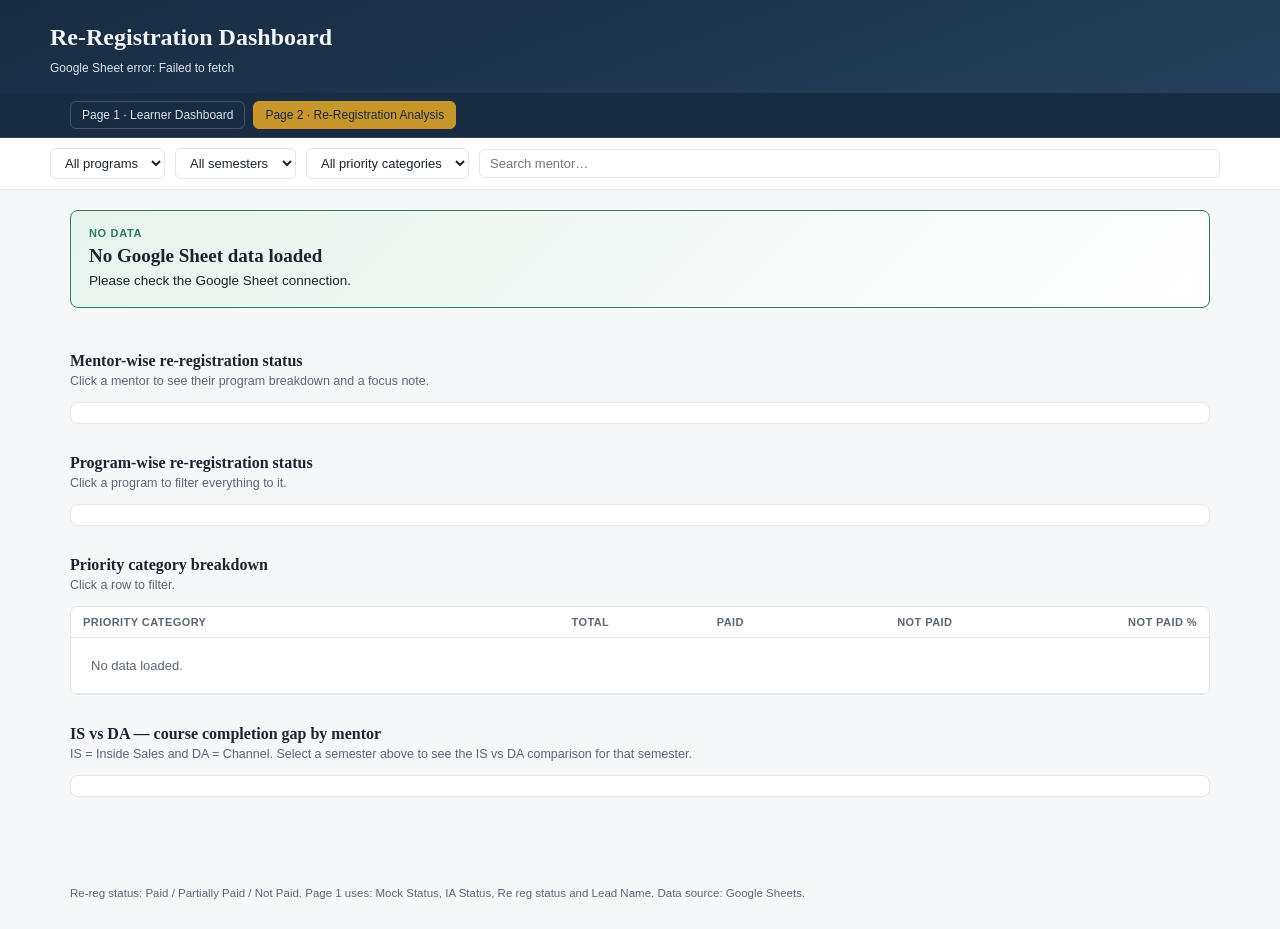
==== page2.html @ 4a264c25 "Update page2.html" ====
<!DOCTYPE html>
<html lang="en">
<head>

<meta charset="UTF-8">

<meta
  name="viewport"
  content="width=device-width, initial-scale=1, viewport-fit=cover"
>

<title>Re-Registration Dashboard</title>

<script src="https://cdn.sheetjs.com/xlsx-0.20.3/package/dist/xlsx.full.min.js"></script>

<style>

:root{
  --ink:#1b2430;
  --ink-soft:#5b6674;
  --line:#e2e6ea;
  --bg:#f6f7f9;
  --card:#ffffff;
  --navy:#26415e;
  --navy-deep:#182b40;
  --navy-light:#e7edf3;
  --gold:#c9962c;

  --pos:#2f7d5c;
  --pos-bg:#e7f3ed;

  --neg:#b1483f;
  --neg-bg:#fbebe9;

  --warn:#b17a1f;
  --warn-bg:#fbf1e0;

  --track:#eef1f4;
}

*{
  box-sizing:border-box;
}

html{
  height:100%;
}

body{
  margin:0;
  min-height:100%;
  background:var(--bg);
  color:var(--ink);
  font-family:'Source Serif Pro',Georgia,'Times New Roman',serif;
}

.num{
  font-family:'IBM Plex Mono','Courier New',monospace;
  font-variant-numeric:tabular-nums;
}

header{
  background:linear-gradient(
    160deg,
    var(--navy-deep),
    var(--navy)
  );

  color:#f2f4f7;

  padding:24px 20px 18px;

  padding-top:
    calc(
      24px +
      env(
        safe-area-inset-top,
        0px
      )
    );
}

header .wrap{
  max-width:1180px;
  margin:0 auto;
}

header h1{
  font-size:24px;
  margin:0 0 4px;
  font-weight:600;
}

header p{
  margin:0;
  color:#c7d2de;
  font-size:13.5px;
}


/* NAV */

.page-nav{
  background:var(--navy-deep);
  border-bottom:1px solid rgba(255,255,255,.12);
}

.page-nav-wrap{
  max-width:1180px;
  margin:0 auto;
  padding:8px 20px;
  display:flex;
  gap:8px;
  flex-wrap:wrap;
  font-family:Arial,sans-serif;
}

.page-link{
  display:inline-block;
  text-decoration:none;
  color:#d9e3ed;
  border:1px solid rgba(255,255,255,.18);
  padding:6px 11px;
  border-radius:6px;
  font-size:12px;
}

.page-link:hover,
.page-link.active{
  background:var(--gold);
  color:#182b40;
  border-color:var(--gold);
}


/* FILTER */

.filterbar{
  position:sticky;
  top:0;
  z-index:5;
  background:var(--card);
  border-bottom:1px solid var(--line);
  padding:10px 20px;
}

.filterbar .wrap{
  max-width:1180px;
  margin:0 auto;
  display:flex;
  gap:10px;
  flex-wrap:wrap;
  align-items:center;
  font-family:Arial,sans-serif;
}

.filterbar select,
.filterbar input{
  font-family:Arial,sans-serif;
  font-size:13px;
  padding:6px 10px;
  border:1px solid var(--line);
  border-radius:6px;
  background:var(--card);
  color:var(--ink);
}

.filterbar input{
  flex:1;
  min-width:140px;
}

.chip{
  display:inline-flex;
  align-items:center;
  gap:6px;
  font-size:12px;
  background:var(--navy-light);
  color:var(--navy);
  padding:4px 10px;
  border-radius:20px;
  cursor:pointer;
  border:none;
}

.chip .x{
  font-weight:700;
}

#clearAll{
  display:none;
  font-size:12px;
  color:var(--ink-soft);
  background:none;
  border:1px solid var(--line);
  border-radius:6px;
  padding:6px 10px;
  cursor:pointer;
  font-family:Arial,sans-serif;
}


/* MAIN */

main{
  max-width:1180px;
  margin:0 auto;
  padding:20px 20px 60px;
}


/* TOP */

.top-card{
  background:
    linear-gradient(
      135deg,
      var(--pos-bg),
      var(--card)
    );

  border:1px solid var(--pos);

  border-radius:8px;

  padding:16px 18px;

  margin-bottom:22px;
}

.top-card .tag{
  font-family:Arial,sans-serif;
  font-size:11px;
  text-transform:uppercase;
  letter-spacing:.06em;
  color:var(--pos);
  font-weight:700;
}

.top-card h3{
  margin:6px 0 4px;
  font-size:19px;
}

.top-card p{
  margin:0;
  font-size:13.5px;
  color:var(--ink);
  font-family:Arial,sans-serif;
  line-height:1.5;
}


/* KPI */

.kpis{
  display:grid;
  grid-template-columns:repeat(4,1fr);
  gap:12px;
  margin-bottom:22px;
}

.kpi{
  background:var(--card);
  border:1px solid var(--line);
  border-radius:8px;
  padding:14px 16px;
  box-shadow:0 4px 14px rgba(20,30,45,.06);
}

.kpi .label{
  font-size:11.5px;
  color:var(--ink-soft);
  text-transform:uppercase;
  letter-spacing:.06em;
  font-family:Arial,sans-serif;
}

.kpi .value{
  font-size:23px;
  margin-top:4px;
  font-weight:700;
}

.kpi .sub{
  font-size:12px;
  color:var(--ink-soft);
  margin-top:2px;
}


/* SECTIONS */

section{
  margin-bottom:30px;
}

h2{
  font-size:16px;
  font-weight:700;
  margin:0 0 4px;
}

.section-note{
  font-size:12.5px;
  color:var(--ink-soft);
  margin:0 0 14px;
  font-family:Arial,sans-serif;
}

.chart-card{
  background:var(--card);
  border:1px solid var(--line);
  border-radius:8px;
  padding:14px 18px 6px;
}


/* ROW */

.row{
  padding:8px 0;
  border-bottom:1px solid var(--line);
  cursor:pointer;
  border-radius:6px;
}

.row:hover{
  background:var(--track);
}

.row.active{
  background:var(--navy-light);
}

.row:last-child{
  border-bottom:none;
}

.row-head{
  display:grid;
  grid-template-columns:22px 180px 1fr 128px;
  align-items:center;
  gap:10px;
}

.row-head .rank{
  font-family:'IBM Plex Mono',monospace;
  font-size:12px;
  color:var(--ink-soft);
}

.row-head .name{
  font-size:13.5px;
  font-weight:600;
  overflow:hidden;
  text-overflow:ellipsis;
  white-space:nowrap;
}

.bar-track{
  position:relative;
  height:15px;
  background:var(--track);
  border-radius:3px;
  overflow:hidden;
}

.bar-fill{
  position:absolute;
  left:0;
  top:0;
  height:100%;
  background:var(--navy);
}

.meta{
  font-size:12px;
  text-align:right;
  color:var(--ink-soft);
  font-family:Arial,sans-serif;
  white-space:nowrap;
}

.meta b{
  color:var(--ink);
  font-family:'IBM Plex Mono','Courier New',monospace;
}

.pills{
  grid-column:2/-1;
  display:flex;
  flex-wrap:wrap;
  gap:6px;
  margin-top:6px;
}

.pill{
  font-family:Arial,sans-serif;
  font-size:11px;
  padding:2px 8px;
  border-radius:20px;
  background:var(--track);
  color:var(--ink-soft);
  white-space:nowrap;
}

.pill b{
  color:var(--ink);
  font-family:'IBM Plex Mono',monospace;
}

.focus-note{
  grid-column:2/-1;
  margin-top:8px;
  padding:10px 12px;
  background:var(--warn-bg);
  border:1px solid var(--warn);
  border-radius:6px;
  font-family:Arial,sans-serif;
  font-size:12.5px;
  color:var(--ink);
  line-height:1.5;
}

.focus-note .flabel{
  font-size:10.5px;
  text-transform:uppercase;
  letter-spacing:.05em;
  color:var(--warn);
  font-weight:700;
  display:block;
  margin-bottom:3px;
}


/* TABLE */

.table-wrap{
  overflow-x:auto;
  border:1px solid var(--line);
  border-radius:8px;
  background:var(--card);
}

table{
  border-collapse:collapse;
  width:100%;
  min-width:560px;
  font-size:13px;
}

th,
td{
  padding:9px 12px;
  text-align:right;
  border-bottom:1px solid var(--line);
  white-space:nowrap;
}

th:first-child,
td:first-child{
  text-align:left;
  position:sticky;
  left:0;
  background:var(--card);
}

th{
  font-family:Arial,sans-serif;
  font-size:11px;
  text-transform:uppercase;
  letter-spacing:.04em;
  color:var(--ink-soft);
  background:var(--card);
}

tbody tr{
  cursor:pointer;
}

tbody tr:hover td{
  background:var(--track);
}

tbody tr.active td{
  background:var(--navy-light);
}

.badge{
  display:inline-block;
  padding:2px 8px;
  border-radius:20px;
  font-size:12px;
  font-family:Arial,sans-serif;
}

.badge.pos{
  background:var(--pos-bg);
  color:var(--pos);
}

.badge.neg{
  background:var(--neg-bg);
  color:var(--neg);
}

.badge.warn{
  background:var(--warn-bg);
  color:var(--warn);
}

.empty{
  padding:20px;
  text-align:center;
  color:var(--ink-soft);
  font-family:Arial,sans-serif;
  font-size:13px;
}


/* IS DA */

.div-row{
  display:grid;
  grid-template-columns:180px 1fr 180px;
  align-items:center;
  gap:10px;
  padding:6px 0;
  border-bottom:1px solid var(--line);
}

.div-row:last-child{
  border-bottom:none;
}

.div-row .name{
  font-size:13px;
  overflow:hidden;
  text-overflow:ellipsis;
  white-space:nowrap;
}

.div-track{
  position:relative;
  height:15px;
  background:var(--track);
  border-radius:3px;
}

.div-mid{
  position:absolute;
  left:50%;
  top:-2px;
  width:1px;
  height:19px;
  background:var(--ink-soft);
  opacity:.4;
}

.div-fill{
  position:absolute;
  top:0;
  height:100%;
  border-radius:2px;
  background:var(--navy);
}

.div-fill.neg{
  background:var(--neg);
}

.div-row .meta{
  font-size:12px;
  text-align:right;
  font-family:Arial,sans-serif;
  color:var(--ink-soft);
  white-space:nowrap;
}

.div-row .meta b{
  color:var(--ink);
  font-family:'IBM Plex Mono','Courier New',monospace;
}

.div-row .meta b.neg{
  color:var(--neg);
}


/* FOOTER */

footer{
  max-width:1180px;
  margin:0 auto;
  padding:0 20px 30px;
  font-size:11.5px;
  color:var(--ink-soft);
  font-family:Arial,sans-serif;
}


/* MOBILE */

@media(max-width:720px){

  .kpis{
    grid-template-columns:repeat(2,1fr);
  }

  .row-head{
    grid-template-columns:18px 1fr 80px;
    gap:6px;
  }

  .pills{
    grid-column:1/-1;
  }

  .div-row{
    grid-template-columns:120px 1fr 150px;
  }

}

</style>
</head>

<body>


<header>

  <div class="wrap">

    <h1>
      Re-Registration Dashboard
    </h1>

    <div
      style="
        display:flex;
        align-items:center;
        gap:10px;
        flex-wrap:wrap;
        margin-top:10px;
        font-family:Arial,sans-serif;
      "
    >

      <span
        id="excelStatus"
        style="
          font-size:12px;
          color:#d9e3ed;
        "
      >
        Connecting to Google Sheet…
      </span>

    </div>

  </div>

</header>


<div class="page-nav">

  <div class="page-nav-wrap">

    <a
      class="page-link"
      href="index.html"
    >
      Page 1 · Learner Dashboard
    </a>

    <a
      class="page-link active"
      href="page2.html"
    >
      Page 2 · Re-Registration Analysis
    </a>

  </div>

</div>


<div class="filterbar">

  <div class="wrap">

    <select id="progSel">
      <option value="">
        All programs
      </option>
    </select>

    <select id="semSel">
      <option value="">
        All semesters
      </option>
    </select>

    <select id="priSel">
      <option value="">
        All priority categories
      </option>
    </select>

    <input
      type="text"
      id="mentorSearch"
      placeholder="Search mentor…"
    >

    <span id="chips"></span>

    <button id="clearAll">
      Clear all filters ✕
    </button>

  </div>

</div>


<main>

  <div
    class="top-card"
    id="topCard"
  ></div>


  <div
    class="kpis"
    id="kpis"
  ></div>


  <section>

    <h2 id="mentorHeading">
      Mentor-wise re-registration status
    </h2>

    <p class="section-note">
      Click a mentor to see their program breakdown and a focus note.
    </p>

    <div class="chart-card">
      <div id="mentorChart"></div>
    </div>

  </section>


  <section>

    <h2 id="programHeading">
      Program-wise re-registration status
    </h2>

    <p class="section-note">
      Click a program to filter everything to it.
    </p>

    <div class="chart-card">
      <div id="programChart"></div>
    </div>

  </section>


  <section>

    <h2 id="priorityHeading">
      Priority category breakdown
    </h2>

    <p class="section-note">
      Click a row to filter.
    </p>

    <div class="table-wrap">

      <table>

        <thead>

          <tr>
            <th>Priority category</th>
            <th>Total</th>
            <th>Paid</th>
            <th>Not paid</th>
            <th>Not paid %</th>
          </tr>

        </thead>

        <tbody id="priBody"></tbody>

      </table>

    </div>

  </section>


  <section>

    <h2>
      IS vs DA — course completion gap by mentor
    </h2>

    <p class="section-note">

      IS = Inside Sales and DA = Channel.
      Select a semester above to see the IS vs DA
      comparison for that semester.

    </p>

    <div class="chart-card">

      <div id="isdaChart"></div>

    </div>

  </section>

</main>


<footer>

  Re-reg status:
  Paid / Partially Paid / Not Paid.

  Page 1 uses:
  Mock Status, IA Status,
  Re reg status and Lead Name.

  Data source: Google Sheets.

</footer>


<script>


/* =====================================================
   CONFIG
===================================================== */

const GOOGLE_SHEET_ID =
  '1iwtwKK5JAG-qDRnjcMf5GGL5CMBMW9X3QFYtaawvCqg';

const GOOGLE_SHEET1_NAME =
  'Sheet1';

const GOOGLE_SHEET2_NAME =
  'Sheet2';

const GOOGLE_REFRESH_MS =
  60000;


/* =====================================================
   DATA
===================================================== */

let RAW = {

  mentors:[],
  programs:[],
  priorities:[],
  semesters:[],
  rows:[]

};


let ISDA = [];

let NOTES = {};

let refreshTimer = null;

let refreshBusy = false;


const state = {

  mentor:null,
  program:null,
  priority:null,
  semester:null,

  _mentorName:null,
  _programName:null,
  _priorityName:null,
  _semesterName:null

};


/* =====================================================
   HELPERS
===================================================== */

function norm(value){

  return String(
    value ?? ''
  ).trim();

}


function key(value){

  return norm(value)
    .toLowerCase()
    .replace(/\s+/g,' ');

}


function fmt(value){

  return Number(
    value || 0
  ).toFixed(1) + '%';

}


function short(value){

  return String(
    value || ''
  ).split(' - ')[0];

}


function pct(value){

  const n =
    Number(value);

  if(!Number.isFinite(n)){
    return 0;
  }

  return Math.abs(n) <= 1.0000001
    ? n * 100
    : n;

}


/* =====================================================
   SEMESTER NORMALIZATION
===================================================== */

function semesterKey(value){

  const s =
    key(value);


  const match =
    s.match(
      /\d+/
    );


  if(match){

    return match[0];

  }


  return s
    .replace(
      /semester/g,
      ''
    )
    .replace(
      /sem/g,
      ''
    )
    .replace(
      /term/g,
      ''
    )
    .replace(
      /[-_]/g,
      ' '
    )
    .trim();

}


function sameSemester(a,b){

  if(!a || !b){
    return false;
  }

  return (
    semesterKey(a) ===
    semesterKey(b)
  );

}


function setStatus(
  message,
  ok=false
){

  const el =
    document.getElementById(
      'excelStatus'
    );


  if(!el){
    return;
  }


  el.textContent =
    message;


  el.style.color =
    ok
      ? '#bfe7d3'
      : '#d9e3ed';

}


/* =====================================================
   COLUMN FINDER
===================================================== */

function findColumn(
  headers,
  names
){

  for(
    const wanted of names
  ){

    const found =
      headers.find(
        h =>
          key(h) ===
          key(wanted)
      );


    if(found){
      return found;
    }

  }


  return null;

}


/* =====================================================
   SHEET 1
===================================================== */

function normalizeWorkbookRows(
  rows
){

  if(
    !rows ||
    !rows.length
  ){

    throw new Error(
      'Sheet1 is empty.'
    );

  }


  const headers =
    Object.keys(
      rows[0]
    ).map(norm);


  const mentorCol =
    findColumn(
      headers,
      [
        'Mentors',
        'Mentor',
        'Primary Mentor',
        'Primary Mentor Name'
      ]
    );


  const programCol =
    findColumn(
      headers,
      [
        'Program',
        'Program Name'
      ]
    );


  const reregCol =
    findColumn(
      headers,
      [
        'Re reg status',
        'Re-Reg',
        'Re Reg',
        'Re-reg'
      ]
    );


  const priorityCol =
    findColumn(
      headers,
      [
        'Priority Category updated',
        'Priority Category',
        'Priority'
      ]
    );


  const semesterCol =
    findColumn(
      headers,
      [
        'Semester',
        'Current Semester',
        'Current Sem',
        'Sem'
      ]
    );


  const leadNameCol =
    findColumn(
      headers,
      [
        'Lead Name'
      ]
    );


  if(!programCol)
    throw new Error(
      'Sheet1 is missing Program.'
    );


  if(!mentorCol)
    throw new Error(
      'Sheet1 is missing Mentors.'
    );


  if(!reregCol)
    throw new Error(
      'Sheet1 is missing Re reg status.'
    );


  if(!priorityCol)
    throw new Error(
      'Sheet1 is missing Priority Category updated.'
    );


  if(!semesterCol)
    throw new Error(
      'Sheet1 is missing Semester.'
    );


  return rows.map(
    r => ({

      Program:
        norm(
          r[programCol]
        ),

      Mentors:
        norm(
          r[mentorCol]
        ),

      ReReg:
        norm(
          r[reregCol]
        ),

      Priority:
        norm(
          r[priorityCol]
        ),

      Semester:
        norm(
          r[semesterCol]
        ),

      LeadName:
        leadNameCol
          ? norm(
              r[leadNameCol]
            )
          : ''

    })
  ).filter(
    r =>
      r.Program ||
      r.Mentors ||
      r.ReReg ||
      r.Priority ||
      r.Semester
  );

}


/* =====================================================
   PAYMENT
===================================================== */

function classifyPayment(
  status
){

  const s =
    key(status);


  if(
    s === 'paid' ||
    (
      s.includes('paid') &&
      !s.includes('not') &&
      !s.includes('partial')
    )
  ){

    return 'paid';

  }


  if(
    s.includes('partial')
  ){

    return 'partial';

  }


  return 'not_paid';

}


/* =====================================================
   RAW BUILD
===================================================== */

function buildRawFromSheet1(
  rows
){

  const normalized =
    normalizeWorkbookRows(
      rows
    );


  const programs =
    Array.from(
      new Set(
        normalized
          .map(
            r => r.Program
          )
          .filter(Boolean)
      )
    ).sort();


  const mentors =
    Array.from(
      new Set(
        normalized
          .map(
            r => r.Mentors
          )
          .filter(Boolean)
      )
    ).sort();


  const priorities =
    Array.from(
      new Set(
        normalized
          .map(
            r => r.Priority
          )
          .filter(Boolean)
      )
    ).sort();


  const semesters =
    Array.from(
      new Set(
        normalized
          .map(
            r => r.Semester
          )
          .filter(Boolean)
      )
    ).sort(
      (a,b) => {

        const an =
          parseInt(
            String(a)
              .match(/\d+/)?.[0] ||
              '9999',
            10
          );


        const bn =
          parseInt(
            String(b)
              .match(/\d+/)?.[0] ||
              '9999',
            10
          );


        return (
          an - bn ||
          String(a)
            .localeCompare(
              String(b)
            )
        );

      }
    );


  const mentorIndex =
    new Map(
      mentors.map(
        (v,i) => [v,i]
      )
    );


  const programIndex =
    new Map(
      programs.map(
        (v,i) => [v,i]
      )
    );


  const priorityIndex =
    new Map(
      priorities.map(
        (v,i) => [v,i]
      )
    );


  const semesterIndex =
    new Map(
      semesters.map(
        (v,i) => [v,i]
      )
    );


  const grouped =
    new Map();


  normalized.forEach(
    r => {

      if(
        !r.Mentors ||
        !r.Program ||
        !r.Priority
      ){
        return;
      }


      const mi =
        mentorIndex.get(
          r.Mentors
        );


      const pi =
        programIndex.get(
          r.Program
        );


      const pri =
        priorityIndex.get(
          r.Priority
        );


      const si =
        semesterIndex.get(
          r.Semester
        );


      const gk =
        mi +
        '|' +
        pi +
        '|' +
        pri +
        '|' +
        si;


      if(
        !grouped.has(gk)
      ){

        grouped.set(
          gk,
          {

            mi,
            pi,
            pri,
            si,

            total:0,
            paid:0,
            not_paid:0,
            partial:0

          }
        );

      }


      const g =
        grouped.get(gk);


      g.total++;


      const status =
        classifyPayment(
          r.ReReg
        );


      if(status === 'paid')
        g.paid++;

      else if(status === 'partial')
        g.partial++;

      else
        g.not_paid++;

    }
  );


  const rowsOut =
    Array.from(
      grouped.values()
    )
    .map(
      g => [
        g.mi,
        g.pi,
        g.pri,
        g.total,
        g.paid,
        g.not_paid,
        g.partial,
        g.si
      ]
    );


  return {

    mentors,
    programs,
    priorities,
    semesters,
    rows:rowsOut,
    normalized

  };

}


/* =====================================================
   BUILD ISDA

   PRIMARY SOURCE = SHEET2

   Supports:

   Mentor | Semester | IS % | DA %

   and wide pivot:

   Mentor | Sem 1 IS % | Sem 1 DA %
          | Sem 2 IS % | Sem 2 DA %
===================================================== */

function buildISDA(
  sheet2Rows,
  sheet1Normalized
){

  const result = [];


  /* ---------------------------------------------
     SHEET 2
  --------------------------------------------- */

  if(
    sheet2Rows &&
    sheet2Rows.length
  ){

    const headers =
      Object.keys(
        sheet2Rows[0]
      ).map(norm);


    const mentorCol =
      findColumn(
        headers,
        [
          'Mentors',
          'Mentor',
          'Primary Mentor',
          'Primary Mentor Name'
        ]
      );


    const isCol =
      findColumn(
        headers,
        [
          'IS %',
          'IS%',
          'IS',
          'IS Completion %',
          'IS Completion'
        ]
      );


    const daCol =
      findColumn(
        headers,
        [
          'DA %',
          'DA%',
          'DA',
          'DA Completion %',
          'DA Completion'
        ]
      );


    const semesterCol =
      findColumn(
        headers,
        [
          'Semester',
          'Sem',
          'Current Semester',
          'Term'
        ]
      );


    /*
      LONG FORMAT
    */

    if(
      mentorCol &&
      isCol &&
      daCol &&
      semesterCol
    ){

      sheet2Rows.forEach(
        r => {

          const name =
            norm(
              r[mentorCol]
            );


          const semester =
            norm(
              r[semesterCol]
            );


          if(
            !name ||
            !semester
          ){
            return;
          }


          const isPct =
            pct(
              r[isCol]
            );


          const daPct =
            pct(
              r[daCol]
            );


          result.push({

            name,

            semester,

            is_pct:isPct,

            da_pct:daPct,

            diff:
              isPct -
              daPct

          });

        }
      );


      if(result.length){

        return result;

      }

    }


    /*
      WIDE PIVOT FORMAT
    */

    if(mentorCol){

      const semesterColumns =
        [];


      headers.forEach(
        header => {

          const h =
            key(
              header
            );


          const match =
            h.match(
              /(?:sem(?:ester)?|term)\s*[-_ ]*(\d+)/i
            );


          if(!match){
            return;
          }


          const semesterNumber =
            match[1];


          const isColumn =
            h.includes('is %') ||
            h.includes('is%') ||
            h.includes('is completion');


          const daColumn =
            h.includes('da %') ||
            h.includes('da%') ||
            h.includes('da completion');


          if(
            isColumn ||
            daColumn
          ){

            semesterColumns.push({

              header,

              semester:
                semesterNumber,

              type:
                isColumn
                  ? 'IS'
                  : 'DA'

            });

          }

        }
      );


      const grouped =
        new Map();


      sheet2Rows.forEach(
        r => {

          const name =
            norm(
              r[mentorCol]
            );


          if(!name){
            return;
          }


          semesterColumns.forEach(
            c => {

              const gk =
                name +
                '|' +
                c.semester;


              if(
                !grouped.has(
                  gk
                )
              ){

                grouped.set(
                  gk,
                  {

                    name,

                    semester:
                      c.semester,

                    is_pct:0,

                    da_pct:0,

                    hasIS:false,

                    hasDA:false

                  }
                );

              }


              const g =
                grouped.get(
                  gk
                );


              const value =
                pct(
                  r[c.header]
                );


              if(
                c.type ===
                'IS'
              ){

                g.is_pct =
                  value;

                g.hasIS =
                  true;

              }
              else{

                g.da_pct =
                  value;

                g.hasDA =
                  true;

              }

            }
          );

        }
      );


      grouped.forEach(
        g => {

          if(
            g.hasIS ||
            g.hasDA
          ){

            result.push({

              name:g.name,

              semester:g.semester,

              is_pct:g.is_pct,

              da_pct:g.da_pct,

              diff:
                g.is_pct -
                g.da_pct

            });

          }

        }
      );


      if(result.length){

        return result;

      }

    }

  }


  /*
    FALLBACK FROM SHEET1
  */

  const grouped =
    new Map();


  sheet1Normalized.forEach(
    r => {

      const lead =
        key(
          r.LeadName
        );


      if(
        lead !== 'is' &&
        lead !== 'da'
      ){
        return;
      }


      const gk =
        r.Mentors +
        '|' +
        r.Semester;


      if(
        !grouped.has(
          gk
        )
      ){

        grouped.set(
          gk,
          {

            name:r.Mentors,

            semester:r.Semester,

            isPaid:0,
            isTotal:0,

            daPaid:0,
            daTotal:0

          }
        );

      }


      const g =
        grouped.get(
          gk
        );


      const paid =
        classifyPayment(
          r.ReReg
        ) ===
        'paid';


      if(
        lead === 'is'
      ){

        g.isTotal++;

        if(paid)
          g.isPaid++;

      }
      else{

        g.daTotal++;

        if(paid)
          g.daPaid++;

      }

    }
  );


  grouped.forEach(
    g => {

      const isPct =
        g.isTotal
          ? g.isPaid /
            g.isTotal *
            100
          : 0;


      const daPct =
        g.daTotal
          ? g.daPaid /
            g.daTotal *
            100
          : 0;


      result.push({

        name:g.name,

        semester:g.semester,

        is_pct:isPct,

        da_pct:daPct,

        diff:
          isPct -
          daPct

      });

    }
  );


  return result;

}


/* =====================================================
   ISDA RENDER

   THIS RUNS EVERY TIME THE SEMESTER
   FILTER CHANGES.
===================================================== */

function renderISDA(){

  let data =
    ISDA.slice();


  const selectedSemester =
    state.semester !== null

      ? RAW.semesters[
          state.semester
        ]

      : null;


  if(selectedSemester){

    /*
      Only use semester-specific
      records if they exist.
    */

    if(
      data.some(
        d =>
          d.semester
      )
    ){

      data =
        data.filter(
          d =>
            sameSemester(
              d.semester,
              selectedSemester
            )
        );

    }

  }


  /*
    Group duplicate mentor records.

    This protects the chart if Sheet2
    has duplicate mentor/semester rows.
  */

  const mentorMap =
    new Map();


  data.forEach(
    d => {

      const mentor =
        d.name;


      if(
        !mentorMap.has(
          mentor
        )
      ){

        mentorMap.set(
          mentor,
          {

            name:mentor,

            is_pct:d.is_pct,

            da_pct:d.da_pct,

            diff:d.diff

          }
        );

      }
      else{

        const existing =
          mentorMap.get(
            mentor
          );


        /*
          If duplicate rows are present,
          use the latest record.
        */

        existing.is_pct =
          d.is_pct;

        existing.da_pct =
          d.da_pct;

        existing.diff =
          d.diff;

      }

    }
  );


  data =
    Array.from(
      mentorMap.values()
    );


  const maxAbs =
    Math.max(
      1,
      ...data.map(
        d =>
          Math.abs(
            Number(
              d.diff
            ) || 0
          )
      )
    );


  document.getElementById(
    'isdaChart'
  ).innerHTML =

    data.length

      ? data.map(
          d => {

            const cls =
              d.diff < 0
                ? 'neg'
                : '';


            const width =
              (
                Math.abs(
                  d.diff
                ) /
                maxAbs *
                50
              ).toFixed(1);


            const left =
              d.diff >= 0

                ? '50%'

                : (
                    50 -
                    parseFloat(
                      width
                    )
                  ) +
                  '%';


            const sign =
              d.diff > 0
                ? '+'
                : '';


            return `

              <div class="div-row">

                <div
                  class="name"
                  title="${d.name}"
                >
                  ${d.name}
                </div>

                <div class="div-track">

                  <div class="div-mid"></div>

                  <div
                    class="div-fill ${cls}"
                    style="
                      left:${left};
                      width:${width}%;
                    "
                  ></div>

                </div>

                <div class="meta">

                  IS
                  ${Number(
                    d.is_pct
                  ).toFixed(1)}%

                  ·

                  DA
                  ${Number(
                    d.da_pct
                  ).toFixed(1)}%

                  ·

                  <b class="${cls}">

                    ${sign}
                    ${Number(
                      d.diff
                    ).toFixed(1)}

                    pts

                  </b>

                </div>

              </div>

            `;

          }
        ).join('')

      : `

        <div class="empty">

          No IS/DA data available
          ${
            selectedSemester
              ? 'for ' +
                selectedSemester
              : ''
          }.

        </div>

      `;

}


/* =====================================================
   NOTES
===================================================== */

function buildNotes(){

  NOTES = {};


  RAW.mentors.forEach(
    (
      mentorName,
      mentorIdx
    ) => {

      const mentorRows =
        RAW.rows.filter(
          r =>
            r[0] ===
            mentorIdx
        );


      const programAgg =
        new Map();


      mentorRows.forEach(
        r => {

          if(
            !programAgg.has(
              r[1]
            )
          ){

            programAgg.set(
              r[1],
              {
                total:0,
                paid:0,
                not_paid:0,
                partial:0
              }
            );

          }


          const o =
            programAgg.get(
              r[1]
            );


          o.total += r[3];

          o.paid += r[4];

          o.not_paid += r[5];

          o.partial += r[6];

        }
      );


      let weakest =
        null;


      programAgg.forEach(
        (
          o,
          pi
        ) => {

          const paidPct =
            o.total
              ? o.paid /
                o.total *
                100
              : 0;


          if(
            !weakest ||
            paidPct <
            weakest.paidPct
          ){

            weakest = {

              pi,

              paidPct,

              ...o

            };

          }

        }
      );


      if(!weakest){
        return;
      }


      const priorityAgg =
        new Map();


      RAW.rows
        .filter(
          r =>
            r[0] ===
            mentorIdx &&
            r[1] ===
            weakest.pi
        )
        .forEach(
          r => {

            if(
              !priorityAgg.has(
                r[2]
              )
            ){

              priorityAgg.set(
                r[2],
                0
              );

            }


            priorityAgg.set(
              r[2],
              priorityAgg.get(
                r[2]
              ) + r[5]
            );

          }
        );


      let focusPriority =
        null;


      priorityAgg.forEach(
        (
          unpaid,
          pri
        ) => {

          if(
            !focusPriority ||
            unpaid >
            focusPriority.unpaid
          ){

            focusPriority = {
              pri,
              unpaid
            };

          }

        }
      );


      let note =
        `${RAW.programs[weakest.pi]} is the weakest program (${fmt(weakest.paidPct)} paid, ${weakest.not_paid.toLocaleString()} unpaid)`;


      if(focusPriority){

        note +=
          `, mostly in ${short(RAW.priorities[focusPriority.pri])} (${focusPriority.unpaid.toLocaleString()} students).`;

      }
      else{

        note += '.';

      }


      NOTES[mentorName] =
        note;

    }
  );

}


/* =====================================================
   FILTER POPULATION
===================================================== */

function populateFilters(){

  const progSel =
    document.getElementById(
      'progSel'
    );


  const priSel =
    document.getElementById(
      'priSel'
    );


  const semSel =
    document.getElementById(
      'semSel'
    );


  const oldProgram =
    state.program !== null
      ? RAW.programs[
          state.program
        ]
      : '';


  const oldPriority =
    state.priority !== null
      ? RAW.priorities[
          state.priority
        ]
      : '';


  const oldSemester =
    state.semester !== null
      ? RAW.semesters[
          state.semester
        ]
      : '';


  progSel.innerHTML =
    '<option value="">All programs</option>';


  RAW.programs.forEach(
    (
      p,
      i
    ) => {

      progSel.insertAdjacentHTML(
        'beforeend',
        `<option value="${i}">
          ${p}
        </option>`
      );

    }
  );


  semSel.innerHTML =
    '<option value="">All semesters</option>';


  RAW.semesters.forEach(
    (
      p,
      i
    ) => {

      semSel.insertAdjacentHTML(
        'beforeend',
        `<option value="${i}">
          ${p}
        </option>`
      );

    }
  );


  priSel.innerHTML =
    '<option value="">All priority categories</option>';


  RAW.priorities.forEach(
    (
      p,
      i
    ) => {

      priSel.insertAdjacentHTML(
        'beforeend',
        `<option value="${i}">
          ${p}
        </option>`
      );

    }
  );


  const pi =
    RAW.programs.indexOf(
      oldProgram
    );


  const pri =
    RAW.priorities.indexOf(
      oldPriority
    );


  const si =
    RAW.semesters.indexOf(
      oldSemester
    );


  state.program =
    pi >= 0
      ? pi
      : null;


  state.priority =
    pri >= 0
      ? pri
      : null;


  state.semester =
    si >= 0
      ? si
      : null;


  progSel.value =
    state.program === null
      ? ''
      : state.program;


  priSel.value =
    state.priority === null
      ? ''
      : state.priority;


  semSel.value =
    state.semester === null
      ? ''
      : state.semester;

}


/* =====================================================
   FILTERED ROWS
===================================================== */

function filteredRows(
  ignore
){

  return RAW.rows.filter(
    r =>

      (
        ignore === 'mentor' ||
        state.mentor === null ||
        r[0] ===
        state.mentor
      )

      &&

      (
        ignore === 'program' ||
        state.program === null ||
        r[1] ===
        state.program
      )

      &&

      (
        ignore === 'priority' ||
        state.priority === null ||
        r[2] ===
        state.priority
      )

      &&

      (
        ignore === 'semester' ||
        state.semester === null ||
        r[7] ===
        state.semester
      )

  );

}


/* =====================================================
   AGG
===================================================== */

function aggBy(
  rows,
  dim
){

  const m =
    new Map();


  rows.forEach(
    r => {

      const k =
        r[dim];


      if(
        !m.has(k)
      ){

        m.set(
          k,
          {
            total:0,
            paid:0,
            not_paid:0,
            partial:0
          }
        );

      }


      const o =
        m.get(k);


      o.total += r[3];

      o.paid += r[4];

      o.not_paid += r[5];

      o.partial += r[6];

    }
  );


  return m;

}


/* =====================================================
   CHIPS
===================================================== */

function renderChips(){

  const chips = [];


  if(
    state.mentor !== null
  ){

    chips.push({
      label:
        RAW.mentors[
          state.mentor
        ],
      key:'mentor'
    });

  }


  if(
    state.program !== null
  ){

    chips.push({
      label:
        RAW.programs[
          state.program
        ],
      key:'program'
    });

  }


  if(
    state.priority !== null
  ){

    chips.push({
      label:
        short(
          RAW.priorities[
            state.priority
          ]
        ),
      key:'priority'
    });

  }


  if(
    state.semester !== null
  ){

    chips.push({
      label:
        RAW.semesters[
          state.semester
        ],
      key:'semester'
    });

  }


  document.getElementById(
    'chips'
  ).innerHTML =

    chips.map(
      c => `

        <button
          class="chip"
          data-k="${c.key}"
        >

          ${c.label}

          <span class="x">
            ✕
          </span>

        </button>

      `
    ).join('');


  document
    .querySelectorAll(
      '.chip'
    )
    .forEach(
      b =>
        b.addEventListener(
          'click',
          () => {

            const k =
              b.dataset.k;


            state[k] =
              null;


            if(
              k === 'program'
            ){

              document.getElementById(
                'progSel'
              ).value = '';

            }


            if(
              k === 'priority'
            ){

              document.getElementById(
                'priSel'
              ).value = '';

            }


            if(
              k === 'semester'
            ){

              document.getElementById(
                'semSel'
              ).value = '';

            }


            render();

          }
        )
    );


  document.getElementById(
    'clearAll'
  ).style.display =
    chips.length
      ? 'inline-block'
      : 'none';

}


/* =====================================================
   MAIN RENDER
===================================================== */

function render(){

  renderChips();


  if(!RAW.rows.length){

    document.getElementById(
      'topCard'
    ).innerHTML =

      `
        <div class="tag">
          No data
        </div>

        <h3>
          No Google Sheet data loaded
        </h3>

        <p>
          Please check the Google Sheet connection.
        </p>
      `;


    document.getElementById(
      'kpis'
    ).innerHTML = '';


    document.getElementById(
      'mentorChart'
    ).innerHTML = '';


    document.getElementById(
      'programChart'
    ).innerHTML = '';


    document.getElementById(
      'priBody'
    ).innerHTML =

      `
        <tr>
          <td
            colspan="5"
            class="empty"
          >
            No data loaded.
          </td>
        </tr>
      `;


    document.getElementById(
      'isdaChart'
    ).innerHTML = '';


    return;

  }


  const rows =
    filteredRows(
      null
    );


  const totals = {

    total:0,
    paid:0,
    not_paid:0

  };


  rows.forEach(
    r => {

      totals.total +=
        r[3];

      totals.paid +=
        r[4];

      totals.not_paid +=
        r[5];

    }
  );


  const overallPct =
    totals.total
      ? totals.paid /
        totals.total *
        100
      : 0;


  /* MENTORS */

  const mentorRows =
    filteredRows(
      'mentor'
    );


  const mAgg =
    aggBy(
      mentorRows,
      0
    );


  let mentorList =
    [
      ...mAgg.entries()
    ]
    .map(
      (
        [idx,o]
      ) => ({

        idx,

        name:
          RAW.mentors[
            idx
          ],

        total:o.total,

        paid:o.paid,

        not_paid:
          o.not_paid,

        paid_pct:
          o.total
            ? o.paid /
              o.total *
              100
            : 0

      })
    )
    .sort(
      (a,b) =>
        b.paid_pct -
        a.paid_pct
    );


  const searchQ =
    document.getElementById(
      'mentorSearch'
    ).value
      .toLowerCase()
      .trim();


  if(searchQ){

    mentorList =
      mentorList.filter(
        m =>
          m.name
            .toLowerCase()
            .includes(
              searchQ
            )
      );

  }


  const allMentorAgg =
    [
      ...aggBy(
        filteredRows(
          'mentor'
        ),
        0
      ).entries()
    ]
    .map(
      (
        [idx,o]
      ) => ({

        idx,

        name:
          RAW.mentors[
            idx
          ],

        total:o.total,

        paid:o.paid,

        not_paid:
          o.not_paid,

        paid_pct:
          o.total
            ? o.paid /
              o.total *
              100
            : 0

      })
    )
    .sort(
      (a,b) =>
        b.paid_pct -
        a.paid_pct
    );


  /* KPI */

  const kpis = [

    {
      label:
        'Students (filtered)',

      value:
        totals.total
          .toLocaleString(),

      sub:
        rows.length ===
        RAW.rows.length
          ? 'all students'
          : 'filtered view'
    },

    {
      label:
        'Paid',

      value:
        fmt(
          overallPct
        ),

      sub:
        `${totals.paid.toLocaleString()}
         of
         ${totals.total.toLocaleString()}`
    },

    {
      label:
        'Not paid',

      value:
        totals.not_paid
          .toLocaleString(),

      sub:
        're-registration pending'
    },

    {
      label:
        state.mentor !== null
          ? 'Selected mentor'
          : 'Mentor',

      value:
        state.mentor !== null
          ? RAW.mentors[
              state.mentor
            ]
          : (
              allMentorAgg[0]
                ? allMentorAgg[0].name
                : '—'
            ),

      sub:
        state.mentor !== null
          ? fmt(
              mentorList.find(
                m =>
                  m.idx ===
                  state.mentor
              )?.paid_pct || 0
            ) +
            ' paid'
          : ''

    }

  ];


  document.getElementById(
    'kpis'
  ).innerHTML =

    kpis.map(
      k => `

        <div class="kpi">

          <div class="label">
            ${k.label}
          </div>

          <div class="value">
            ${k.value}
          </div>

          <div class="sub">
            ${k.sub}
          </div>

        </div>

      `
    ).join('');


  /* TOP CARD */

  const best =
    allMentorAgg[0];


  if(best){

    document.getElementById(
      'topCard'
    ).innerHTML = `

      <div class="tag">
        Re-registration status
      </div>

      <h3>
        ${best.name}
        —
        ${fmt(best.paid_pct)}
        paid
      </h3>

      <p>

        ${best.paid.toLocaleString()}
        of
        ${best.total.toLocaleString()}
        students paid.

      </p>

    `;

  }


  /* MENTOR */

  document.getElementById(
    'mentorHeading'
  ).textContent =

    state.mentor !== null

      ? `${RAW.mentors[state.mentor]} — program breakdown`

      : 'Mentor-wise re-registration status';


  document.getElementById(
    'mentorChart'
  ).innerHTML =

    mentorList.length

      ? mentorList.map(
          (
            m,
            i
          ) => {

            const active =
              state.mentor ===
              m.idx;


            return `

              <div
                class="row ${
                  active
                    ? 'active'
                    : ''
                }"
                data-mentor="${m.idx}"
              >

                <div class="row-head">

                  <div class="rank">
                    ${i+1}
                  </div>

                  <div
                    class="name"
                    title="${m.name}"
                  >
                    ${m.name}
                  </div>

                  <div class="bar-track">

                    <div
                      class="bar-fill"
                      style="
                        width:${m.paid_pct}%;
                      "
                    ></div>

                  </div>

                  <div class="meta">

                    <b>
                      ${fmt(
                        m.paid_pct
                      )}
                    </b>

                    ·

                    ${m.not_paid}
                    unpaid

                  </div>

                </div>

              </div>

            `;

          }
        ).join('')

      : `
        <div class="empty">
          No mentors match this filter.
        </div>
      `;


  document
    .querySelectorAll(
      '#mentorChart .row'
    )
    .forEach(
      el =>
        el.addEventListener(
          'click',
          () => {

            const idx =
              +el.dataset.mentor;


            state.mentor =
              state.mentor ===
              idx
                ? null
                : idx;


            render();

          }
        )
    );


  /* PROGRAM */

  document.getElementById(
    'programHeading'
  ).textContent =

    state.program !== null

      ? `${RAW.programs[state.program]} — re-registration status`

      : 'Program-wise re-registration status';


  const progAgg =
    [
      ...aggBy(
        filteredRows(
          'program'
        ),
        1
      ).entries()
    ]
    .map(
      (
        [idx,o]
      ) => ({

        idx,

        name:
          RAW.programs[
            idx
          ],

        total:o.total,

        paid:o.paid,

        not_paid:
          o.not_paid,

        paid_pct:
          o.total
            ? o.paid /
              o.total *
              100
            : 0

      })
    )
    .sort(
      (a,b) =>
        a.paid_pct -
        b.paid_pct
    );


  document.getElementById(
    'programChart'
  ).innerHTML =

    progAgg.map(
      p => `

        <div
          class="row ${
            state.program ===
            p.idx
              ? 'active'
              : ''
          }"
          data-program="${p.idx}"
        >

          <div class="row-head">

            <div class="rank"></div>

            <div class="name">
              ${p.name}
            </div>

            <div class="bar-track">

              <div
                class="bar-fill"
                style="
                  width:${p.paid_pct}%;
                "
              ></div>

            </div>

            <div class="meta">

              <b>
                ${fmt(
                  p.paid_pct
                )}
              </b>

              ·

              ${p.not_paid}
              unpaid

            </div>

          </div>

        </div>

      `
    ).join('');


  document
    .querySelectorAll(
      '#programChart .row'
    )
    .forEach(
      el =>
        el.addEventListener(
          'click',
          () => {

            const idx =
              +el.dataset.program;


            state.program =
              state.program ===
              idx
                ? null
                : idx;


            document.getElementById(
              'progSel'
            ).value =
              state.program ===
              null
                ? ''
                : idx;


            state._programName =
              state.program ===
              null
                ? null
                : RAW.programs[
                    state.program
                  ];


            render();

          }
        )
    );


  /* PRIORITY */

  const priAgg =
    [
      ...aggBy(
        filteredRows(
          'priority'
        ),
        2
      ).entries()
    ]
    .map(
      (
        [idx,o]
      ) => ({

        idx,

        name:
          RAW.priorities[
            idx
          ],

        total:o.total,

        paid:o.paid,

        not_paid:
          o.not_paid,

        not_paid_pct:
          o.total
            ? o.not_paid /
              o.total *
              100
            : 0

      })
    )
    .sort(
      (a,b) =>
        b.not_paid -
        a.not_paid
    );


  document.getElementById(
    'priBody'
  ).innerHTML =

    priAgg.length

      ? priAgg.map(
          p => {

            const cls =
              p.not_paid_pct >= 60
                ? 'neg'
                : p.not_paid_pct >= 25
                  ? 'warn'
                  : 'pos';


            return `

              <tr
                class="${
                  state.priority ===
                  p.idx
                    ? 'active'
                    : ''
                }"
                data-priority="${p.idx}"
              >

                <td>
                  ${p.name}
                </td>

                <td class="num">
                  ${p.total.toLocaleString()}
                </td>

                <td class="num">
                  ${p.paid.toLocaleString()}
                </td>

                <td class="num">
                  ${p.not_paid.toLocaleString()}
                </td>

                <td class="num">

                  <span
                    class="badge ${cls}"
                  >
                    ${fmt(
                      p.not_paid_pct
                    )}
                  </span>

                </td>

              </tr>

            `;

          }
        ).join('')

      : `

        <tr>

          <td
            colspan="5"
            class="empty"
          >
            No data for this filter.
          </td>

        </tr>

      `;


  document
    .querySelectorAll(
      '#priBody tr[data-priority]'
    )
    .forEach(
      el =>
        el.addEventListener(
          'click',
          () => {

            const idx =
              +el.dataset.priority;


            state.priority =
              state.priority ===
              idx
                ? null
                : idx;


            document.getElementById(
              'priSel'
            ).value =
              state.priority ===
              null
                ? ''
                : idx;


            render();

          }
        )
    );


  /*
    IMPORTANT:
    Always render IS/DA last.
    This makes the semester selection
    immediately reflect in the chart.
  */

  renderISDA();

}


/* =====================================================
   GOOGLE SHEET
===================================================== */

function googleSheetCsvUrl(
  sheetName
){

  return (

    'https://docs.google.com/spreadsheets/d/' +

    encodeURIComponent(
      GOOGLE_SHEET_ID
    ) +

    '/gviz/tq?tqx=out:csv&sheet=' +

    encodeURIComponent(
      sheetName
    )

  );

}


async function fetchGoogleSheetRows(
  sheetName
){

  const response =
    await fetch(
      googleSheetCsvUrl(
        sheetName
      ),
      {
        cache:'no-store'
      }
    );


  if(!response.ok){

    throw new Error(
      'Could not read ' +
      sheetName +
      '. HTTP ' +
      response.status
    );

  }


  const csv =
    await response.text();


  if(!csv.trim()){

    throw new Error(
      sheetName +
      ' is empty.'
    );

  }


  const workbook =
    XLSX.read(
      csv,
      {
        type:'string',
        raw:true
      }
    );


  const sheet =
    workbook.Sheets[
      workbook.SheetNames[0]
    ];


  return XLSX.utils.sheet_to_json(
    sheet,
    {
      defval:'',
      raw:true
    }
  );

}


/* =====================================================
   LOAD
===================================================== */

async function loadFromGoogleSheet(){

  if(refreshBusy){
    return;
  }


  refreshBusy =
    true;


  try{

    setStatus(
      'Loading Google Sheet…'
    );


    const [
      rows1,
      rows2
    ] =
      await Promise.all([

        fetchGoogleSheetRows(
          GOOGLE_SHEET1_NAME
        ),

        fetchGoogleSheetRows(
          GOOGLE_SHEET2_NAME
        )

      ]);


    const built =
      buildRawFromSheet1(
        rows1
      );


    RAW.mentors =
      built.mentors;

    RAW.programs =
      built.programs;

    RAW.priorities =
      built.priorities;

    RAW.semesters =
      built.semesters;

    RAW.rows =
      built.rows;


    const mentorName =
      state._mentorName;

    const programName =
      state._programName;

    const priorityName =
      state._priorityName;

    const semesterName =
      state._semesterName;


    state.mentor =
      mentorName
        ? RAW.mentors.indexOf(
            mentorName
          )
        : null;


    state.program =
      programName
        ? RAW.programs.indexOf(
            programName
          )
        : null;


    state.priority =
      priorityName
        ? RAW.priorities.indexOf(
            priorityName
          )
        : null;


    state.semester =
      semesterName
        ? RAW.semesters.indexOf(
            semesterName
          )
        : null;


    if(state.mentor < 0)
      state.mentor = null;


    if(state.program < 0)
      state.program = null;


    if(state.priority < 0)
      state.priority = null;


    if(state.semester < 0)
      state.semester = null;


    state._mentorName =
      state.mentor === null
        ? null
        : RAW.mentors[
            state.mentor
          ];


    state._programName =
      state.program === null
        ? null
        : RAW.programs[
            state.program
          ];


    state._priorityName =
      state.priority === null
        ? null
        : RAW.priorities[
            state.priority
          ];


    state._semesterName =
      state.semester === null
        ? null
        : RAW.semesters[
            state.semester
          ];


    /*
      REBUILD ISDA EVERY REFRESH
    */

    ISDA =
      buildISDA(
        rows2,
        built.normalized
      );


    buildNotes();

    populateFilters();

    render();


    setStatus(

      'Google Sheet connected · ' +

      built.normalized
        .length
        .toLocaleString() +

      ' students · ' +

      ISDA.length
        .toLocaleString() +

      ' IS/DA records · last refreshed ' +

      new Date()
        .toLocaleTimeString(),

      true

    );

  }
  catch(error){

    console.error(
      error
    );


    setStatus(
      'Google Sheet error: ' +
      error.message
    );

  }
  finally{

    refreshBusy =
      false;

  }

}


/* =====================================================
   FILTER EVENTS
===================================================== */

document.getElementById(
  'progSel'
).addEventListener(
  'change',
  () => {

    const value =
      document.getElementById(
        'progSel'
      ).value;


    state.program =
      value === ''
        ? null
        : +value;


    state._programName =
      state.program === null
        ? null
        : RAW.programs[
            state.program
          ];


    render();

  }
);


document.getElementById(
  'priSel'
).addEventListener(
  'change',
  () => {

    const value =
      document.getElementById(
        'priSel'
      ).value;


    state.priority =
      value === ''
        ? null
        : +value;


    state._priorityName =
      state.priority === null
        ? null
        : RAW.priorities[
            state.priority
          ];


    render();

  }
);


/*
 =====================================================
 SEMESTER FILTER

 THIS IS THE IMPORTANT PART.
 =====================================================
*/

document.getElementById(
  'semSel'
).addEventListener(
  'change',
  () => {

    const value =
      document.getElementById(
        'semSel'
      ).value;


    state.semester =
      value === ''
        ? null
        : +value;


    state._semesterName =
      state.semester === null
        ? null
        : RAW.semesters[
            state.semester
          ];


    /*
      render() calls renderISDA().
      Therefore the IS/DA chart is rebuilt
      immediately for this semester.
    */

    render();

  }
);


document.getElementById(
  'mentorSearch'
).addEventListener(
  'input',
  render
);


document.getElementById(
  'clearAll'
).addEventListener(
  'click',
  () => {

    state.mentor = null;

    state.program = null;

    state.priority = null;

    state.semester = null;

    state._mentorName = null;

    state._programName = null;

    state._priorityName = null;

    state._semesterName = null;


    document.getElementById(
      'progSel'
    ).value = '';


    document.getElementById(
      'priSel'
    ).value = '';


    document.getElementById(
      'semSel'
    ).value = '';


    document.getElementById(
      'mentorSearch'
    ).value = '';


    render();

  }
);


/* =====================================================
   START
===================================================== */

loadFromGoogleSheet();

if(refreshTimer){
  clearInterval(refreshTimer);
}

refreshTimer =
  setInterval(
    loadFromGoogleSheet,
    GOOGLE_REFRESH_MS
  );

render();

</script>

</body>
</html>
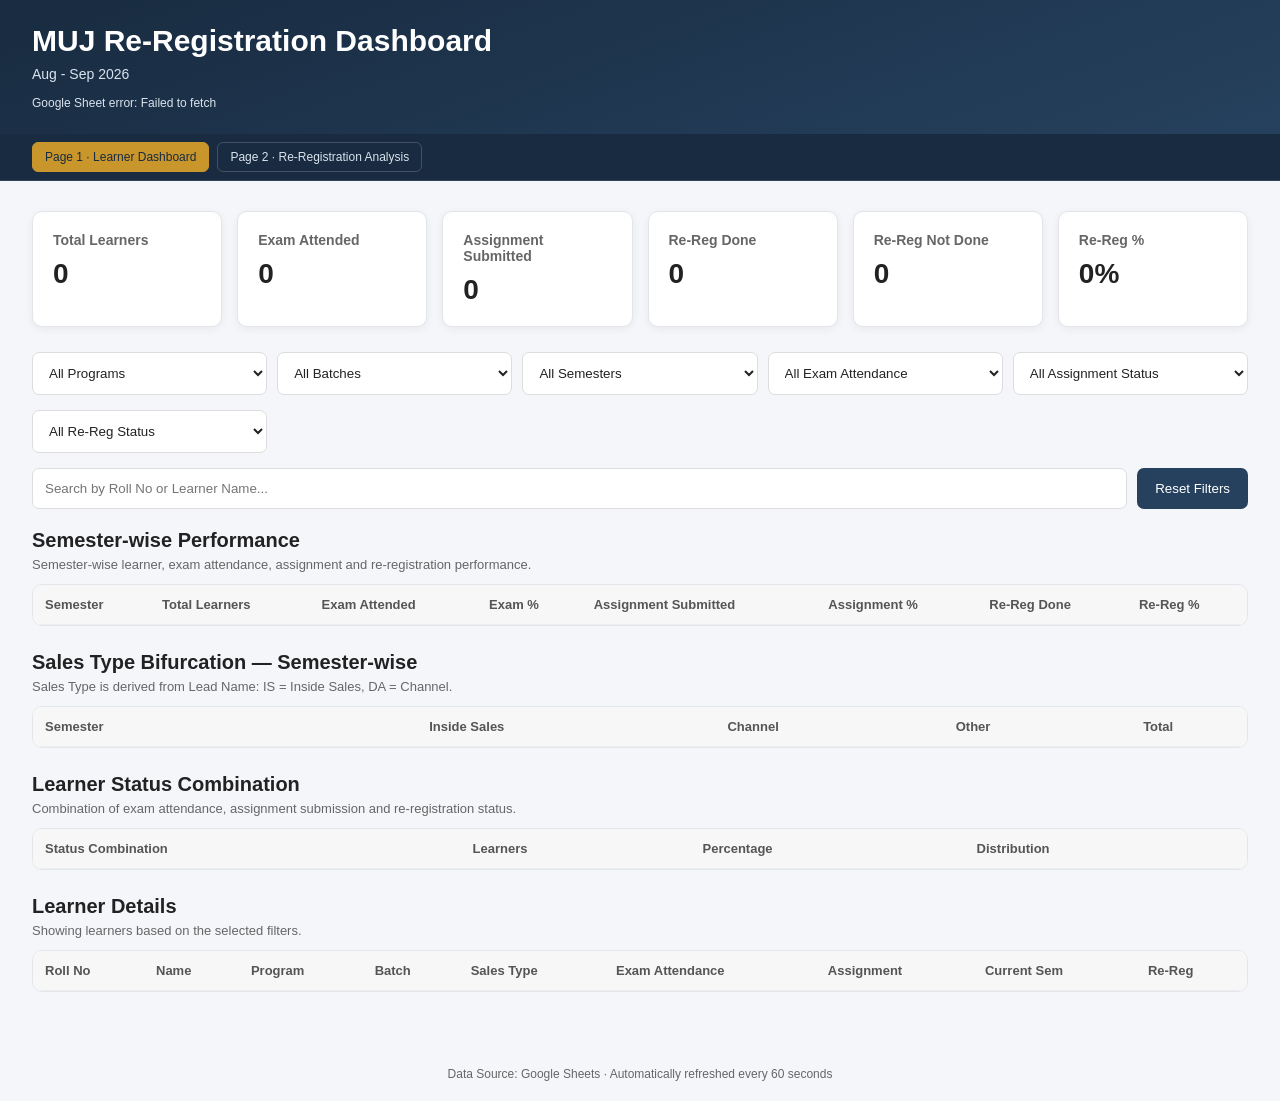
==== commit a5126aec: "Update page2.html" ====
--- a/page2.html
+++ b/page2.html
@@ -1,685 +1,418 @@
 <!DOCTYPE html>
 <html lang="en">
 <head>
-
 <meta charset="UTF-8">
-
-<meta
-  name="viewport"
-  content="width=device-width, initial-scale=1, viewport-fit=cover"
->
-
-<title>Re-Registration Dashboard</title>
+<meta name="viewport" content="width=device-width, initial-scale=1.0">
+
+<title>MUJ Re-Registration Dashboard</title>
 
 <script src="https://cdn.sheetjs.com/xlsx-0.20.3/package/dist/xlsx.full.min.js"></script>
 
 <style>
-
-:root{
-  --ink:#1b2430;
-  --ink-soft:#5b6674;
+* {
+  box-sizing: border-box;
+}
+
+:root {
+  --bg:#f5f6fa;
+  --card:#ffffff;
+  --ink:#222;
+  --ink-soft:#666;
   --line:#e2e6ea;
-  --bg:#f6f7f9;
-  --card:#ffffff;
   --navy:#26415e;
   --navy-deep:#182b40;
   --navy-light:#e7edf3;
   --gold:#c9962c;
-
-  --pos:#2f7d5c;
-  --pos-bg:#e7f3ed;
-
-  --neg:#b1483f;
-  --neg-bg:#fbebe9;
-
-  --warn:#b17a1f;
-  --warn-bg:#fbf1e0;
-
+  --green:#2f7d5c;
+  --green-bg:#e7f3ed;
+  --red:#b1483f;
+  --red-bg:#fbebe9;
   --track:#eef1f4;
 }
 
-*{
-  box-sizing:border-box;
-}
-
-html{
-  height:100%;
-}
-
-body{
+body {
   margin:0;
-  min-height:100%;
+  font-family:Arial,sans-serif;
   background:var(--bg);
   color:var(--ink);
-  font-family:'Source Serif Pro',Georgia,'Times New Roman',serif;
-}
-
-.num{
-  font-family:'IBM Plex Mono','Courier New',monospace;
-  font-variant-numeric:tabular-nums;
-}
-
-header{
-  background:linear-gradient(
-    160deg,
-    var(--navy-deep),
-    var(--navy)
-  );
-
-  color:#f2f4f7;
-
-  padding:24px 20px 18px;
-
-  padding-top:
-    calc(
-      24px +
-      env(
-        safe-area-inset-top,
-        0px
-      )
-    );
-}
-
-header .wrap{
-  max-width:1180px;
-  margin:0 auto;
-}
-
-header h1{
-  font-size:24px;
-  margin:0 0 4px;
-  font-weight:600;
-}
-
-header p{
+}
+
+.container {
+  width:95%;
+  max-width:1500px;
+  margin:auto;
+  padding:30px 0;
+}
+
+/* HEADER */
+
+header {
+  background:linear-gradient(160deg,var(--navy-deep),var(--navy));
+  color:white;
+  padding:24px 2.5%;
+  margin-bottom:0;
+}
+
+header h1 {
   margin:0;
-  color:#c7d2de;
-  font-size:13.5px;
-}
-
+  font-size:30px;
+}
+
+header p {
+  margin-top:8px;
+  color:#d9e3ed;
+  font-size:14px;
+}
 
 /* NAV */
 
-.page-nav{
+.page-nav {
   background:var(--navy-deep);
   border-bottom:1px solid rgba(255,255,255,.12);
 }
 
-.page-nav-wrap{
-  max-width:1180px;
-  margin:0 auto;
-  padding:8px 20px;
+.page-nav-wrap {
+  width:95%;
+  max-width:1500px;
+  margin:auto;
+  padding:8px 0;
   display:flex;
   gap:8px;
   flex-wrap:wrap;
-  font-family:Arial,sans-serif;
-}
-
-.page-link{
+}
+
+.page-link {
   display:inline-block;
   text-decoration:none;
   color:#d9e3ed;
   border:1px solid rgba(255,255,255,.18);
-  padding:6px 11px;
+  padding:7px 12px;
   border-radius:6px;
   font-size:12px;
 }
 
 .page-link:hover,
-.page-link.active{
+.page-link.active {
   background:var(--gold);
   color:#182b40;
   border-color:var(--gold);
 }
 
-
-/* FILTER */
-
-.filterbar{
+/* STATUS */
+
+.connection-status {
+  margin-top:12px;
+  font-size:12px;
+  color:#d9e3ed;
+}
+
+/* KPI */
+
+.kpi-grid {
+  display:grid;
+  grid-template-columns:repeat(6,1fr);
+  gap:15px;
+  margin-bottom:25px;
+}
+
+.card {
+  background:var(--card);
+  padding:20px;
+  border-radius:10px;
+  border:1px solid var(--line);
+  box-shadow:0 2px 8px rgba(0,0,0,0.06);
+}
+
+.card h3 {
+  font-size:14px;
+  margin:0 0 10px;
+  color:var(--ink-soft);
+}
+
+.number {
+  font-size:28px;
+  font-weight:bold;
+}
+
+/* FILTERS */
+
+.filters {
+  display:grid;
+  grid-template-columns:repeat(5,1fr);
+  gap:10px;
+  margin-bottom:15px;
+}
+
+.filters select,
+.search input {
+  width:100%;
+  padding:12px;
+  border:1px solid #ddd;
+  border-radius:7px;
+  background:white;
+  font-family:Arial,sans-serif;
+  color:#222;
+}
+
+.filters select:focus,
+.search input:focus {
+  outline:none;
+  border-color:var(--navy);
+}
+
+/* SEARCH */
+
+.search {
+  margin-bottom:20px;
+  display:flex;
+  gap:10px;
+}
+
+.search input {
+  flex:1;
+}
+
+.reset-btn {
+  padding:12px 18px;
+  border:none;
+  border-radius:7px;
+  background:var(--navy);
+  color:white;
+  cursor:pointer;
+  font-family:Arial,sans-serif;
+}
+
+.reset-btn:hover {
+  background:var(--navy-deep);
+}
+
+/* SECTION */
+
+.section {
+  margin-bottom:25px;
+}
+
+.section-title {
+  font-size:20px;
+  font-weight:bold;
+  margin-bottom:5px;
+}
+
+.section-note {
+  color:var(--ink-soft);
+  font-size:13px;
+  margin-bottom:12px;
+}
+
+/* TABLE */
+
+.table-section {
+  background:var(--card);
+  border-radius:10px;
+  overflow-x:auto;
+  border:1px solid var(--line);
+}
+
+table {
+  width:100%;
+  border-collapse:collapse;
+}
+
+th,
+td {
+  padding:12px;
+  text-align:left;
+  border-bottom:1px solid #eee;
+  white-space:nowrap;
+}
+
+th {
+  background:#f7f7f7;
+  font-size:13px;
+  color:#555;
   position:sticky;
   top:0;
-  z-index:5;
-  background:var(--card);
-  border-bottom:1px solid var(--line);
-  padding:10px 20px;
-}
-
-.filterbar .wrap{
-  max-width:1180px;
-  margin:0 auto;
-  display:flex;
-  gap:10px;
-  flex-wrap:wrap;
-  align-items:center;
-  font-family:Arial,sans-serif;
-}
-
-.filterbar select,
-.filterbar input{
-  font-family:Arial,sans-serif;
+  z-index:1;
+}
+
+td {
   font-size:13px;
-  padding:6px 10px;
-  border:1px solid var(--line);
-  border-radius:6px;
-  background:var(--card);
-  color:var(--ink);
-}
-
-.filterbar input{
-  flex:1;
-  min-width:140px;
-}
-
-.chip{
-  display:inline-flex;
-  align-items:center;
-  gap:6px;
-  font-size:12px;
+}
+
+tbody tr:hover {
+  background:#f8fafc;
+}
+
+/* BADGES */
+
+.badge {
+  display:inline-block;
+  padding:4px 9px;
+  border-radius:20px;
+  font-size:11px;
+  font-weight:bold;
+}
+
+.badge-green {
+  background:var(--green-bg);
+  color:var(--green);
+}
+
+.badge-red {
+  background:var(--red-bg);
+  color:var(--red);
+}
+
+.badge-blue {
   background:var(--navy-light);
   color:var(--navy);
-  padding:4px 10px;
-  border-radius:20px;
+}
+
+/* SEMESTER TABLE */
+
+.semester-row {
   cursor:pointer;
-  border:none;
-}
-
-.chip .x{
-  font-weight:700;
-}
-
-#clearAll{
-  display:none;
-  font-size:12px;
-  color:var(--ink-soft);
-  background:none;
-  border:1px solid var(--line);
-  border-radius:6px;
-  padding:6px 10px;
-  cursor:pointer;
-  font-family:Arial,sans-serif;
-}
-
-
-/* MAIN */
-
-main{
-  max-width:1180px;
-  margin:0 auto;
-  padding:20px 20px 60px;
-}
-
-
-/* TOP */
-
-.top-card{
-  background:
-    linear-gradient(
-      135deg,
-      var(--pos-bg),
-      var(--card)
-    );
-
-  border:1px solid var(--pos);
-
-  border-radius:8px;
-
-  padding:16px 18px;
-
-  margin-bottom:22px;
-}
-
-.top-card .tag{
-  font-family:Arial,sans-serif;
-  font-size:11px;
-  text-transform:uppercase;
-  letter-spacing:.06em;
-  color:var(--pos);
-  font-weight:700;
-}
-
-.top-card h3{
-  margin:6px 0 4px;
-  font-size:19px;
-}
-
-.top-card p{
-  margin:0;
-  font-size:13.5px;
-  color:var(--ink);
-  font-family:Arial,sans-serif;
-  line-height:1.5;
-}
-
-
-/* KPI */
-
-.kpis{
-  display:grid;
-  grid-template-columns:repeat(4,1fr);
-  gap:12px;
-  margin-bottom:22px;
-}
-
-.kpi{
-  background:var(--card);
-  border:1px solid var(--line);
-  border-radius:8px;
-  padding:14px 16px;
-  box-shadow:0 4px 14px rgba(20,30,45,.06);
-}
-
-.kpi .label{
-  font-size:11.5px;
-  color:var(--ink-soft);
-  text-transform:uppercase;
-  letter-spacing:.06em;
-  font-family:Arial,sans-serif;
-}
-
-.kpi .value{
-  font-size:23px;
-  margin-top:4px;
-  font-weight:700;
-}
-
-.kpi .sub{
-  font-size:12px;
-  color:var(--ink-soft);
-  margin-top:2px;
-}
-
-
-/* SECTIONS */
-
-section{
-  margin-bottom:30px;
-}
-
-h2{
-  font-size:16px;
-  font-weight:700;
-  margin:0 0 4px;
-}
-
-.section-note{
-  font-size:12.5px;
-  color:var(--ink-soft);
-  margin:0 0 14px;
-  font-family:Arial,sans-serif;
-}
-
-.chart-card{
-  background:var(--card);
-  border:1px solid var(--line);
-  border-radius:8px;
-  padding:14px 18px 6px;
-}
-
-
-/* ROW */
-
-.row{
-  padding:8px 0;
-  border-bottom:1px solid var(--line);
-  cursor:pointer;
-  border-radius:6px;
-}
-
-.row:hover{
+}
+
+.semester-row.selected {
+  background:var(--navy-light);
+}
+
+.percent {
+  font-weight:bold;
+}
+
+/* SALES MATRIX */
+
+.sales-table th,
+.sales-table td {
+  text-align:center;
+}
+
+.sales-table th:first-child,
+.sales-table td:first-child {
+  text-align:left;
+}
+
+.sales-inside {
+  color:#26415e;
+  font-weight:bold;
+}
+
+.sales-channel {
+  color:#2f7d5c;
+  font-weight:bold;
+}
+
+.sales-other {
+  color:#b17a1f;
+  font-weight:bold;
+}
+
+/* COMBINATION */
+
+.combination-bar {
+  height:8px;
   background:var(--track);
-}
-
-.row.active{
-  background:var(--navy-light);
-}
-
-.row:last-child{
-  border-bottom:none;
-}
-
-.row-head{
-  display:grid;
-  grid-template-columns:22px 180px 1fr 128px;
-  align-items:center;
-  gap:10px;
-}
-
-.row-head .rank{
-  font-family:'IBM Plex Mono',monospace;
-  font-size:12px;
-  color:var(--ink-soft);
-}
-
-.row-head .name{
-  font-size:13.5px;
-  font-weight:600;
+  border-radius:5px;
   overflow:hidden;
-  text-overflow:ellipsis;
-  white-space:nowrap;
-}
-
-.bar-track{
-  position:relative;
-  height:15px;
-  background:var(--track);
-  border-radius:3px;
-  overflow:hidden;
-}
-
-.bar-fill{
-  position:absolute;
-  left:0;
-  top:0;
+  margin-top:6px;
+}
+
+.combination-fill {
   height:100%;
   background:var(--navy);
 }
 
-.meta{
+/* EMPTY */
+
+.empty {
+  text-align:center;
+  padding:25px;
+  color:var(--ink-soft);
+}
+
+/* FOOTER */
+
+footer {
+  text-align:center;
+  padding:20px;
+  color:var(--ink-soft);
   font-size:12px;
-  text-align:right;
-  color:var(--ink-soft);
-  font-family:Arial,sans-serif;
-  white-space:nowrap;
-}
-
-.meta b{
-  color:var(--ink);
-  font-family:'IBM Plex Mono','Courier New',monospace;
-}
-
-.pills{
-  grid-column:2/-1;
-  display:flex;
-  flex-wrap:wrap;
-  gap:6px;
-  margin-top:6px;
-}
-
-.pill{
-  font-family:Arial,sans-serif;
-  font-size:11px;
-  padding:2px 8px;
-  border-radius:20px;
-  background:var(--track);
-  color:var(--ink-soft);
-  white-space:nowrap;
-}
-
-.pill b{
-  color:var(--ink);
-  font-family:'IBM Plex Mono',monospace;
-}
-
-.focus-note{
-  grid-column:2/-1;
-  margin-top:8px;
-  padding:10px 12px;
-  background:var(--warn-bg);
-  border:1px solid var(--warn);
-  border-radius:6px;
-  font-family:Arial,sans-serif;
-  font-size:12.5px;
-  color:var(--ink);
-  line-height:1.5;
-}
-
-.focus-note .flabel{
-  font-size:10.5px;
-  text-transform:uppercase;
-  letter-spacing:.05em;
-  color:var(--warn);
-  font-weight:700;
-  display:block;
-  margin-bottom:3px;
-}
-
-
-/* TABLE */
-
-.table-wrap{
-  overflow-x:auto;
-  border:1px solid var(--line);
-  border-radius:8px;
-  background:var(--card);
-}
-
-table{
-  border-collapse:collapse;
-  width:100%;
-  min-width:560px;
-  font-size:13px;
-}
-
-th,
-td{
-  padding:9px 12px;
-  text-align:right;
-  border-bottom:1px solid var(--line);
-  white-space:nowrap;
-}
-
-th:first-child,
-td:first-child{
-  text-align:left;
-  position:sticky;
-  left:0;
-  background:var(--card);
-}
-
-th{
-  font-family:Arial,sans-serif;
-  font-size:11px;
-  text-transform:uppercase;
-  letter-spacing:.04em;
-  color:var(--ink-soft);
-  background:var(--card);
-}
-
-tbody tr{
-  cursor:pointer;
-}
-
-tbody tr:hover td{
-  background:var(--track);
-}
-
-tbody tr.active td{
-  background:var(--navy-light);
-}
-
-.badge{
-  display:inline-block;
-  padding:2px 8px;
-  border-radius:20px;
-  font-size:12px;
-  font-family:Arial,sans-serif;
-}
-
-.badge.pos{
-  background:var(--pos-bg);
-  color:var(--pos);
-}
-
-.badge.neg{
-  background:var(--neg-bg);
-  color:var(--neg);
-}
-
-.badge.warn{
-  background:var(--warn-bg);
-  color:var(--warn);
-}
-
-.empty{
-  padding:20px;
-  text-align:center;
-  color:var(--ink-soft);
-  font-family:Arial,sans-serif;
-  font-size:13px;
-}
-
-
-/* IS DA */
-
-.div-row{
-  display:grid;
-  grid-template-columns:180px 1fr 180px;
-  align-items:center;
-  gap:10px;
-  padding:6px 0;
-  border-bottom:1px solid var(--line);
-}
-
-.div-row:last-child{
-  border-bottom:none;
-}
-
-.div-row .name{
-  font-size:13px;
-  overflow:hidden;
-  text-overflow:ellipsis;
-  white-space:nowrap;
-}
-
-.div-track{
-  position:relative;
-  height:15px;
-  background:var(--track);
-  border-radius:3px;
-}
-
-.div-mid{
-  position:absolute;
-  left:50%;
-  top:-2px;
-  width:1px;
-  height:19px;
-  background:var(--ink-soft);
-  opacity:.4;
-}
-
-.div-fill{
-  position:absolute;
-  top:0;
-  height:100%;
-  border-radius:2px;
-  background:var(--navy);
-}
-
-.div-fill.neg{
-  background:var(--neg);
-}
-
-.div-row .meta{
-  font-size:12px;
-  text-align:right;
-  font-family:Arial,sans-serif;
-  color:var(--ink-soft);
-  white-space:nowrap;
-}
-
-.div-row .meta b{
-  color:var(--ink);
-  font-family:'IBM Plex Mono','Courier New',monospace;
-}
-
-.div-row .meta b.neg{
-  color:var(--neg);
-}
-
-
-/* FOOTER */
-
-footer{
-  max-width:1180px;
-  margin:0 auto;
-  padding:0 20px 30px;
-  font-size:11.5px;
-  color:var(--ink-soft);
-  font-family:Arial,sans-serif;
-}
-
+}
 
 /* MOBILE */
 
-@media(max-width:720px){
-
-  .kpis{
+@media(max-width:1200px) {
+
+  .kpi-grid {
+    grid-template-columns:repeat(3,1fr);
+  }
+
+  .filters {
+    grid-template-columns:repeat(3,1fr);
+  }
+}
+
+@media(max-width:800px) {
+
+  .kpi-grid {
     grid-template-columns:repeat(2,1fr);
   }
 
-  .row-head{
-    grid-template-columns:18px 1fr 80px;
-    gap:6px;
-  }
-
-  .pills{
-    grid-column:1/-1;
-  }
-
-  .div-row{
-    grid-template-columns:120px 1fr 150px;
-  }
-
-}
-
+  .filters {
+    grid-template-columns:repeat(2,1fr);
+  }
+
+  .search {
+    flex-direction:column;
+  }
+}
+
+@media(max-width:600px) {
+
+  .container {
+    width:94%;
+  }
+
+  header h1 {
+    font-size:24px;
+  }
+
+  .kpi-grid {
+    grid-template-columns:repeat(2,1fr);
+  }
+
+  .filters {
+    grid-template-columns:1fr;
+  }
+}
 </style>
 </head>
 
 <body>
 
-
 <header>
 
-  <div class="wrap">
-
-    <h1>
-      Re-Registration Dashboard
-    </h1>
-
-    <div
-      style="
-        display:flex;
-        align-items:center;
-        gap:10px;
-        flex-wrap:wrap;
-        margin-top:10px;
-        font-family:Arial,sans-serif;
-      "
-    >
-
-      <span
-        id="excelStatus"
-        style="
-          font-size:12px;
-          color:#d9e3ed;
-        "
-      >
-        Connecting to Google Sheet…
-      </span>
-
-    </div>
-
+  <h1>MUJ Re-Registration Dashboard</h1>
+
+  <p>Aug - Sep 2026</p>
+
+  <div id="connectionStatus" class="connection-status">
+    Connecting to Google Sheet…
   </div>
 
 </header>
 
-
 <div class="page-nav">
 
   <div class="page-nav-wrap">
 
-    <a
-      class="page-link"
-      href="index.html"
-    >
+    <a href="index.html" class="page-link active">
       Page 1 · Learner Dashboard
     </a>
 
-    <a
-      class="page-link active"
-      href="page2.html"
-    >
+    <a href="page2.html" class="page-link">
       Page 2 · Re-Registration Analysis
     </a>
 
@@ -687,3169 +420,734 @@
 
 </div>
 
-
-<div class="filterbar">
-
-  <div class="wrap">
-
-    <select id="progSel">
-      <option value="">
-        All programs
-      </option>
+<div class="container">
+
+  <!-- KPI -->
+
+  <div class="kpi-grid">
+
+    <div class="card">
+      <h3>Total Learners</h3>
+      <div class="number" id="kpiTotal">0</div>
+    </div>
+
+    <div class="card">
+      <h3>Exam Attended</h3>
+      <div class="number" id="kpiExam">0</div>
+    </div>
+
+    <div class="card">
+      <h3>Assignment Submitted</h3>
+      <div class="number" id="kpiAssignment">0</div>
+    </div>
+
+    <div class="card">
+      <h3>Re-Reg Done</h3>
+      <div class="number" id="kpiDone">0</div>
+    </div>
+
+    <div class="card">
+      <h3>Re-Reg Not Done</h3>
+      <div class="number" id="kpiNotDone">0</div>
+    </div>
+
+    <div class="card">
+      <h3>Re-Reg %</h3>
+      <div class="number" id="kpiPercent">0%</div>
+    </div>
+
+  </div>
+
+
+  <!-- FILTERS -->
+
+  <div class="filters">
+
+    <select id="programFilter">
+      <option value="">All Programs</option>
     </select>
 
-    <select id="semSel">
-      <option value="">
-        All semesters
-      </option>
+    <select id="batchFilter">
+      <option value="">All Batches</option>
     </select>
 
-    <select id="priSel">
-      <option value="">
-        All priority categories
-      </option>
+    <select id="semesterFilter">
+      <option value="">All Semesters</option>
     </select>
+
+    <select id="examFilter">
+      <option value="">All Exam Attendance</option>
+      <option value="Present">Present</option>
+      <option value="Absent">Absent</option>
+    </select>
+
+    <select id="assignmentFilter">
+      <option value="">All Assignment Status</option>
+      <option value="Submitted">Submitted</option>
+      <option value="Not Submitted">Not Submitted</option>
+    </select>
+
+  </div>
+
+  <div class="filters">
+
+    <select id="reregFilter">
+      <option value="">All Re-Reg Status</option>
+      <option value="Done">Done</option>
+      <option value="Not Done">Not Done</option>
+    </select>
+
+  </div>
+
+
+  <!-- SEARCH -->
+
+  <div class="search">
 
     <input
       type="text"
-      id="mentorSearch"
-      placeholder="Search mentor…"
+      id="searchInput"
+      placeholder="Search by Roll No or Learner Name..."
     >
 
-    <span id="chips"></span>
-
-    <button id="clearAll">
-      Clear all filters ✕
+    <button
+      class="reset-btn"
+      id="resetBtn"
+    >
+      Reset Filters
     </button>
 
   </div>
 
+
+  <!-- SEMESTER PERFORMANCE -->
+
+  <div class="section">
+
+    <div class="section-title">
+      Semester-wise Performance
+    </div>
+
+    <div class="section-note">
+      Semester-wise learner, exam attendance, assignment and re-registration performance.
+    </div>
+
+    <div class="table-section">
+
+      <table>
+
+        <thead>
+
+          <tr>
+            <th>Semester</th>
+            <th>Total Learners</th>
+            <th>Exam Attended</th>
+            <th>Exam %</th>
+            <th>Assignment Submitted</th>
+            <th>Assignment %</th>
+            <th>Re-Reg Done</th>
+            <th>Re-Reg %</th>
+          </tr>
+
+        </thead>
+
+        <tbody id="semesterBody"></tbody>
+
+      </table>
+
+    </div>
+
+  </div>
+
+
+  <!-- SALES TYPE -->
+
+  <div class="section">
+
+    <div class="section-title">
+      Sales Type Bifurcation — Semester-wise
+    </div>
+
+    <div class="section-note">
+      Sales Type is derived from Lead Name: IS = Inside Sales, DA = Channel.
+    </div>
+
+    <div class="table-section">
+
+      <table class="sales-table">
+
+        <thead>
+
+          <tr>
+            <th>Semester</th>
+            <th>Inside Sales</th>
+            <th>Channel</th>
+            <th>Other</th>
+            <th>Total</th>
+          </tr>
+
+        </thead>
+
+        <tbody id="salesBody"></tbody>
+
+      </table>
+
+    </div>
+
+  </div>
+
+
+  <!-- STATUS COMBINATION -->
+
+  <div class="section">
+
+    <div class="section-title">
+      Learner Status Combination
+    </div>
+
+    <div class="section-note">
+      Combination of exam attendance, assignment submission and re-registration status.
+    </div>
+
+    <div class="table-section">
+
+      <table>
+
+        <thead>
+
+          <tr>
+            <th>Status Combination</th>
+            <th>Learners</th>
+            <th>Percentage</th>
+            <th>Distribution</th>
+          </tr>
+
+        </thead>
+
+        <tbody id="combinationBody"></tbody>
+
+      </table>
+
+    </div>
+
+  </div>
+
+
+  <!-- LEARNER DETAILS -->
+
+  <div class="section">
+
+    <div class="section-title">
+      Learner Details
+    </div>
+
+    <div class="section-note">
+      Showing learners based on the selected filters.
+    </div>
+
+    <div class="table-section">
+
+      <table>
+
+        <thead>
+
+          <tr>
+            <th>Roll No</th>
+            <th>Name</th>
+            <th>Program</th>
+            <th>Batch</th>
+            <th>Sales Type</th>
+            <th>Exam Attendance</th>
+            <th>Assignment</th>
+            <th>Current Sem</th>
+            <th>Re-Reg</th>
+          </tr>
+
+        </thead>
+
+        <tbody id="learnerBody"></tbody>
+
+      </table>
+
+    </div>
+
+  </div>
+
 </div>
 
-
-<main>
-
-  <div
-    class="top-card"
-    id="topCard"
-  ></div>
-
-
-  <div
-    class="kpis"
-    id="kpis"
-  ></div>
-
-
-  <section>
-
-    <h2 id="mentorHeading">
-      Mentor-wise re-registration status
-    </h2>
-
-    <p class="section-note">
-      Click a mentor to see their program breakdown and a focus note.
-    </p>
-
-    <div class="chart-card">
-      <div id="mentorChart"></div>
-    </div>
-
-  </section>
-
-
-  <section>
-
-    <h2 id="programHeading">
-      Program-wise re-registration status
-    </h2>
-
-    <p class="section-note">
-      Click a program to filter everything to it.
-    </p>
-
-    <div class="chart-card">
-      <div id="programChart"></div>
-    </div>
-
-  </section>
-
-
-  <section>
-
-    <h2 id="priorityHeading">
-      Priority category breakdown
-    </h2>
-
-    <p class="section-note">
-      Click a row to filter.
-    </p>
-
-    <div class="table-wrap">
-
-      <table>
-
-        <thead>
-
-          <tr>
-            <th>Priority category</th>
-            <th>Total</th>
-            <th>Paid</th>
-            <th>Not paid</th>
-            <th>Not paid %</th>
-          </tr>
-
-        </thead>
-
-        <tbody id="priBody"></tbody>
-
-      </table>
-
-    </div>
-
-  </section>
-
-
-  <section>
-
-    <h2>
-      IS vs DA — course completion gap by mentor
-    </h2>
-
-    <p class="section-note">
-
-      IS = Inside Sales and DA = Channel.
-      Select a semester above to see the IS vs DA
-      comparison for that semester.
-
-    </p>
-
-    <div class="chart-card">
-
-      <div id="isdaChart"></div>
-
-    </div>
-
-  </section>
-
-</main>
-
-
 <footer>
-
-  Re-reg status:
-  Paid / Partially Paid / Not Paid.
-
-  Page 1 uses:
-  Mock Status, IA Status,
-  Re reg status and Lead Name.
-
-  Data source: Google Sheets.
-
+  Data Source: Google Sheets · Automatically refreshed every 60 seconds
 </footer>
 
 
 <script>
-
-
-/* =====================================================
-   CONFIG
-===================================================== */
 
 const GOOGLE_SHEET_ID =
   '1iwtwKK5JAG-qDRnjcMf5GGL5CMBMW9X3QFYtaawvCqg';
 
-const GOOGLE_SHEET1_NAME =
-  'Sheet1';
-
-const GOOGLE_SHEET2_NAME =
-  'Sheet2';
-
-const GOOGLE_REFRESH_MS =
-  60000;
-
-
-/* =====================================================
-   DATA
-===================================================== */
-
-let RAW = {
-
-  mentors:[],
-  programs:[],
-  priorities:[],
-  semesters:[],
-  rows:[]
-
-};
-
-
-let ISDA = [];
-
-let NOTES = {};
+const SHEET_NAME = 'Sheet1';
+
+const REFRESH_MS = 60000;
+
+let RAW = [];
 
 let refreshTimer = null;
 
 let refreshBusy = false;
 
 
-const state = {
-
-  mentor:null,
-  program:null,
-  priority:null,
-  semester:null,
-
-  _mentorName:null,
-  _programName:null,
-  _priorityName:null,
-  _semesterName:null
-
-};
-
-
-/* =====================================================
-   HELPERS
-===================================================== */
-
-function norm(value){
-
-  return String(
-    value ?? ''
-  ).trim();
-
-}
-
-
-function key(value){
+/* =========================
+   BASIC HELPERS
+========================= */
+
+function norm(value) {
+
+  if (value === null || value === undefined) {
+    return '';
+  }
+
+  return String(value).trim();
+
+}
+
+
+function key(value) {
 
   return norm(value)
     .toLowerCase()
-    .replace(/\s+/g,' ');
-
-}
-
-
-function fmt(value){
-
-  return Number(
-    value || 0
-  ).toFixed(1) + '%';
-
-}
-
-
-function short(value){
-
-  return String(
-    value || ''
-  ).split(' - ')[0];
-
-}
-
-
-function pct(value){
-
-  const n =
-    Number(value);
-
-  if(!Number.isFinite(n)){
-    return 0;
-  }
-
-  return Math.abs(n) <= 1.0000001
-    ? n * 100
-    : n;
-
-}
-
-
-/* =====================================================
-   SEMESTER NORMALIZATION
-===================================================== */
-
-function semesterKey(value){
-
-  const s =
-    key(value);
-
-
-  const match =
-    s.match(
-      /\d+/
+    .replace(/[\s._-]+/g, ' ')
+    .trim();
+
+}
+
+
+/* =========================
+   HEADER FINDER
+========================= */
+
+function findColumn(headers, aliases) {
+
+  const normalizedHeaders =
+    headers.map(h => ({
+      original:h,
+      normalized:key(h)
+    }));
+
+  for (const alias of aliases) {
+
+    const aliasKey = key(alias);
+
+    const found = normalizedHeaders.find(
+      h => h.normalized === aliasKey
     );
 
-
-  if(match){
-
-    return match[0];
-
-  }
-
-
-  return s
-    .replace(
-      /semester/g,
-      ''
-    )
-    .replace(
-      /sem/g,
-      ''
-    )
-    .replace(
-      /term/g,
-      ''
-    )
-    .replace(
-      /[-_]/g,
-      ' '
-    )
-    .trim();
-
-}
-
-
-function sameSemester(a,b){
-
-  if(!a || !b){
-    return false;
-  }
+    if (found) {
+      return found.original;
+    }
+
+  }
+
+  return null;
+}
+
+
+/* =========================
+   ROLL NUMBER
+========================= */
+
+function cleanRollNo(value) {
+
+  if (value === null || value === undefined) {
+    return '';
+  }
+
+  /*
+    Google Sheets sometimes returns numeric
+    roll numbers as numbers.
+
+    Convert to string and remove unnecessary
+    decimal .0 if present.
+  */
+
+  let valueString = String(value).trim();
+
+  if (/^\d+\.0$/.test(valueString)) {
+    valueString = valueString.replace(/\.0$/, '');
+  }
+
+  return valueString;
+
+}
+
+
+/* =========================
+   EXAM STATUS
+========================= */
+
+function normalizeExam(value) {
+
+  const s = norm(value).toLowerCase();
+
+  /*
+    ONLY these two values are Present.
+
+    Full Attended
+    Partially Attended
+
+    Everything else = Absent.
+  */
+
+  if (
+    s.includes('full attended') ||
+    s.includes('partially attended')
+  ) {
+    return 'Present';
+  }
+
+  return 'Absent';
+
+}
+
+
+/* =========================
+   ASSIGNMENT
+========================= */
+
+function normalizeAssignment(value) {
+
+  const s = norm(value).toLowerCase();
+
+  if (
+    s.includes('submitted') ||
+    s === 'yes' ||
+    s === 'done' ||
+    s === 'completed' ||
+    s === 'complete' ||
+    s === 'true' ||
+    s === '1'
+  ) {
+
+    return 'Submitted';
+
+  }
+
+  return 'Not Submitted';
+
+}
+
+
+/* =========================
+   RE-REG
+========================= */
+
+function normalizeReReg(value) {
+
+  const s = norm(value).toLowerCase();
+
+  /*
+    Re-registration is considered DONE
+    only when it is paid / completed.
+
+    Partially Paid is NOT treated as Done.
+  */
+
+  if (
+    s === 'paid' ||
+    s === 'done' ||
+    s === 'yes' ||
+    s === 'completed' ||
+    s === 'registered'
+  ) {
+
+    return 'Done';
+
+  }
+
+  return 'Not Done';
+
+}
+
+
+/* =========================
+   SALES TYPE
+========================= */
+
+function normalizeSalesType(value) {
+
+  const s = key(value);
+
+  if (s === 'is') {
+    return 'Inside Sales';
+  }
+
+  if (s === 'da') {
+    return 'Channel';
+  }
+
+  if (!s) {
+    return 'Other';
+  }
+
+  return norm(value);
+
+}
+
+
+/* =========================
+   NORMALIZE DATA
+========================= */
+
+function normalizeRows(rows) {
+
+  if (!rows || !rows.length) {
+    throw new Error('Sheet1 is empty.');
+  }
+
+  const headers =
+    Object.keys(rows[0]).map(norm);
+
+
+  const rollCol = findColumn(
+    headers,
+    [
+      'Roll No',
+      'Roll Number',
+      'Roll_No',
+      'Roll',
+      'Roll No.',
+      'Contact Roll No',
+      'Contact Roll No.',
+      'Contact_Roll_No'
+    ]
+  );
+
+
+  const nameCol = findColumn(
+    headers,
+    [
+      'Learner Name',
+      'Name',
+      'Student Name',
+      'Full Name'
+    ]
+  );
+
+
+  const programCol = findColumn(
+    headers,
+    [
+      'Program',
+      'Program Name'
+    ]
+  );
+
+
+  const batchCol = findColumn(
+    headers,
+    [
+      'Batch',
+      'Current Batch',
+      'Original Batch'
+    ]
+  );
+
+
+  const leadCol = findColumn(
+    headers,
+    [
+      'Lead Name'
+    ]
+  );
+
+
+  const semesterCol = findColumn(
+    headers,
+    [
+      'Current Semester',
+      'Semester',
+      'Current Sem',
+      'Sem'
+    ]
+  );
+
+
+  const mockCol = findColumn(
+    headers,
+    [
+      'Mock Status'
+    ]
+  );
+
+
+  const iaCol = findColumn(
+    headers,
+    [
+      'IA Status'
+    ]
+  );
+
+
+  const reregCol = findColumn(
+    headers,
+    [
+      'Re reg status',
+      'Re-Reg',
+      'Re Reg',
+      'Re-reg',
+      'Re Registration',
+      'Re-Registration',
+      'Rereg'
+    ]
+  );
+
+
+  const required = [];
+
+  if (!programCol) required.push('Program');
+
+  if (!batchCol) required.push('Batch');
+
+  if (!semesterCol) required.push('Semester');
+
+  if (!mockCol) required.push('Mock Status');
+
+  if (!iaCol) required.push('IA Status');
+
+  if (!reregCol) required.push('Re reg status');
+
+  if (!leadCol) required.push('Lead Name');
+
+
+  if (required.length) {
+
+    throw new Error(
+      'Missing required column(s): ' +
+      required.join(', ')
+    );
+
+  }
+
+
+  return rows
+    .map(row => {
+
+      const rollNo =
+        rollCol
+          ? cleanRollNo(row[rollCol])
+          : '';
+
+
+      const name =
+        nameCol
+          ? norm(row[nameCol])
+          : '';
+
+
+      const program =
+        norm(row[programCol]);
+
+
+      const batch =
+        norm(row[batchCol]);
+
+
+      const semester =
+        norm(row[semesterCol]) ||
+        'Not Specified';
+
+
+      const leadName =
+        norm(row[leadCol]);
+
+
+      const mockStatus =
+        norm(row[mockCol]);
+
+
+      const iaStatus =
+        norm(row[iaCol]);
+
+
+      const reRegRaw =
+        norm(row[reregCol]);
+
+
+      return {
+
+        rollNo,
+
+        name,
+
+        program,
+
+        batch,
+
+        semester,
+
+        leadName,
+
+        salesType:
+          normalizeSalesType(leadName),
+
+        mockStatus,
+
+        examAttendance:
+          normalizeExam(mockStatus),
+
+        iaStatus,
+
+        assignment:
+          normalizeAssignment(iaStatus),
+
+        reRegRaw,
+
+        reReg:
+          normalizeReReg(reRegRaw)
+
+      };
+
+    })
+
+    .filter(row =>
+      row.rollNo ||
+      row.name ||
+      row.program
+    );
+
+}
+
+
+/* =========================
+   GOOGLE SHEET
+========================= */
+
+function googleSheetCsvUrl() {
 
   return (
-    semesterKey(a) ===
-    semesterKey(b)
+    'https://docs.google.com/spreadsheets/d/' +
+    encodeURIComponent(GOOGLE_SHEET_ID) +
+    '/gviz/tq?tqx=out:csv&sheet=' +
+    encodeURIComponent(SHEET_NAME)
   );
 
 }
 
 
-function setStatus(
-  message,
-  ok=false
-){
-
-  const el =
-    document.getElementById(
-      'excelStatus'
-    );
-
-
-  if(!el){
-    return;
-  }
-
-
-  el.textContent =
-    message;
-
-
-  el.style.color =
-    ok
-      ? '#bfe7d3'
-      : '#d9e3ed';
-
-}
-
-
-/* =====================================================
-   COLUMN FINDER
-===================================================== */
-
-function findColumn(
-  headers,
-  names
-){
-
-  for(
-    const wanted of names
-  ){
-
-    const found =
-      headers.find(
-        h =>
-          key(h) ===
-          key(wanted)
-      );
-
-
-    if(found){
-      return found;
-    }
-
-  }
-
-
-  return null;
-
-}
-
-
-/* =====================================================
-   SHEET 1
-===================================================== */
-
-function normalizeWorkbookRows(
-  rows
-){
-
-  if(
-    !rows ||
-    !rows.length
-  ){
-
-    throw new Error(
-      'Sheet1 is empty.'
-    );
-
-  }
-
-
-  const headers =
-    Object.keys(
-      rows[0]
-    ).map(norm);
-
-
-  const mentorCol =
-    findColumn(
-      headers,
-      [
-        'Mentors',
-        'Mentor',
-        'Primary Mentor',
-        'Primary Mentor Name'
-      ]
-    );
-
-
-  const programCol =
-    findColumn(
-      headers,
-      [
-        'Program',
-        'Program Name'
-      ]
-    );
-
-
-  const reregCol =
-    findColumn(
-      headers,
-      [
-        'Re reg status',
-        'Re-Reg',
-        'Re Reg',
-        'Re-reg'
-      ]
-    );
-
-
-  const priorityCol =
-    findColumn(
-      headers,
-      [
-        'Priority Category updated',
-        'Priority Category',
-        'Priority'
-      ]
-    );
-
-
-  const semesterCol =
-    findColumn(
-      headers,
-      [
-        'Semester',
-        'Current Semester',
-        'Current Sem',
-        'Sem'
-      ]
-    );
-
-
-  const leadNameCol =
-    findColumn(
-      headers,
-      [
-        'Lead Name'
-      ]
-    );
-
-
-  if(!programCol)
-    throw new Error(
-      'Sheet1 is missing Program.'
-    );
-
-
-  if(!mentorCol)
-    throw new Error(
-      'Sheet1 is missing Mentors.'
-    );
-
-
-  if(!reregCol)
-    throw new Error(
-      'Sheet1 is missing Re reg status.'
-    );
-
-
-  if(!priorityCol)
-    throw new Error(
-      'Sheet1 is missing Priority Category updated.'
-    );
-
-
-  if(!semesterCol)
-    throw new Error(
-      'Sheet1 is missing Semester.'
-    );
-
-
-  return rows.map(
-    r => ({
-
-      Program:
-        norm(
-          r[programCol]
-        ),
-
-      Mentors:
-        norm(
-          r[mentorCol]
-        ),
-
-      ReReg:
-        norm(
-          r[reregCol]
-        ),
-
-      Priority:
-        norm(
-          r[priorityCol]
-        ),
-
-      Semester:
-        norm(
-          r[semesterCol]
-        ),
-
-      LeadName:
-        leadNameCol
-          ? norm(
-              r[leadNameCol]
-            )
-          : ''
-
-    })
-  ).filter(
-    r =>
-      r.Program ||
-      r.Mentors ||
-      r.ReReg ||
-      r.Priority ||
-      r.Semester
-  );
-
-}
-
-
-/* =====================================================
-   PAYMENT
-===================================================== */
-
-function classifyPayment(
-  status
-){
-
-  const s =
-    key(status);
-
-
-  if(
-    s === 'paid' ||
-    (
-      s.includes('paid') &&
-      !s.includes('not') &&
-      !s.includes('partial')
-    )
-  ){
-
-    return 'paid';
-
-  }
-
-
-  if(
-    s.includes('partial')
-  ){
-
-    return 'partial';
-
-  }
-
-
-  return 'not_paid';
-
-}
-
-
-/* =====================================================
-   RAW BUILD
-===================================================== */
-
-function buildRawFromSheet1(
-  rows
-){
-
-  const normalized =
-    normalizeWorkbookRows(
-      rows
-    );
-
-
-  const programs =
-    Array.from(
-      new Set(
-        normalized
-          .map(
-            r => r.Program
-          )
-          .filter(Boolean)
-      )
-    ).sort();
-
-
-  const mentors =
-    Array.from(
-      new Set(
-        normalized
-          .map(
-            r => r.Mentors
-          )
-          .filter(Boolean)
-      )
-    ).sort();
-
-
-  const priorities =
-    Array.from(
-      new Set(
-        normalized
-          .map(
-            r => r.Priority
-          )
-          .filter(Boolean)
-      )
-    ).sort();
-
-
-  const semesters =
-    Array.from(
-      new Set(
-        normalized
-          .map(
-            r => r.Semester
-          )
-          .filter(Boolean)
-      )
-    ).sort(
-      (a,b) => {
-
-        const an =
-          parseInt(
-            String(a)
-              .match(/\d+/)?.[0] ||
-              '9999',
-            10
-          );
-
-
-        const bn =
-          parseInt(
-            String(b)
-              .match(/\d+/)?.[0] ||
-              '9999',
-            10
-          );
-
-
-        return (
-          an - bn ||
-          String(a)
-            .localeCompare(
-              String(b)
-            )
-        );
-
-      }
-    );
-
-
-  const mentorIndex =
-    new Map(
-      mentors.map(
-        (v,i) => [v,i]
-      )
-    );
-
-
-  const programIndex =
-    new Map(
-      programs.map(
-        (v,i) => [v,i]
-      )
-    );
-
-
-  const priorityIndex =
-    new Map(
-      priorities.map(
-        (v,i) => [v,i]
-      )
-    );
-
-
-  const semesterIndex =
-    new Map(
-      semesters.map(
-        (v,i) => [v,i]
-      )
-    );
-
-
-  const grouped =
-    new Map();
-
-
-  normalized.forEach(
-    r => {
-
-      if(
-        !r.Mentors ||
-        !r.Program ||
-        !r.Priority
-      ){
-        return;
-      }
-
-
-      const mi =
-        mentorIndex.get(
-          r.Mentors
-        );
-
-
-      const pi =
-        programIndex.get(
-          r.Program
-        );
-
-
-      const pri =
-        priorityIndex.get(
-          r.Priority
-        );
-
-
-      const si =
-        semesterIndex.get(
-          r.Semester
-        );
-
-
-      const gk =
-        mi +
-        '|' +
-        pi +
-        '|' +
-        pri +
-        '|' +
-        si;
-
-
-      if(
-        !grouped.has(gk)
-      ){
-
-        grouped.set(
-          gk,
-          {
-
-            mi,
-            pi,
-            pri,
-            si,
-
-            total:0,
-            paid:0,
-            not_paid:0,
-            partial:0
-
-          }
-        );
-
-      }
-
-
-      const g =
-        grouped.get(gk);
-
-
-      g.total++;
-
-
-      const status =
-        classifyPayment(
-          r.ReReg
-        );
-
-
-      if(status === 'paid')
-        g.paid++;
-
-      else if(status === 'partial')
-        g.partial++;
-
-      else
-        g.not_paid++;
-
-    }
-  );
-
-
-  const rowsOut =
-    Array.from(
-      grouped.values()
-    )
-    .map(
-      g => [
-        g.mi,
-        g.pi,
-        g.pri,
-        g.total,
-        g.paid,
-        g.not_paid,
-        g.partial,
-        g.si
-      ]
-    );
-
-
-  return {
-
-    mentors,
-    programs,
-    priorities,
-    semesters,
-    rows:rowsOut,
-    normalized
-
-  };
-
-}
-
-
-/* =====================================================
-   BUILD ISDA
-
-   PRIMARY SOURCE = SHEET2
-
-   Supports:
-
-   Mentor | Semester | IS % | DA %
-
-   and wide pivot:
-
-   Mentor | Sem 1 IS % | Sem 1 DA %
-          | Sem 2 IS % | Sem 2 DA %
-===================================================== */
-
-function buildISDA(
-  sheet2Rows,
-  sheet1Normalized
-){
-
-  const result = [];
-
-
-  /* ---------------------------------------------
-     SHEET 2
-  --------------------------------------------- */
-
-  if(
-    sheet2Rows &&
-    sheet2Rows.length
-  ){
-
-    const headers =
-      Object.keys(
-        sheet2Rows[0]
-      ).map(norm);
-
-
-    const mentorCol =
-      findColumn(
-        headers,
-        [
-          'Mentors',
-          'Mentor',
-          'Primary Mentor',
-          'Primary Mentor Name'
-        ]
-      );
-
-
-    const isCol =
-      findColumn(
-        headers,
-        [
-          'IS %',
-          'IS%',
-          'IS',
-          'IS Completion %',
-          'IS Completion'
-        ]
-      );
-
-
-    const daCol =
-      findColumn(
-        headers,
-        [
-          'DA %',
-          'DA%',
-          'DA',
-          'DA Completion %',
-          'DA Completion'
-        ]
-      );
-
-
-    const semesterCol =
-      findColumn(
-        headers,
-        [
-          'Semester',
-          'Sem',
-          'Current Semester',
-          'Term'
-        ]
-      );
-
-
-    /*
-      LONG FORMAT
-    */
-
-    if(
-      mentorCol &&
-      isCol &&
-      daCol &&
-      semesterCol
-    ){
-
-      sheet2Rows.forEach(
-        r => {
-
-          const name =
-            norm(
-              r[mentorCol]
-            );
-
-
-          const semester =
-            norm(
-              r[semesterCol]
-            );
-
-
-          if(
-            !name ||
-            !semester
-          ){
-            return;
-          }
-
-
-          const isPct =
-            pct(
-              r[isCol]
-            );
-
-
-          const daPct =
-            pct(
-              r[daCol]
-            );
-
-
-          result.push({
-
-            name,
-
-            semester,
-
-            is_pct:isPct,
-
-            da_pct:daPct,
-
-            diff:
-              isPct -
-              daPct
-
-          });
-
-        }
-      );
-
-
-      if(result.length){
-
-        return result;
-
-      }
-
-    }
-
-
-    /*
-      WIDE PIVOT FORMAT
-    */
-
-    if(mentorCol){
-
-      const semesterColumns =
-        [];
-
-
-      headers.forEach(
-        header => {
-
-          const h =
-            key(
-              header
-            );
-
-
-          const match =
-            h.match(
-              /(?:sem(?:ester)?|term)\s*[-_ ]*(\d+)/i
-            );
-
-
-          if(!match){
-            return;
-          }
-
-
-          const semesterNumber =
-            match[1];
-
-
-          const isColumn =
-            h.includes('is %') ||
-            h.includes('is%') ||
-            h.includes('is completion');
-
-
-          const daColumn =
-            h.includes('da %') ||
-            h.includes('da%') ||
-            h.includes('da completion');
-
-
-          if(
-            isColumn ||
-            daColumn
-          ){
-
-            semesterColumns.push({
-
-              header,
-
-              semester:
-                semesterNumber,
-
-              type:
-                isColumn
-                  ? 'IS'
-                  : 'DA'
-
-            });
-
-          }
-
-        }
-      );
-
-
-      const grouped =
-        new Map();
-
-
-      sheet2Rows.forEach(
-        r => {
-
-          const name =
-            norm(
-              r[mentorCol]
-            );
-
-
-          if(!name){
-            return;
-          }
-
-
-          semesterColumns.forEach(
-            c => {
-
-              const gk =
-                name +
-                '|' +
-                c.semester;
-
-
-              if(
-                !grouped.has(
-                  gk
-                )
-              ){
-
-                grouped.set(
-                  gk,
-                  {
-
-                    name,
-
-                    semester:
-                      c.semester,
-
-                    is_pct:0,
-
-                    da_pct:0,
-
-                    hasIS:false,
-
-                    hasDA:false
-
-                  }
-                );
-
-              }
-
-
-              const g =
-                grouped.get(
-                  gk
-                );
-
-
-              const value =
-                pct(
-                  r[c.header]
-                );
-
-
-              if(
-                c.type ===
-                'IS'
-              ){
-
-                g.is_pct =
-                  value;
-
-                g.hasIS =
-                  true;
-
-              }
-              else{
-
-                g.da_pct =
-                  value;
-
-                g.hasDA =
-                  true;
-
-              }
-
-            }
-          );
-
-        }
-      );
-
-
-      grouped.forEach(
-        g => {
-
-          if(
-            g.hasIS ||
-            g.hasDA
-          ){
-
-            result.push({
-
-              name:g.name,
-
-              semester:g.semester,
-
-              is_pct:g.is_pct,
-
-              da_pct:g.da_pct,
-
-              diff:
-                g.is_pct -
-                g.da_pct
-
-            });
-
-          }
-
-        }
-      );
-
-
-      if(result.length){
-
-        return result;
-
-      }
-
-    }
-
-  }
-
-
-  /*
-    FALLBACK FROM SHEET1
-  */
-
-  const grouped =
-    new Map();
-
-
-  sheet1Normalized.forEach(
-    r => {
-
-      const lead =
-        key(
-          r.LeadName
-        );
-
-
-      if(
-        lead !== 'is' &&
-        lead !== 'da'
-      ){
-        return;
-      }
-
-
-      const gk =
-        r.Mentors +
-        '|' +
-        r.Semester;
-
-
-      if(
-        !grouped.has(
-          gk
-        )
-      ){
-
-        grouped.set(
-          gk,
-          {
-
-            name:r.Mentors,
-
-            semester:r.Semester,
-
-            isPaid:0,
-            isTotal:0,
-
-            daPaid:0,
-            daTotal:0
-
-          }
-        );
-
-      }
-
-
-      const g =
-        grouped.get(
-          gk
-        );
-
-
-      const paid =
-        classifyPayment(
-          r.ReReg
-        ) ===
-        'paid';
-
-
-      if(
-        lead === 'is'
-      ){
-
-        g.isTotal++;
-
-        if(paid)
-          g.isPaid++;
-
-      }
-      else{
-
-        g.daTotal++;
-
-        if(paid)
-          g.daPaid++;
-
-      }
-
-    }
-  );
-
-
-  grouped.forEach(
-    g => {
-
-      const isPct =
-        g.isTotal
-          ? g.isPaid /
-            g.isTotal *
-            100
-          : 0;
-
-
-      const daPct =
-        g.daTotal
-          ? g.daPaid /
-            g.daTotal *
-            100
-          : 0;
-
-
-      result.push({
-
-        name:g.name,
-
-        semester:g.semester,
-
-        is_pct:isPct,
-
-        da_pct:daPct,
-
-        diff:
-          isPct -
-          daPct
-
-      });
-
-    }
-  );
-
-
-  return result;
-
-}
-
-
-/* =====================================================
-   ISDA RENDER
-
-   THIS RUNS EVERY TIME THE SEMESTER
-   FILTER CHANGES.
-===================================================== */
-
-function renderISDA(){
-
-  let data =
-    ISDA.slice();
-
-
-  const selectedSemester =
-    state.semester !== null
-
-      ? RAW.semesters[
-          state.semester
-        ]
-
-      : null;
-
-
-  if(selectedSemester){
-
-    /*
-      Only use semester-specific
-      records if they exist.
-    */
-
-    if(
-      data.some(
-        d =>
-          d.semester
-      )
-    ){
-
-      data =
-        data.filter(
-          d =>
-            sameSemester(
-              d.semester,
-              selectedSemester
-            )
-        );
-
-    }
-
-  }
-
-
-  /*
-    Group duplicate mentor records.
-
-    This protects the chart if Sheet2
-    has duplicate mentor/semester rows.
-  */
-
-  const mentorMap =
-    new Map();
-
-
-  data.forEach(
-    d => {
-
-      const mentor =
-        d.name;
-
-
-      if(
-        !mentorMap.has(
-          mentor
-        )
-      ){
-
-        mentorMap.set(
-          mentor,
-          {
-
-            name:mentor,
-
-            is_pct:d.is_pct,
-
-            da_pct:d.da_pct,
-
-            diff:d.diff
-
-          }
-        );
-
-      }
-      else{
-
-        const existing =
-          mentorMap.get(
-            mentor
-          );
-
-
-        /*
-          If duplicate rows are present,
-          use the latest record.
-        */
-
-        existing.is_pct =
-          d.is_pct;
-
-        existing.da_pct =
-          d.da_pct;
-
-        existing.diff =
-          d.diff;
-
-      }
-
-    }
-  );
-
-
-  data =
-    Array.from(
-      mentorMap.values()
-    );
-
-
-  const maxAbs =
-    Math.max(
-      1,
-      ...data.map(
-        d =>
-          Math.abs(
-            Number(
-              d.diff
-            ) || 0
-          )
-      )
-    );
-
-
-  document.getElementById(
-    'isdaChart'
-  ).innerHTML =
-
-    data.length
-
-      ? data.map(
-          d => {
-
-            const cls =
-              d.diff < 0
-                ? 'neg'
-                : '';
-
-
-            const width =
-              (
-                Math.abs(
-                  d.diff
-                ) /
-                maxAbs *
-                50
-              ).toFixed(1);
-
-
-            const left =
-              d.diff >= 0
-
-                ? '50%'
-
-                : (
-                    50 -
-                    parseFloat(
-                      width
-                    )
-                  ) +
-                  '%';
-
-
-            const sign =
-              d.diff > 0
-                ? '+'
-                : '';
-
-
-            return `
-
-              <div class="div-row">
-
-                <div
-                  class="name"
-                  title="${d.name}"
-                >
-                  ${d.name}
-                </div>
-
-                <div class="div-track">
-
-                  <div class="div-mid"></div>
-
-                  <div
-                    class="div-fill ${cls}"
-                    style="
-                      left:${left};
-                      width:${width}%;
-                    "
-                  ></div>
-
-                </div>
-
-                <div class="meta">
-
-                  IS
-                  ${Number(
-                    d.is_pct
-                  ).toFixed(1)}%
-
-                  ·
-
-                  DA
-                  ${Number(
-                    d.da_pct
-                  ).toFixed(1)}%
-
-                  ·
-
-                  <b class="${cls}">
-
-                    ${sign}
-                    ${Number(
-                      d.diff
-                    ).toFixed(1)}
-
-                    pts
-
-                  </b>
-
-                </div>
-
-              </div>
-
-            `;
-
-          }
-        ).join('')
-
-      : `
-
-        <div class="empty">
-
-          No IS/DA data available
-          ${
-            selectedSemester
-              ? 'for ' +
-                selectedSemester
-              : ''
-          }.
-
-        </div>
-
-      `;
-
-}
-
-
-/* =====================================================
-   NOTES
-===================================================== */
-
-function buildNotes(){
-
-  NOTES = {};
-
-
-  RAW.mentors.forEach(
-    (
-      mentorName,
-      mentorIdx
-    ) => {
-
-      const mentorRows =
-        RAW.rows.filter(
-          r =>
-            r[0] ===
-            mentorIdx
-        );
-
-
-      const programAgg =
-        new Map();
-
-
-      mentorRows.forEach(
-        r => {
-
-          if(
-            !programAgg.has(
-              r[1]
-            )
-          ){
-
-            programAgg.set(
-              r[1],
-              {
-                total:0,
-                paid:0,
-                not_paid:0,
-                partial:0
-              }
-            );
-
-          }
-
-
-          const o =
-            programAgg.get(
-              r[1]
-            );
-
-
-          o.total += r[3];
-
-          o.paid += r[4];
-
-          o.not_paid += r[5];
-
-          o.partial += r[6];
-
-        }
-      );
-
-
-      let weakest =
-        null;
-
-
-      programAgg.forEach(
-        (
-          o,
-          pi
-        ) => {
-
-          const paidPct =
-            o.total
-              ? o.paid /
-                o.total *
-                100
-              : 0;
-
-
-          if(
-            !weakest ||
-            paidPct <
-            weakest.paidPct
-          ){
-
-            weakest = {
-
-              pi,
-
-              paidPct,
-
-              ...o
-
-            };
-
-          }
-
-        }
-      );
-
-
-      if(!weakest){
-        return;
-      }
-
-
-      const priorityAgg =
-        new Map();
-
-
-      RAW.rows
-        .filter(
-          r =>
-            r[0] ===
-            mentorIdx &&
-            r[1] ===
-            weakest.pi
-        )
-        .forEach(
-          r => {
-
-            if(
-              !priorityAgg.has(
-                r[2]
-              )
-            ){
-
-              priorityAgg.set(
-                r[2],
-                0
-              );
-
-            }
-
-
-            priorityAgg.set(
-              r[2],
-              priorityAgg.get(
-                r[2]
-              ) + r[5]
-            );
-
-          }
-        );
-
-
-      let focusPriority =
-        null;
-
-
-      priorityAgg.forEach(
-        (
-          unpaid,
-          pri
-        ) => {
-
-          if(
-            !focusPriority ||
-            unpaid >
-            focusPriority.unpaid
-          ){
-
-            focusPriority = {
-              pri,
-              unpaid
-            };
-
-          }
-
-        }
-      );
-
-
-      let note =
-        `${RAW.programs[weakest.pi]} is the weakest program (${fmt(weakest.paidPct)} paid, ${weakest.not_paid.toLocaleString()} unpaid)`;
-
-
-      if(focusPriority){
-
-        note +=
-          `, mostly in ${short(RAW.priorities[focusPriority.pri])} (${focusPriority.unpaid.toLocaleString()} students).`;
-
-      }
-      else{
-
-        note += '.';
-
-      }
-
-
-      NOTES[mentorName] =
-        note;
-
-    }
-  );
-
-}
-
-
-/* =====================================================
-   FILTER POPULATION
-===================================================== */
-
-function populateFilters(){
-
-  const progSel =
-    document.getElementById(
-      'progSel'
-    );
-
-
-  const priSel =
-    document.getElementById(
-      'priSel'
-    );
-
-
-  const semSel =
-    document.getElementById(
-      'semSel'
-    );
-
-
-  const oldProgram =
-    state.program !== null
-      ? RAW.programs[
-          state.program
-        ]
-      : '';
-
-
-  const oldPriority =
-    state.priority !== null
-      ? RAW.priorities[
-          state.priority
-        ]
-      : '';
-
-
-  const oldSemester =
-    state.semester !== null
-      ? RAW.semesters[
-          state.semester
-        ]
-      : '';
-
-
-  progSel.innerHTML =
-    '<option value="">All programs</option>';
-
-
-  RAW.programs.forEach(
-    (
-      p,
-      i
-    ) => {
-
-      progSel.insertAdjacentHTML(
-        'beforeend',
-        `<option value="${i}">
-          ${p}
-        </option>`
-      );
-
-    }
-  );
-
-
-  semSel.innerHTML =
-    '<option value="">All semesters</option>';
-
-
-  RAW.semesters.forEach(
-    (
-      p,
-      i
-    ) => {
-
-      semSel.insertAdjacentHTML(
-        'beforeend',
-        `<option value="${i}">
-          ${p}
-        </option>`
-      );
-
-    }
-  );
-
-
-  priSel.innerHTML =
-    '<option value="">All priority categories</option>';
-
-
-  RAW.priorities.forEach(
-    (
-      p,
-      i
-    ) => {
-
-      priSel.insertAdjacentHTML(
-        'beforeend',
-        `<option value="${i}">
-          ${p}
-        </option>`
-      );
-
-    }
-  );
-
-
-  const pi =
-    RAW.programs.indexOf(
-      oldProgram
-    );
-
-
-  const pri =
-    RAW.priorities.indexOf(
-      oldPriority
-    );
-
-
-  const si =
-    RAW.semesters.indexOf(
-      oldSemester
-    );
-
-
-  state.program =
-    pi >= 0
-      ? pi
-      : null;
-
-
-  state.priority =
-    pri >= 0
-      ? pri
-      : null;
-
-
-  state.semester =
-    si >= 0
-      ? si
-      : null;
-
-
-  progSel.value =
-    state.program === null
-      ? ''
-      : state.program;
-
-
-  priSel.value =
-    state.priority === null
-      ? ''
-      : state.priority;
-
-
-  semSel.value =
-    state.semester === null
-      ? ''
-      : state.semester;
-
-}
-
-
-/* =====================================================
-   FILTERED ROWS
-===================================================== */
-
-function filteredRows(
-  ignore
-){
-
-  return RAW.rows.filter(
-    r =>
-
-      (
-        ignore === 'mentor' ||
-        state.mentor === null ||
-        r[0] ===
-        state.mentor
-      )
-
-      &&
-
-      (
-        ignore === 'program' ||
-        state.program === null ||
-        r[1] ===
-        state.program
-      )
-
-      &&
-
-      (
-        ignore === 'priority' ||
-        state.priority === null ||
-        r[2] ===
-        state.priority
-      )
-
-      &&
-
-      (
-        ignore === 'semester' ||
-        state.semester === null ||
-        r[7] ===
-        state.semester
-      )
-
-  );
-
-}
-
-
-/* =====================================================
-   AGG
-===================================================== */
-
-function aggBy(
-  rows,
-  dim
-){
-
-  const m =
-    new Map();
-
-
-  rows.forEach(
-    r => {
-
-      const k =
-        r[dim];
-
-
-      if(
-        !m.has(k)
-      ){
-
-        m.set(
-          k,
-          {
-            total:0,
-            paid:0,
-            not_paid:0,
-            partial:0
-          }
-        );
-
-      }
-
-
-      const o =
-        m.get(k);
-
-
-      o.total += r[3];
-
-      o.paid += r[4];
-
-      o.not_paid += r[5];
-
-      o.partial += r[6];
-
-    }
-  );
-
-
-  return m;
-
-}
-
-
-/* =====================================================
-   CHIPS
-===================================================== */
-
-function renderChips(){
-
-  const chips = [];
-
-
-  if(
-    state.mentor !== null
-  ){
-
-    chips.push({
-      label:
-        RAW.mentors[
-          state.mentor
-        ],
-      key:'mentor'
-    });
-
-  }
-
-
-  if(
-    state.program !== null
-  ){
-
-    chips.push({
-      label:
-        RAW.programs[
-          state.program
-        ],
-      key:'program'
-    });
-
-  }
-
-
-  if(
-    state.priority !== null
-  ){
-
-    chips.push({
-      label:
-        short(
-          RAW.priorities[
-            state.priority
-          ]
-        ),
-      key:'priority'
-    });
-
-  }
-
-
-  if(
-    state.semester !== null
-  ){
-
-    chips.push({
-      label:
-        RAW.semesters[
-          state.semester
-        ],
-      key:'semester'
-    });
-
-  }
-
-
-  document.getElementById(
-    'chips'
-  ).innerHTML =
-
-    chips.map(
-      c => `
-
-        <button
-          class="chip"
-          data-k="${c.key}"
-        >
-
-          ${c.label}
-
-          <span class="x">
-            ✕
-          </span>
-
-        </button>
-
-      `
-    ).join('');
-
-
-  document
-    .querySelectorAll(
-      '.chip'
-    )
-    .forEach(
-      b =>
-        b.addEventListener(
-          'click',
-          () => {
-
-            const k =
-              b.dataset.k;
-
-
-            state[k] =
-              null;
-
-
-            if(
-              k === 'program'
-            ){
-
-              document.getElementById(
-                'progSel'
-              ).value = '';
-
-            }
-
-
-            if(
-              k === 'priority'
-            ){
-
-              document.getElementById(
-                'priSel'
-              ).value = '';
-
-            }
-
-
-            if(
-              k === 'semester'
-            ){
-
-              document.getElementById(
-                'semSel'
-              ).value = '';
-
-            }
-
-
-            render();
-
-          }
-        )
-    );
-
-
-  document.getElementById(
-    'clearAll'
-  ).style.display =
-    chips.length
-      ? 'inline-block'
-      : 'none';
-
-}
-
-
-/* =====================================================
-   MAIN RENDER
-===================================================== */
-
-function render(){
-
-  renderChips();
-
-
-  if(!RAW.rows.length){
-
-    document.getElementById(
-      'topCard'
-    ).innerHTML =
-
-      `
-        <div class="tag">
-          No data
-        </div>
-
-        <h3>
-          No Google Sheet data loaded
-        </h3>
-
-        <p>
-          Please check the Google Sheet connection.
-        </p>
-      `;
-
-
-    document.getElementById(
-      'kpis'
-    ).innerHTML = '';
-
-
-    document.getElementById(
-      'mentorChart'
-    ).innerHTML = '';
-
-
-    document.getElementById(
-      'programChart'
-    ).innerHTML = '';
-
-
-    document.getElementById(
-      'priBody'
-    ).innerHTML =
-
-      `
-        <tr>
-          <td
-            colspan="5"
-            class="empty"
-          >
-            No data loaded.
-          </td>
-        </tr>
-      `;
-
-
-    document.getElementById(
-      'isdaChart'
-    ).innerHTML = '';
-
-
-    return;
-
-  }
-
-
-  const rows =
-    filteredRows(
-      null
-    );
-
-
-  const totals = {
-
-    total:0,
-    paid:0,
-    not_paid:0
-
-  };
-
-
-  rows.forEach(
-    r => {
-
-      totals.total +=
-        r[3];
-
-      totals.paid +=
-        r[4];
-
-      totals.not_paid +=
-        r[5];
-
-    }
-  );
-
-
-  const overallPct =
-    totals.total
-      ? totals.paid /
-        totals.total *
-        100
-      : 0;
-
-
-  /* MENTORS */
-
-  const mentorRows =
-    filteredRows(
-      'mentor'
-    );
-
-
-  const mAgg =
-    aggBy(
-      mentorRows,
-      0
-    );
-
-
-  let mentorList =
-    [
-      ...mAgg.entries()
-    ]
-    .map(
-      (
-        [idx,o]
-      ) => ({
-
-        idx,
-
-        name:
-          RAW.mentors[
-            idx
-          ],
-
-        total:o.total,
-
-        paid:o.paid,
-
-        not_paid:
-          o.not_paid,
-
-        paid_pct:
-          o.total
-            ? o.paid /
-              o.total *
-              100
-            : 0
-
-      })
-    )
-    .sort(
-      (a,b) =>
-        b.paid_pct -
-        a.paid_pct
-    );
-
-
-  const searchQ =
-    document.getElementById(
-      'mentorSearch'
-    ).value
-      .toLowerCase()
-      .trim();
-
-
-  if(searchQ){
-
-    mentorList =
-      mentorList.filter(
-        m =>
-          m.name
-            .toLowerCase()
-            .includes(
-              searchQ
-            )
-      );
-
-  }
-
-
-  const allMentorAgg =
-    [
-      ...aggBy(
-        filteredRows(
-          'mentor'
-        ),
-        0
-      ).entries()
-    ]
-    .map(
-      (
-        [idx,o]
-      ) => ({
-
-        idx,
-
-        name:
-          RAW.mentors[
-            idx
-          ],
-
-        total:o.total,
-
-        paid:o.paid,
-
-        not_paid:
-          o.not_paid,
-
-        paid_pct:
-          o.total
-            ? o.paid /
-              o.total *
-              100
-            : 0
-
-      })
-    )
-    .sort(
-      (a,b) =>
-        b.paid_pct -
-        a.paid_pct
-    );
-
-
-  /* KPI */
-
-  const kpis = [
-
-    {
-      label:
-        'Students (filtered)',
-
-      value:
-        totals.total
-          .toLocaleString(),
-
-      sub:
-        rows.length ===
-        RAW.rows.length
-          ? 'all students'
-          : 'filtered view'
-    },
-
-    {
-      label:
-        'Paid',
-
-      value:
-        fmt(
-          overallPct
-        ),
-
-      sub:
-        `${totals.paid.toLocaleString()}
-         of
-         ${totals.total.toLocaleString()}`
-    },
-
-    {
-      label:
-        'Not paid',
-
-      value:
-        totals.not_paid
-          .toLocaleString(),
-
-      sub:
-        're-registration pending'
-    },
-
-    {
-      label:
-        state.mentor !== null
-          ? 'Selected mentor'
-          : 'Mentor',
-
-      value:
-        state.mentor !== null
-          ? RAW.mentors[
-              state.mentor
-            ]
-          : (
-              allMentorAgg[0]
-                ? allMentorAgg[0].name
-                : '—'
-            ),
-
-      sub:
-        state.mentor !== null
-          ? fmt(
-              mentorList.find(
-                m =>
-                  m.idx ===
-                  state.mentor
-              )?.paid_pct || 0
-            ) +
-            ' paid'
-          : ''
-
-    }
-
-  ];
-
-
-  document.getElementById(
-    'kpis'
-  ).innerHTML =
-
-    kpis.map(
-      k => `
-
-        <div class="kpi">
-
-          <div class="label">
-            ${k.label}
-          </div>
-
-          <div class="value">
-            ${k.value}
-          </div>
-
-          <div class="sub">
-            ${k.sub}
-          </div>
-
-        </div>
-
-      `
-    ).join('');
-
-
-  /* TOP CARD */
-
-  const best =
-    allMentorAgg[0];
-
-
-  if(best){
-
-    document.getElementById(
-      'topCard'
-    ).innerHTML = `
-
-      <div class="tag">
-        Re-registration status
-      </div>
-
-      <h3>
-        ${best.name}
-        —
-        ${fmt(best.paid_pct)}
-        paid
-      </h3>
-
-      <p>
-
-        ${best.paid.toLocaleString()}
-        of
-        ${best.total.toLocaleString()}
-        students paid.
-
-      </p>
-
-    `;
-
-  }
-
-
-  /* MENTOR */
-
-  document.getElementById(
-    'mentorHeading'
-  ).textContent =
-
-    state.mentor !== null
-
-      ? `${RAW.mentors[state.mentor]} — program breakdown`
-
-      : 'Mentor-wise re-registration status';
-
-
-  document.getElementById(
-    'mentorChart'
-  ).innerHTML =
-
-    mentorList.length
-
-      ? mentorList.map(
-          (
-            m,
-            i
-          ) => {
-
-            const active =
-              state.mentor ===
-              m.idx;
-
-
-            return `
-
-              <div
-                class="row ${
-                  active
-                    ? 'active'
-                    : ''
-                }"
-                data-mentor="${m.idx}"
-              >
-
-                <div class="row-head">
-
-                  <div class="rank">
-                    ${i+1}
-                  </div>
-
-                  <div
-                    class="name"
-                    title="${m.name}"
-                  >
-                    ${m.name}
-                  </div>
-
-                  <div class="bar-track">
-
-                    <div
-                      class="bar-fill"
-                      style="
-                        width:${m.paid_pct}%;
-                      "
-                    ></div>
-
-                  </div>
-
-                  <div class="meta">
-
-                    <b>
-                      ${fmt(
-                        m.paid_pct
-                      )}
-                    </b>
-
-                    ·
-
-                    ${m.not_paid}
-                    unpaid
-
-                  </div>
-
-                </div>
-
-              </div>
-
-            `;
-
-          }
-        ).join('')
-
-      : `
-        <div class="empty">
-          No mentors match this filter.
-        </div>
-      `;
-
-
-  document
-    .querySelectorAll(
-      '#mentorChart .row'
-    )
-    .forEach(
-      el =>
-        el.addEventListener(
-          'click',
-          () => {
-
-            const idx =
-              +el.dataset.mentor;
-
-
-            state.mentor =
-              state.mentor ===
-              idx
-                ? null
-                : idx;
-
-
-            render();
-
-          }
-        )
-    );
-
-
-  /* PROGRAM */
-
-  document.getElementById(
-    'programHeading'
-  ).textContent =
-
-    state.program !== null
-
-      ? `${RAW.programs[state.program]} — re-registration status`
-
-      : 'Program-wise re-registration status';
-
-
-  const progAgg =
-    [
-      ...aggBy(
-        filteredRows(
-          'program'
-        ),
-        1
-      ).entries()
-    ]
-    .map(
-      (
-        [idx,o]
-      ) => ({
-
-        idx,
-
-        name:
-          RAW.programs[
-            idx
-          ],
-
-        total:o.total,
-
-        paid:o.paid,
-
-        not_paid:
-          o.not_paid,
-
-        paid_pct:
-          o.total
-            ? o.paid /
-              o.total *
-              100
-            : 0
-
-      })
-    )
-    .sort(
-      (a,b) =>
-        a.paid_pct -
-        b.paid_pct
-    );
-
-
-  document.getElementById(
-    'programChart'
-  ).innerHTML =
-
-    progAgg.map(
-      p => `
-
-        <div
-          class="row ${
-            state.program ===
-            p.idx
-              ? 'active'
-              : ''
-          }"
-          data-program="${p.idx}"
-        >
-
-          <div class="row-head">
-
-            <div class="rank"></div>
-
-            <div class="name">
-              ${p.name}
-            </div>
-
-            <div class="bar-track">
-
-              <div
-                class="bar-fill"
-                style="
-                  width:${p.paid_pct}%;
-                "
-              ></div>
-
-            </div>
-
-            <div class="meta">
-
-              <b>
-                ${fmt(
-                  p.paid_pct
-                )}
-              </b>
-
-              ·
-
-              ${p.not_paid}
-              unpaid
-
-            </div>
-
-          </div>
-
-        </div>
-
-      `
-    ).join('');
-
-
-  document
-    .querySelectorAll(
-      '#programChart .row'
-    )
-    .forEach(
-      el =>
-        el.addEventListener(
-          'click',
-          () => {
-
-            const idx =
-              +el.dataset.program;
-
-
-            state.program =
-              state.program ===
-              idx
-                ? null
-                : idx;
-
-
-            document.getElementById(
-              'progSel'
-            ).value =
-              state.program ===
-              null
-                ? ''
-                : idx;
-
-
-            state._programName =
-              state.program ===
-              null
-                ? null
-                : RAW.programs[
-                    state.program
-                  ];
-
-
-            render();
-
-          }
-        )
-    );
-
-
-  /* PRIORITY */
-
-  const priAgg =
-    [
-      ...aggBy(
-        filteredRows(
-          'priority'
-        ),
-        2
-      ).entries()
-    ]
-    .map(
-      (
-        [idx,o]
-      ) => ({
-
-        idx,
-
-        name:
-          RAW.priorities[
-            idx
-          ],
-
-        total:o.total,
-
-        paid:o.paid,
-
-        not_paid:
-          o.not_paid,
-
-        not_paid_pct:
-          o.total
-            ? o.not_paid /
-              o.total *
-              100
-            : 0
-
-      })
-    )
-    .sort(
-      (a,b) =>
-        b.not_paid -
-        a.not_paid
-    );
-
-
-  document.getElementById(
-    'priBody'
-  ).innerHTML =
-
-    priAgg.length
-
-      ? priAgg.map(
-          p => {
-
-            const cls =
-              p.not_paid_pct >= 60
-                ? 'neg'
-                : p.not_paid_pct >= 25
-                  ? 'warn'
-                  : 'pos';
-
-
-            return `
-
-              <tr
-                class="${
-                  state.priority ===
-                  p.idx
-                    ? 'active'
-                    : ''
-                }"
-                data-priority="${p.idx}"
-              >
-
-                <td>
-                  ${p.name}
-                </td>
-
-                <td class="num">
-                  ${p.total.toLocaleString()}
-                </td>
-
-                <td class="num">
-                  ${p.paid.toLocaleString()}
-                </td>
-
-                <td class="num">
-                  ${p.not_paid.toLocaleString()}
-                </td>
-
-                <td class="num">
-
-                  <span
-                    class="badge ${cls}"
-                  >
-                    ${fmt(
-                      p.not_paid_pct
-                    )}
-                  </span>
-
-                </td>
-
-              </tr>
-
-            `;
-
-          }
-        ).join('')
-
-      : `
-
-        <tr>
-
-          <td
-            colspan="5"
-            class="empty"
-          >
-            No data for this filter.
-          </td>
-
-        </tr>
-
-      `;
-
-
-  document
-    .querySelectorAll(
-      '#priBody tr[data-priority]'
-    )
-    .forEach(
-      el =>
-        el.addEventListener(
-          'click',
-          () => {
-
-            const idx =
-              +el.dataset.priority;
-
-
-            state.priority =
-              state.priority ===
-              idx
-                ? null
-                : idx;
-
-
-            document.getElementById(
-              'priSel'
-            ).value =
-              state.priority ===
-              null
-                ? ''
-                : idx;
-
-
-            render();
-
-          }
-        )
-    );
-
-
-  /*
-    IMPORTANT:
-    Always render IS/DA last.
-    This makes the semester selection
-    immediately reflect in the chart.
-  */
-
-  renderISDA();
-
-}
-
-
-/* =====================================================
-   GOOGLE SHEET
-===================================================== */
-
-function googleSheetCsvUrl(
-  sheetName
-){
-
-  return (
-
-    'https://docs.google.com/spreadsheets/d/' +
-
-    encodeURIComponent(
-      GOOGLE_SHEET_ID
-    ) +
-
-    '/gviz/tq?tqx=out:csv&sheet=' +
-
-    encodeURIComponent(
-      sheetName
-    )
-
-  );
-
-}
-
-
-async function fetchGoogleSheetRows(
-  sheetName
-){
+async function fetchSheet() {
 
   const response =
     await fetch(
-      googleSheetCsvUrl(
-        sheetName
-      ),
+      googleSheetCsvUrl(),
       {
         cache:'no-store'
       }
     );
 
 
-  if(!response.ok){
+  if (!response.ok) {
 
     throw new Error(
-      'Could not read ' +
-      sheetName +
-      '. HTTP ' +
+      'Could not read Google Sheet. HTTP ' +
       response.status
     );
 
@@ -3860,11 +1158,10 @@
     await response.text();
 
 
-  if(!csv.trim()){
+  if (!csv.trim()) {
 
     throw new Error(
-      sheetName +
-      ' is empty.'
+      'Google Sheet is empty.'
     );
 
   }
@@ -3897,412 +1194,1103 @@
 }
 
 
-/* =====================================================
-   LOAD
-===================================================== */
-
-async function loadFromGoogleSheet(){
-
-  if(refreshBusy){
+/* =========================
+   FILTER OPTIONS
+========================= */
+
+function uniqueSorted(field) {
+
+  const values =
+    [...new Set(
+      RAW
+        .map(r => r[field])
+        .filter(Boolean)
+    )];
+
+  return values.sort(
+    (a,b) =>
+      String(a).localeCompare(
+        String(b),
+        undefined,
+        {
+          numeric:true,
+          sensitivity:'base'
+        }
+      )
+  );
+
+}
+
+
+function populateFilters() {
+
+  populateSelect(
+    'programFilter',
+    uniqueSorted('program'),
+    'All Programs'
+  );
+
+
+  populateSelect(
+    'batchFilter',
+    uniqueSorted('batch'),
+    'All Batches'
+  );
+
+
+  populateSelect(
+    'semesterFilter',
+    uniqueSorted('semester'),
+    'All Semesters'
+  );
+
+}
+
+
+function populateSelect(
+  id,
+  values,
+  firstText
+) {
+
+  const select =
+    document.getElementById(id);
+
+
+  const oldValue =
+    select.value;
+
+
+  select.innerHTML =
+    `<option value="">${firstText}</option>`;
+
+
+  values.forEach(value => {
+
+    const option =
+      document.createElement('option');
+
+    option.value = value;
+
+    option.textContent = value;
+
+    select.appendChild(option);
+
+  });
+
+
+  if (
+    values.includes(oldValue)
+  ) {
+
+    select.value = oldValue;
+
+  }
+
+}
+
+
+/* =========================
+   FILTER LOGIC
+========================= */
+
+function getFilters() {
+
+  return {
+
+    program:
+      document.getElementById(
+        'programFilter'
+      ).value,
+
+    batch:
+      document.getElementById(
+        'batchFilter'
+      ).value,
+
+    semester:
+      document.getElementById(
+        'semesterFilter'
+      ).value,
+
+    exam:
+      document.getElementById(
+        'examFilter'
+      ).value,
+
+    assignment:
+      document.getElementById(
+        'assignmentFilter'
+      ).value,
+
+    rereg:
+      document.getElementById(
+        'reregFilter'
+      ).value,
+
+    search:
+      document.getElementById(
+        'searchInput'
+      ).value
+      .toLowerCase()
+      .trim()
+
+  };
+
+}
+
+
+function rowMatches(
+  row,
+  filters,
+  ignoreSemester = false
+) {
+
+  if (
+    filters.program &&
+    row.program !== filters.program
+  ) {
+    return false;
+  }
+
+
+  if (
+    filters.batch &&
+    row.batch !== filters.batch
+  ) {
+    return false;
+  }
+
+
+  if (
+    !ignoreSemester &&
+    filters.semester &&
+    row.semester !== filters.semester
+  ) {
+    return false;
+  }
+
+
+  if (
+    filters.exam &&
+    row.examAttendance !== filters.exam
+  ) {
+    return false;
+  }
+
+
+  if (
+    filters.assignment &&
+    row.assignment !== filters.assignment
+  ) {
+    return false;
+  }
+
+
+  if (
+    filters.rereg &&
+    row.reReg !== filters.rereg
+  ) {
+    return false;
+  }
+
+
+  if (filters.search) {
+
+    const searchable =
+      (
+        row.rollNo +
+        ' ' +
+        row.name
+      ).toLowerCase();
+
+
+    if (
+      !searchable.includes(
+        filters.search
+      )
+    ) {
+
+      return false;
+
+    }
+
+  }
+
+
+  return true;
+
+}
+
+
+function getFilteredRows() {
+
+  const filters =
+    getFilters();
+
+
+  return RAW.filter(
+    row =>
+      rowMatches(
+        row,
+        filters,
+        false
+      )
+  );
+
+}
+
+
+/* =========================
+   KPI
+========================= */
+
+function renderKPIs() {
+
+  const rows =
+    getFilteredRows();
+
+
+  const total =
+    rows.length;
+
+
+  const exam =
+    rows.filter(
+      r => r.examAttendance === 'Present'
+    ).length;
+
+
+  const assignment =
+    rows.filter(
+      r => r.assignment === 'Submitted'
+    ).length;
+
+
+  const done =
+    rows.filter(
+      r => r.reReg === 'Done'
+    ).length;
+
+
+  const notDone =
+    total - done;
+
+
+  const percent =
+    total
+      ? ((done / total) * 100).toFixed(1)
+      : '0.0';
+
+
+  document.getElementById(
+    'kpiTotal'
+  ).textContent =
+    total.toLocaleString();
+
+
+  document.getElementById(
+    'kpiExam'
+  ).textContent =
+    exam.toLocaleString();
+
+
+  document.getElementById(
+    'kpiAssignment'
+  ).textContent =
+    assignment.toLocaleString();
+
+
+  document.getElementById(
+    'kpiDone'
+  ).textContent =
+    done.toLocaleString();
+
+
+  document.getElementById(
+    'kpiNotDone'
+  ).textContent =
+    notDone.toLocaleString();
+
+
+  document.getElementById(
+    'kpiPercent'
+  ).textContent =
+    percent + '%';
+
+}
+
+
+/* =========================
+   SEMESTER ANALYSIS
+========================= */
+
+function renderSemesterAnalysis() {
+
+  const filters =
+    getFilters();
+
+
+  /*
+    Ignore semester filter here so
+    the comparison remains semester-wise.
+  */
+
+  const rows =
+    RAW.filter(
+      row =>
+        rowMatches(
+          row,
+          filters,
+          true
+        )
+    );
+
+
+  const map =
+    new Map();
+
+
+  rows.forEach(row => {
+
+    const sem =
+      row.semester ||
+      'Not Specified';
+
+
+    if (!map.has(sem)) {
+
+      map.set(
+        sem,
+        {
+          total:0,
+          exam:0,
+          assignment:0,
+          rereg:0
+        }
+      );
+
+    }
+
+
+    const item =
+      map.get(sem);
+
+
+    item.total++;
+
+
+    if (
+      row.examAttendance === 'Present'
+    ) {
+      item.exam++;
+    }
+
+
+    if (
+      row.assignment === 'Submitted'
+    ) {
+      item.assignment++;
+    }
+
+
+    if (
+      row.reReg === 'Done'
+    ) {
+      item.rereg++;
+    }
+
+  });
+
+
+  const semesters =
+    [...map.keys()].sort(
+      (a,b) =>
+        String(a).localeCompare(
+          String(b),
+          undefined,
+          {
+            numeric:true
+          }
+        )
+    );
+
+
+  const tbody =
+    document.getElementById(
+      'semesterBody'
+    );
+
+
+  if (!semesters.length) {
+
+    tbody.innerHTML =
+      `<tr>
+        <td colspan="8" class="empty">
+          No data available.
+        </td>
+      </tr>`;
+
     return;
-  }
-
-
-  refreshBusy =
-    true;
-
-
-  try{
-
-    setStatus(
-      'Loading Google Sheet…'
+
+  }
+
+
+  const selectedSemester =
+    filters.semester;
+
+
+  tbody.innerHTML =
+    semesters.map(
+      sem => {
+
+        const item =
+          map.get(sem);
+
+
+        const examPct =
+          item.total
+            ? item.exam / item.total * 100
+            : 0;
+
+
+        const assignmentPct =
+          item.total
+            ? item.assignment / item.total * 100
+            : 0;
+
+
+        const reregPct =
+          item.total
+            ? item.rereg / item.total * 100
+            : 0;
+
+
+        const selected =
+          selectedSemester === sem
+            ? 'selected'
+            : '';
+
+
+        return `
+          <tr class="semester-row ${selected}">
+
+            <td>
+              <span class="badge badge-blue">
+                ${sem}
+              </span>
+            </td>
+
+            <td>
+              ${item.total.toLocaleString()}
+            </td>
+
+            <td>
+              ${item.exam.toLocaleString()}
+            </td>
+
+            <td class="percent">
+              ${examPct.toFixed(1)}%
+            </td>
+
+            <td>
+              ${item.assignment.toLocaleString()}
+            </td>
+
+            <td class="percent">
+              ${assignmentPct.toFixed(1)}%
+            </td>
+
+            <td>
+              ${item.rereg.toLocaleString()}
+            </td>
+
+            <td class="percent">
+              ${reregPct.toFixed(1)}%
+            </td>
+
+          </tr>
+        `;
+
+      }
+    ).join('');
+
+}
+
+
+/* =========================
+   SALES TYPE
+========================= */
+
+function renderSalesType() {
+
+  const filters =
+    getFilters();
+
+
+  /*
+    Ignore semester filter so all
+    semesters are visible.
+  */
+
+  const rows =
+    RAW.filter(
+      row =>
+        rowMatches(
+          row,
+          filters,
+          true
+        )
     );
 
 
-    const [
-      rows1,
-      rows2
-    ] =
-      await Promise.all([
-
-        fetchGoogleSheetRows(
-          GOOGLE_SHEET1_NAME
-        ),
-
-        fetchGoogleSheetRows(
-          GOOGLE_SHEET2_NAME
+  const map =
+    new Map();
+
+
+  rows.forEach(row => {
+
+    const semester =
+      row.semester ||
+      'Not Specified';
+
+
+    if (!map.has(semester)) {
+
+      map.set(
+        semester,
+        {
+          inside:0,
+          channel:0,
+          other:0
+        }
+      );
+
+    }
+
+
+    const item =
+      map.get(semester);
+
+
+    if (
+      row.salesType === 'Inside Sales'
+    ) {
+
+      item.inside++;
+
+    }
+    else if (
+      row.salesType === 'Channel'
+    ) {
+
+      item.channel++;
+
+    }
+    else {
+
+      item.other++;
+
+    }
+
+  });
+
+
+  const semesters =
+    [...map.keys()].sort(
+      (a,b) =>
+        String(a).localeCompare(
+          String(b),
+          undefined,
+          {
+            numeric:true
+          }
         )
-
-      ]);
-
-
-    const built =
-      buildRawFromSheet1(
-        rows1
-      );
-
-
-    RAW.mentors =
-      built.mentors;
-
-    RAW.programs =
-      built.programs;
-
-    RAW.priorities =
-      built.priorities;
-
-    RAW.semesters =
-      built.semesters;
-
-    RAW.rows =
-      built.rows;
-
-
-    const mentorName =
-      state._mentorName;
-
-    const programName =
-      state._programName;
-
-    const priorityName =
-      state._priorityName;
-
-    const semesterName =
-      state._semesterName;
-
-
-    state.mentor =
-      mentorName
-        ? RAW.mentors.indexOf(
-            mentorName
-          )
-        : null;
-
-
-    state.program =
-      programName
-        ? RAW.programs.indexOf(
-            programName
-          )
-        : null;
-
-
-    state.priority =
-      priorityName
-        ? RAW.priorities.indexOf(
-            priorityName
-          )
-        : null;
-
-
-    state.semester =
-      semesterName
-        ? RAW.semesters.indexOf(
-            semesterName
-          )
-        : null;
-
-
-    if(state.mentor < 0)
-      state.mentor = null;
-
-
-    if(state.program < 0)
-      state.program = null;
-
-
-    if(state.priority < 0)
-      state.priority = null;
-
-
-    if(state.semester < 0)
-      state.semester = null;
-
-
-    state._mentorName =
-      state.mentor === null
-        ? null
-        : RAW.mentors[
-            state.mentor
-          ];
-
-
-    state._programName =
-      state.program === null
-        ? null
-        : RAW.programs[
-            state.program
-          ];
-
-
-    state._priorityName =
-      state.priority === null
-        ? null
-        : RAW.priorities[
-            state.priority
-          ];
-
-
-    state._semesterName =
-      state.semester === null
-        ? null
-        : RAW.semesters[
-            state.semester
-          ];
-
-
-    /*
-      REBUILD ISDA EVERY REFRESH
-    */
-
-    ISDA =
-      buildISDA(
-        rows2,
-        built.normalized
-      );
-
-
-    buildNotes();
+    );
+
+
+  const tbody =
+    document.getElementById(
+      'salesBody'
+    );
+
+
+  if (!semesters.length) {
+
+    tbody.innerHTML =
+      `<tr>
+        <td colspan="5" class="empty">
+          No data available.
+        </td>
+      </tr>`;
+
+    return;
+
+  }
+
+
+  tbody.innerHTML =
+    semesters.map(
+      semester => {
+
+        const item =
+          map.get(semester);
+
+
+        const total =
+          item.inside +
+          item.channel +
+          item.other;
+
+
+        return `
+          <tr>
+
+            <td>
+              <span class="badge badge-blue">
+                ${semester}
+              </span>
+            </td>
+
+            <td class="sales-inside">
+              ${item.inside.toLocaleString()}
+            </td>
+
+            <td class="sales-channel">
+              ${item.channel.toLocaleString()}
+            </td>
+
+            <td class="sales-other">
+              ${item.other.toLocaleString()}
+            </td>
+
+            <td>
+              <strong>
+                ${total.toLocaleString()}
+              </strong>
+            </td>
+
+          </tr>
+        `;
+
+      }
+    ).join('');
+
+}
+
+
+/* =========================
+   STATUS COMBINATION
+========================= */
+
+function renderCombinations() {
+
+  const rows =
+    getFilteredRows();
+
+
+  const combinations = {};
+
+
+  rows.forEach(row => {
+
+    const combination =
+      row.examAttendance +
+      ' + ' +
+      row.assignment +
+      ' + ' +
+      row.reReg;
+
+
+    if (!combinations[combination]) {
+      combinations[combination] = 0;
+    }
+
+
+    combinations[combination]++;
+
+  });
+
+
+  const ordered = [
+
+    'Present + Submitted + Done',
+
+    'Present + Submitted + Not Done',
+
+    'Present + Not Submitted + Done',
+
+    'Present + Not Submitted + Not Done',
+
+    'Absent + Submitted + Done',
+
+    'Absent + Submitted + Not Done',
+
+    'Absent + Not Submitted + Done',
+
+    'Absent + Not Submitted + Not Done'
+
+  ];
+
+
+  const total =
+    rows.length;
+
+
+  const tbody =
+    document.getElementById(
+      'combinationBody'
+    );
+
+
+  tbody.innerHTML =
+    ordered.map(
+      combination => {
+
+        const count =
+          combinations[combination] || 0;
+
+
+        const percentage =
+          total
+            ? count / total * 100
+            : 0;
+
+
+        return `
+          <tr>
+
+            <td>
+              ${combination}
+            </td>
+
+            <td>
+              ${count.toLocaleString()}
+            </td>
+
+            <td>
+              ${percentage.toFixed(1)}%
+            </td>
+
+            <td style="min-width:220px">
+
+              <div class="combination-bar">
+
+                <div
+                  class="combination-fill"
+                  style="width:${percentage}%"
+                ></div>
+
+              </div>
+
+            </td>
+
+          </tr>
+        `;
+
+      }
+    ).join('');
+
+}
+
+
+/* =========================
+   LEARNER TABLE
+========================= */
+
+function renderLearners() {
+
+  const rows =
+    getFilteredRows();
+
+
+  const tbody =
+    document.getElementById(
+      'learnerBody'
+    );
+
+
+  if (!rows.length) {
+
+    tbody.innerHTML =
+      `<tr>
+        <td colspan="9" class="empty">
+          No learners match the selected filters.
+        </td>
+      </tr>`;
+
+    return;
+
+  }
+
+
+  tbody.innerHTML =
+    rows.map(
+      row => {
+
+        const examClass =
+          row.examAttendance === 'Present'
+            ? 'badge-green'
+            : 'badge-red';
+
+
+        const assignmentClass =
+          row.assignment === 'Submitted'
+            ? 'badge-green'
+            : 'badge-red';
+
+
+        const reregClass =
+          row.reReg === 'Done'
+            ? 'badge-green'
+            : 'badge-red';
+
+
+        return `
+          <tr>
+
+            <td>
+              <strong>
+                ${escapeHtml(row.rollNo || '—')}
+              </strong>
+            </td>
+
+            <td>
+              ${escapeHtml(row.name || '—')}
+            </td>
+
+            <td>
+              ${escapeHtml(row.program || '—')}
+            </td>
+
+            <td>
+              ${escapeHtml(row.batch || '—')}
+            </td>
+
+            <td>
+              ${escapeHtml(row.salesType || 'Other')}
+            </td>
+
+            <td>
+              <span class="badge ${examClass}">
+                ${row.examAttendance}
+              </span>
+            </td>
+
+            <td>
+              <span class="badge ${assignmentClass}">
+                ${row.assignment}
+              </span>
+            </td>
+
+            <td>
+              ${escapeHtml(row.semester || '—')}
+            </td>
+
+            <td>
+              <span class="badge ${reregClass}">
+                ${row.reReg}
+              </span>
+            </td>
+
+          </tr>
+        `;
+
+      }
+    ).join('');
+
+}
+
+
+/* =========================
+   HTML ESCAPE
+========================= */
+
+function escapeHtml(value) {
+
+  return String(value ?? '')
+    .replace(/&/g,'&amp;')
+    .replace(/</g,'&lt;')
+    .replace(/>/g,'&gt;')
+    .replace(/"/g,'&quot;')
+    .replace(/'/g,'&#039;');
+
+}
+
+
+/* =========================
+   RENDER EVERYTHING
+========================= */
+
+function renderAll() {
+
+  renderKPIs();
+
+  renderSemesterAnalysis();
+
+  renderSalesType();
+
+  renderCombinations();
+
+  renderLearners();
+
+}
+
+
+/* =========================
+   LOAD DATA
+========================= */
+
+async function loadData() {
+
+  if (refreshBusy) {
+    return;
+  }
+
+
+  refreshBusy = true;
+
+
+  try {
+
+    document.getElementById(
+      'connectionStatus'
+    ).textContent =
+      'Loading Google Sheet…';
+
+
+    const rows =
+      await fetchSheet();
+
+
+    RAW =
+      normalizeRows(rows);
+
 
     populateFilters();
 
-    render();
-
-
-    setStatus(
-
+    renderAll();
+
+
+    document.getElementById(
+      'connectionStatus'
+    ).textContent =
       'Google Sheet connected · ' +
-
-      built.normalized
-        .length
-        .toLocaleString() +
-
-      ' students · ' +
-
-      ISDA.length
-        .toLocaleString() +
-
-      ' IS/DA records · last refreshed ' +
-
-      new Date()
-        .toLocaleTimeString(),
-
-      true
-
-    );
-
-  }
-  catch(error){
-
-    console.error(
-      error
-    );
-
-
-    setStatus(
+      RAW.length.toLocaleString() +
+      ' students · Last refreshed ' +
+      new Date().toLocaleTimeString();
+
+
+  }
+  catch(error) {
+
+    console.error(error);
+
+
+    document.getElementById(
+      'connectionStatus'
+    ).textContent =
       'Google Sheet error: ' +
-      error.message
-    );
-
-  }
-  finally{
-
-    refreshBusy =
-      false;
-
-  }
-
-}
-
-
-/* =====================================================
-   FILTER EVENTS
-===================================================== */
+      error.message;
+
+  }
+  finally {
+
+    refreshBusy = false;
+
+  }
+
+}
+
+
+/* =========================
+   RESET
+========================= */
 
 document.getElementById(
-  'progSel'
-).addEventListener(
-  'change',
-  () => {
-
-    const value =
-      document.getElementById(
-        'progSel'
-      ).value;
-
-
-    state.program =
-      value === ''
-        ? null
-        : +value;
-
-
-    state._programName =
-      state.program === null
-        ? null
-        : RAW.programs[
-            state.program
-          ];
-
-
-    render();
-
-  }
-);
-
-
-document.getElementById(
-  'priSel'
-).addEventListener(
-  'change',
-  () => {
-
-    const value =
-      document.getElementById(
-        'priSel'
-      ).value;
-
-
-    state.priority =
-      value === ''
-        ? null
-        : +value;
-
-
-    state._priorityName =
-      state.priority === null
-        ? null
-        : RAW.priorities[
-            state.priority
-          ];
-
-
-    render();
-
-  }
-);
-
-
-/*
- =====================================================
- SEMESTER FILTER
-
- THIS IS THE IMPORTANT PART.
- =====================================================
-*/
-
-document.getElementById(
-  'semSel'
-).addEventListener(
-  'change',
-  () => {
-
-    const value =
-      document.getElementById(
-        'semSel'
-      ).value;
-
-
-    state.semester =
-      value === ''
-        ? null
-        : +value;
-
-
-    state._semesterName =
-      state.semester === null
-        ? null
-        : RAW.semesters[
-            state.semester
-          ];
-
-
-    /*
-      render() calls renderISDA().
-      Therefore the IS/DA chart is rebuilt
-      immediately for this semester.
-    */
-
-    render();
-
-  }
-);
-
-
-document.getElementById(
-  'mentorSearch'
-).addEventListener(
-  'input',
-  render
-);
-
-
-document.getElementById(
-  'clearAll'
+  'resetBtn'
 ).addEventListener(
   'click',
   () => {
 
-    state.mentor = null;
-
-    state.program = null;
-
-    state.priority = null;
-
-    state.semester = null;
-
-    state._mentorName = null;
-
-    state._programName = null;
-
-    state._priorityName = null;
-
-    state._semesterName = null;
-
-
     document.getElementById(
-      'progSel'
+      'programFilter'
     ).value = '';
 
-
     document.getElementById(
-      'priSel'
+      'batchFilter'
     ).value = '';
 
-
     document.getElementById(
-      'semSel'
+      'semesterFilter'
     ).value = '';
 
-
     document.getElementById(
-      'mentorSearch'
+      'examFilter'
     ).value = '';
 
-
-    render();
+    document.getElementById(
+      'assignmentFilter'
+    ).value = '';
+
+    document.getElementById(
+      'reregFilter'
+    ).value = '';
+
+    document.getElementById(
+      'searchInput'
+    ).value = '';
+
+
+    renderAll();
 
   }
 );
 
 
-/* =====================================================
+/* =========================
+   FILTER EVENTS
+========================= */
+
+[
+  'programFilter',
+  'batchFilter',
+  'semesterFilter',
+  'examFilter',
+  'assignmentFilter',
+  'reregFilter'
+].forEach(id => {
+
+  document.getElementById(id)
+    .addEventListener(
+      'change',
+      renderAll
+    );
+
+});
+
+
+document.getElementById(
+  'searchInput'
+).addEventListener(
+  'input',
+  renderAll
+);
+
+
+/* =========================
    START
-===================================================== */
-
-loadFromGoogleSheet();
-
-if(refreshTimer){
-  clearInterval(refreshTimer);
-}
+========================= */
+
+loadData();
+
 
 refreshTimer =
   setInterval(
-    loadFromGoogleSheet,
-    GOOGLE_REFRESH_MS
+    loadData,
+    REFRESH_MS
   );
 
-render();
 
 </script>
 
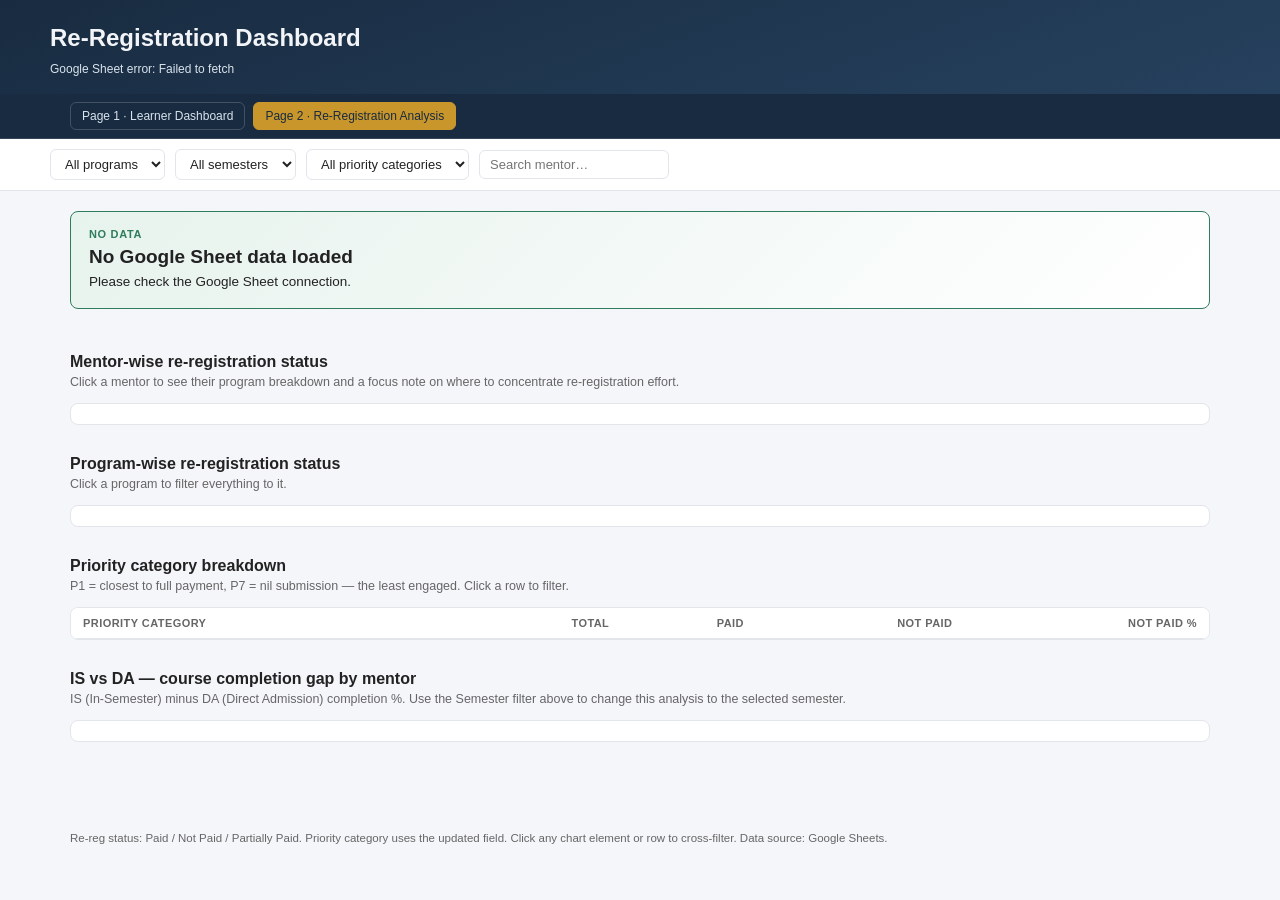
==== commit 280271d7: "Update page2.html" ====
--- a/page2.html
+++ b/page2.html
@@ -1,418 +1,1129 @@
 <!DOCTYPE html>
 <html lang="en">
+
 <head>
+
 <meta charset="UTF-8">
-<meta name="viewport" content="width=device-width, initial-scale=1.0">
-
-<title>MUJ Re-Registration Dashboard</title>
+
+<meta
+  name="viewport"
+  content="width=device-width, initial-scale=1, viewport-fit=cover"
+>
+
+<title>Re-Registration Analysis</title>
 
 <script src="https://cdn.sheetjs.com/xlsx-0.20.3/package/dist/xlsx.full.min.js"></script>
 
 <style>
-* {
-  box-sizing: border-box;
-}
-
-:root {
-  --bg:#f5f6fa;
-  --card:#ffffff;
+
+:root{
+
   --ink:#222;
   --ink-soft:#666;
   --line:#e2e6ea;
+
+  --bg:#f5f6fa;
+  --card:#ffffff;
+
   --navy:#26415e;
   --navy-deep:#182b40;
   --navy-light:#e7edf3;
+
   --gold:#c9962c;
-  --green:#2f7d5c;
-  --green-bg:#e7f3ed;
-  --red:#b1483f;
-  --red-bg:#fbebe9;
+
+  --pos:#2f7d5c;
+  --pos-bg:#e7f3ed;
+
+  --neg:#b1483f;
+  --neg-bg:#fbebe9;
+
+  --warn:#b17a1f;
+  --warn-bg:#fbf1e0;
+
   --track:#eef1f4;
-}
-
-body {
+
+}
+
+
+*{
+  box-sizing:border-box;
+}
+
+
+html{
+  height:100%;
+}
+
+
+body{
+
   margin:0;
+
+  min-height:100%;
+
+  background:var(--bg);
+
+  color:var(--ink);
+
+  /*
+    Same font as Page 1.
+  */
   font-family:Arial,sans-serif;
-  background:var(--bg);
+
+}
+
+
+/* HEADER */
+
+header{
+
+  background:
+    linear-gradient(
+      160deg,
+      var(--navy-deep),
+      var(--navy)
+    );
+
+  color:#f2f4f7;
+
+  padding:
+    24px
+    20px
+    18px;
+
+}
+
+
+header .wrap{
+
+  max-width:1180px;
+
+  margin:0 auto;
+
+}
+
+
+header h1{
+
+  font-size:24px;
+
+  margin:0 0 4px;
+
+  font-weight:600;
+
+}
+
+
+header p{
+
+  margin:0;
+
+  color:#c7d2de;
+
+  font-size:13.5px;
+
+}
+
+
+/* NAV */
+
+.page-nav{
+
+  background:var(--navy-deep);
+
+  border-bottom:
+    1px solid
+    rgba(255,255,255,.12);
+
+}
+
+
+.page-nav-wrap{
+
+  max-width:1180px;
+
+  margin:0 auto;
+
+  padding:8px 20px;
+
+  display:flex;
+
+  gap:8px;
+
+  flex-wrap:wrap;
+
+}
+
+
+.page-link{
+
+  display:inline-block;
+
+  text-decoration:none;
+
+  color:#d9e3ed;
+
+  border:
+    1px solid
+    rgba(255,255,255,.18);
+
+  padding:6px 11px;
+
+  border-radius:6px;
+
+  font-size:12px;
+
+}
+
+
+.page-link:hover,
+.page-link.active{
+
+  background:var(--gold);
+
+  color:#182b40;
+
+  border-color:var(--gold);
+
+}
+
+
+/* FILTER */
+
+.filterbar{
+
+  position:sticky;
+
+  top:0;
+
+  z-index:5;
+
+  background:var(--card);
+
+  border-bottom:
+    1px solid
+    var(--line);
+
+  padding:10px 20px;
+
+}
+
+
+.filterbar .wrap{
+
+  max-width:1180px;
+
+  margin:0 auto;
+
+  display:flex;
+
+  gap:10px;
+
+  flex-wrap:wrap;
+
+  align-items:center;
+
+}
+
+
+.filterbar select,
+.filterbar input{
+
+  font-family:Arial,sans-serif;
+
+  font-size:13px;
+
+  padding:6px 10px;
+
+  border:
+    1px solid
+    var(--line);
+
+  border-radius:6px;
+
+  background:var(--card);
+
   color:var(--ink);
-}
-
-.container {
-  width:95%;
-  max-width:1500px;
-  margin:auto;
-  padding:30px 0;
-}
-
-/* HEADER */
-
-header {
-  background:linear-gradient(160deg,var(--navy-deep),var(--navy));
-  color:white;
-  padding:24px 2.5%;
-  margin-bottom:0;
-}
-
-header h1 {
+
+}
+
+
+.chip{
+
+  display:inline-flex;
+
+  align-items:center;
+
+  gap:6px;
+
+  font-size:12px;
+
+  background:var(--navy-light);
+
+  color:var(--navy);
+
+  padding:4px 10px;
+
+  border-radius:20px;
+
+  cursor:pointer;
+
+  border:none;
+
+}
+
+
+.chip .x{
+
+  font-weight:700;
+
+}
+
+
+#clearAll{
+
+  display:none;
+
+  font-size:12px;
+
+  color:var(--ink-soft);
+
+  background:none;
+
+  border:
+    1px solid
+    var(--line);
+
+  border-radius:6px;
+
+  padding:6px 10px;
+
+  cursor:pointer;
+
+  font-family:Arial,sans-serif;
+
+}
+
+
+/* MAIN */
+
+main{
+
+  max-width:1180px;
+
+  margin:0 auto;
+
+  padding:20px 20px 60px;
+
+}
+
+
+/* TOP CARD */
+
+.top-card{
+
+  background:
+    linear-gradient(
+      135deg,
+      var(--pos-bg),
+      var(--card)
+    );
+
+  border:
+    1px solid
+    var(--pos);
+
+  border-radius:8px;
+
+  padding:16px 18px;
+
+  margin-bottom:22px;
+
+}
+
+
+.top-card .tag{
+
+  font-size:11px;
+
+  text-transform:uppercase;
+
+  letter-spacing:.06em;
+
+  color:var(--pos);
+
+  font-weight:700;
+
+}
+
+
+.top-card h3{
+
+  margin:6px 0 4px;
+
+  font-size:19px;
+
+}
+
+
+.top-card p{
+
   margin:0;
-  font-size:30px;
-}
-
-header p {
+
+  font-size:13.5px;
+
+  color:var(--ink);
+
+  line-height:1.5;
+
+}
+
+
+/* KPI */
+
+.kpis{
+
+  display:grid;
+
+  grid-template-columns:
+    repeat(4,1fr);
+
+  gap:12px;
+
+  margin-bottom:22px;
+
+}
+
+
+.kpi{
+
+  background:var(--card);
+
+  border:
+    1px solid
+    var(--line);
+
+  border-radius:8px;
+
+  padding:14px 16px;
+
+  box-shadow:
+    0 4px 14px
+    rgba(20,30,45,.06);
+
+}
+
+
+.kpi .label{
+
+  font-size:11.5px;
+
+  color:var(--ink-soft);
+
+  text-transform:uppercase;
+
+  letter-spacing:.06em;
+
+}
+
+
+.kpi .value{
+
+  font-size:23px;
+
+  margin-top:4px;
+
+  font-weight:700;
+
+}
+
+
+.kpi .sub{
+
+  font-size:12px;
+
+  color:var(--ink-soft);
+
+  margin-top:2px;
+
+}
+
+
+/* SECTIONS */
+
+section{
+
+  margin-bottom:30px;
+
+}
+
+
+h2{
+
+  font-size:16px;
+
+  font-weight:700;
+
+  margin:0 0 4px;
+
+}
+
+
+.section-note{
+
+  font-size:12.5px;
+
+  color:var(--ink-soft);
+
+  margin:0 0 14px;
+
+}
+
+
+.chart-card{
+
+  background:var(--card);
+
+  border:
+    1px solid
+    var(--line);
+
+  border-radius:8px;
+
+  padding:14px 18px 6px;
+
+}
+
+
+/* ROW */
+
+.row{
+
+  padding:8px 0;
+
+  border-bottom:
+    1px solid
+    var(--line);
+
+  cursor:pointer;
+
+  border-radius:6px;
+
+}
+
+
+.row:hover{
+
+  background:var(--track);
+
+}
+
+
+.row.active{
+
+  background:var(--navy-light);
+
+}
+
+
+.row:last-child{
+
+  border-bottom:none;
+
+}
+
+
+.row-head{
+
+  display:grid;
+
+  grid-template-columns:
+    22px
+    180px
+    1fr
+    128px;
+
+  align-items:center;
+
+  gap:10px;
+
+}
+
+
+.row-head .rank{
+
+  font-family:
+    'Courier New',
+    monospace;
+
+  font-size:12px;
+
+  color:var(--ink-soft);
+
+}
+
+
+.row-head .name{
+
+  font-size:13.5px;
+
+  font-weight:600;
+
+  overflow:hidden;
+
+  text-overflow:ellipsis;
+
+  white-space:nowrap;
+
+}
+
+
+.bar-track{
+
+  position:relative;
+
+  height:15px;
+
+  background:var(--track);
+
+  border-radius:3px;
+
+  overflow:hidden;
+
+}
+
+
+.bar-fill{
+
+  position:absolute;
+
+  left:0;
+
+  top:0;
+
+  height:100%;
+
+  background:var(--navy);
+
+}
+
+
+.meta{
+
+  font-size:12px;
+
+  text-align:right;
+
+  color:var(--ink-soft);
+
+  white-space:nowrap;
+
+}
+
+
+.meta b{
+
+  color:var(--ink);
+
+  font-family:
+    'Courier New',
+    monospace;
+
+}
+
+
+.pills{
+
+  grid-column:2/-1;
+
+  display:flex;
+
+  flex-wrap:wrap;
+
+  gap:6px;
+
+  margin-top:6px;
+
+}
+
+
+.pill{
+
+  font-size:11px;
+
+  padding:2px 8px;
+
+  border-radius:20px;
+
+  background:var(--track);
+
+  color:var(--ink-soft);
+
+  white-space:nowrap;
+
+}
+
+
+.pill b{
+
+  color:var(--ink);
+
+  font-family:
+    'Courier New',
+    monospace;
+
+}
+
+
+.focus-note{
+
+  grid-column:2/-1;
+
   margin-top:8px;
-  color:#d9e3ed;
-  font-size:14px;
-}
-
-/* NAV */
-
-.page-nav {
-  background:var(--navy-deep);
-  border-bottom:1px solid rgba(255,255,255,.12);
-}
-
-.page-nav-wrap {
-  width:95%;
-  max-width:1500px;
-  margin:auto;
-  padding:8px 0;
-  display:flex;
-  gap:8px;
-  flex-wrap:wrap;
-}
-
-.page-link {
+
+  padding:10px 12px;
+
+  background:var(--warn-bg);
+
+  border:
+    1px solid
+    var(--warn);
+
+  border-radius:6px;
+
+  font-size:12.5px;
+
+  color:var(--ink);
+
+  line-height:1.5;
+
+}
+
+
+.focus-note .flabel{
+
+  font-size:10.5px;
+
+  text-transform:uppercase;
+
+  letter-spacing:.05em;
+
+  color:var(--warn);
+
+  font-weight:700;
+
+  display:block;
+
+  margin-bottom:3px;
+
+}
+
+
+/* TABLE */
+
+.table-wrap{
+
+  overflow-x:auto;
+
+  border:
+    1px solid
+    var(--line);
+
+  border-radius:8px;
+
+  background:var(--card);
+
+}
+
+
+table{
+
+  border-collapse:collapse;
+
+  width:100%;
+
+  min-width:560px;
+
+  font-size:13px;
+
+}
+
+
+th,
+td{
+
+  padding:9px 12px;
+
+  text-align:right;
+
+  border-bottom:
+    1px solid
+    var(--line);
+
+  white-space:nowrap;
+
+}
+
+
+th:first-child,
+td:first-child{
+
+  text-align:left;
+
+  position:sticky;
+
+  left:0;
+
+  background:var(--card);
+
+}
+
+
+th{
+
+  font-size:11px;
+
+  text-transform:uppercase;
+
+  letter-spacing:.04em;
+
+  color:var(--ink-soft);
+
+  background:var(--card);
+
+}
+
+
+tbody tr{
+
+  cursor:pointer;
+
+}
+
+
+tbody tr:hover td{
+
+  background:var(--track);
+
+}
+
+
+tbody tr.active td{
+
+  background:var(--navy-light);
+
+}
+
+
+/* BADGES */
+
+.badge{
+
   display:inline-block;
-  text-decoration:none;
-  color:#d9e3ed;
-  border:1px solid rgba(255,255,255,.18);
-  padding:7px 12px;
-  border-radius:6px;
+
+  padding:2px 8px;
+
+  border-radius:20px;
+
   font-size:12px;
-}
-
-.page-link:hover,
-.page-link.active {
-  background:var(--gold);
-  color:#182b40;
-  border-color:var(--gold);
-}
-
-/* STATUS */
-
-.connection-status {
-  margin-top:12px;
+
+}
+
+
+.badge.pos{
+
+  background:var(--pos-bg);
+
+  color:var(--pos);
+
+}
+
+
+.badge.neg{
+
+  background:var(--neg-bg);
+
+  color:var(--neg);
+
+}
+
+
+.badge.warn{
+
+  background:var(--warn-bg);
+
+  color:var(--warn);
+
+}
+
+
+/* IS DA */
+
+.div-row{
+
+  display:grid;
+
+  grid-template-columns:
+    180px
+    1fr
+    170px;
+
+  align-items:center;
+
+  gap:10px;
+
+  padding:6px 0;
+
+  border-bottom:
+    1px solid
+    var(--line);
+
+}
+
+
+.div-row:last-child{
+
+  border-bottom:none;
+
+}
+
+
+.div-row .name{
+
+  font-size:13px;
+
+  overflow:hidden;
+
+  text-overflow:ellipsis;
+
+  white-space:nowrap;
+
+}
+
+
+.div-track{
+
+  position:relative;
+
+  height:15px;
+
+  background:var(--track);
+
+  border-radius:3px;
+
+}
+
+
+.div-mid{
+
+  position:absolute;
+
+  left:50%;
+
+  top:-2px;
+
+  width:1px;
+
+  height:19px;
+
+  background:var(--ink-soft);
+
+  opacity:.4;
+
+}
+
+
+.div-fill{
+
+  position:absolute;
+
+  top:0;
+
+  height:100%;
+
+  border-radius:2px;
+
+  background:var(--navy);
+
+}
+
+
+.div-fill.neg{
+
+  background:var(--neg);
+
+}
+
+
+.div-row .meta{
+
   font-size:12px;
-  color:#d9e3ed;
-}
-
-/* KPI */
-
-.kpi-grid {
-  display:grid;
-  grid-template-columns:repeat(6,1fr);
-  gap:15px;
-  margin-bottom:25px;
-}
-
-.card {
-  background:var(--card);
+
+  text-align:right;
+
+  color:var(--ink-soft);
+
+  white-space:nowrap;
+
+}
+
+
+.div-row .meta b{
+
+  color:var(--ink);
+
+  font-family:
+    'Courier New',
+    monospace;
+
+}
+
+
+.div-row .meta b.neg{
+
+  color:var(--neg);
+
+}
+
+
+.empty{
+
   padding:20px;
-  border-radius:10px;
-  border:1px solid var(--line);
-  box-shadow:0 2px 8px rgba(0,0,0,0.06);
-}
-
-.card h3 {
-  font-size:14px;
-  margin:0 0 10px;
+
+  text-align:center;
+
   color:var(--ink-soft);
-}
-
-.number {
-  font-size:28px;
-  font-weight:bold;
-}
-
-/* FILTERS */
-
-.filters {
-  display:grid;
-  grid-template-columns:repeat(5,1fr);
-  gap:10px;
-  margin-bottom:15px;
-}
-
-.filters select,
-.search input {
-  width:100%;
-  padding:12px;
-  border:1px solid #ddd;
-  border-radius:7px;
-  background:white;
-  font-family:Arial,sans-serif;
-  color:#222;
-}
-
-.filters select:focus,
-.search input:focus {
-  outline:none;
-  border-color:var(--navy);
-}
-
-/* SEARCH */
-
-.search {
-  margin-bottom:20px;
-  display:flex;
-  gap:10px;
-}
-
-.search input {
-  flex:1;
-}
-
-.reset-btn {
-  padding:12px 18px;
-  border:none;
-  border-radius:7px;
-  background:var(--navy);
-  color:white;
-  cursor:pointer;
-  font-family:Arial,sans-serif;
-}
-
-.reset-btn:hover {
-  background:var(--navy-deep);
-}
-
-/* SECTION */
-
-.section {
-  margin-bottom:25px;
-}
-
-.section-title {
-  font-size:20px;
-  font-weight:bold;
-  margin-bottom:5px;
-}
-
-.section-note {
+
+  font-size:13px;
+
+}
+
+
+/* FOOTER */
+
+footer{
+
+  max-width:1180px;
+
+  margin:0 auto;
+
+  padding:0 20px 30px;
+
+  font-size:11.5px;
+
   color:var(--ink-soft);
-  font-size:13px;
-  margin-bottom:12px;
-}
-
-/* TABLE */
-
-.table-section {
-  background:var(--card);
-  border-radius:10px;
-  overflow-x:auto;
-  border:1px solid var(--line);
-}
-
-table {
-  width:100%;
-  border-collapse:collapse;
-}
-
-th,
-td {
-  padding:12px;
-  text-align:left;
-  border-bottom:1px solid #eee;
-  white-space:nowrap;
-}
-
-th {
-  background:#f7f7f7;
-  font-size:13px;
-  color:#555;
-  position:sticky;
-  top:0;
-  z-index:1;
-}
-
-td {
-  font-size:13px;
-}
-
-tbody tr:hover {
-  background:#f8fafc;
-}
-
-/* BADGES */
-
-.badge {
-  display:inline-block;
-  padding:4px 9px;
-  border-radius:20px;
-  font-size:11px;
-  font-weight:bold;
-}
-
-.badge-green {
-  background:var(--green-bg);
-  color:var(--green);
-}
-
-.badge-red {
-  background:var(--red-bg);
-  color:var(--red);
-}
-
-.badge-blue {
-  background:var(--navy-light);
-  color:var(--navy);
-}
-
-/* SEMESTER TABLE */
-
-.semester-row {
-  cursor:pointer;
-}
-
-.semester-row.selected {
-  background:var(--navy-light);
-}
-
-.percent {
-  font-weight:bold;
-}
-
-/* SALES MATRIX */
-
-.sales-table th,
-.sales-table td {
-  text-align:center;
-}
-
-.sales-table th:first-child,
-.sales-table td:first-child {
-  text-align:left;
-}
-
-.sales-inside {
-  color:#26415e;
-  font-weight:bold;
-}
-
-.sales-channel {
-  color:#2f7d5c;
-  font-weight:bold;
-}
-
-.sales-other {
-  color:#b17a1f;
-  font-weight:bold;
-}
-
-/* COMBINATION */
-
-.combination-bar {
-  height:8px;
-  background:var(--track);
-  border-radius:5px;
-  overflow:hidden;
-  margin-top:6px;
-}
-
-.combination-fill {
-  height:100%;
-  background:var(--navy);
-}
-
-/* EMPTY */
-
-.empty {
-  text-align:center;
-  padding:25px;
-  color:var(--ink-soft);
-}
-
-/* FOOTER */
-
-footer {
-  text-align:center;
-  padding:20px;
-  color:var(--ink-soft);
-  font-size:12px;
-}
+
+}
+
 
 /* MOBILE */
 
-@media(max-width:1200px) {
-
-  .kpi-grid {
-    grid-template-columns:repeat(3,1fr);
+@media(max-width:720px){
+
+  .kpis{
+
+    grid-template-columns:
+      repeat(2,1fr);
+
   }
 
-  .filters {
-    grid-template-columns:repeat(3,1fr);
+
+  .row-head{
+
+    grid-template-columns:
+      18px
+      1fr
+      80px;
+
+    gap:6px;
+
   }
-}
-
-@media(max-width:800px) {
-
-  .kpi-grid {
-    grid-template-columns:repeat(2,1fr);
+
+
+  .pills{
+
+    grid-column:1/-1;
+
   }
 
-  .filters {
-    grid-template-columns:repeat(2,1fr);
+
+  .div-row{
+
+    grid-template-columns:
+      120px
+      1fr;
+
   }
 
-  .search {
-    flex-direction:column;
+
+  .div-row .meta{
+
+    grid-column:1/-1;
+
+    text-align:left;
+
   }
-}
-
-@media(max-width:600px) {
-
-  .container {
-    width:94%;
-  }
-
-  header h1 {
-    font-size:24px;
-  }
-
-  .kpi-grid {
-    grid-template-columns:repeat(2,1fr);
-  }
-
-  .filters {
-    grid-template-columns:1fr;
-  }
-}
+
+}
+
 </style>
+
 </head>
 
+
 <body>
 
+
 <header>
 
-  <h1>MUJ Re-Registration Dashboard</h1>
-
-  <p>Aug - Sep 2026</p>
-
-  <div id="connectionStatus" class="connection-status">
-    Connecting to Google Sheet…
+  <div class="wrap">
+
+    <h1>
+      Re-Registration Dashboard
+    </h1>
+
+    <div
+      style="
+        display:flex;
+        align-items:center;
+        gap:10px;
+        flex-wrap:wrap;
+        margin-top:10px;
+      "
+    >
+
+      <span
+        id="excelStatus"
+        style="
+          font-size:12px;
+          color:#d9e3ed;
+        "
+      >
+        Connecting to Google Sheet…
+      </span>
+
+    </div>
+
   </div>
 
 </header>
 
+
 <div class="page-nav">
 
   <div class="page-nav-wrap">
 
-    <a href="index.html" class="page-link active">
+    <a
+      class="page-link"
+      href="index.html"
+    >
       Page 1 · Learner Dashboard
     </a>
 
-    <a href="page2.html" class="page-link">
+    <a
+      class="page-link active"
+      href="page2.html"
+    >
       Page 2 · Re-Registration Analysis
     </a>
 
@@ -420,699 +1131,3009 @@
 
 </div>
 
-<div class="container">
-
-  <!-- KPI -->
-
-  <div class="kpi-grid">
-
-    <div class="card">
-      <h3>Total Learners</h3>
-      <div class="number" id="kpiTotal">0</div>
-    </div>
-
-    <div class="card">
-      <h3>Exam Attended</h3>
-      <div class="number" id="kpiExam">0</div>
-    </div>
-
-    <div class="card">
-      <h3>Assignment Submitted</h3>
-      <div class="number" id="kpiAssignment">0</div>
-    </div>
-
-    <div class="card">
-      <h3>Re-Reg Done</h3>
-      <div class="number" id="kpiDone">0</div>
-    </div>
-
-    <div class="card">
-      <h3>Re-Reg Not Done</h3>
-      <div class="number" id="kpiNotDone">0</div>
-    </div>
-
-    <div class="card">
-      <h3>Re-Reg %</h3>
-      <div class="number" id="kpiPercent">0%</div>
-    </div>
-
-  </div>
-
-
-  <!-- FILTERS -->
-
-  <div class="filters">
-
-    <select id="programFilter">
-      <option value="">All Programs</option>
+
+<div class="filterbar">
+
+  <div class="wrap">
+
+    <select id="progSel">
+      <option value="">
+        All programs
+      </option>
     </select>
 
-    <select id="batchFilter">
-      <option value="">All Batches</option>
+
+    <select id="semSel">
+      <option value="">
+        All semesters
+      </option>
     </select>
 
-    <select id="semesterFilter">
-      <option value="">All Semesters</option>
+
+    <select id="priSel">
+      <option value="">
+        All priority categories
+      </option>
     </select>
 
-    <select id="examFilter">
-      <option value="">All Exam Attendance</option>
-      <option value="Present">Present</option>
-      <option value="Absent">Absent</option>
-    </select>
-
-    <select id="assignmentFilter">
-      <option value="">All Assignment Status</option>
-      <option value="Submitted">Submitted</option>
-      <option value="Not Submitted">Not Submitted</option>
-    </select>
-
-  </div>
-
-  <div class="filters">
-
-    <select id="reregFilter">
-      <option value="">All Re-Reg Status</option>
-      <option value="Done">Done</option>
-      <option value="Not Done">Not Done</option>
-    </select>
-
-  </div>
-
-
-  <!-- SEARCH -->
-
-  <div class="search">
 
     <input
       type="text"
-      id="searchInput"
-      placeholder="Search by Roll No or Learner Name..."
+      id="mentorSearch"
+      placeholder="Search mentor…"
     >
 
-    <button
-      class="reset-btn"
-      id="resetBtn"
-    >
-      Reset Filters
+
+    <span id="chips"></span>
+
+
+    <button id="clearAll">
+      Clear all filters ✕
     </button>
 
   </div>
 
-
-  <!-- SEMESTER PERFORMANCE -->
-
-  <div class="section">
-
-    <div class="section-title">
-      Semester-wise Performance
+</div>
+
+
+<main>
+
+
+  <div
+    class="top-card"
+    id="topCard"
+  ></div>
+
+
+  <div
+    class="kpis"
+    id="kpis"
+  ></div>
+
+
+  <section>
+
+    <h2 id="mentorHeading">
+      Mentor-wise re-registration status
+    </h2>
+
+    <p class="section-note">
+      Click a mentor to see their program breakdown and a focus note on where to concentrate re-registration effort.
+    </p>
+
+    <div class="chart-card">
+
+      <div id="mentorChart"></div>
+
     </div>
 
-    <div class="section-note">
-      Semester-wise learner, exam attendance, assignment and re-registration performance.
+  </section>
+
+
+  <section>
+
+    <h2 id="programHeading">
+      Program-wise re-registration status
+    </h2>
+
+    <p class="section-note">
+      Click a program to filter everything to it.
+    </p>
+
+    <div class="chart-card">
+
+      <div id="programChart"></div>
+
     </div>
 
-    <div class="table-section">
+  </section>
+
+
+  <section>
+
+    <h2 id="priorityHeading">
+      Priority category breakdown
+    </h2>
+
+    <p class="section-note">
+      P1 = closest to full payment, P7 = nil submission — the least engaged. Click a row to filter.
+    </p>
+
+    <div class="table-wrap">
 
       <table>
 
         <thead>
 
           <tr>
-            <th>Semester</th>
-            <th>Total Learners</th>
-            <th>Exam Attended</th>
-            <th>Exam %</th>
-            <th>Assignment Submitted</th>
-            <th>Assignment %</th>
-            <th>Re-Reg Done</th>
-            <th>Re-Reg %</th>
+
+            <th>
+              Priority category
+            </th>
+
+            <th>
+              Total
+            </th>
+
+            <th>
+              Paid
+            </th>
+
+            <th>
+              Not paid
+            </th>
+
+            <th>
+              Not paid %
+            </th>
+
           </tr>
 
         </thead>
 
-        <tbody id="semesterBody"></tbody>
+        <tbody id="priBody"></tbody>
 
       </table>
 
     </div>
 
-  </div>
-
-
-  <!-- SALES TYPE -->
-
-  <div class="section">
-
-    <div class="section-title">
-      Sales Type Bifurcation — Semester-wise
+  </section>
+
+
+  <section>
+
+    <h2>
+      IS vs DA — course completion gap by mentor
+    </h2>
+
+    <p class="section-note">
+      IS (In-Semester) minus DA (Direct Admission) completion %. Use the Semester filter above to change this analysis to the selected semester.
+    </p>
+
+    <div class="chart-card">
+
+      <div id="isdaChart"></div>
+
     </div>
 
-    <div class="section-note">
-      Sales Type is derived from Lead Name: IS = Inside Sales, DA = Channel.
-    </div>
-
-    <div class="table-section">
-
-      <table class="sales-table">
-
-        <thead>
-
-          <tr>
-            <th>Semester</th>
-            <th>Inside Sales</th>
-            <th>Channel</th>
-            <th>Other</th>
-            <th>Total</th>
-          </tr>
-
-        </thead>
-
-        <tbody id="salesBody"></tbody>
-
-      </table>
-
-    </div>
-
-  </div>
-
-
-  <!-- STATUS COMBINATION -->
-
-  <div class="section">
-
-    <div class="section-title">
-      Learner Status Combination
-    </div>
-
-    <div class="section-note">
-      Combination of exam attendance, assignment submission and re-registration status.
-    </div>
-
-    <div class="table-section">
-
-      <table>
-
-        <thead>
-
-          <tr>
-            <th>Status Combination</th>
-            <th>Learners</th>
-            <th>Percentage</th>
-            <th>Distribution</th>
-          </tr>
-
-        </thead>
-
-        <tbody id="combinationBody"></tbody>
-
-      </table>
-
-    </div>
-
-  </div>
-
-
-  <!-- LEARNER DETAILS -->
-
-  <div class="section">
-
-    <div class="section-title">
-      Learner Details
-    </div>
-
-    <div class="section-note">
-      Showing learners based on the selected filters.
-    </div>
-
-    <div class="table-section">
-
-      <table>
-
-        <thead>
-
-          <tr>
-            <th>Roll No</th>
-            <th>Name</th>
-            <th>Program</th>
-            <th>Batch</th>
-            <th>Sales Type</th>
-            <th>Exam Attendance</th>
-            <th>Assignment</th>
-            <th>Current Sem</th>
-            <th>Re-Reg</th>
-          </tr>
-
-        </thead>
-
-        <tbody id="learnerBody"></tbody>
-
-      </table>
-
-    </div>
-
-  </div>
-
-</div>
+  </section>
+
+
+</main>
+
 
 <footer>
-  Data Source: Google Sheets · Automatically refreshed every 60 seconds
+
+  Re-reg status: Paid / Not Paid / Partially Paid.
+  Priority category uses the updated field.
+  Click any chart element or row to cross-filter.
+  Data source: Google Sheets.
+
 </footer>
 
 
 <script>
+
 
 const GOOGLE_SHEET_ID =
   '1iwtwKK5JAG-qDRnjcMf5GGL5CMBMW9X3QFYtaawvCqg';
 
-const SHEET_NAME = 'Sheet1';
-
-const REFRESH_MS = 60000;
-
-let RAW = [];
+const GOOGLE_SHEET1_NAME =
+  'Sheet1';
+
+const GOOGLE_SHEET2_NAME =
+  'Sheet2';
+
+const GOOGLE_REFRESH_MS =
+  60000;
+
+
+let RAW = {
+
+  mentors:[],
+  programs:[],
+  priorities:[],
+  semesters:[],
+  rows:[]
+
+};
+
+
+let ISDA = [];
+
+let NOTES = {};
 
 let refreshTimer = null;
 
 let refreshBusy = false;
 
 
+const state = {
+
+  mentor:null,
+
+  program:null,
+
+  priority:null,
+
+  semester:null,
+
+  _mentorName:null,
+
+  _programName:null,
+
+  _priorityName:null,
+
+  _semesterName:null
+
+};
+
+
 /* =========================
-   BASIC HELPERS
+   HELPERS
 ========================= */
 
-function norm(value) {
-
-  if (value === null || value === undefined) {
-    return '';
-  }
-
-  return String(value).trim();
-
-}
-
-
-function key(value) {
+function norm(value){
+
+  return String(
+    value ?? ''
+  ).trim();
+
+}
+
+
+function key(value){
 
   return norm(value)
     .toLowerCase()
-    .replace(/[\s._-]+/g, ' ')
+    .replace(/[\s._-]+/g,' ')
     .trim();
 
 }
 
 
+function fmt(value){
+
+  return Number(
+    value || 0
+  ).toFixed(1) + '%';
+
+}
+
+
+function short(value){
+
+  return String(
+    value || ''
+  ).split(' - ')[0];
+
+}
+
+
+function pct(value){
+
+  const n =
+    Number(value);
+
+  if (
+    !Number.isFinite(n)
+  ){
+
+    return 0;
+
+  }
+
+
+  return Math.abs(n) <= 1.0000001
+    ? n * 100
+    : n;
+
+}
+
+
 /* =========================
-   HEADER FINDER
+   SEMESTER NORMALIZATION
 ========================= */
 
-function findColumn(headers, aliases) {
-
-  const normalizedHeaders =
-    headers.map(h => ({
-      original:h,
-      normalized:key(h)
-    }));
-
-  for (const alias of aliases) {
-
-    const aliasKey = key(alias);
-
-    const found = normalizedHeaders.find(
-      h => h.normalized === aliasKey
+function semesterKey(value){
+
+  const s =
+    norm(value).toLowerCase();
+
+
+  /*
+    Examples:
+
+    Sem 1       -> 1
+    Semester 1  -> 1
+    Semester-1  -> 1
+    Term 1      -> 1
+    1           -> 1
+  */
+
+  const match =
+    s.match(/\d+/);
+
+
+  if (match){
+
+    return String(
+      parseInt(
+        match[0],
+        10
+      )
     );
 
-    if (found) {
-      return found.original;
+  }
+
+
+  return s
+    .replace(
+      /\bsemester\b|\bsem\b|\bterm\b/g,
+      ''
+    )
+    .trim();
+
+}
+
+
+function sameSemester(
+  a,
+  b
+){
+
+  return (
+    semesterKey(a) ===
+    semesterKey(b)
+  );
+
+}
+
+
+/* =========================
+   FIND COLUMN
+========================= */
+
+function findColumn(
+  headers,
+  names
+){
+
+  for(
+    const wanted of names
+  ){
+
+    const wantedKey =
+      key(wanted);
+
+
+    const found =
+      headers.find(
+        header =>
+          key(header) ===
+          wantedKey
+      );
+
+
+    if(found){
+
+      return found;
+
     }
 
   }
 
+
   return null;
+
 }
 
 
 /* =========================
-   ROLL NUMBER
+   SHEET 1
 ========================= */
 
-function cleanRollNo(value) {
-
-  if (value === null || value === undefined) {
-    return '';
+function normalizeWorkbookRows(rows){
+
+  if(
+    !rows ||
+    !rows.length
+  ){
+
+    throw new Error(
+      'Sheet1 is empty.'
+    );
+
   }
 
+
+  const headers =
+    Object.keys(
+      rows[0]
+    ).map(norm);
+
+
+  const required = [
+
+    'Program',
+
+    'Mentors',
+
+    'Re reg status',
+
+    'Priority Category updated',
+
+    'Semester'
+
+  ];
+
+
+  const missing =
+    required.filter(
+      wanted =>
+        !headers.some(
+          header =>
+            key(header) ===
+            key(wanted)
+        )
+    );
+
+
+  if(
+    missing.length
+  ){
+
+    throw new Error(
+      'Sheet1 is missing required column(s): ' +
+      missing.join(', ')
+    );
+
+  }
+
+
+  const actualHeader =
+    wanted =>
+      headers.find(
+        header =>
+          key(header) ===
+          key(wanted)
+      ) ||
+      wanted;
+
+
+  return rows.map(
+    row => ({
+
+      Program:
+        norm(
+          row[
+            actualHeader(
+              'Program'
+            )
+          ]
+        ),
+
+      Mentors:
+        norm(
+          row[
+            actualHeader(
+              'Mentors'
+            )
+          ]
+        ),
+
+      ReReg:
+        norm(
+          row[
+            actualHeader(
+              'Re reg status'
+            )
+          ]
+        ),
+
+      Priority:
+        norm(
+          row[
+            actualHeader(
+              'Priority Category updated'
+            )
+          ]
+        ),
+
+      Semester:
+        norm(
+          row[
+            actualHeader(
+              'Semester'
+            )
+          ]
+        ),
+
+      LeadName:
+        norm(
+          row[
+            actualHeader(
+              'Lead Name'
+            )
+          ]
+        )
+
+    })
+  )
+  .filter(
+    row =>
+      row.Program ||
+      row.Mentors ||
+      row.ReReg ||
+      row.Priority ||
+      row.Semester
+  );
+
+}
+
+
+/* =========================
+   PAYMENT
+========================= */
+
+function classifyPayment(
+  status
+){
+
+  const s =
+    key(status);
+
+
+  if(
+    s === 'paid' ||
+    (
+      s.includes('paid') &&
+      !s.includes('not') &&
+      !s.includes('partial')
+    )
+  ){
+
+    return 'paid';
+
+  }
+
+
+  if(
+    s.includes('partial')
+  ){
+
+    return 'partial';
+
+  }
+
+
+  return 'not_paid';
+
+}
+
+
+/* =========================
+   RAW DATA
+========================= */
+
+function buildRawFromSheet1(
+  rows
+){
+
+  const normalized =
+    normalizeWorkbookRows(
+      rows
+    );
+
+
+  const preferredPrograms = [
+
+    'B.Com',
+    'BBA',
+    'BCA',
+    'M.Com',
+    'MA in Economics',
+    'MA.JMC',
+    'MBA',
+    'MCA'
+
+  ];
+
+
+  const preferredPriorities = [
+
+    'P1 - Full / Annual Payment',
+    'P2 - All IA_All Exams',
+    'P3 - Full Exam_Part/Nil IA',
+    'P4 - Full IA_Part/Nil Exam',
+    'P5 - Partial IA_Partial Exams',
+    'P6 - Partial IA_Nil Exams/Nil IA_Partial Exams',
+    'P7 - Nil IA_Nil Exams'
+
+  ];
+
+
+  const mentorSet =
+    new Set();
+
+
+  const programSet =
+    new Set();
+
+
+  const prioritySet =
+    new Set();
+
+
+  const semesterSet =
+    new Set();
+
+
+  normalized.forEach(
+    row => {
+
+      if(row.Mentors)
+        mentorSet.add(
+          row.Mentors
+        );
+
+
+      if(row.Program)
+        programSet.add(
+          row.Program
+        );
+
+
+      if(row.Priority)
+        prioritySet.add(
+          row.Priority
+        );
+
+
+      semesterSet.add(
+        row.Semester ||
+        'Not specified'
+      );
+
+    }
+  );
+
+
+  const mentors =
+    Array.from(
+      mentorSet
+    );
+
+
+  const programs = [
+
+    ...preferredPrograms
+      .filter(
+        p =>
+          programSet.has(p)
+      ),
+
+    ...Array.from(
+      programSet
+    ).filter(
+      p =>
+        !preferredPrograms.includes(p)
+    )
+
+  ];
+
+
+  const priorities = [
+
+    ...preferredPriorities
+      .filter(
+        p =>
+          prioritySet.has(p)
+      ),
+
+    ...Array.from(
+      prioritySet
+    ).filter(
+      p =>
+        !preferredPriorities.includes(p)
+    )
+
+  ];
+
+
+  const semesters =
+    Array.from(
+      semesterSet
+    ).sort(
+      (a,b) => {
+
+        const an =
+          parseInt(
+            String(a)
+              .match(/\d+/)
+              ?. [0] ||
+              '9999',
+            10
+          );
+
+
+        const bn =
+          parseInt(
+            String(b)
+              .match(/\d+/)
+              ?. [0] ||
+              '9999',
+            10
+          );
+
+
+        return (
+          an - bn ||
+          String(a)
+            .localeCompare(
+              String(b)
+            )
+        );
+
+      }
+    );
+
+
+  const mentorIndex =
+    new Map(
+      mentors.map(
+        (v,i) => [v,i]
+      )
+    );
+
+
+  const programIndex =
+    new Map(
+      programs.map(
+        (v,i) => [v,i]
+      )
+    );
+
+
+  const priorityIndex =
+    new Map(
+      priorities.map(
+        (v,i) => [v,i]
+      )
+    );
+
+
+  const semesterIndex =
+    new Map(
+      semesters.map(
+        (v,i) => [v,i]
+      )
+    );
+
+
+  const grouped =
+    new Map();
+
+
+  normalized.forEach(
+    row => {
+
+      if(
+        !row.Mentors ||
+        !row.Program ||
+        !row.Priority
+      ){
+
+        return;
+
+      }
+
+
+      const mi =
+        mentorIndex.get(
+          row.Mentors
+        );
+
+
+      const pi =
+        programIndex.get(
+          row.Program
+        );
+
+
+      const pri =
+        priorityIndex.get(
+          row.Priority
+        );
+
+
+      const semesterValue =
+        row.Semester ||
+        'Not specified';
+
+
+      const si =
+        semesterIndex.get(
+          semesterValue
+        );
+
+
+      const groupKey =
+        mi +
+        '|' +
+        pi +
+        '|' +
+        pri +
+        '|' +
+        si;
+
+
+      if(
+        !grouped.has(
+          groupKey
+        )
+      ){
+
+        grouped.set(
+          groupKey,
+          {
+
+            mi,
+            pi,
+            pri,
+            si,
+
+            total:0,
+            paid:0,
+            not_paid:0,
+            partial:0
+
+          }
+        );
+
+      }
+
+
+      const group =
+        grouped.get(
+          groupKey
+        );
+
+
+      group.total++;
+
+
+      const status =
+        classifyPayment(
+          row.ReReg
+        );
+
+
+      if(
+        status === 'paid'
+      ){
+
+        group.paid++;
+
+      }
+      else if(
+        status === 'partial'
+      ){
+
+        group.partial++;
+
+      }
+      else{
+
+        group.not_paid++;
+
+      }
+
+    }
+  );
+
+
+  const rowsOut =
+    Array.from(
+      grouped.values()
+    )
+    .sort(
+      (a,b) =>
+        a.mi-b.mi ||
+        a.pi-b.pi ||
+        a.pri-b.pri ||
+        a.si-b.si
+    )
+    .map(
+      group => [
+
+        group.mi,
+        group.pi,
+        group.pri,
+        group.total,
+        group.paid,
+        group.not_paid,
+        group.partial,
+        group.si
+
+      ]
+    );
+
+
+  return {
+
+    mentors,
+    programs,
+    priorities,
+    semesters,
+    rows:rowsOut,
+    normalized
+
+  };
+
+}
+
+
+/* =========================
+   BUILD IS DA
+========================= */
+
+function buildISDA(
+  sheet2Rows,
+  sheet1Normalized
+){
+
+  const result = [];
+
+
   /*
-    Google Sheets sometimes returns numeric
-    roll numbers as numbers.
-
-    Convert to string and remove unnecessary
-    decimal .0 if present.
+    PRIMARY SOURCE:
+    Sheet2.
+
+    Expected structure:
+
+    Mentor | Semester | IS % | DA %
+
+    We support several common
+    column-name variations.
   */
 
-  let valueString = String(value).trim();
-
-  if (/^\d+\.0$/.test(valueString)) {
-    valueString = valueString.replace(/\.0$/, '');
+  if(
+    sheet2Rows &&
+    sheet2Rows.length
+  ){
+
+    const headers =
+      Object.keys(
+        sheet2Rows[0]
+      ).map(norm);
+
+
+    const mentorCol =
+      findColumn(
+        headers,
+        [
+          'Mentors',
+          'Mentor',
+          'Primary Mentor',
+          'Primary Mentor Name'
+        ]
+      );
+
+
+    const semCol =
+      findColumn(
+        headers,
+        [
+          'Semester',
+          'Sem',
+          'Current Semester',
+          'Current Sem',
+          'Term'
+        ]
+      );
+
+
+    const isCol =
+      findColumn(
+        headers,
+        [
+          'IS %',
+          'IS%',
+          'IS Completion %',
+          'IS Completion',
+          'IS Completion Percentage'
+        ]
+      );
+
+
+    const daCol =
+      findColumn(
+        headers,
+        [
+          'DA %',
+          'DA%',
+          'DA Completion %',
+          'DA Completion',
+          'DA Completion Percentage'
+        ]
+      );
+
+
+    /*
+      We require semester here.
+
+      Without a semester column,
+      the semester filter cannot
+      genuinely change the result.
+    */
+
+    if(
+      mentorCol &&
+      semCol &&
+      isCol &&
+      daCol
+    ){
+
+      const map =
+        new Map();
+
+
+      sheet2Rows.forEach(
+        row => {
+
+          const name =
+            norm(
+              row[mentorCol]
+            );
+
+
+          const semester =
+            norm(
+              row[semCol]
+            );
+
+
+          if(
+            !name ||
+            !semester
+          ){
+
+            return;
+
+          }
+
+
+          const isPct =
+            pct(
+              row[isCol]
+            );
+
+
+          const daPct =
+            pct(
+              row[daCol]
+            );
+
+
+          const groupKey =
+            key(name) +
+            '|' +
+            semesterKey(
+              semester
+            );
+
+
+          /*
+            Prevent duplicate mentor +
+            semester rows.
+          */
+
+          if(
+            !map.has(
+              groupKey
+            )
+          ){
+
+            map.set(
+              groupKey,
+              {
+
+                name,
+
+                semester,
+
+                is_pct:isPct,
+
+                da_pct:daPct,
+
+                diff:
+                  isPct-daPct
+
+              }
+            );
+
+          }
+          else{
+
+            /*
+              If duplicate rows exist,
+              retain the latest valid
+              values rather than rendering
+              duplicate bars.
+            */
+
+            const existing =
+              map.get(
+                groupKey
+              );
+
+
+            existing.is_pct =
+              isPct;
+
+
+            existing.da_pct =
+              daPct;
+
+
+            existing.diff =
+              isPct-daPct;
+
+          }
+
+        }
+      );
+
+
+      result.push(
+        ...Array.from(
+          map.values()
+        )
+      );
+
+
+      if(
+        result.length
+      ){
+
+        return result;
+
+      }
+
+    }
+
   }
 
-  return valueString;
+
+  /*
+    FALLBACK:
+
+    If Sheet2 does not contain
+    semester-specific IS/DA data,
+    use Sheet1 only when IS/DA
+    data can be calculated.
+
+    This fallback is based on
+    re-registration payment status,
+    so it is only used when the
+    actual completion pivot is
+    unavailable.
+  */
+
+  const byMentorSemester =
+    new Map();
+
+
+  sheet1Normalized.forEach(
+    row => {
+
+      if(
+        !row.Mentors
+      ){
+
+        return;
+
+      }
+
+
+      const lead =
+        key(
+          row.LeadName
+        );
+
+
+      if(
+        lead !== 'is' &&
+        lead !== 'da'
+      ){
+
+        return;
+
+      }
+
+
+      const semester =
+        row.Semester ||
+        'Not specified';
+
+
+      const groupKey =
+        key(row.Mentors) +
+        '|' +
+        semesterKey(
+          semester
+        );
+
+
+      if(
+        !byMentorSemester.has(
+          groupKey
+        )
+      ){
+
+        byMentorSemester.set(
+          groupKey,
+          {
+
+            name:row.Mentors,
+
+            semester,
+
+            isPaid:0,
+            isTotal:0,
+
+            daPaid:0,
+            daTotal:0
+
+          }
+        );
+
+      }
+
+
+      const group =
+        byMentorSemester.get(
+          groupKey
+        );
+
+
+      const paid =
+        classifyPayment(
+          row.ReReg
+        ) === 'paid';
+
+
+      if(
+        lead === 'is'
+      ){
+
+        group.isTotal++;
+
+
+        if(paid)
+          group.isPaid++;
+
+      }
+      else{
+
+        group.daTotal++;
+
+
+        if(paid)
+          group.daPaid++;
+
+      }
+
+    }
+  );
+
+
+  byMentorSemester.forEach(
+    group => {
+
+      const isPct =
+        group.isTotal
+          ? group.isPaid /
+            group.isTotal *
+            100
+          : 0;
+
+
+      const daPct =
+        group.daTotal
+          ? group.daPaid /
+            group.daTotal *
+            100
+          : 0;
+
+
+      result.push({
+
+        name:group.name,
+
+        semester:group.semester,
+
+        is_pct:isPct,
+
+        da_pct:daPct,
+
+        diff:isPct-daPct
+
+      });
+
+    }
+  );
+
+
+  return result;
 
 }
 
 
 /* =========================
-   EXAM STATUS
+   RENDER IS DA
 ========================= */
 
-function normalizeExam(value) {
-
-  const s = norm(value).toLowerCase();
+function renderISDA(){
+
+  let data =
+    ISDA.slice();
+
 
   /*
-    ONLY these two values are Present.
-
-    Full Attended
-    Partially Attended
-
-    Everything else = Absent.
+    IMPORTANT FIX:
+
+    Filter using normalized semester
+    values.
+
+    Example:
+
+    "Semester 1"
+    "Sem 1"
+    "1"
+    "Term 1"
+
+    all match correctly.
   */
 
-  if (
-    s.includes('full attended') ||
-    s.includes('partially attended')
-  ) {
-    return 'Present';
+  if(
+    state.semester !== null
+  ){
+
+    const selectedSemester =
+      RAW.semesters[
+        state.semester
+      ];
+
+
+    const semesterData =
+      data.filter(
+        item =>
+          item.semester &&
+          sameSemester(
+            item.semester,
+            selectedSemester
+          )
+      );
+
+
+    /*
+      If semester-specific
+      data exists, ONLY show
+      that semester.
+
+      Do not keep all rows.
+    */
+
+    data =
+      semesterData;
+
   }
 
-  return 'Absent';
+
+  /*
+    Also respect mentor/program
+    filters where applicable.
+
+    ISDA is mentor-based, so
+    mentor filter is meaningful.
+  */
+
+  if(
+    state.mentor !== null
+  ){
+
+    const selectedMentor =
+      RAW.mentors[
+        state.mentor
+      ];
+
+
+    data =
+      data.filter(
+        item =>
+          key(item.name) ===
+          key(selectedMentor)
+      );
+
+  }
+
+
+  const maxAbs =
+    Math.max(
+      1,
+      ...data.map(
+        item =>
+          Math.abs(
+            Number(
+              item.diff
+            ) || 0
+          )
+      )
+    );
+
+
+  const chart =
+    document.getElementById(
+      'isdaChart'
+    );
+
+
+  if(
+    !data.length
+  ){
+
+    chart.innerHTML =
+      `<div class="empty">
+        No semester-specific IS/DA data available for the selected semester.
+      </div>`;
+
+    return;
+
+  }
+
+
+  chart.innerHTML =
+    data
+      .map(
+        item => {
+
+          const cls =
+            item.diff < 0
+              ? 'neg'
+              : '';
+
+
+          const width =
+            (
+              Math.abs(
+                item.diff
+              ) /
+              maxAbs *
+              50
+            ).toFixed(1);
+
+
+          const left =
+            item.diff >= 0
+              ? '50%'
+              : (
+                  50 -
+                  parseFloat(
+                    width
+                  )
+                ) + '%';
+
+
+          const sign =
+            item.diff > 0
+              ? '+'
+              : '';
+
+
+          return `
+
+            <div class="div-row">
+
+              <div
+                class="name"
+                title="${item.name}"
+              >
+                ${item.name}
+              </div>
+
+
+              <div class="div-track">
+
+                <div class="div-mid"></div>
+
+
+                <div
+                  class="div-fill ${cls}"
+                  style="
+                    left:${left};
+                    width:${width}%;
+                  "
+                ></div>
+
+              </div>
+
+
+              <div class="meta">
+
+                IS
+                ${Number(
+                  item.is_pct
+                ).toFixed(1)}%
+
+                ·
+
+                DA
+                ${Number(
+                  item.da_pct
+                ).toFixed(1)}%
+
+                ·
+
+                <b class="${cls}">
+
+                  ${sign}
+                  ${Number(
+                    item.diff
+                  ).toFixed(1)}
+                  pts
+
+                </b>
+
+              </div>
+
+            </div>
+
+          `;
+
+        }
+      )
+      .join('');
 
 }
 
 
 /* =========================
-   ASSIGNMENT
+   NOTES
 ========================= */
 
-function normalizeAssignment(value) {
-
-  const s = norm(value).toLowerCase();
-
-  if (
-    s.includes('submitted') ||
-    s === 'yes' ||
-    s === 'done' ||
-    s === 'completed' ||
-    s === 'complete' ||
-    s === 'true' ||
-    s === '1'
-  ) {
-
-    return 'Submitted';
+function buildNotes(){
+
+  NOTES = {};
+
+
+  RAW.mentors.forEach(
+    (
+      mentorName,
+      mentorIdx
+    ) => {
+
+      const mentorRows =
+        RAW.rows.filter(
+          row =>
+            row[0] ===
+            mentorIdx
+        );
+
+
+      const programAgg =
+        new Map();
+
+
+      mentorRows.forEach(
+        row => {
+
+          if(
+            !programAgg.has(
+              row[1]
+            )
+          ){
+
+            programAgg.set(
+              row[1],
+              {
+
+                total:0,
+                paid:0,
+                not_paid:0,
+                partial:0
+
+              }
+            );
+
+          }
+
+
+          const item =
+            programAgg.get(
+              row[1]
+            );
+
+
+          item.total +=
+            row[3];
+
+
+          item.paid +=
+            row[4];
+
+
+          item.not_paid +=
+            row[5];
+
+
+          item.partial +=
+            row[6];
+
+        }
+      );
+
+
+      let weakest =
+        null;
+
+
+      programAgg.forEach(
+        (
+          item,
+          pi
+        ) => {
+
+          const paidPct =
+            item.total
+              ? item.paid /
+                item.total *
+                100
+              : 0;
+
+
+          if(
+            !weakest ||
+            paidPct <
+            weakest.paidPct
+          ){
+
+            weakest = {
+
+              pi,
+              paidPct,
+              ...item
+
+            };
+
+          }
+
+        }
+      );
+
+
+      if(!weakest)
+        return;
+
+
+      let note =
+        `${RAW.programs[weakest.pi]} is the weakest program (${fmt(weakest.paidPct)} paid, ${weakest.not_paid.toLocaleString()} unpaid).`;
+
+
+      NOTES[mentorName] =
+        note;
+
+    }
+  );
+
+}
+
+
+/* =========================
+   FILTERS
+========================= */
+
+function populateFilters(){
+
+  const progSel =
+    document.getElementById(
+      'progSel'
+    );
+
+
+  const priSel =
+    document.getElementById(
+      'priSel'
+    );
+
+
+  const semSel =
+    document.getElementById(
+      'semSel'
+    );
+
+
+  const oldProgram =
+    state.program !== null
+      ? RAW.programs[
+          state.program
+        ]
+      : '';
+
+
+  const oldPriority =
+    state.priority !== null
+      ? RAW.priorities[
+          state.priority
+        ]
+      : '';
+
+
+  const oldSemester =
+    state.semester !== null
+      ? RAW.semesters[
+          state.semester
+        ]
+      : '';
+
+
+  progSel.innerHTML =
+    '<option value="">All programs</option>';
+
+
+  RAW.programs.forEach(
+    (
+      program,
+      index
+    ) => {
+
+      progSel.insertAdjacentHTML(
+        'beforeend',
+        `<option value="${index}">
+          ${program}
+        </option>`
+      );
+
+    }
+  );
+
+
+  semSel.innerHTML =
+    '<option value="">All semesters</option>';
+
+
+  RAW.semesters.forEach(
+    (
+      semester,
+      index
+    ) => {
+
+      semSel.insertAdjacentHTML(
+        'beforeend',
+        `<option value="${index}">
+          ${semester}
+        </option>`
+      );
+
+    }
+  );
+
+
+  priSel.innerHTML =
+    '<option value="">All priority categories</option>';
+
+
+  RAW.priorities.forEach(
+    (
+      priority,
+      index
+    ) => {
+
+      priSel.insertAdjacentHTML(
+        'beforeend',
+        `<option value="${index}">
+          ${priority}
+        </option>`
+      );
+
+    }
+  );
+
+
+  const newProgramIndex =
+    RAW.programs.indexOf(
+      oldProgram
+    );
+
+
+  const newPriorityIndex =
+    RAW.priorities.indexOf(
+      oldPriority
+    );
+
+
+  const newSemesterIndex =
+    RAW.semesters.indexOf(
+      oldSemester
+    );
+
+
+  state.program =
+    newProgramIndex >= 0
+      ? newProgramIndex
+      : null;
+
+
+  state.priority =
+    newPriorityIndex >= 0
+      ? newPriorityIndex
+      : null;
+
+
+  state.semester =
+    newSemesterIndex >= 0
+      ? newSemesterIndex
+      : null;
+
+
+  progSel.value =
+    state.program === null
+      ? ''
+      : state.program;
+
+
+  priSel.value =
+    state.priority === null
+      ? ''
+      : state.priority;
+
+
+  semSel.value =
+    state.semester === null
+      ? ''
+      : state.semester;
+
+}
+
+
+/* =========================
+   FILTERED ROWS
+========================= */
+
+function filteredRows(
+  ignore
+){
+
+  return RAW.rows.filter(
+    row =>
+
+      (
+        ignore === 'mentor' ||
+        state.mentor === null ||
+        row[0] === state.mentor
+      )
+
+      &&
+
+      (
+        ignore === 'program' ||
+        state.program === null ||
+        row[1] === state.program
+      )
+
+      &&
+
+      (
+        ignore === 'priority' ||
+        state.priority === null ||
+        row[2] === state.priority
+      )
+
+      &&
+
+      (
+        ignore === 'semester' ||
+        state.semester === null ||
+        row[7] === state.semester
+      )
+
+  );
+
+}
+
+
+/* =========================
+   AGGREGATION
+========================= */
+
+function aggBy(
+  rows,
+  dimension
+){
+
+  const map =
+    new Map();
+
+
+  rows.forEach(
+    row => {
+
+      const k =
+        row[dimension];
+
+
+      if(
+        !map.has(k)
+      ){
+
+        map.set(
+          k,
+          {
+
+            total:0,
+            paid:0,
+            not_paid:0,
+            partial:0
+
+          }
+        );
+
+      }
+
+
+      const item =
+        map.get(k);
+
+
+      item.total +=
+        row[3];
+
+
+      item.paid +=
+        row[4];
+
+
+      item.not_paid +=
+        row[5];
+
+
+      item.partial +=
+        row[6];
+
+    }
+  );
+
+
+  return map;
+
+}
+
+
+/* =========================
+   CHIPS
+========================= */
+
+function renderChips(){
+
+  const chips = [];
+
+
+  if(
+    state.mentor !== null
+  ){
+
+    chips.push({
+
+      label:
+        RAW.mentors[
+          state.mentor
+        ],
+
+      key:'mentor'
+
+    });
 
   }
 
-  return 'Not Submitted';
+
+  if(
+    state.program !== null
+  ){
+
+    chips.push({
+
+      label:
+        RAW.programs[
+          state.program
+        ],
+
+      key:'program'
+
+    });
+
+  }
+
+
+  if(
+    state.priority !== null
+  ){
+
+    chips.push({
+
+      label:
+        short(
+          RAW.priorities[
+            state.priority
+          ]
+        ),
+
+      key:'priority'
+
+    });
+
+  }
+
+
+  if(
+    state.semester !== null
+  ){
+
+    chips.push({
+
+      label:
+        RAW.semesters[
+          state.semester
+        ],
+
+      key:'semester'
+
+    });
+
+  }
+
+
+  document.getElementById(
+    'chips'
+  ).innerHTML =
+    chips.map(
+      chip =>
+        `<button
+          class="chip"
+          data-k="${chip.key}"
+        >
+          ${chip.label}
+          <span class="x">✕</span>
+        </button>`
+    ).join('');
+
+
+  document.querySelectorAll(
+    '.chip'
+  ).forEach(
+    button =>
+      button.addEventListener(
+        'click',
+        () => {
+
+          const k =
+            button.dataset.k;
+
+
+          state[k] =
+            null;
+
+
+          if(
+            k === 'program'
+          ){
+
+            document.getElementById(
+              'progSel'
+            ).value = '';
+
+          }
+
+
+          if(
+            k === 'priority'
+          ){
+
+            document.getElementById(
+              'priSel'
+            ).value = '';
+
+          }
+
+
+          if(
+            k === 'semester'
+          ){
+
+            document.getElementById(
+              'semSel'
+            ).value = '';
+
+          }
+
+
+          render();
+
+        }
+      )
+  );
+
+
+  document.getElementById(
+    'clearAll'
+  ).style.display =
+    chips.length
+      ? 'inline-block'
+      : 'none';
 
 }
 
 
 /* =========================
-   RE-REG
+   MAIN RENDER
 ========================= */
 
-function normalizeReReg(value) {
-
-  const s = norm(value).toLowerCase();
+function render(){
+
+  renderChips();
+
+
+  if(
+    !RAW.rows.length
+  ){
+
+    document.getElementById(
+      'topCard'
+    ).innerHTML =
+      `
+        <div class="tag">
+          No data
+        </div>
+
+        <h3>
+          No Google Sheet data loaded
+        </h3>
+
+        <p>
+          Please check the Google Sheet connection.
+        </p>
+      `;
+
+
+    document.getElementById(
+      'kpis'
+    ).innerHTML = '';
+
+
+    return;
+
+  }
+
+
+  const rows =
+    filteredRows(null);
+
+
+  const totals = {
+
+    total:0,
+    paid:0,
+    not_paid:0
+
+  };
+
+
+  rows.forEach(
+    row => {
+
+      totals.total +=
+        row[3];
+
+      totals.paid +=
+        row[4];
+
+      totals.not_paid +=
+        row[5];
+
+    }
+  );
+
+
+  const overallPct =
+    totals.total
+      ? totals.paid /
+        totals.total *
+        100
+      : 0;
+
+
+  const mentorRows =
+    filteredRows('mentor');
+
+
+  const mentorAgg =
+    aggBy(
+      mentorRows,
+      0
+    );
+
+
+  let mentorList =
+    [
+      ...mentorAgg.entries()
+    ]
+    .map(
+      (
+        [
+          index,
+          item
+        ]
+      ) => ({
+
+        idx:index,
+
+        name:
+          RAW.mentors[
+            index
+          ],
+
+        total:item.total,
+
+        paid:item.paid,
+
+        not_paid:item.not_paid,
+
+        paid_pct:
+          item.total
+            ? item.paid /
+              item.total *
+              100
+            : 0
+
+      })
+    )
+    .sort(
+      (a,b) =>
+        b.paid_pct -
+        a.paid_pct
+    );
+
+
+  const searchQ =
+    document.getElementById(
+      'mentorSearch'
+    ).value
+    .toLowerCase()
+    .trim();
+
+
+  if(searchQ){
+
+    mentorList =
+      mentorList.filter(
+        mentor =>
+          mentor.name
+            .toLowerCase()
+            .includes(searchQ)
+      );
+
+  }
+
+
+  const allMentorAgg =
+    [
+      ...aggBy(
+        filteredRows('mentor'),
+        0
+      ).entries()
+    ]
+    .map(
+      (
+        [
+          index,
+          item
+        ]
+      ) => ({
+
+        idx:index,
+
+        name:
+          RAW.mentors[
+            index
+          ],
+
+        total:item.total,
+
+        paid:item.paid,
+
+        not_paid:item.not_paid,
+
+        paid_pct:
+          item.total
+            ? item.paid /
+              item.total *
+              100
+            : 0
+
+      })
+    )
+    .sort(
+      (a,b) =>
+        b.paid_pct -
+        a.paid_pct
+    );
+
+
+  const kpis = [
+
+    {
+
+      label:'Students (filtered)',
+
+      value:
+        totals.total.toLocaleString(),
+
+      sub:
+        'current view'
+
+    },
+
+    {
+
+      label:'Paid',
+
+      value:
+        fmt(overallPct),
+
+      sub:
+        `${totals.paid.toLocaleString()} of ${totals.total.toLocaleString()}`
+
+    },
+
+    {
+
+      label:'Not paid',
+
+      value:
+        totals.not_paid.toLocaleString(),
+
+      sub:
+        're-registration pending'
+
+    },
+
+    {
+
+      label:
+        state.mentor !== null
+          ? 'Selected mentor'
+          : 'Mentor',
+
+      value:
+        state.mentor !== null
+          ? RAW.mentors[
+              state.mentor
+            ]
+          : (
+              allMentorAgg[0]
+                ? allMentorAgg[0].name
+                : '—'
+            ),
+
+      sub:
+        state.mentor !== null
+          ? fmt(
+              mentorList.find(
+                mentor =>
+                  mentor.idx ===
+                  state.mentor
+              )?.paid_pct || 0
+            ) +
+            ' paid'
+          : ''
+
+    }
+
+  ];
+
+
+  document.getElementById(
+    'kpis'
+  ).innerHTML =
+    kpis.map(
+      kpi =>
+        `
+          <div class="kpi">
+
+            <div class="label">
+              ${kpi.label}
+            </div>
+
+            <div class="value">
+              ${kpi.value}
+            </div>
+
+            <div class="sub">
+              ${kpi.sub}
+            </div>
+
+          </div>
+        `
+    ).join('');
+
+
+  const best =
+    allMentorAgg[0];
+
+
+  if(best){
+
+    document.getElementById(
+      'topCard'
+    ).innerHTML =
+      `
+        <div class="tag">
+          Mentor performance
+        </div>
+
+        <h3>
+          ${best.name} —
+          ${fmt(best.paid_pct)} paid
+        </h3>
+
+        <p>
+          ${best.paid.toLocaleString()}
+          of
+          ${best.total.toLocaleString()}
+          students paid.
+        </p>
+      `;
+
+  }
+
+
+  /* MENTOR */
+
+  document.getElementById(
+    'mentorHeading'
+  ).textContent =
+    state.mentor !== null
+      ? `${RAW.mentors[state.mentor]} — program breakdown`
+      : 'Mentor-wise re-registration status';
+
+
+  if(
+    !mentorList.length
+  ){
+
+    document.getElementById(
+      'mentorChart'
+    ).innerHTML =
+      `
+        <div class="empty">
+          No mentors match this filter.
+        </div>
+      `;
+
+  }
+  else{
+
+    document.getElementById(
+      'mentorChart'
+    ).innerHTML =
+      mentorList.map(
+        (
+          mentor,
+          index
+        ) => {
+
+          const active =
+            state.mentor ===
+            mentor.idx;
+
+
+          let pillsHtml =
+            '';
+
+
+          if(active){
+
+            const programAgg =
+              aggBy(
+                RAW.rows.filter(
+                  row =>
+                    row[0] ===
+                    mentor.idx &&
+
+                    (
+                      state.priority === null ||
+                      row[2] ===
+                      state.priority
+                    ) &&
+
+                    (
+                      state.semester === null ||
+                      row[7] ===
+                      state.semester
+                    )
+                ),
+                1
+              );
+
+
+            const pills =
+              [
+                ...programAgg.entries()
+              ]
+              .map(
+                (
+                  [
+                    idx,
+                    item
+                  ]
+                ) =>
+                  `
+                    <span class="pill">
+
+                      ${RAW.programs[idx]}
+
+                      <b>
+                        ${fmt(
+                          item.total
+                            ? item.paid /
+                              item.total *
+                              100
+                            : 0
+                        )}
+                      </b>
+
+                      (${item.total})
+
+                    </span>
+                  `
+              )
+              .join('');
+
+
+            pillsHtml =
+              `
+                <div class="pills">
+                  ${pills}
+                </div>
+              `;
+
+
+            if(
+              NOTES[mentor.name]
+            ){
+
+              pillsHtml +=
+                `
+                  <div class="focus-note">
+
+                    <span class="flabel">
+                      Focus for ${mentor.name}
+                    </span>
+
+                    ${NOTES[mentor.name]}
+
+                  </div>
+                `;
+
+            }
+
+          }
+
+
+          return `
+            <div
+              class="row ${active?'active':''}"
+              data-mentor="${mentor.idx}"
+            >
+
+              <div class="row-head">
+
+                <div class="rank">
+                  ${index + 1}
+                </div>
+
+                <div
+                  class="name"
+                  title="${mentor.name}"
+                >
+                  ${mentor.name}
+                </div>
+
+                <div class="bar-track">
+
+                  <div
+                    class="bar-fill"
+                    style="
+                      width:${mentor.paid_pct}%;
+                    "
+                  ></div>
+
+                </div>
+
+                <div class="meta">
+
+                  <b>
+                    ${fmt(
+                      mentor.paid_pct
+                    )}
+                  </b>
+
+                  ·
+
+                  ${mentor.not_paid}
+                  unpaid
+
+                </div>
+
+              </div>
+
+              ${pillsHtml}
+
+            </div>
+          `;
+
+        }
+      ).join('');
+
+
+    document.querySelectorAll(
+      '#mentorChart .row'
+    ).forEach(
+      element =>
+        element.addEventListener(
+          'click',
+          () => {
+
+            const index =
+              +element.dataset.mentor;
+
+
+            state.mentor =
+              state.mentor ===
+              index
+                ? null
+                : index;
+
+
+            render();
+
+          }
+        )
+    );
+
+  }
+
+
+  /* PROGRAM */
+
+  document.getElementById(
+    'programHeading'
+  ).textContent =
+    state.program !== null
+      ? `${RAW.programs[state.program]} — re-registration status`
+      : 'Program-wise re-registration status';
+
+
+  const programAgg =
+    [
+      ...aggBy(
+        filteredRows('program'),
+        1
+      ).entries()
+    ]
+    .map(
+      (
+        [
+          index,
+          item
+        ]
+      ) => ({
+
+        idx:index,
+
+        name:
+          RAW.programs[
+            index
+          ],
+
+        total:item.total,
+
+        paid:item.paid,
+
+        not_paid:item.not_paid,
+
+        paid_pct:
+          item.total
+            ? item.paid /
+              item.total *
+              100
+            : 0
+
+      })
+    )
+    .sort(
+      (a,b) =>
+        a.paid_pct -
+        b.paid_pct
+    );
+
+
+  document.getElementById(
+    'programChart'
+  ).innerHTML =
+    programAgg.map(
+      program =>
+        `
+          <div
+            class="row ${
+              state.program ===
+              program.idx
+                ? 'active'
+                : ''
+            }"
+            data-program="${program.idx}"
+          >
+
+            <div class="row-head">
+
+              <div class="rank"></div>
+
+              <div class="name">
+                ${program.name}
+              </div>
+
+              <div class="bar-track">
+
+                <div
+                  class="bar-fill"
+                  style="
+                    width:${program.paid_pct}%;
+                  "
+                ></div>
+
+              </div>
+
+              <div class="meta">
+
+                <b>
+                  ${fmt(
+                    program.paid_pct
+                  )}
+                </b>
+
+                ·
+
+                ${program.not_paid.toLocaleString()}
+                unpaid
+
+              </div>
+
+            </div>
+
+          </div>
+        `
+    ).join('');
+
+
+  document.querySelectorAll(
+    '#programChart .row'
+  ).forEach(
+    element =>
+      element.addEventListener(
+        'click',
+        () => {
+
+          const index =
+            +element.dataset.program;
+
+
+          state.program =
+            state.program ===
+            index
+              ? null
+              : index;
+
+
+          document.getElementById(
+            'progSel'
+          ).value =
+            state.program === null
+              ? ''
+              : state.program;
+
+
+          render();
+
+        }
+      )
+  );
+
+
+  /* PRIORITY */
+
+  document.getElementById(
+    'priorityHeading'
+  ).textContent =
+    state.priority !== null
+      ? `${RAW.priorities[state.priority]} — detail`
+      : 'Priority category breakdown';
+
+
+  const priorityAgg =
+    [
+      ...aggBy(
+        filteredRows('priority'),
+        2
+      ).entries()
+    ]
+    .map(
+      (
+        [
+          index,
+          item
+        ]
+      ) => ({
+
+        idx:index,
+
+        name:
+          RAW.priorities[
+            index
+          ],
+
+        total:item.total,
+
+        paid:item.paid,
+
+        not_paid:item.not_paid,
+
+        not_paid_pct:
+          item.total
+            ? item.not_paid /
+              item.total *
+              100
+            : 0
+
+      })
+    )
+    .sort(
+      (a,b) =>
+        b.not_paid -
+        a.not_paid
+    );
+
+
+  document.getElementById(
+    'priBody'
+  ).innerHTML =
+    priorityAgg.length
+      ? priorityAgg.map(
+          priority => {
+
+            const cls =
+              priority.not_paid_pct >= 60
+                ? 'neg'
+                : (
+                    priority.not_paid_pct >= 25
+                      ? 'warn'
+                      : 'pos'
+                  );
+
+
+            return `
+              <tr
+                class="${
+                  state.priority ===
+                  priority.idx
+                    ? 'active'
+                    : ''
+                }"
+                data-priority="${priority.idx}"
+              >
+
+                <td>
+                  ${priority.name}
+                </td>
+
+                <td>
+                  ${priority.total.toLocaleString()}
+                </td>
+
+                <td>
+                  ${priority.paid.toLocaleString()}
+                </td>
+
+                <td>
+                  ${priority.not_paid.toLocaleString()}
+                </td>
+
+                <td>
+
+                  <span
+                    class="badge ${cls}"
+                  >
+                    ${fmt(
+                      priority.not_paid_pct
+                    )}
+                  </span>
+
+                </td>
+
+              </tr>
+            `;
+
+          }
+        ).join('')
+      : `
+          <tr>
+
+            <td
+              colspan="5"
+              class="empty"
+            >
+              No data for this filter.
+            </td>
+
+          </tr>
+        `;
+
+
+  document.querySelectorAll(
+    '#priBody tr[data-priority]'
+  ).forEach(
+    element =>
+      element.addEventListener(
+        'click',
+        () => {
+
+          const index =
+            +element.dataset.priority;
+
+
+          state.priority =
+            state.priority ===
+            index
+              ? null
+              : index;
+
+
+          document.getElementById(
+            'priSel'
+          ).value =
+            state.priority === null
+              ? ''
+              : state.priority;
+
+
+          render();
+
+        }
+      )
+  );
+
 
   /*
-    Re-registration is considered DONE
-    only when it is paid / completed.
-
-    Partially Paid is NOT treated as Done.
+    FINAL IMPORTANT STEP:
+
+    IS/DA is rendered every time
+    render() runs.
+
+    Therefore changing the
+    Semester dropdown immediately
+    rebuilds the chart.
   */
 
-  if (
-    s === 'paid' ||
-    s === 'done' ||
-    s === 'yes' ||
-    s === 'completed' ||
-    s === 'registered'
-  ) {
-
-    return 'Done';
-
-  }
-
-  return 'Not Done';
-
-}
-
-
-/* =========================
-   SALES TYPE
-========================= */
-
-function normalizeSalesType(value) {
-
-  const s = key(value);
-
-  if (s === 'is') {
-    return 'Inside Sales';
-  }
-
-  if (s === 'da') {
-    return 'Channel';
-  }
-
-  if (!s) {
-    return 'Other';
-  }
-
-  return norm(value);
-
-}
-
-
-/* =========================
-   NORMALIZE DATA
-========================= */
-
-function normalizeRows(rows) {
-
-  if (!rows || !rows.length) {
-    throw new Error('Sheet1 is empty.');
-  }
-
-  const headers =
-    Object.keys(rows[0]).map(norm);
-
-
-  const rollCol = findColumn(
-    headers,
-    [
-      'Roll No',
-      'Roll Number',
-      'Roll_No',
-      'Roll',
-      'Roll No.',
-      'Contact Roll No',
-      'Contact Roll No.',
-      'Contact_Roll_No'
-    ]
-  );
-
-
-  const nameCol = findColumn(
-    headers,
-    [
-      'Learner Name',
-      'Name',
-      'Student Name',
-      'Full Name'
-    ]
-  );
-
-
-  const programCol = findColumn(
-    headers,
-    [
-      'Program',
-      'Program Name'
-    ]
-  );
-
-
-  const batchCol = findColumn(
-    headers,
-    [
-      'Batch',
-      'Current Batch',
-      'Original Batch'
-    ]
-  );
-
-
-  const leadCol = findColumn(
-    headers,
-    [
-      'Lead Name'
-    ]
-  );
-
-
-  const semesterCol = findColumn(
-    headers,
-    [
-      'Current Semester',
-      'Semester',
-      'Current Sem',
-      'Sem'
-    ]
-  );
-
-
-  const mockCol = findColumn(
-    headers,
-    [
-      'Mock Status'
-    ]
-  );
-
-
-  const iaCol = findColumn(
-    headers,
-    [
-      'IA Status'
-    ]
-  );
-
-
-  const reregCol = findColumn(
-    headers,
-    [
-      'Re reg status',
-      'Re-Reg',
-      'Re Reg',
-      'Re-reg',
-      'Re Registration',
-      'Re-Registration',
-      'Rereg'
-    ]
-  );
-
-
-  const required = [];
-
-  if (!programCol) required.push('Program');
-
-  if (!batchCol) required.push('Batch');
-
-  if (!semesterCol) required.push('Semester');
-
-  if (!mockCol) required.push('Mock Status');
-
-  if (!iaCol) required.push('IA Status');
-
-  if (!reregCol) required.push('Re reg status');
-
-  if (!leadCol) required.push('Lead Name');
-
-
-  if (required.length) {
-
-    throw new Error(
-      'Missing required column(s): ' +
-      required.join(', ')
-    );
-
-  }
-
-
-  return rows
-    .map(row => {
-
-      const rollNo =
-        rollCol
-          ? cleanRollNo(row[rollCol])
-          : '';
-
-
-      const name =
-        nameCol
-          ? norm(row[nameCol])
-          : '';
-
-
-      const program =
-        norm(row[programCol]);
-
-
-      const batch =
-        norm(row[batchCol]);
-
-
-      const semester =
-        norm(row[semesterCol]) ||
-        'Not Specified';
-
-
-      const leadName =
-        norm(row[leadCol]);
-
-
-      const mockStatus =
-        norm(row[mockCol]);
-
-
-      const iaStatus =
-        norm(row[iaCol]);
-
-
-      const reRegRaw =
-        norm(row[reregCol]);
-
-
-      return {
-
-        rollNo,
-
-        name,
-
-        program,
-
-        batch,
-
-        semester,
-
-        leadName,
-
-        salesType:
-          normalizeSalesType(leadName),
-
-        mockStatus,
-
-        examAttendance:
-          normalizeExam(mockStatus),
-
-        iaStatus,
-
-        assignment:
-          normalizeAssignment(iaStatus),
-
-        reRegRaw,
-
-        reReg:
-          normalizeReReg(reRegRaw)
-
-      };
-
-    })
-
-    .filter(row =>
-      row.rollNo ||
-      row.name ||
-      row.program
-    );
+  renderISDA();
 
 }
 
@@ -1121,33 +4142,47 @@
    GOOGLE SHEET
 ========================= */
 
-function googleSheetCsvUrl() {
+function googleSheetCsvUrl(
+  sheetName
+){
 
   return (
     'https://docs.google.com/spreadsheets/d/' +
-    encodeURIComponent(GOOGLE_SHEET_ID) +
+    encodeURIComponent(
+      GOOGLE_SHEET_ID
+    ) +
     '/gviz/tq?tqx=out:csv&sheet=' +
-    encodeURIComponent(SHEET_NAME)
+    encodeURIComponent(
+      sheetName
+    )
   );
 
 }
 
 
-async function fetchSheet() {
+async function fetchGoogleSheetRows(
+  sheetName
+){
 
   const response =
     await fetch(
-      googleSheetCsvUrl(),
+      googleSheetCsvUrl(
+        sheetName
+      ),
       {
         cache:'no-store'
       }
     );
 
 
-  if (!response.ok) {
+  if(
+    !response.ok
+  ){
 
     throw new Error(
-      'Could not read Google Sheet. HTTP ' +
+      'Could not read ' +
+      sheetName +
+      ' from Google Sheets. HTTP ' +
       response.status
     );
 
@@ -1158,10 +4193,13 @@
     await response.text();
 
 
-  if (!csv.trim()) {
+  if(
+    !csv.trim()
+  ){
 
     throw new Error(
-      'Google Sheet is empty.'
+      sheetName +
+      ' is empty.'
     );
 
   }
@@ -1195,1006 +4233,212 @@
 
 
 /* =========================
-   FILTER OPTIONS
+   LOAD
 ========================= */
 
-function uniqueSorted(field) {
-
-  const values =
-    [...new Set(
-      RAW
-        .map(r => r[field])
-        .filter(Boolean)
-    )];
-
-  return values.sort(
-    (a,b) =>
-      String(a).localeCompare(
-        String(b),
-        undefined,
-        {
-          numeric:true,
-          sensitivity:'base'
-        }
-      )
-  );
-
-}
-
-
-function populateFilters() {
-
-  populateSelect(
-    'programFilter',
-    uniqueSorted('program'),
-    'All Programs'
-  );
-
-
-  populateSelect(
-    'batchFilter',
-    uniqueSorted('batch'),
-    'All Batches'
-  );
-
-
-  populateSelect(
-    'semesterFilter',
-    uniqueSorted('semester'),
-    'All Semesters'
-  );
-
-}
-
-
-function populateSelect(
-  id,
-  values,
-  firstText
-) {
-
-  const select =
-    document.getElementById(id);
-
-
-  const oldValue =
-    select.value;
-
-
-  select.innerHTML =
-    `<option value="">${firstText}</option>`;
-
-
-  values.forEach(value => {
-
-    const option =
-      document.createElement('option');
-
-    option.value = value;
-
-    option.textContent = value;
-
-    select.appendChild(option);
-
-  });
-
-
-  if (
-    values.includes(oldValue)
-  ) {
-
-    select.value = oldValue;
-
-  }
-
-}
-
-
-/* =========================
-   FILTER LOGIC
-========================= */
-
-function getFilters() {
-
-  return {
-
-    program:
-      document.getElementById(
-        'programFilter'
-      ).value,
-
-    batch:
-      document.getElementById(
-        'batchFilter'
-      ).value,
-
-    semester:
-      document.getElementById(
-        'semesterFilter'
-      ).value,
-
-    exam:
-      document.getElementById(
-        'examFilter'
-      ).value,
-
-    assignment:
-      document.getElementById(
-        'assignmentFilter'
-      ).value,
-
-    rereg:
-      document.getElementById(
-        'reregFilter'
-      ).value,
-
-    search:
-      document.getElementById(
-        'searchInput'
-      ).value
-      .toLowerCase()
-      .trim()
-
-  };
-
-}
-
-
-function rowMatches(
-  row,
-  filters,
-  ignoreSemester = false
-) {
-
-  if (
-    filters.program &&
-    row.program !== filters.program
-  ) {
-    return false;
-  }
-
-
-  if (
-    filters.batch &&
-    row.batch !== filters.batch
-  ) {
-    return false;
-  }
-
-
-  if (
-    !ignoreSemester &&
-    filters.semester &&
-    row.semester !== filters.semester
-  ) {
-    return false;
-  }
-
-
-  if (
-    filters.exam &&
-    row.examAttendance !== filters.exam
-  ) {
-    return false;
-  }
-
-
-  if (
-    filters.assignment &&
-    row.assignment !== filters.assignment
-  ) {
-    return false;
-  }
-
-
-  if (
-    filters.rereg &&
-    row.reReg !== filters.rereg
-  ) {
-    return false;
-  }
-
-
-  if (filters.search) {
-
-    const searchable =
-      (
-        row.rollNo +
-        ' ' +
-        row.name
-      ).toLowerCase();
-
-
-    if (
-      !searchable.includes(
-        filters.search
-      )
-    ) {
-
-      return false;
-
-    }
-
-  }
-
-
-  return true;
-
-}
-
-
-function getFilteredRows() {
-
-  const filters =
-    getFilters();
-
-
-  return RAW.filter(
-    row =>
-      rowMatches(
-        row,
-        filters,
-        false
-      )
-  );
-
-}
-
-
-/* =========================
-   KPI
-========================= */
-
-function renderKPIs() {
-
-  const rows =
-    getFilteredRows();
-
-
-  const total =
-    rows.length;
-
-
-  const exam =
-    rows.filter(
-      r => r.examAttendance === 'Present'
-    ).length;
-
-
-  const assignment =
-    rows.filter(
-      r => r.assignment === 'Submitted'
-    ).length;
-
-
-  const done =
-    rows.filter(
-      r => r.reReg === 'Done'
-    ).length;
-
-
-  const notDone =
-    total - done;
-
-
-  const percent =
-    total
-      ? ((done / total) * 100).toFixed(1)
-      : '0.0';
-
-
-  document.getElementById(
-    'kpiTotal'
-  ).textContent =
-    total.toLocaleString();
-
-
-  document.getElementById(
-    'kpiExam'
-  ).textContent =
-    exam.toLocaleString();
-
-
-  document.getElementById(
-    'kpiAssignment'
-  ).textContent =
-    assignment.toLocaleString();
-
-
-  document.getElementById(
-    'kpiDone'
-  ).textContent =
-    done.toLocaleString();
-
-
-  document.getElementById(
-    'kpiNotDone'
-  ).textContent =
-    notDone.toLocaleString();
-
-
-  document.getElementById(
-    'kpiPercent'
-  ).textContent =
-    percent + '%';
-
-}
-
-
-/* =========================
-   SEMESTER ANALYSIS
-========================= */
-
-function renderSemesterAnalysis() {
-
-  const filters =
-    getFilters();
-
-
-  /*
-    Ignore semester filter here so
-    the comparison remains semester-wise.
-  */
-
-  const rows =
-    RAW.filter(
-      row =>
-        rowMatches(
-          row,
-          filters,
-          true
-        )
-    );
-
-
-  const map =
-    new Map();
-
-
-  rows.forEach(row => {
-
-    const sem =
-      row.semester ||
-      'Not Specified';
-
-
-    if (!map.has(sem)) {
-
-      map.set(
-        sem,
-        {
-          total:0,
-          exam:0,
-          assignment:0,
-          rereg:0
-        }
-      );
-
-    }
-
-
-    const item =
-      map.get(sem);
-
-
-    item.total++;
-
-
-    if (
-      row.examAttendance === 'Present'
-    ) {
-      item.exam++;
-    }
-
-
-    if (
-      row.assignment === 'Submitted'
-    ) {
-      item.assignment++;
-    }
-
-
-    if (
-      row.reReg === 'Done'
-    ) {
-      item.rereg++;
-    }
-
-  });
-
-
-  const semesters =
-    [...map.keys()].sort(
-      (a,b) =>
-        String(a).localeCompare(
-          String(b),
-          undefined,
-          {
-            numeric:true
-          }
-        )
-    );
-
-
-  const tbody =
+async function loadFromGoogleSheet(){
+
+  if(refreshBusy)
+    return;
+
+
+  refreshBusy = true;
+
+
+  try{
+
     document.getElementById(
-      'semesterBody'
-    );
-
-
-  if (!semesters.length) {
-
-    tbody.innerHTML =
-      `<tr>
-        <td colspan="8" class="empty">
-          No data available.
-        </td>
-      </tr>`;
-
-    return;
-
-  }
-
-
-  const selectedSemester =
-    filters.semester;
-
-
-  tbody.innerHTML =
-    semesters.map(
-      sem => {
-
-        const item =
-          map.get(sem);
-
-
-        const examPct =
-          item.total
-            ? item.exam / item.total * 100
-            : 0;
-
-
-        const assignmentPct =
-          item.total
-            ? item.assignment / item.total * 100
-            : 0;
-
-
-        const reregPct =
-          item.total
-            ? item.rereg / item.total * 100
-            : 0;
-
-
-        const selected =
-          selectedSemester === sem
-            ? 'selected'
-            : '';
-
-
-        return `
-          <tr class="semester-row ${selected}">
-
-            <td>
-              <span class="badge badge-blue">
-                ${sem}
-              </span>
-            </td>
-
-            <td>
-              ${item.total.toLocaleString()}
-            </td>
-
-            <td>
-              ${item.exam.toLocaleString()}
-            </td>
-
-            <td class="percent">
-              ${examPct.toFixed(1)}%
-            </td>
-
-            <td>
-              ${item.assignment.toLocaleString()}
-            </td>
-
-            <td class="percent">
-              ${assignmentPct.toFixed(1)}%
-            </td>
-
-            <td>
-              ${item.rereg.toLocaleString()}
-            </td>
-
-            <td class="percent">
-              ${reregPct.toFixed(1)}%
-            </td>
-
-          </tr>
-        `;
-
-      }
-    ).join('');
-
-}
-
-
-/* =========================
-   SALES TYPE
-========================= */
-
-function renderSalesType() {
-
-  const filters =
-    getFilters();
-
-
-  /*
-    Ignore semester filter so all
-    semesters are visible.
-  */
-
-  const rows =
-    RAW.filter(
-      row =>
-        rowMatches(
-          row,
-          filters,
-          true
-        )
-    );
-
-
-  const map =
-    new Map();
-
-
-  rows.forEach(row => {
-
-    const semester =
-      row.semester ||
-      'Not Specified';
-
-
-    if (!map.has(semester)) {
-
-      map.set(
-        semester,
-        {
-          inside:0,
-          channel:0,
-          other:0
-        }
-      );
-
-    }
-
-
-    const item =
-      map.get(semester);
-
-
-    if (
-      row.salesType === 'Inside Sales'
-    ) {
-
-      item.inside++;
-
-    }
-    else if (
-      row.salesType === 'Channel'
-    ) {
-
-      item.channel++;
-
-    }
-    else {
-
-      item.other++;
-
-    }
-
-  });
-
-
-  const semesters =
-    [...map.keys()].sort(
-      (a,b) =>
-        String(a).localeCompare(
-          String(b),
-          undefined,
-          {
-            numeric:true
-          }
-        )
-    );
-
-
-  const tbody =
-    document.getElementById(
-      'salesBody'
-    );
-
-
-  if (!semesters.length) {
-
-    tbody.innerHTML =
-      `<tr>
-        <td colspan="5" class="empty">
-          No data available.
-        </td>
-      </tr>`;
-
-    return;
-
-  }
-
-
-  tbody.innerHTML =
-    semesters.map(
-      semester => {
-
-        const item =
-          map.get(semester);
-
-
-        const total =
-          item.inside +
-          item.channel +
-          item.other;
-
-
-        return `
-          <tr>
-
-            <td>
-              <span class="badge badge-blue">
-                ${semester}
-              </span>
-            </td>
-
-            <td class="sales-inside">
-              ${item.inside.toLocaleString()}
-            </td>
-
-            <td class="sales-channel">
-              ${item.channel.toLocaleString()}
-            </td>
-
-            <td class="sales-other">
-              ${item.other.toLocaleString()}
-            </td>
-
-            <td>
-              <strong>
-                ${total.toLocaleString()}
-              </strong>
-            </td>
-
-          </tr>
-        `;
-
-      }
-    ).join('');
-
-}
-
-
-/* =========================
-   STATUS COMBINATION
-========================= */
-
-function renderCombinations() {
-
-  const rows =
-    getFilteredRows();
-
-
-  const combinations = {};
-
-
-  rows.forEach(row => {
-
-    const combination =
-      row.examAttendance +
-      ' + ' +
-      row.assignment +
-      ' + ' +
-      row.reReg;
-
-
-    if (!combinations[combination]) {
-      combinations[combination] = 0;
-    }
-
-
-    combinations[combination]++;
-
-  });
-
-
-  const ordered = [
-
-    'Present + Submitted + Done',
-
-    'Present + Submitted + Not Done',
-
-    'Present + Not Submitted + Done',
-
-    'Present + Not Submitted + Not Done',
-
-    'Absent + Submitted + Done',
-
-    'Absent + Submitted + Not Done',
-
-    'Absent + Not Submitted + Done',
-
-    'Absent + Not Submitted + Not Done'
-
-  ];
-
-
-  const total =
-    rows.length;
-
-
-  const tbody =
-    document.getElementById(
-      'combinationBody'
-    );
-
-
-  tbody.innerHTML =
-    ordered.map(
-      combination => {
-
-        const count =
-          combinations[combination] || 0;
-
-
-        const percentage =
-          total
-            ? count / total * 100
-            : 0;
-
-
-        return `
-          <tr>
-
-            <td>
-              ${combination}
-            </td>
-
-            <td>
-              ${count.toLocaleString()}
-            </td>
-
-            <td>
-              ${percentage.toFixed(1)}%
-            </td>
-
-            <td style="min-width:220px">
-
-              <div class="combination-bar">
-
-                <div
-                  class="combination-fill"
-                  style="width:${percentage}%"
-                ></div>
-
-              </div>
-
-            </td>
-
-          </tr>
-        `;
-
-      }
-    ).join('');
-
-}
-
-
-/* =========================
-   LEARNER TABLE
-========================= */
-
-function renderLearners() {
-
-  const rows =
-    getFilteredRows();
-
-
-  const tbody =
-    document.getElementById(
-      'learnerBody'
-    );
-
-
-  if (!rows.length) {
-
-    tbody.innerHTML =
-      `<tr>
-        <td colspan="9" class="empty">
-          No learners match the selected filters.
-        </td>
-      </tr>`;
-
-    return;
-
-  }
-
-
-  tbody.innerHTML =
-    rows.map(
-      row => {
-
-        const examClass =
-          row.examAttendance === 'Present'
-            ? 'badge-green'
-            : 'badge-red';
-
-
-        const assignmentClass =
-          row.assignment === 'Submitted'
-            ? 'badge-green'
-            : 'badge-red';
-
-
-        const reregClass =
-          row.reReg === 'Done'
-            ? 'badge-green'
-            : 'badge-red';
-
-
-        return `
-          <tr>
-
-            <td>
-              <strong>
-                ${escapeHtml(row.rollNo || '—')}
-              </strong>
-            </td>
-
-            <td>
-              ${escapeHtml(row.name || '—')}
-            </td>
-
-            <td>
-              ${escapeHtml(row.program || '—')}
-            </td>
-
-            <td>
-              ${escapeHtml(row.batch || '—')}
-            </td>
-
-            <td>
-              ${escapeHtml(row.salesType || 'Other')}
-            </td>
-
-            <td>
-              <span class="badge ${examClass}">
-                ${row.examAttendance}
-              </span>
-            </td>
-
-            <td>
-              <span class="badge ${assignmentClass}">
-                ${row.assignment}
-              </span>
-            </td>
-
-            <td>
-              ${escapeHtml(row.semester || '—')}
-            </td>
-
-            <td>
-              <span class="badge ${reregClass}">
-                ${row.reReg}
-              </span>
-            </td>
-
-          </tr>
-        `;
-
-      }
-    ).join('');
-
-}
-
-
-/* =========================
-   HTML ESCAPE
-========================= */
-
-function escapeHtml(value) {
-
-  return String(value ?? '')
-    .replace(/&/g,'&amp;')
-    .replace(/</g,'&lt;')
-    .replace(/>/g,'&gt;')
-    .replace(/"/g,'&quot;')
-    .replace(/'/g,'&#039;');
-
-}
-
-
-/* =========================
-   RENDER EVERYTHING
-========================= */
-
-function renderAll() {
-
-  renderKPIs();
-
-  renderSemesterAnalysis();
-
-  renderSalesType();
-
-  renderCombinations();
-
-  renderLearners();
-
-}
-
-
-/* =========================
-   LOAD DATA
-========================= */
-
-async function loadData() {
-
-  if (refreshBusy) {
-    return;
-  }
-
-
-  refreshBusy = true;
-
-
-  try {
-
-    document.getElementById(
-      'connectionStatus'
+      'excelStatus'
     ).textContent =
       'Loading Google Sheet…';
 
 
-    const rows =
-      await fetchSheet();
-
-
-    RAW =
-      normalizeRows(rows);
+    const [
+      rows1,
+      rows2
+    ] =
+      await Promise.all([
+
+        fetchGoogleSheetRows(
+          GOOGLE_SHEET1_NAME
+        ),
+
+        fetchGoogleSheetRows(
+          GOOGLE_SHEET2_NAME
+        )
+
+      ]);
+
+
+    const built =
+      buildRawFromSheet1(
+        rows1
+      );
+
+
+    RAW.mentors =
+      built.mentors;
+
+
+    RAW.programs =
+      built.programs;
+
+
+    RAW.priorities =
+      built.priorities;
+
+
+    RAW.semesters =
+      built.semesters;
+
+
+    RAW.rows =
+      built.rows;
+
+
+    const mentorName =
+      state._mentorName;
+
+
+    const programName =
+      state._programName;
+
+
+    const priorityName =
+      state._priorityName;
+
+
+    const semesterName =
+      state._semesterName;
+
+
+    state.mentor =
+      mentorName
+        ? RAW.mentors.indexOf(
+            mentorName
+          )
+        : null;
+
+
+    state.program =
+      programName
+        ? RAW.programs.indexOf(
+            programName
+          )
+        : null;
+
+
+    state.priority =
+      priorityName
+        ? RAW.priorities.indexOf(
+            priorityName
+          )
+        : null;
+
+
+    state.semester =
+      semesterName
+        ? RAW.semesters.indexOf(
+            semesterName
+          )
+        : null;
+
+
+    if(
+      state.mentor < 0
+    )
+      state.mentor = null;
+
+
+    if(
+      state.program < 0
+    )
+      state.program = null;
+
+
+    if(
+      state.priority < 0
+    )
+      state.priority = null;
+
+
+    if(
+      state.semester < 0
+    )
+      state.semester = null;
+
+
+    state._mentorName =
+      state.mentor === null
+        ? null
+        : RAW.mentors[
+            state.mentor
+          ];
+
+
+    state._programName =
+      state.program === null
+        ? null
+        : RAW.programs[
+            state.program
+          ];
+
+
+    state._priorityName =
+      state.priority === null
+        ? null
+        : RAW.priorities[
+            state.priority
+          ];
+
+
+    state._semesterName =
+      state.semester === null
+        ? null
+        : RAW.semesters[
+            state.semester
+          ];
+
+
+    ISDA =
+      buildISDA(
+        rows2,
+        built.normalized
+      );
+
+
+    buildNotes();
 
 
     populateFilters();
 
-    renderAll();
+
+    render();
 
 
     document.getElementById(
-      'connectionStatus'
+      'excelStatus'
     ).textContent =
       'Google Sheet connected · ' +
-      RAW.length.toLocaleString() +
+      built.normalized.length.toLocaleString() +
       ' students · Last refreshed ' +
       new Date().toLocaleTimeString();
 
 
   }
-  catch(error) {
+  catch(error){
 
     console.error(error);
 
 
     document.getElementById(
-      'connectionStatus'
+      'excelStatus'
     ).textContent =
       'Google Sheet error: ' +
       error.message;
 
   }
-  finally {
+  finally{
 
     refreshBusy = false;
 
@@ -2204,77 +4448,188 @@
 
 
 /* =========================
-   RESET
+   AUTO REFRESH
 ========================= */
 
+function startGoogleRefresh(){
+
+  if(refreshTimer){
+
+    clearInterval(
+      refreshTimer
+    );
+
+  }
+
+
+  refreshTimer =
+    setInterval(
+      loadFromGoogleSheet,
+      GOOGLE_REFRESH_MS
+    );
+
+}
+
+
+/* =========================
+   FILTER EVENTS
+========================= */
+
 document.getElementById(
-  'resetBtn'
+  'progSel'
+).addEventListener(
+  'change',
+  () => {
+
+    const value =
+      document.getElementById(
+        'progSel'
+      ).value;
+
+
+    state.program =
+      value === ''
+        ? null
+        : +value;
+
+
+    state._programName =
+      state.program === null
+        ? null
+        : RAW.programs[
+            state.program
+          ];
+
+
+    render();
+
+  }
+);
+
+
+document.getElementById(
+  'priSel'
+).addEventListener(
+  'change',
+  () => {
+
+    const value =
+      document.getElementById(
+        'priSel'
+      ).value;
+
+
+    state.priority =
+      value === ''
+        ? null
+        : +value;
+
+
+    state._priorityName =
+      state.priority === null
+        ? null
+        : RAW.priorities[
+            state.priority
+          ];
+
+
+    render();
+
+  }
+);
+
+
+document.getElementById(
+  'semSel'
+).addEventListener(
+  'change',
+  () => {
+
+    const value =
+      document.getElementById(
+        'semSel'
+      ).value;
+
+
+    state.semester =
+      value === ''
+        ? null
+        : +value;
+
+
+    state._semesterName =
+      state.semester === null
+        ? null
+        : RAW.semesters[
+            state.semester
+          ];
+
+
+    /*
+      This immediately calls render(),
+      which calls renderISDA().
+    */
+
+    render();
+
+  }
+);
+
+
+document.getElementById(
+  'mentorSearch'
+).addEventListener(
+  'input',
+  render
+);
+
+
+document.getElementById(
+  'clearAll'
 ).addEventListener(
   'click',
   () => {
 
+    state.mentor = null;
+
+    state.program = null;
+
+    state.priority = null;
+
+    state.semester = null;
+
+    state._mentorName = null;
+
+    state._programName = null;
+
+    state._priorityName = null;
+
+    state._semesterName = null;
+
+
     document.getElementById(
-      'programFilter'
+      'progSel'
     ).value = '';
 
+
     document.getElementById(
-      'batchFilter'
+      'priSel'
     ).value = '';
 
+
     document.getElementById(
-      'semesterFilter'
+      'semSel'
     ).value = '';
 
+
     document.getElementById(
-      'examFilter'
+      'mentorSearch'
     ).value = '';
 
-    document.getElementById(
-      'assignmentFilter'
-    ).value = '';
-
-    document.getElementById(
-      'reregFilter'
-    ).value = '';
-
-    document.getElementById(
-      'searchInput'
-    ).value = '';
-
-
-    renderAll();
+
+    render();
 
   }
-);
-
-
-/* =========================
-   FILTER EVENTS
-========================= */
-
-[
-  'programFilter',
-  'batchFilter',
-  'semesterFilter',
-  'examFilter',
-  'assignmentFilter',
-  'reregFilter'
-].forEach(id => {
-
-  document.getElementById(id)
-    .addEventListener(
-      'change',
-      renderAll
-    );
-
-});
-
-
-document.getElementById(
-  'searchInput'
-).addEventListener(
-  'input',
-  renderAll
 );
 
 
@@ -2282,14 +4637,11 @@
    START
 ========================= */
 
-loadData();
-
-
-refreshTimer =
-  setInterval(
-    loadData,
-    REFRESH_MS
-  );
+loadFromGoogleSheet();
+
+startGoogleRefresh();
+
+render();
 
 
 </script>
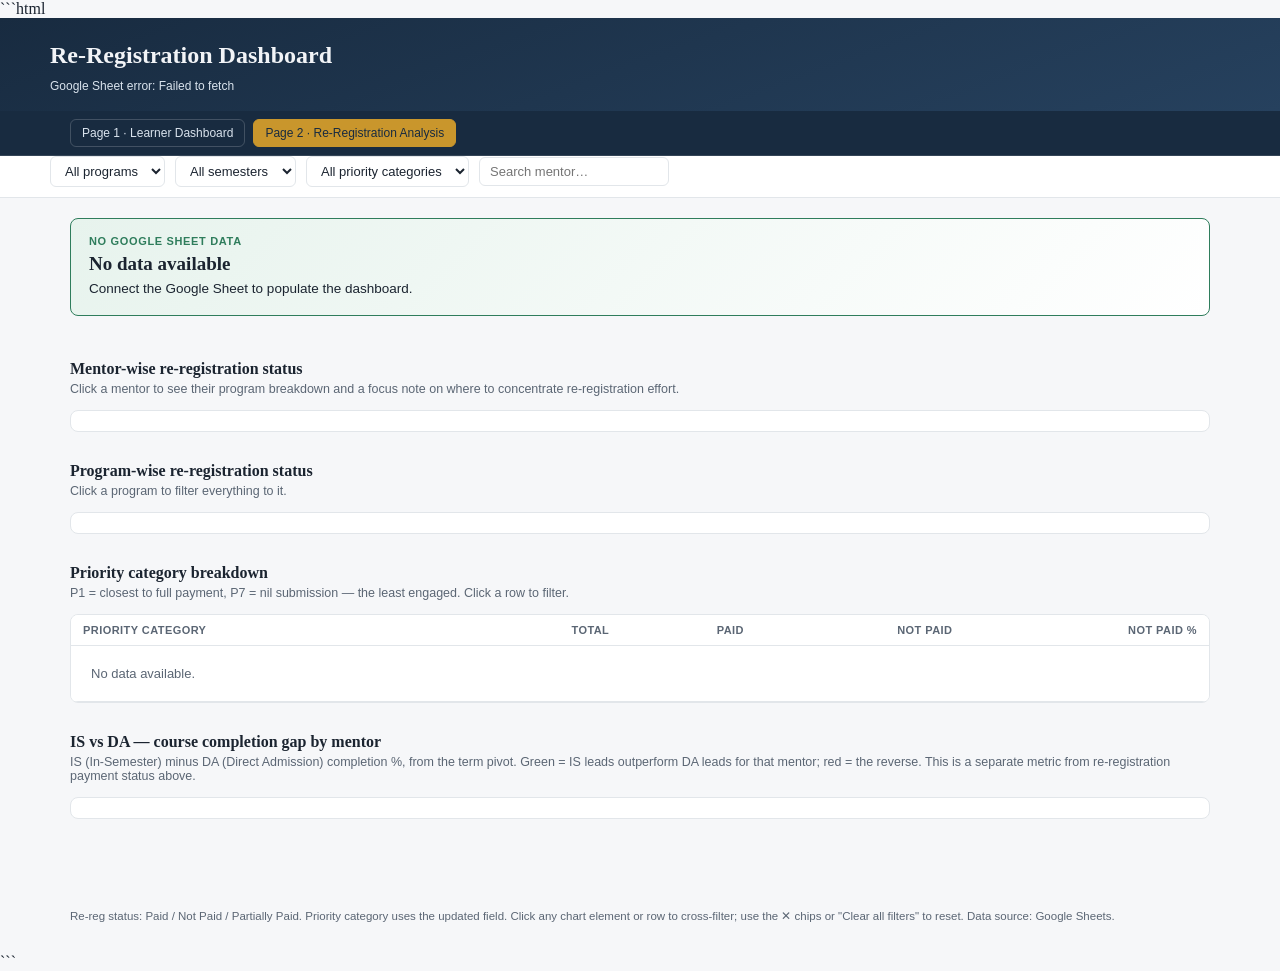
==== commit b05fde2a: "Update page2.html" ====
--- a/page2.html
+++ b/page2.html
@@ -1,6 +1,6 @@
+```html
 <!DOCTYPE html>
 <html lang="en">
-
 <head>
 
 <meta charset="UTF-8">
@@ -10,19 +10,17 @@
   content="width=device-width, initial-scale=1, viewport-fit=cover"
 >
 
-<title>Re-Registration Analysis</title>
-
-<script src="https://cdn.sheetjs.com/xlsx-0.20.3/package/dist/xlsx.full.min.js"></script>
+<title>Re-Registration Dashboard</title>
 
 <style>
 
 :root{
 
-  --ink:#222;
-  --ink-soft:#666;
+  --ink:#1b2430;
+  --ink-soft:#5b6674;
   --line:#e2e6ea;
 
-  --bg:#f5f6fa;
+  --bg:#f6f7f9;
   --card:#ffffff;
 
   --navy:#26415e;
@@ -42,16 +40,89 @@
 
   --track:#eef1f4;
 
+  padding-top:env(safe-area-inset-top,0px);
+  padding-bottom:env(safe-area-inset-bottom,0px);
+
+  box-sizing:border-box;
+}
+
+
+@media (prefers-color-scheme:dark){
+
+  :root:not([data-theme="light"]){
+
+    --ink:#e8ebef;
+    --ink-soft:#9aa5b1;
+    --line:#2a3340;
+
+    --bg:#12161c;
+    --card:#181e26;
+
+    --navy:#7fa2c9;
+    --navy-deep:#0d1218;
+    --navy-light:#1c2a38;
+
+    --gold:#e0b45c;
+
+    --pos:#5fc79a;
+    --pos-bg:#173226;
+
+    --neg:#e8837a;
+    --neg-bg:#331d1c;
+
+    --warn:#e0b45c;
+    --warn-bg:#332b17;
+
+    --track:#232a34;
+
+  }
+
+}
+
+
+:root[data-theme="dark"]{
+
+  --ink:#e8ebef;
+  --ink-soft:#9aa5b1;
+  --line:#2a3340;
+
+  --bg:#12161c;
+  --card:#181e26;
+
+  --navy:#7fa2c9;
+  --navy-deep:#0d1218;
+  --navy-light:#1c2a38;
+
+  --gold:#e0b45c;
+
+  --pos:#5fc79a;
+  --pos-bg:#173226;
+
+  --neg:#e8837a;
+  --neg-bg:#331d1c;
+
+  --warn:#e0b45c;
+  --warn-bg:#332b17;
+
+  --track:#232a34;
+
+}
+
+
+html{
+
+  scroll-padding-top:
+    env(safe-area-inset-top,0px);
+
+  height:100%;
+
 }
 
 
 *{
+
   box-sizing:border-box;
-}
-
-
-html{
-  height:100%;
+
 }
 
 
@@ -65,15 +136,31 @@
 
   color:var(--ink);
 
-  /*
-    Same font as Page 1.
-  */
-  font-family:Arial,sans-serif;
-
-}
-
-
-/* HEADER */
+  font-family:
+    'Source Serif Pro',
+    Georgia,
+    'Times New Roman',
+    serif;
+
+}
+
+
+.num{
+
+  font-family:
+    'IBM Plex Mono',
+    'Courier New',
+    monospace;
+
+  font-variant-numeric:
+    tabular-nums;
+
+}
+
+
+/* =========================
+   HEADER
+========================= */
 
 header{
 
@@ -91,6 +178,12 @@
     20px
     18px;
 
+  padding-top:
+    calc(
+      24px +
+      env(safe-area-inset-top,0px)
+    );
+
 }
 
 
@@ -122,14 +215,19 @@
 
   font-size:13.5px;
 
-}
-
-
-/* NAV */
+  max-width:64ch;
+
+}
+
+
+/* =========================
+   PAGE NAV
+========================= */
 
 .page-nav{
 
-  background:var(--navy-deep);
+  background:
+    var(--navy-deep);
 
   border-bottom:
     1px solid
@@ -144,13 +242,18 @@
 
   margin:0 auto;
 
-  padding:8px 20px;
+  padding:
+    8px 20px;
 
   display:flex;
 
   gap:8px;
 
   flex-wrap:wrap;
+
+  font-family:
+    Arial,
+    sans-serif;
 
 }
 
@@ -167,7 +270,8 @@
     1px solid
     rgba(255,255,255,.18);
 
-  padding:6px 11px;
+  padding:
+    6px 11px;
 
   border-radius:6px;
 
@@ -188,7 +292,9 @@
 }
 
 
-/* FILTER */
+/* =========================
+   FILTER BAR
+========================= */
 
 .filterbar{
 
@@ -204,7 +310,11 @@
     1px solid
     var(--line);
 
-  padding:10px 20px;
+  padding:
+    10px 20px;
+
+  padding-top:
+    env(safe-area-inset-top,0px);
 
 }
 
@@ -222,6 +332,10 @@
   flex-wrap:wrap;
 
   align-items:center;
+
+  font-family:
+    Arial,
+    sans-serif;
 
 }
 
@@ -229,11 +343,14 @@
 .filterbar select,
 .filterbar input{
 
-  font-family:Arial,sans-serif;
+  font-family:
+    Arial,
+    sans-serif;
 
   font-size:13px;
 
-  padding:6px 10px;
+  padding:
+    6px 10px;
 
   border:
     1px solid
@@ -262,7 +379,8 @@
 
   color:var(--navy);
 
-  padding:4px 10px;
+  padding:
+    4px 10px;
 
   border-radius:20px;
 
@@ -296,16 +414,21 @@
 
   border-radius:6px;
 
-  padding:6px 10px;
+  padding:
+    6px 10px;
 
   cursor:pointer;
 
-  font-family:Arial,sans-serif;
-
-}
-
-
-/* MAIN */
+  font-family:
+    Arial,
+    sans-serif;
+
+}
+
+
+/* =========================
+   MAIN
+========================= */
 
 main{
 
@@ -313,12 +436,17 @@
 
   margin:0 auto;
 
-  padding:20px 20px 60px;
-
-}
-
-
-/* TOP CARD */
+  padding:
+    20px
+    20px
+    60px;
+
+}
+
+
+/* =========================
+   TOP CARD
+========================= */
 
 .top-card{
 
@@ -335,7 +463,8 @@
 
   border-radius:8px;
 
-  padding:16px 18px;
+  padding:
+    16px 18px;
 
   margin-bottom:22px;
 
@@ -344,6 +473,10 @@
 
 .top-card .tag{
 
+  font-family:
+    Arial,
+    sans-serif;
+
   font-size:11px;
 
   text-transform:uppercase;
@@ -359,7 +492,8 @@
 
 .top-card h3{
 
-  margin:6px 0 4px;
+  margin:
+    6px 0 4px;
 
   font-size:19px;
 
@@ -374,12 +508,18 @@
 
   color:var(--ink);
 
+  font-family:
+    Arial,
+    sans-serif;
+
   line-height:1.5;
 
 }
 
 
-/* KPI */
+/* =========================
+   KPIs
+========================= */
 
 .kpis{
 
@@ -405,12 +545,16 @@
 
   border-radius:8px;
 
-  padding:14px 16px;
+  padding:
+    14px 16px;
 
   box-shadow:
     0 4px 14px
     rgba(20,30,45,.06);
 
+  transition:
+    box-shadow .15s;
+
 }
 
 
@@ -424,6 +568,10 @@
 
   letter-spacing:.06em;
 
+  font-family:
+    Arial,
+    sans-serif;
+
 }
 
 
@@ -449,7 +597,9 @@
 }
 
 
-/* SECTIONS */
+/* =========================
+   SECTIONS
+========================= */
 
 section{
 
@@ -464,7 +614,8 @@
 
   font-weight:700;
 
-  margin:0 0 4px;
+  margin:
+    0 0 4px;
 
 }
 
@@ -475,10 +626,19 @@
 
   color:var(--ink-soft);
 
-  margin:0 0 14px;
-
-}
-
+  margin:
+    0 0 14px;
+
+  font-family:
+    Arial,
+    sans-serif;
+
+}
+
+
+/* =========================
+   CHART CARD
+========================= */
 
 .chart-card{
 
@@ -490,16 +650,22 @@
 
   border-radius:8px;
 
-  padding:14px 18px 6px;
-
-}
-
-
-/* ROW */
+  padding:
+    14px
+    18px
+    6px;
+
+}
+
+
+/* =========================
+   MENTOR / PROGRAM ROW
+========================= */
 
 .row{
 
-  padding:8px 0;
+  padding:
+    8px 0;
 
   border-bottom:
     1px solid
@@ -508,6 +674,9 @@
   cursor:pointer;
 
   border-radius:6px;
+
+  transition:
+    background .1s;
 
 }
 
@@ -553,135 +722,151 @@
 .row-head .rank{
 
   font-family:
+    'IBM Plex Mono',
+    monospace;
+
+  font-size:12px;
+
+  color:var(--ink-soft);
+
+}
+
+
+.row-head .name{
+
+  font-size:13.5px;
+
+  font-weight:600;
+
+  overflow:hidden;
+
+  text-overflow:ellipsis;
+
+  white-space:nowrap;
+
+}
+
+
+.bar-track{
+
+  position:relative;
+
+  height:15px;
+
+  background:var(--track);
+
+  border-radius:3px;
+
+  overflow:hidden;
+
+}
+
+
+.bar-fill{
+
+  position:absolute;
+
+  left:0;
+
+  top:0;
+
+  height:100%;
+
+  background:var(--navy);
+
+  transition:
+    width .2s;
+
+}
+
+
+.meta{
+
+  font-size:12px;
+
+  text-align:right;
+
+  color:var(--ink-soft);
+
+  font-family:
+    Arial,
+    sans-serif;
+
+  white-space:nowrap;
+
+}
+
+
+.meta b{
+
+  color:var(--ink);
+
+  font-family:
+    'IBM Plex Mono',
     'Courier New',
     monospace;
 
-  font-size:12px;
+}
+
+
+.pills{
+
+  grid-column:
+    2/-1;
+
+  display:flex;
+
+  flex-wrap:wrap;
+
+  gap:6px;
+
+  margin-top:6px;
+
+}
+
+
+.pill{
+
+  font-family:
+    Arial,
+    sans-serif;
+
+  font-size:11px;
+
+  padding:
+    2px 8px;
+
+  border-radius:20px;
+
+  background:var(--track);
 
   color:var(--ink-soft);
 
-}
-
-
-.row-head .name{
-
-  font-size:13.5px;
-
-  font-weight:600;
-
-  overflow:hidden;
-
-  text-overflow:ellipsis;
-
   white-space:nowrap;
 
 }
 
 
-.bar-track{
-
-  position:relative;
-
-  height:15px;
-
-  background:var(--track);
-
-  border-radius:3px;
-
-  overflow:hidden;
-
-}
-
-
-.bar-fill{
-
-  position:absolute;
-
-  left:0;
-
-  top:0;
-
-  height:100%;
-
-  background:var(--navy);
-
-}
-
-
-.meta{
-
-  font-size:12px;
-
-  text-align:right;
-
-  color:var(--ink-soft);
-
-  white-space:nowrap;
-
-}
-
-
-.meta b{
+.pill b{
 
   color:var(--ink);
 
   font-family:
-    'Courier New',
+    'IBM Plex Mono',
     monospace;
 
 }
 
 
-.pills{
-
-  grid-column:2/-1;
-
-  display:flex;
-
-  flex-wrap:wrap;
-
-  gap:6px;
-
-  margin-top:6px;
-
-}
-
-
-.pill{
-
-  font-size:11px;
-
-  padding:2px 8px;
-
-  border-radius:20px;
-
-  background:var(--track);
-
-  color:var(--ink-soft);
-
-  white-space:nowrap;
-
-}
-
-
-.pill b{
-
-  color:var(--ink);
-
-  font-family:
-    'Courier New',
-    monospace;
-
-}
-
-
 .focus-note{
 
-  grid-column:2/-1;
+  grid-column:
+    2/-1;
 
   margin-top:8px;
 
-  padding:10px 12px;
+  padding:
+    10px 12px;
 
   background:var(--warn-bg);
 
@@ -691,6 +876,10 @@
 
   border-radius:6px;
 
+  font-family:
+    Arial,
+    sans-serif;
+
   font-size:12.5px;
 
   color:var(--ink);
@@ -719,7 +908,9 @@
 }
 
 
-/* TABLE */
+/* =========================
+   TABLE
+========================= */
 
 .table-wrap{
 
@@ -752,7 +943,8 @@
 th,
 td{
 
-  padding:9px 12px;
+  padding:
+    9px 12px;
 
   text-align:right;
 
@@ -781,6 +973,10 @@
 
 th{
 
+  font-family:
+    Arial,
+    sans-serif;
+
   font-size:11px;
 
   text-transform:uppercase;
@@ -815,18 +1011,21 @@
 }
 
 
-/* BADGES */
-
 .badge{
 
   display:inline-block;
 
-  padding:2px 8px;
+  padding:
+    2px 8px;
 
   border-radius:20px;
 
   font-size:12px;
 
+  font-family:
+    Arial,
+    sans-serif;
+
 }
 
 
@@ -857,7 +1056,26 @@
 }
 
 
-/* IS DA */
+.empty{
+
+  padding:20px;
+
+  text-align:center;
+
+  color:var(--ink-soft);
+
+  font-family:
+    Arial,
+    sans-serif;
+
+  font-size:13px;
+
+}
+
+
+/* =========================
+   IS VS DA
+========================= */
 
 .div-row{
 
@@ -866,13 +1084,14 @@
   grid-template-columns:
     180px
     1fr
-    170px;
+    130px;
 
   align-items:center;
 
   gap:10px;
 
-  padding:6px 0;
+  padding:
+    6px 0;
 
   border-bottom:
     1px solid
@@ -961,6 +1180,10 @@
 
   text-align:right;
 
+  font-family:
+    Arial,
+    sans-serif;
+
   color:var(--ink-soft);
 
   white-space:nowrap;
@@ -973,6 +1196,7 @@
   color:var(--ink);
 
   font-family:
+    'IBM Plex Mono',
     'Courier New',
     monospace;
 
@@ -986,39 +1210,35 @@
 }
 
 
-.empty{
-
-  padding:20px;
-
-  text-align:center;
+/* =========================
+   FOOTER
+========================= */
+
+footer{
+
+  max-width:1180px;
+
+  margin:0 auto;
+
+  padding:
+    0 20px 30px;
+
+  font-size:11.5px;
 
   color:var(--ink-soft);
 
-  font-size:13px;
-
-}
-
-
-/* FOOTER */
-
-footer{
-
-  max-width:1180px;
-
-  margin:0 auto;
-
-  padding:0 20px 30px;
-
-  font-size:11.5px;
-
-  color:var(--ink-soft);
-
-}
-
-
-/* MOBILE */
-
-@media(max-width:720px){
+  font-family:
+    Arial,
+    sans-serif;
+
+}
+
+
+/* =========================
+   RESPONSIVE
+========================= */
+
+@media (max-width:720px){
 
   .kpis{
 
@@ -1042,37 +1262,29 @@
 
   .pills{
 
-    grid-column:1/-1;
+    grid-column:
+      1/-1;
 
   }
 
-
-  .div-row{
-
-    grid-template-columns:
-      120px
-      1fr;
-
-  }
-
-
-  .div-row .meta{
-
-    grid-column:1/-1;
-
-    text-align:left;
-
-  }
-
 }
 
 </style>
 
+
+<script
+  src="https://cdn.sheetjs.com/xlsx-0.20.3/package/dist/xlsx.full.min.js">
+</script>
+
 </head>
 
 
 <body>
 
+
+<!-- =====================================================
+     HEADER
+===================================================== -->
 
 <header>
 
@@ -1089,6 +1301,7 @@
         gap:10px;
         flex-wrap:wrap;
         margin-top:10px;
+        font-family:Arial,sans-serif;
       "
     >
 
@@ -1109,6 +1322,10 @@
 </header>
 
 
+<!-- =====================================================
+     PAGE NAVIGATION
+===================================================== -->
+
 <div class="page-nav">
 
   <div class="page-nav-wrap">
@@ -1132,28 +1349,39 @@
 </div>
 
 
+<!-- =====================================================
+     FILTER BAR
+===================================================== -->
+
 <div class="filterbar">
 
   <div class="wrap">
 
+
     <select id="progSel">
+
       <option value="">
         All programs
       </option>
+
     </select>
 
 
     <select id="semSel">
+
       <option value="">
         All semesters
       </option>
+
     </select>
 
 
     <select id="priSel">
+
       <option value="">
         All priority categories
       </option>
+
     </select>
 
 
@@ -1167,14 +1395,21 @@
     <span id="chips"></span>
 
 
-    <button id="clearAll">
+    <button
+      id="clearAll"
+    >
       Clear all filters ✕
     </button>
 
+
   </div>
 
 </div>
 
+
+<!-- =====================================================
+     MAIN
+===================================================== -->
 
 <main>
 
@@ -1191,6 +1426,10 @@
   ></div>
 
 
+  <!-- ===================================================
+       MENTOR
+  =================================================== -->
+
   <section>
 
     <h2 id="mentorHeading">
@@ -1198,9 +1437,13 @@
     </h2>
 
     <p class="section-note">
-      Click a mentor to see their program breakdown and a focus note on where to concentrate re-registration effort.
+
+      Click a mentor to see their program breakdown and
+      a focus note on where to concentrate re-registration effort.
+
     </p>
 
+
     <div class="chart-card">
 
       <div id="mentorChart"></div>
@@ -1209,6 +1452,10 @@
 
   </section>
 
+
+  <!-- ===================================================
+       PROGRAM
+  =================================================== -->
 
   <section>
 
@@ -1217,9 +1464,12 @@
     </h2>
 
     <p class="section-note">
+
       Click a program to filter everything to it.
+
     </p>
 
+
     <div class="chart-card">
 
       <div id="programChart"></div>
@@ -1228,6 +1478,10 @@
 
   </section>
 
+
+  <!-- ===================================================
+       PRIORITY
+  =================================================== -->
 
   <section>
 
@@ -1236,8 +1490,12 @@
     </h2>
 
     <p class="section-note">
-      P1 = closest to full payment, P7 = nil submission — the least engaged. Click a row to filter.
+
+      P1 = closest to full payment, P7 = nil submission —
+      the least engaged. Click a row to filter.
+
     </p>
+
 
     <div class="table-wrap">
 
@@ -1271,7 +1529,10 @@
 
         </thead>
 
-        <tbody id="priBody"></tbody>
+
+        <tbody
+          id="priBody"
+        ></tbody>
 
       </table>
 
@@ -1279,6 +1540,10 @@
 
   </section>
 
+
+  <!-- ===================================================
+       IS VS DA
+  =================================================== -->
 
   <section>
 
@@ -1287,8 +1552,15 @@
     </h2>
 
     <p class="section-note">
-      IS (In-Semester) minus DA (Direct Admission) completion %. Use the Semester filter above to change this analysis to the selected semester.
+
+      IS (In-Semester) minus DA (Direct Admission)
+      completion %, from the term pivot.
+      Green = IS leads outperform DA leads for that mentor;
+      red = the reverse.
+      This is a separate metric from re-registration payment status above.
+
     </p>
+
 
     <div class="chart-card">
 
@@ -1306,7 +1578,8 @@
 
   Re-reg status: Paid / Not Paid / Partially Paid.
   Priority category uses the updated field.
-  Click any chart element or row to cross-filter.
+  Click any chart element or row to cross-filter;
+  use the ✕ chips or "Clear all filters" to reset.
   Data source: Google Sheets.
 
 </footer>
@@ -1314,26 +1587,41 @@
 
 <script>
 
+
+/* =========================================================
+   GOOGLE SHEET CONFIG
+========================================================= */
 
 const GOOGLE_SHEET_ID =
   '1iwtwKK5JAG-qDRnjcMf5GGL5CMBMW9X3QFYtaawvCqg';
 
+
 const GOOGLE_SHEET1_NAME =
   'Sheet1';
 
+
 const GOOGLE_SHEET2_NAME =
   'Sheet2';
 
+
 const GOOGLE_REFRESH_MS =
   60000;
 
 
+/* =========================================================
+   GLOBAL DATA
+========================================================= */
+
 let RAW = {
 
   mentors:[],
+
   programs:[],
+
   priorities:[],
+
   semesters:[],
+
   rows:[]
 
 };
@@ -1341,13 +1629,20 @@
 
 let ISDA = [];
 
+
 let NOTES = {};
 
+
 let refreshTimer = null;
 
+
 let refreshBusy = false;
 
 
+/* =========================================================
+   FILTER STATE
+========================================================= */
+
 const state = {
 
   mentor:null,
@@ -1369,93 +1664,63 @@
 };
 
 
-/* =========================
-   HELPERS
-========================= */
-
-function norm(value){
+/* =========================================================
+   BASIC HELPERS
+========================================================= */
+
+function fmt(n){
+
+  return (
+    Number(n || 0)
+      .toFixed(1)
+  ) + '%';
+
+}
+
+
+function short(p){
+
+  return String(p || '')
+    .split(' - ')[0];
+
+}
+
+
+function norm(v){
 
   return String(
-    value ?? ''
+    v ?? ''
   ).trim();
 
 }
 
 
-function key(value){
-
-  return norm(value)
+function key(v){
+
+  return norm(v)
     .toLowerCase()
-    .replace(/[\s._-]+/g,' ')
+    .replace(/\s+/g,' ')
     .trim();
 
 }
 
 
-function fmt(value){
-
-  return Number(
-    value || 0
-  ).toFixed(1) + '%';
-
-}
-
-
-function short(value){
-
-  return String(
-    value || ''
-  ).split(' - ')[0];
-
-}
-
-
-function pct(value){
-
-  const n =
-    Number(value);
-
-  if (
-    !Number.isFinite(n)
-  ){
-
-    return 0;
-
-  }
-
-
-  return Math.abs(n) <= 1.0000001
-    ? n * 100
-    : n;
-
-}
-
-
-/* =========================
+/* =========================================================
    SEMESTER NORMALIZATION
-========================= */
-
-function semesterKey(value){
+========================================================= */
+
+function semesterKey(v){
 
   const s =
-    norm(value).toLowerCase();
-
-
-  /*
-    Examples:
-
-    Sem 1       -> 1
-    Semester 1  -> 1
-    Semester-1  -> 1
-    Term 1      -> 1
-    1           -> 1
-  */
+    norm(v)
+      .toLowerCase();
+
 
   const match =
     s.match(/\d+/);
 
 
-  if (match){
+  if(match){
 
     return String(
       parseInt(
@@ -1490,9 +1755,89 @@
 }
 
 
-/* =========================
+/* =========================================================
+   PERCENTAGE HELPER
+========================================================= */
+
+function pct(v){
+
+  if(
+    v === null ||
+    v === undefined ||
+    v === ''
+  ){
+
+    return 0;
+
+  }
+
+
+  const n =
+    Number(
+      String(v)
+        .replace('%','')
+        .trim()
+    );
+
+
+  if(
+    !Number.isFinite(n)
+  ){
+
+    return 0;
+
+  }
+
+
+  /*
+    If source is 0-1,
+    convert to 0-100.
+  */
+
+  return Math.abs(n) <= 1.0000001
+    ? n * 100
+    : n;
+
+}
+
+
+/* =========================================================
+   STATUS MESSAGE
+========================================================= */
+
+function setStatus(
+  message,
+  ok=false
+){
+
+  const el =
+    document.getElementById(
+      'excelStatus'
+    );
+
+
+  if(!el){
+
+    return;
+
+  }
+
+
+  el.textContent =
+    message;
+
+
+  el.style.color =
+    ok
+      ? '#bfe7d3'
+      : '#d9e3ed';
+
+}
+
+
+/* =========================================================
    FIND COLUMN
-========================= */
+========================================================= */
 
 function findColumn(
   headers,
@@ -1503,15 +1848,11 @@
     const wanted of names
   ){
 
-    const wantedKey =
-      key(wanted);
-
-
     const found =
       headers.find(
-        header =>
-          key(header) ===
-          wantedKey
+        x =>
+          key(x) ===
+          key(wanted)
       );
 
 
@@ -1529,11 +1870,13 @@
 }
 
 
-/* =========================
-   SHEET 1
-========================= */
-
-function normalizeWorkbookRows(rows){
+/* =========================================================
+   NORMALIZE SHEET 1
+========================================================= */
+
+function normalizeWorkbookRows(
+  rows
+){
 
   if(
     !rows ||
@@ -1570,11 +1913,11 @@
 
   const missing =
     required.filter(
-      wanted =>
+      h =>
         !headers.some(
-          header =>
-            key(header) ===
-            key(wanted)
+          x =>
+            key(x) ===
+            key(h)
         )
     );
 
@@ -1592,105 +1935,169 @@
 
 
   const actualHeader =
-    wanted =>
-      headers.find(
-        header =>
-          key(header) ===
-          key(wanted)
-      ) ||
-      wanted;
-
-
-  return rows.map(
-    row => ({
-
-      Program:
-        norm(
-          row[
-            actualHeader(
-              'Program'
-            )
-          ]
-        ),
-
-      Mentors:
-        norm(
-          row[
-            actualHeader(
-              'Mentors'
-            )
-          ]
-        ),
-
-      ReReg:
-        norm(
-          row[
-            actualHeader(
-              'Re reg status'
-            )
-          ]
-        ),
-
-      Priority:
-        norm(
-          row[
-            actualHeader(
-              'Priority Category updated'
-            )
-          ]
-        ),
-
-      Semester:
-        norm(
-          row[
-            actualHeader(
-              'Semester'
-            )
-          ]
-        ),
-
-      LeadName:
-        norm(
-          row[
-            actualHeader(
-              'Lead Name'
-            )
-          ]
-        )
-
-    })
-  )
-  .filter(
-    row =>
-      row.Program ||
-      row.Mentors ||
-      row.ReReg ||
-      row.Priority ||
-      row.Semester
-  );
-
-}
-
-
-/* =========================
-   PAYMENT
-========================= */
+    wanted => {
+
+      return (
+        headers.find(
+          h =>
+            key(h) ===
+            key(wanted)
+        ) ||
+        wanted
+      );
+
+    };
+
+
+  const leadCol =
+    findColumn(
+      headers,
+      [
+        'Lead Name'
+      ]
+    );
+
+
+  return rows
+
+    .map(
+      r => ({
+
+        Program:
+          norm(
+            r[
+              actualHeader(
+                'Program'
+              )
+            ]
+          ),
+
+        Mentors:
+          norm(
+            r[
+              actualHeader(
+                'Mentors'
+              )
+            ]
+          ),
+
+        ReReg:
+          norm(
+            r[
+              actualHeader(
+                'Re reg status'
+              )
+            ]
+          ),
+
+        Priority:
+          norm(
+            r[
+              actualHeader(
+                'Priority Category updated'
+              )
+            ]
+          ),
+
+        Semester:
+          norm(
+            r[
+              actualHeader(
+                'Semester'
+              )
+            ]
+          ),
+
+        LeadName:
+          leadCol
+            ? norm(
+                r[leadCol]
+              )
+            : ''
+
+      })
+    )
+
+    .filter(
+      r =>
+        r.Program ||
+        r.Mentors ||
+        r.ReReg ||
+        r.Priority ||
+        r.Semester
+    );
+
+}
+
+
+/* =========================================================
+   RE-REG PAYMENT CLASSIFICATION
+========================================================= */
 
 function classifyPayment(
   status
 ){
 
   const s =
-    key(status);
-
+    norm(status)
+      .toLowerCase()
+      .replace(
+        /\s+/g,
+        ' '
+      )
+      .trim();
+
+
+  /*
+    Empty values
+  */
+
+  if(!s){
+
+    return 'not_paid';
+
+  }
+
+
+  /*
+    PARTIAL MUST BE CHECKED
+    BEFORE PAID.
+
+    Example:
+    "Partially Paid"
+    should NOT become Paid.
+  */
+
+  if(
+    s.includes('partial') ||
+    s.includes('partially')
+  ){
+
+    return 'partial';
+
+  }
+
+
+  /*
+    Paid / completed values
+  */
 
   if(
     s === 'paid' ||
-    (
-      s.includes('paid') &&
-      !s.includes('not') &&
-      !s.includes('partial')
-    )
+    s === 'done' ||
+    s === 'yes' ||
+    s === 'completed' ||
+    s === 'complete' ||
+    s === 'registered' ||
+
+    s.includes('paid -') ||
+    s.startsWith('paid ') ||
+
+    s.includes('re-reg done') ||
+    s.includes('re reg done') ||
+
+    s.includes('re-registration done') ||
+    s.includes('re registration done')
   ){
 
     return 'paid';
@@ -1698,23 +2105,19 @@
   }
 
 
-  if(
-    s.includes('partial')
-  ){
-
-    return 'partial';
-
-  }
-
+  /*
+    Everything else
+    is considered not paid.
+  */
 
   return 'not_paid';
 
 }
 
 
-/* =========================
-   RAW DATA
-========================= */
+/* =========================================================
+   BUILD RAW DATA
+========================================================= */
 
 function buildRawFromSheet1(
   rows
@@ -1743,18 +2146,39 @@
   const preferredPriorities = [
 
     'P1 - Full / Annual Payment',
+
     'P2 - All IA_All Exams',
+
     'P3 - Full Exam_Part/Nil IA',
+
     'P4 - Full IA_Part/Nil Exam',
+
     'P5 - Partial IA_Partial Exams',
+
     'P6 - Partial IA_Nil Exams/Nil IA_Partial Exams',
+
     'P7 - Nil IA_Nil Exams'
 
   ];
 
 
-  const mentorSet =
-    new Set();
+  /*
+    IMPORTANT:
+
+    mentorMap uses normalized mentor
+    name as key.
+
+    Therefore:
+
+    Krithika V
+    Krithika V
+    KRITHIKA V
+
+    become ONE mentor.
+  */
+
+  const mentorMap =
+    new Map();
 
 
   const programSet =
@@ -1770,28 +2194,53 @@
 
 
   normalized.forEach(
-    row => {
-
-      if(row.Mentors)
-        mentorSet.add(
-          row.Mentors
+    r => {
+
+      if(r.Mentors){
+
+        const mentorKey =
+          key(
+            r.Mentors
+          );
+
+
+        if(
+          mentorKey &&
+          !mentorMap.has(
+            mentorKey
+          )
+        ){
+
+          mentorMap.set(
+            mentorKey,
+            r.Mentors.trim()
+          );
+
+        }
+
+      }
+
+
+      if(r.Program){
+
+        programSet.add(
+          r.Program
         );
 
-
-      if(row.Program)
-        programSet.add(
-          row.Program
+      }
+
+
+      if(r.Priority){
+
+        prioritySet.add(
+          r.Priority
         );
 
-
-      if(row.Priority)
-        prioritySet.add(
-          row.Priority
-        );
+      }
 
 
       semesterSet.add(
-        row.Semester ||
+        r.Semester ||
         'Not specified'
       );
 
@@ -1801,7 +2250,7 @@
 
   const mentors =
     Array.from(
-      mentorSet
+      mentorMap.values()
     );
 
 
@@ -1815,10 +2264,11 @@
 
     ...Array.from(
       programSet
-    ).filter(
-      p =>
-        !preferredPrograms.includes(p)
     )
+      .filter(
+        p =>
+          !preferredPrograms.includes(p)
+      )
 
   ];
 
@@ -1833,10 +2283,11 @@
 
     ...Array.from(
       prioritySet
-    ).filter(
-      p =>
-        !preferredPriorities.includes(p)
     )
+      .filter(
+        p =>
+          !preferredPriorities.includes(p)
+      )
 
   ];
 
@@ -1852,7 +2303,7 @@
             String(a)
               .match(/\d+/)
               ?. [0] ||
-              '9999',
+            '9999',
             10
           );
 
@@ -1862,7 +2313,7 @@
             String(b)
               .match(/\d+/)
               ?. [0] ||
-              '9999',
+            '9999',
             10
           );
 
@@ -1879,10 +2330,19 @@
     );
 
 
+  /*
+    IMPORTANT:
+    Mentor index now uses normalized
+    mentor key.
+  */
+
   const mentorIndex =
     new Map(
       mentors.map(
-        (v,i) => [v,i]
+        (v,i) => [
+          key(v),
+          i
+        ]
       )
     );
 
@@ -1890,7 +2350,10 @@
   const programIndex =
     new Map(
       programs.map(
-        (v,i) => [v,i]
+        (v,i) => [
+          v,
+          i
+        ]
       )
     );
 
@@ -1898,7 +2361,10 @@
   const priorityIndex =
     new Map(
       priorities.map(
-        (v,i) => [v,i]
+        (v,i) => [
+          v,
+          i
+        ]
       )
     );
 
@@ -1906,7 +2372,10 @@
   const semesterIndex =
     new Map(
       semesters.map(
-        (v,i) => [v,i]
+        (v,i) => [
+          v,
+          i
+        ]
       )
     );
 
@@ -1916,12 +2385,12 @@
 
 
   normalized.forEach(
-    row => {
+    r => {
 
       if(
-        !row.Mentors ||
-        !row.Program ||
-        !row.Priority
+        !r.Mentors ||
+        !r.Program ||
+        !r.Priority
       ){
 
         return;
@@ -1931,24 +2400,26 @@
 
       const mi =
         mentorIndex.get(
-          row.Mentors
+          key(
+            r.Mentors
+          )
         );
 
 
       const pi =
         programIndex.get(
-          row.Program
+          r.Program
         );
 
 
       const pri =
         priorityIndex.get(
-          row.Priority
+          r.Priority
         );
 
 
       const semesterValue =
-        row.Semester ||
+        r.Semester ||
         'Not specified';
 
 
@@ -1958,7 +2429,19 @@
         );
 
 
-      const groupKey =
+      if(
+        mi === undefined ||
+        pi === undefined ||
+        pri === undefined ||
+        si === undefined
+      ){
+
+        return;
+
+      }
+
+
+      const gk =
         mi +
         '|' +
         pi +
@@ -1969,13 +2452,11 @@
 
 
       if(
-        !grouped.has(
-          groupKey
-        )
+        !grouped.has(gk)
       ){
 
         grouped.set(
-          groupKey,
+          gk,
           {
 
             mi,
@@ -1984,8 +2465,11 @@
             si,
 
             total:0,
+
             paid:0,
+
             not_paid:0,
+
             partial:0
 
           }
@@ -1994,18 +2478,18 @@
       }
 
 
-      const group =
+      const g =
         grouped.get(
-          groupKey
+          gk
         );
 
 
-      group.total++;
+      g.total++;
 
 
       const status =
         classifyPayment(
-          row.ReReg
+          r.ReReg
         );
 
 
@@ -2013,19 +2497,21 @@
         status === 'paid'
       ){
 
-        group.paid++;
+        g.paid++;
 
       }
+
       else if(
         status === 'partial'
       ){
 
-        group.partial++;
+        g.partial++;
 
       }
+
       else{
 
-        group.not_paid++;
+        g.not_paid++;
 
       }
 
@@ -2037,6 +2523,7 @@
     Array.from(
       grouped.values()
     )
+
     .sort(
       (a,b) =>
         a.mi-b.mi ||
@@ -2044,17 +2531,25 @@
         a.pri-b.pri ||
         a.si-b.si
     )
+
     .map(
-      group => [
-
-        group.mi,
-        group.pi,
-        group.pri,
-        group.total,
-        group.paid,
-        group.not_paid,
-        group.partial,
-        group.si
+      g => [
+
+        g.mi,
+
+        g.pi,
+
+        g.pri,
+
+        g.total,
+
+        g.paid,
+
+        g.not_paid,
+
+        g.partial,
+
+        g.si
 
       ]
     );
@@ -2063,10 +2558,15 @@
   return {
 
     mentors,
+
     programs,
+
     priorities,
+
     semesters,
+
     rows:rowsOut,
+
     normalized
 
   };
@@ -2074,9 +2574,9 @@
 }
 
 
-/* =========================
-   BUILD IS DA
-========================= */
+/* =========================================================
+   BUILD IS VS DA
+========================================================= */
 
 function buildISDA(
   sheet2Rows,
@@ -2087,15 +2587,8 @@
 
 
   /*
-    PRIMARY SOURCE:
-    Sheet2.
-
-    Expected structure:
-
-    Mentor | Semester | IS % | DA %
-
-    We support several common
-    column-name variations.
+    First preference:
+    Sheet2 actual IS/DA data.
   */
 
   if(
@@ -2160,136 +2653,65 @@
       );
 
 
-    /*
-      We require semester here.
-
-      Without a semester column,
-      the semester filter cannot
-      genuinely change the result.
-    */
-
     if(
       mentorCol &&
-      semCol &&
       isCol &&
       daCol
     ){
 
-      const map =
-        new Map();
-
-
       sheet2Rows.forEach(
-        row => {
+        r => {
 
           const name =
             norm(
-              row[mentorCol]
+              r[mentorCol]
             );
 
 
+          if(!name){
+
+            return;
+
+          }
+
+
           const semester =
-            norm(
-              row[semCol]
-            );
-
-
-          if(
-            !name ||
-            !semester
-          ){
-
-            return;
-
-          }
+            semCol
+              ? norm(
+                  r[semCol]
+                )
+              : '';
 
 
           const isPct =
             pct(
-              row[isCol]
+              r[isCol]
             );
 
 
           const daPct =
             pct(
-              row[daCol]
+              r[daCol]
             );
 
 
-          const groupKey =
-            key(name) +
-            '|' +
-            semesterKey(
-              semester
-            );
-
-
-          /*
-            Prevent duplicate mentor +
-            semester rows.
-          */
-
-          if(
-            !map.has(
-              groupKey
-            )
-          ){
-
-            map.set(
-              groupKey,
-              {
-
-                name,
-
-                semester,
-
-                is_pct:isPct,
-
-                da_pct:daPct,
-
-                diff:
-                  isPct-daPct
-
-              }
-            );
-
-          }
-          else{
-
-            /*
-              If duplicate rows exist,
-              retain the latest valid
-              values rather than rendering
-              duplicate bars.
-            */
-
-            const existing =
-              map.get(
-                groupKey
-              );
-
-
-            existing.is_pct =
-              isPct;
-
-
-            existing.da_pct =
-              daPct;
-
-
-            existing.diff =
-              isPct-daPct;
-
-          }
+          result.push({
+
+            name,
+
+            semester,
+
+            is_pct:isPct,
+
+            da_pct:daPct,
+
+            diff:
+              isPct -
+              daPct
+
+          });
 
         }
-      );
-
-
-      result.push(
-        ...Array.from(
-          map.values()
-        )
       );
 
 
@@ -2297,7 +2719,48 @@
         result.length
       ){
 
-        return result;
+        /*
+          Remove duplicate mentor +
+          semester combinations.
+
+          If duplicate rows exist,
+          retain the first actual
+          Sheet2 record.
+        */
+
+        const unique =
+          new Map();
+
+
+        result.forEach(
+          d => {
+
+            const kx =
+              key(d.name) +
+              '|' +
+              semesterKey(
+                d.semester
+              );
+
+
+            if(
+              !unique.has(kx)
+            ){
+
+              unique.set(
+                kx,
+                d
+              );
+
+            }
+
+          }
+        );
+
+
+        return Array.from(
+          unique.values()
+        );
 
       }
 
@@ -2307,18 +2770,13 @@
 
 
   /*
-    FALLBACK:
-
-    If Sheet2 does not contain
-    semester-specific IS/DA data,
-    use Sheet1 only when IS/DA
-    data can be calculated.
-
-    This fallback is based on
-    re-registration payment status,
-    so it is only used when the
-    actual completion pivot is
-    unavailable.
+    Fallback.
+
+    Only used when Sheet2 does not
+    contain usable IS/DA columns.
+
+    It calculates paid completion
+    by Lead Name (IS / DA).
   */
 
   const byMentorSemester =
@@ -2326,11 +2784,9 @@
 
 
   sheet1Normalized.forEach(
-    row => {
-
-      if(
-        !row.Mentors
-      ){
+    r => {
+
+      if(!r.Mentors){
 
         return;
 
@@ -2339,7 +2795,7 @@
 
       const lead =
         key(
-          row.LeadName
+          r.LeadName
         );
 
 
@@ -2354,12 +2810,12 @@
 
 
       const semester =
-        row.Semester ||
+        r.Semester ||
         'Not specified';
 
 
-      const groupKey =
-        key(row.Mentors) +
+      const gk =
+        key(r.Mentors) +
         '|' +
         semesterKey(
           semester
@@ -2368,22 +2824,25 @@
 
       if(
         !byMentorSemester.has(
-          groupKey
+          gk
         )
       ){
 
         byMentorSemester.set(
-          groupKey,
+          gk,
           {
 
-            name:row.Mentors,
+            name:
+              r.Mentors.trim(),
 
             semester,
 
             isPaid:0,
+
             isTotal:0,
 
             daPaid:0,
+
             daTotal:0
 
           }
@@ -2392,15 +2851,15 @@
       }
 
 
-      const group =
+      const g =
         byMentorSemester.get(
-          groupKey
+          gk
         );
 
 
       const paid =
         classifyPayment(
-          row.ReReg
+          r.ReReg
         ) === 'paid';
 
 
@@ -2408,20 +2867,27 @@
         lead === 'is'
       ){
 
-        group.isTotal++;
-
-
-        if(paid)
-          group.isPaid++;
+        g.isTotal++;
+
+
+        if(paid){
+
+          g.isPaid++;
+
+        }
 
       }
+
       else{
 
-        group.daTotal++;
-
-
-        if(paid)
-          group.daPaid++;
+        g.daTotal++;
+
+
+        if(paid){
+
+          g.daPaid++;
+
+        }
 
       }
 
@@ -2430,35 +2896,37 @@
 
 
   byMentorSemester.forEach(
-    group => {
+    g => {
 
       const isPct =
-        group.isTotal
-          ? group.isPaid /
-            group.isTotal *
+        g.isTotal
+          ? g.isPaid /
+            g.isTotal *
             100
           : 0;
 
 
       const daPct =
-        group.daTotal
-          ? group.daPaid /
-            group.daTotal *
+        g.daTotal
+          ? g.daPaid /
+            g.daTotal *
             100
           : 0;
 
 
       result.push({
 
-        name:group.name,
-
-        semester:group.semester,
+        name:g.name,
+
+        semester:g.semester,
 
         is_pct:isPct,
 
         da_pct:daPct,
 
-        diff:isPct-daPct
+        diff:
+          isPct -
+          daPct
 
       });
 
@@ -2471,9 +2939,9 @@
 }
 
 
-/* =========================
-   RENDER IS DA
-========================= */
+/* =========================================================
+   RENDER IS VS DA
+========================================================= */
 
 function renderISDA(){
 
@@ -2482,19 +2950,16 @@
 
 
   /*
-    IMPORTANT FIX:
-
-    Filter using normalized semester
-    values.
-
-    Example:
-
-    "Semester 1"
-    "Sem 1"
-    "1"
-    "Term 1"
-
-    all match correctly.
+    Apply semester filter.
+
+    This uses semesterKey(), so:
+
+    Semester 1
+    Sem 1
+    Term 1
+    1
+
+    all match.
   */
 
   if(
@@ -2507,37 +2972,36 @@
       ];
 
 
-    const semesterData =
-      data.filter(
-        item =>
-          item.semester &&
-          sameSemester(
-            item.semester,
-            selectedSemester
+    const hasSemesterData =
+      data.some(
+        d =>
+          norm(
+            d.semester
           )
       );
 
 
-    /*
-      If semester-specific
-      data exists, ONLY show
-      that semester.
-
-      Do not keep all rows.
-    */
-
-    data =
-      semesterData;
+    if(
+      hasSemesterData
+    ){
+
+      data =
+        data.filter(
+          d =>
+            sameSemester(
+              d.semester,
+              selectedSemester
+            )
+        );
+
+    }
 
   }
 
 
   /*
-    Also respect mentor/program
-    filters where applicable.
-
-    ISDA is mentor-based, so
-    mentor filter is meaningful.
+    If mentor filter is selected,
+    apply it here as well.
   */
 
   if(
@@ -2552,22 +3016,31 @@
 
     data =
       data.filter(
-        item =>
-          key(item.name) ===
+        d =>
+          key(d.name) ===
           key(selectedMentor)
       );
 
   }
+
+
+  /*
+    If program or priority is
+    selected, ISDA remains a
+    mentor-level metric and does
+    not artificially change unless
+    mentor/semester applies.
+  */
 
 
   const maxAbs =
     Math.max(
       1,
       ...data.map(
-        item =>
+        d =>
           Math.abs(
             Number(
-              item.diff
+              d.diff
             ) || 0
           )
       )
@@ -2584,10 +3057,15 @@
     !data.length
   ){
 
-    chart.innerHTML =
-      `<div class="empty">
-        No semester-specific IS/DA data available for the selected semester.
-      </div>`;
+    chart.innerHTML = `
+
+      <div class="empty">
+
+        No IS/DA data available for this semester.
+
+      </div>
+
+    `;
 
     return;
 
@@ -2595,113 +3073,130 @@
 
 
   chart.innerHTML =
-    data
-      .map(
-        item => {
-
-          const cls =
-            item.diff < 0
-              ? 'neg'
-              : '';
-
-
-          const width =
-            (
-              Math.abs(
-                item.diff
-              ) /
-              maxAbs *
-              50
-            ).toFixed(1);
-
-
-          const left =
-            item.diff >= 0
-              ? '50%'
-              : (
-                  50 -
-                  parseFloat(
-                    width
-                  )
-                ) + '%';
-
-
-          const sign =
-            item.diff > 0
-              ? '+'
-              : '';
-
-
-          return `
-
-            <div class="div-row">
+    data.map(
+      d => {
+
+        const diff =
+          Number(
+            d.diff
+          ) || 0;
+
+
+        const cls =
+          diff < 0
+            ? 'neg'
+            : '';
+
+
+        const width =
+          (
+            Math.abs(diff) /
+            maxAbs *
+            50
+          ).toFixed(1);
+
+
+        const left =
+          diff >= 0
+            ? '50%'
+            : (
+                50 -
+                parseFloat(
+                  width
+                )
+              ) + '%';
+
+
+        const sign =
+          diff > 0
+            ? '+'
+            : '';
+
+
+        const semesterText =
+          norm(
+            d.semester
+          )
+            ? ` · ${escapeHtml(d.semester)}`
+            : '';
+
+
+        return `
+
+          <div class="div-row">
+
+            <div
+              class="name"
+              title="${escapeHtml(d.name)}"
+            >
+
+              ${escapeHtml(d.name)}
+
+              <span
+                style="
+                  font-size:10px;
+                  color:var(--ink-soft);
+                "
+              >
+                ${semesterText}
+              </span>
+
+            </div>
+
+
+            <div class="div-track">
 
               <div
-                class="name"
-                title="${item.name}"
+                class="div-mid"
+              ></div>
+
+
+              <div
+                class="div-fill ${cls}"
+                style="
+                  left:${left};
+                  width:${width}%;
+                "
+              ></div>
+
+            </div>
+
+
+            <div class="meta">
+
+              IS
+              ${Number(d.is_pct).toFixed(1)}%
+
+              ·
+
+              DA
+              ${Number(d.da_pct).toFixed(1)}%
+
+              ·
+
+              <b
+                class="${cls}"
               >
-                ${item.name}
-              </div>
-
-
-              <div class="div-track">
-
-                <div class="div-mid"></div>
-
-
-                <div
-                  class="div-fill ${cls}"
-                  style="
-                    left:${left};
-                    width:${width}%;
-                  "
-                ></div>
-
-              </div>
-
-
-              <div class="meta">
-
-                IS
-                ${Number(
-                  item.is_pct
-                ).toFixed(1)}%
-
-                ·
-
-                DA
-                ${Number(
-                  item.da_pct
-                ).toFixed(1)}%
-
-                ·
-
-                <b class="${cls}">
-
-                  ${sign}
-                  ${Number(
-                    item.diff
-                  ).toFixed(1)}
-                  pts
-
-                </b>
-
-              </div>
+                ${sign}
+                ${Number(d.diff).toFixed(1)}
+                pts
+              </b>
 
             </div>
 
-          `;
-
-        }
-      )
-      .join('');
-
-}
-
-
-/* =========================
-   NOTES
-========================= */
+          </div>
+
+        `;
+
+      }
+    ).join('');
+
+}
+
+
+/* =========================================================
+   BUILD MENTOR NOTES
+========================================================= */
 
 function buildNotes(){
 
@@ -2714,10 +3209,11 @@
       mentorIdx
     ) => {
 
+
       const mentorRows =
         RAW.rows.filter(
-          row =>
-            row[0] ===
+          r =>
+            r[0] ===
             mentorIdx
         );
 
@@ -2727,21 +3223,24 @@
 
 
       mentorRows.forEach(
-        row => {
+        r => {
 
           if(
             !programAgg.has(
-              row[1]
+              r[1]
             )
           ){
 
             programAgg.set(
-              row[1],
+              r[1],
               {
 
                 total:0,
+
                 paid:0,
+
                 not_paid:0,
+
                 partial:0
 
               }
@@ -2750,26 +3249,26 @@
           }
 
 
-          const item =
+          const o =
             programAgg.get(
-              row[1]
+              r[1]
             );
 
 
-          item.total +=
-            row[3];
-
-
-          item.paid +=
-            row[4];
-
-
-          item.not_paid +=
-            row[5];
-
-
-          item.partial +=
-            row[6];
+          o.total +=
+            r[3];
+
+
+          o.paid +=
+            r[4];
+
+
+          o.not_paid +=
+            r[5];
+
+
+          o.partial +=
+            r[6];
 
         }
       );
@@ -2781,14 +3280,14 @@
 
       programAgg.forEach(
         (
-          item,
+          o,
           pi
         ) => {
 
           const paidPct =
-            item.total
-              ? item.paid /
-                item.total *
+            o.total
+              ? o.paid /
+                o.total *
                 100
               : 0;
 
@@ -2796,14 +3295,16 @@
           if(
             !weakest ||
             paidPct <
-            weakest.paidPct
+              weakest.paidPct
           ){
 
             weakest = {
 
               pi,
+
               paidPct,
-              ...item
+
+              ...o
 
             };
 
@@ -2813,15 +3314,172 @@
       );
 
 
-      if(!weakest)
+      if(!weakest){
+
         return;
 
+      }
+
+
+      const priorityAgg =
+        new Map();
+
+
+      RAW.rows
+
+        .filter(
+          r =>
+            r[0] ===
+              mentorIdx &&
+            r[1] ===
+              weakest.pi &&
+            (
+              state.semester ===
+                null ||
+              r[7] ===
+                state.semester
+            )
+        )
+
+        .forEach(
+          r => {
+
+            if(
+              !priorityAgg.has(
+                r[2]
+              )
+            ){
+
+              priorityAgg.set(
+                r[2],
+                0
+              );
+
+            }
+
+
+            priorityAgg.set(
+              r[2],
+              priorityAgg.get(
+                r[2]
+              ) +
+              r[5]
+            );
+
+          }
+        );
+
+
+      let focusPriority =
+        null;
+
+
+      priorityAgg.forEach(
+        (
+          unpaid,
+          pri
+        ) => {
+
+          if(
+            !focusPriority ||
+            unpaid >
+              focusPriority.unpaid
+          ){
+
+            focusPriority = {
+
+              pri,
+
+              unpaid
+
+            };
+
+          }
+
+        }
+      );
+
 
       let note =
-        `${RAW.programs[weakest.pi]} is the weakest program (${fmt(weakest.paidPct)} paid, ${weakest.not_paid.toLocaleString()} unpaid).`;
-
-
-      NOTES[mentorName] =
+        `${RAW.programs[weakest.pi]} is the weakest program (${fmt(weakest.paidPct)} paid, ${weakest.not_paid.toLocaleString()} unpaid)`;
+
+
+      if(
+        focusPriority
+      ){
+
+        note +=
+          `, mostly in ${short(RAW.priorities[focusPriority.pri])} (${focusPriority.unpaid.toLocaleString()} students).`;
+
+      }
+
+      else{
+
+        note += '.';
+
+      }
+
+
+      /*
+        Match mentor + selected semester
+        for IS/DA note.
+      */
+
+      let gap =
+        ISDA.find(
+          d =>
+            key(d.name) ===
+            key(mentorName) &&
+            (
+              state.semester ===
+                null ||
+              sameSemester(
+                d.semester,
+                RAW.semesters[
+                  state.semester
+                ]
+              )
+            )
+        );
+
+
+      /*
+        If no semester-specific
+        record exists, do not use
+        another semester's gap.
+      */
+
+
+      if(
+        gap &&
+        Math.abs(
+          gap.diff
+        ) >=
+          0.05
+      ){
+
+        if(
+          gap.diff > 0
+        ){
+
+          note +=
+            ` DA leads are lagging IS by ${Math.abs(gap.diff).toFixed(1)} pts — prioritize DA follow-ups.`;
+
+        }
+
+        else{
+
+          note +=
+            ` IS leads are lagging DA by ${Math.abs(gap.diff).toFixed(1)} pts — prioritize IS follow-ups.`;
+
+        }
+
+      }
+
+
+      NOTES[
+        mentorName
+      ] =
         note;
 
     }
@@ -2830,9 +3488,9 @@
 }
 
 
-/* =========================
-   FILTERS
-========================= */
+/* =========================================================
+   POPULATE FILTERS
+========================================================= */
 
 function populateFilters(){
 
@@ -2884,15 +3542,17 @@
 
   RAW.programs.forEach(
     (
-      program,
-      index
+      p,
+      i
     ) => {
 
       progSel.insertAdjacentHTML(
         'beforeend',
-        `<option value="${index}">
-          ${program}
-        </option>`
+        `
+          <option value="${i}">
+            ${escapeHtml(p)}
+          </option>
+        `
       );
 
     }
@@ -2905,15 +3565,17 @@
 
   RAW.semesters.forEach(
     (
-      semester,
-      index
+      p,
+      i
     ) => {
 
       semSel.insertAdjacentHTML(
         'beforeend',
-        `<option value="${index}">
-          ${semester}
-        </option>`
+        `
+          <option value="${i}">
+            ${escapeHtml(p)}
+          </option>
+        `
       );
 
     }
@@ -2926,15 +3588,17 @@
 
   RAW.priorities.forEach(
     (
-      priority,
-      index
+      p,
+      i
     ) => {
 
       priSel.insertAdjacentHTML(
         'beforeend',
-        `<option value="${index}">
-          ${priority}
-        </option>`
+        `
+          <option value="${i}">
+            ${escapeHtml(p)}
+          </option>
+        `
       );
 
     }
@@ -2997,21 +3661,21 @@
 }
 
 
-/* =========================
-   FILTERED ROWS
-========================= */
+/* =========================================================
+   FILTER ROWS
+========================================================= */
 
 function filteredRows(
   ignore
 ){
 
   return RAW.rows.filter(
-    row =>
+    r =>
 
       (
         ignore === 'mentor' ||
         state.mentor === null ||
-        row[0] === state.mentor
+        r[0] === state.mentor
       )
 
       &&
@@ -3019,7 +3683,7 @@
       (
         ignore === 'program' ||
         state.program === null ||
-        row[1] === state.program
+        r[1] === state.program
       )
 
       &&
@@ -3027,7 +3691,7 @@
       (
         ignore === 'priority' ||
         state.priority === null ||
-        row[2] === state.priority
+        r[2] === state.priority
       )
 
       &&
@@ -3035,7 +3699,7 @@
       (
         ignore === 'semester' ||
         state.semester === null ||
-        row[7] === state.semester
+        r[7] === state.semester
       )
 
   );
@@ -3043,37 +3707,40 @@
 }
 
 
-/* =========================
-   AGGREGATION
-========================= */
+/* =========================================================
+   AGGREGATE
+========================================================= */
 
 function aggBy(
   rows,
-  dimension
+  dim
 ){
 
-  const map =
+  const m =
     new Map();
 
 
   rows.forEach(
-    row => {
+    r => {
 
       const k =
-        row[dimension];
+        r[dim];
 
 
       if(
-        !map.has(k)
+        !m.has(k)
       ){
 
-        map.set(
+        m.set(
           k,
           {
 
             total:0,
+
             paid:0,
+
             not_paid:0,
+
             partial:0
 
           }
@@ -3082,37 +3749,37 @@
       }
 
 
-      const item =
-        map.get(k);
-
-
-      item.total +=
-        row[3];
-
-
-      item.paid +=
-        row[4];
-
-
-      item.not_paid +=
-        row[5];
-
-
-      item.partial +=
-        row[6];
+      const o =
+        m.get(k);
+
+
+      o.total +=
+        r[3];
+
+
+      o.paid +=
+        r[4];
+
+
+      o.not_paid +=
+        r[5];
+
+
+      o.partial +=
+        r[6];
 
     }
   );
 
 
-  return map;
-
-}
-
-
-/* =========================
+  return m;
+
+}
+
+
+/* =========================================================
    CHIPS
-========================= */
+========================================================= */
 
 function renderChips(){
 
@@ -3196,72 +3863,86 @@
   document.getElementById(
     'chips'
   ).innerHTML =
+
     chips.map(
-      chip =>
-        `<button
+      c => `
+
+        <button
           class="chip"
-          data-k="${chip.key}"
+          data-k="${c.key}"
         >
-          ${chip.label}
-          <span class="x">✕</span>
-        </button>`
+
+          ${escapeHtml(c.label)}
+
+          <span class="x">
+            ✕
+          </span>
+
+        </button>
+
+      `
     ).join('');
 
 
-  document.querySelectorAll(
-    '.chip'
-  ).forEach(
-    button =>
-      button.addEventListener(
-        'click',
-        () => {
-
-          const k =
-            button.dataset.k;
-
-
-          state[k] =
-            null;
-
-
-          if(
-            k === 'program'
-          ){
-
-            document.getElementById(
-              'progSel'
-            ).value = '';
+  document
+    .querySelectorAll(
+      '.chip'
+    )
+    .forEach(
+      b => {
+
+        b.addEventListener(
+          'click',
+          () => {
+
+            const k =
+              b.dataset.k;
+
+
+            state[k] =
+              null;
+
+
+            if(
+              k === 'program'
+            ){
+
+              document.getElementById(
+                'progSel'
+              ).value = '';
+
+            }
+
+
+            if(
+              k === 'priority'
+            ){
+
+              document.getElementById(
+                'priSel'
+              ).value = '';
+
+            }
+
+
+            if(
+              k === 'semester'
+            ){
+
+              document.getElementById(
+                'semSel'
+              ).value = '';
+
+            }
+
+
+            render();
 
           }
-
-
-          if(
-            k === 'priority'
-          ){
-
-            document.getElementById(
-              'priSel'
-            ).value = '';
-
-          }
-
-
-          if(
-            k === 'semester'
-          ){
-
-            document.getElementById(
-              'semSel'
-            ).value = '';
-
-          }
-
-
-          render();
-
-        }
-      )
-  );
+        );
+
+      }
+    );
 
 
   document.getElementById(
@@ -3274,9 +3955,9 @@
 }
 
 
-/* =========================
+/* =========================================================
    MAIN RENDER
-========================= */
+========================================================= */
 
 function render(){
 
@@ -3289,20 +3970,21 @@
 
     document.getElementById(
       'topCard'
-    ).innerHTML =
-      `
-        <div class="tag">
-          No data
-        </div>
-
-        <h3>
-          No Google Sheet data loaded
-        </h3>
-
-        <p>
-          Please check the Google Sheet connection.
-        </p>
-      `;
+    ).innerHTML = `
+
+      <div class="tag">
+        No Google Sheet data
+      </div>
+
+      <h3>
+        No data available
+      </h3>
+
+      <p>
+        Connect the Google Sheet to populate the dashboard.
+      </p>
+
+    `;
 
 
     document.getElementById(
@@ -3310,10 +3992,47 @@
     ).innerHTML = '';
 
 
+    document.getElementById(
+      'mentorChart'
+    ).innerHTML = '';
+
+
+    document.getElementById(
+      'programChart'
+    ).innerHTML = '';
+
+
+    document.getElementById(
+      'priBody'
+    ).innerHTML = `
+
+      <tr>
+
+        <td
+          colspan="5"
+          class="empty"
+        >
+          No data available.
+        </td>
+
+      </tr>
+
+    `;
+
+
+    document.getElementById(
+      'isdaChart'
+    ).innerHTML = '';
+
+
     return;
 
   }
 
+
+  /* =====================================================
+     FILTERED TOTALS
+  ===================================================== */
 
   const rows =
     filteredRows(null);
@@ -3322,23 +4041,25 @@
   const totals = {
 
     total:0,
+
     paid:0,
+
     not_paid:0
 
   };
 
 
   rows.forEach(
-    row => {
+    r => {
 
       totals.total +=
-        row[3];
+        r[3];
 
       totals.paid +=
-        row[4];
+        r[4];
 
       totals.not_paid +=
-        row[5];
+        r[5];
 
     }
   );
@@ -3352,11 +4073,17 @@
       : 0;
 
 
+  /* =====================================================
+     MENTOR AGGREGATION
+  ===================================================== */
+
   const mentorRows =
-    filteredRows('mentor');
-
-
-  const mentorAgg =
+    filteredRows(
+      'mentor'
+    );
+
+
+  const mAgg =
     aggBy(
       mentorRows,
       0
@@ -3365,40 +4092,44 @@
 
   let mentorList =
     [
-      ...mentorAgg.entries()
+      ...mAgg.entries()
     ]
+
     .map(
       (
-        [
-          index,
-          item
-        ]
+        [idx,o]
       ) => ({
 
-        idx:index,
+        idx,
 
         name:
           RAW.mentors[
-            index
+            idx
           ],
 
-        total:item.total,
-
-        paid:item.paid,
-
-        not_paid:item.not_paid,
+        total:
+          o.total,
+
+        paid:
+          o.paid,
+
+        not_paid:
+          o.not_paid,
 
         paid_pct:
-          item.total
-            ? item.paid /
-              item.total *
+          o.total
+            ? o.paid /
+              o.total *
               100
             : 0
 
       })
     )
+
     .sort(
-      (a,b) =>
+      (
+        a,b
+      ) =>
         b.paid_pct -
         a.paid_pct
     );
@@ -3407,7 +4138,8 @@
   const searchQ =
     document.getElementById(
       'mentorSearch'
-    ).value
+    )
+    .value
     .toLowerCase()
     .trim();
 
@@ -3416,109 +4148,142 @@
 
     mentorList =
       mentorList.filter(
-        mentor =>
-          mentor.name
+        m =>
+          m.name
             .toLowerCase()
-            .includes(searchQ)
+            .includes(
+              searchQ
+            )
       );
 
   }
 
+
+  /*
+    Complete mentor list,
+    without search filtering,
+    for KPI/top card.
+  */
 
   const allMentorAgg =
     [
       ...aggBy(
-        filteredRows('mentor'),
+        filteredRows(
+          'mentor'
+        ),
         0
       ).entries()
     ]
+
     .map(
       (
-        [
-          index,
-          item
-        ]
+        [idx,o]
       ) => ({
 
-        idx:index,
+        idx,
 
         name:
           RAW.mentors[
-            index
+            idx
           ],
 
-        total:item.total,
-
-        paid:item.paid,
-
-        not_paid:item.not_paid,
+        total:
+          o.total,
+
+        paid:
+          o.paid,
+
+        not_paid:
+          o.not_paid,
 
         paid_pct:
-          item.total
-            ? item.paid /
-              item.total *
+          o.total
+            ? o.paid /
+              o.total *
               100
             : 0
 
       })
     )
+
     .sort(
-      (a,b) =>
+      (
+        a,b
+      ) =>
         b.paid_pct -
         a.paid_pct
     );
 
 
+  /* =====================================================
+     KPIs
+  ===================================================== */
+
   const kpis = [
 
     {
 
-      label:'Students (filtered)',
+      label:
+        'Students (filtered)',
 
       value:
-        totals.total.toLocaleString(),
+        totals.total
+          .toLocaleString(),
 
       sub:
-        'current view'
+        rows.length ===
+        RAW.rows.length
+          ? 'all students'
+          : 'filtered view'
 
     },
 
+
     {
 
-      label:'Paid',
+      label:
+        'Paid',
 
       value:
-        fmt(overallPct),
+        fmt(
+          overallPct
+        ),
 
       sub:
         `${totals.paid.toLocaleString()} of ${totals.total.toLocaleString()}`
 
     },
 
+
     {
 
-      label:'Not paid',
+      label:
+        'Not paid',
 
       value:
-        totals.not_paid.toLocaleString(),
+        totals.not_paid
+          .toLocaleString(),
 
       sub:
         're-registration pending'
 
     },
+
 
     {
 
       label:
         state.mentor !== null
           ? 'Selected mentor'
-          : 'Mentor',
+          : 'Top performer',
 
       value:
         state.mentor !== null
+
           ? RAW.mentors[
               state.mentor
             ]
+
           : (
               allMentorAgg[0]
                 ? allMentorAgg[0].name
@@ -3527,15 +4292,28 @@
 
       sub:
         state.mentor !== null
+
           ? fmt(
               mentorList.find(
-                mentor =>
-                  mentor.idx ===
+                m =>
+                  m.idx ===
                   state.mentor
-              )?.paid_pct || 0
+              )?.paid_pct ||
+              0
             ) +
             ' paid'
-          : ''
+
+          : (
+              allMentorAgg[0]
+
+                ? fmt(
+                    allMentorAgg[0]
+                      .paid_pct
+                  ) +
+                  ' paid'
+
+                : ''
+            )
 
     }
 
@@ -3545,27 +4323,33 @@
   document.getElementById(
     'kpis'
   ).innerHTML =
+
     kpis.map(
-      kpi =>
-        `
-          <div class="kpi">
-
-            <div class="label">
-              ${kpi.label}
-            </div>
-
-            <div class="value">
-              ${kpi.value}
-            </div>
-
-            <div class="sub">
-              ${kpi.sub}
-            </div>
-
+      k => `
+
+        <div class="kpi">
+
+          <div class="label">
+            ${escapeHtml(k.label)}
           </div>
-        `
+
+          <div class="value">
+            ${escapeHtml(k.value)}
+          </div>
+
+          <div class="sub">
+            ${escapeHtml(k.sub)}
+          </div>
+
+        </div>
+
+      `
     ).join('');
 
+
+  /* =====================================================
+     TOP CARD
+  ===================================================== */
 
   const best =
     allMentorAgg[0];
@@ -3575,294 +4359,420 @@
 
     document.getElementById(
       'topCard'
-    ).innerHTML =
-      `
-        <div class="tag">
-          Mentor performance
-        </div>
-
-        <h3>
-          ${best.name} —
-          ${fmt(best.paid_pct)} paid
-        </h3>
-
-        <p>
-          ${best.paid.toLocaleString()}
-          of
-          ${best.total.toLocaleString()}
-          students paid.
-        </p>
-      `;
+    ).innerHTML = `
+
+      <div class="tag">
+
+        Mentor with highest paid %
+
+      </div>
+
+      <h3>
+
+        ${escapeHtml(best.name)}
+        —
+        ${fmt(best.paid_pct)}
+        paid
+
+      </h3>
+
+      <p>
+
+        ${best.paid.toLocaleString()}
+        of
+        ${best.total.toLocaleString()}
+        students paid
+        ${
+          best.paid_pct -
+          overallPct >= 0
+
+            ? `, ${(best.paid_pct - overallPct).toFixed(1)}
+               points above the current average of
+               ${fmt(overallPct)}.`
+
+            : '.'
+        }
+
+      </p>
+
+    `;
 
   }
 
-
-  /* MENTOR */
+  else{
+
+    document.getElementById(
+      'topCard'
+    ).innerHTML = `
+
+      <div class="tag">
+        No data
+      </div>
+
+      <h3>
+        No students match this filter
+      </h3>
+
+      <p>
+        Try clearing a filter.
+      </p>
+
+    `;
+
+  }
+
+
+  /* =====================================================
+     MENTOR HEADING
+  ===================================================== */
 
   document.getElementById(
     'mentorHeading'
   ).textContent =
+
     state.mentor !== null
+
       ? `${RAW.mentors[state.mentor]} — program breakdown`
+
       : 'Mentor-wise re-registration status';
 
 
+  /* =====================================================
+     MENTOR CHART
+  ===================================================== */
+
   if(
-    !mentorList.length
+    mentorList.length === 0
   ){
+
+    document.getElementById(
+      'mentorChart'
+    ).innerHTML = `
+
+      <div class="empty">
+        No mentors match this filter.
+      </div>
+
+    `;
+
+  }
+
+  else{
 
     document.getElementById(
       'mentorChart'
     ).innerHTML =
-      `
-        <div class="empty">
-          No mentors match this filter.
-        </div>
-      `;
-
-  }
-  else{
-
-    document.getElementById(
-      'mentorChart'
-    ).innerHTML =
+
       mentorList.map(
         (
-          mentor,
-          index
+          m,
+          i
         ) => {
 
-          const active =
+          const isActive =
             state.mentor ===
-            mentor.idx;
+            m.idx;
 
 
           let pillsHtml =
             '';
 
 
-          if(active){
-
-            const programAgg =
+          if(isActive){
+
+            const progAgg =
               aggBy(
+
                 RAW.rows.filter(
-                  row =>
-                    row[0] ===
-                    mentor.idx &&
+                  r =>
+
+                    r[0] ===
+                      m.idx &&
 
                     (
-                      state.priority === null ||
-                      row[2] ===
-                      state.priority
+                      state.priority ===
+                        null ||
+                      r[2] ===
+                        state.priority
                     ) &&
 
                     (
-                      state.semester === null ||
-                      row[7] ===
-                      state.semester
+                      state.semester ===
+                        null ||
+                      r[7] ===
+                        state.semester
                     )
                 ),
+
                 1
+
               );
 
 
             const pills =
+
               [
-                ...programAgg.entries()
+                ...progAgg.entries()
               ]
+
               .map(
                 (
-                  [
-                    idx,
-                    item
-                  ]
-                ) =>
-                  `
-                    <span class="pill">
-
-                      ${RAW.programs[idx]}
-
-                      <b>
-                        ${fmt(
-                          item.total
-                            ? item.paid /
-                              item.total *
-                              100
-                            : 0
-                        )}
-                      </b>
-
-                      (${item.total})
-
-                    </span>
-                  `
-              )
-              .join('');
-
-
-            pillsHtml =
-              `
-                <div class="pills">
-                  ${pills}
+                  [idx,o]
+                ) => `
+
+                  <span class="pill">
+
+                    ${escapeHtml(
+                      RAW.programs[
+                        idx
+                      ]
+                    )}
+
+                    <b>
+
+                      ${fmt(
+                        o.total
+                          ? o.paid /
+                            o.total *
+                            100
+                          : 0
+                      )}
+
+                    </b>
+
+                    (${o.total})
+
+                  </span>
+
+                `
+              ).join('');
+
+
+            pillsHtml = `
+
+              <div class="pills">
+
+                ${pills}
+
+              </div>
+
+            `;
+
+
+            const noteText =
+              NOTES[
+                m.name
+              ];
+
+
+            if(noteText){
+
+              pillsHtml += `
+
+                <div class="focus-note">
+
+                  <span class="flabel">
+
+                    Focus for
+                    ${escapeHtml(
+                      m.name
+                    )}
+
+                  </span>
+
+                  ${escapeHtml(
+                    noteText
+                  )}
+
                 </div>
+
               `;
 
-
-            if(
-              NOTES[mentor.name]
-            ){
-
-              pillsHtml +=
-                `
-                  <div class="focus-note">
-
-                    <span class="flabel">
-                      Focus for ${mentor.name}
-                    </span>
-
-                    ${NOTES[mentor.name]}
-
-                  </div>
-                `;
-
             }
 
           }
 
 
           return `
+
             <div
-              class="row ${active?'active':''}"
-              data-mentor="${mentor.idx}"
+              class="row ${isActive ? 'active' : ''}"
+              data-mentor="${m.idx}"
             >
 
               <div class="row-head">
 
                 <div class="rank">
-                  ${index + 1}
+
+                  ${i + 1}
+
                 </div>
+
 
                 <div
                   class="name"
-                  title="${mentor.name}"
+                  title="${escapeHtml(m.name)}"
                 >
-                  ${mentor.name}
+
+                  ${escapeHtml(
+                    m.name
+                  )}
+
                 </div>
+
 
                 <div class="bar-track">
 
                   <div
                     class="bar-fill"
                     style="
-                      width:${mentor.paid_pct}%;
+                      width:${Math.max(
+                        0,
+                        Math.min(
+                          100,
+                          m.paid_pct
+                        )
+                      )}%;
                     "
                   ></div>
 
                 </div>
 
+
                 <div class="meta">
 
                   <b>
                     ${fmt(
-                      mentor.paid_pct
+                      m.paid_pct
                     )}
                   </b>
 
                   ·
 
-                  ${mentor.not_paid}
+                  ${m.not_paid.toLocaleString()}
                   unpaid
 
                 </div>
 
               </div>
 
+
               ${pillsHtml}
 
             </div>
+
           `;
 
         }
       ).join('');
 
 
-    document.querySelectorAll(
-      '#mentorChart .row'
-    ).forEach(
-      element =>
-        element.addEventListener(
-          'click',
-          () => {
-
-            const index =
-              +element.dataset.mentor;
-
-
-            state.mentor =
-              state.mentor ===
-              index
-                ? null
-                : index;
-
-
-            render();
-
-          }
-        )
-    );
+    document
+      .querySelectorAll(
+        '#mentorChart .row'
+      )
+      .forEach(
+        el => {
+
+          el.addEventListener(
+            'click',
+            () => {
+
+              const idx =
+                +el.dataset.mentor;
+
+
+              state.mentor =
+                state.mentor ===
+                idx
+
+                  ? null
+
+                  : idx;
+
+
+              state._mentorName =
+                state.mentor ===
+                  null
+
+                  ? null
+
+                  : RAW.mentors[
+                      state.mentor
+                    ];
+
+
+              render();
+
+            }
+          );
+
+        }
+      );
 
   }
 
 
-  /* PROGRAM */
+  /* =====================================================
+     PROGRAM
+  ===================================================== */
 
   document.getElementById(
     'programHeading'
   ).textContent =
+
     state.program !== null
+
       ? `${RAW.programs[state.program]} — re-registration status`
+
       : 'Program-wise re-registration status';
 
 
-  const programAgg =
+  const progAggAll =
     [
       ...aggBy(
-        filteredRows('program'),
+        filteredRows(
+          'program'
+        ),
         1
       ).entries()
     ]
+
     .map(
       (
-        [
-          index,
-          item
-        ]
+        [idx,o]
       ) => ({
 
-        idx:index,
+        idx,
 
         name:
           RAW.programs[
-            index
+            idx
           ],
 
-        total:item.total,
-
-        paid:item.paid,
-
-        not_paid:item.not_paid,
+        total:
+          o.total,
+
+        paid:
+          o.paid,
+
+        not_paid:
+          o.not_paid,
 
         paid_pct:
-          item.total
-            ? item.paid /
-              item.total *
+          o.total
+            ? o.paid /
+              o.total *
               100
             : 0
 
       })
     )
+
     .sort(
-      (a,b) =>
+      (
+        a,b
+      ) =>
         a.paid_pct -
         b.paid_pct
     );
@@ -3871,143 +4781,209 @@
   document.getElementById(
     'programChart'
   ).innerHTML =
-    programAgg.map(
-      program =>
-        `
-          <div
-            class="row ${
+
+    progAggAll.length
+
+      ? progAggAll.map(
+          p => {
+
+            const isActive =
               state.program ===
-              program.idx
-                ? 'active'
-                : ''
-            }"
-            data-program="${program.idx}"
-          >
-
-            <div class="row-head">
-
-              <div class="rank"></div>
-
-              <div class="name">
-                ${program.name}
+              p.idx;
+
+
+            return `
+
+              <div
+                class="row ${isActive ? 'active' : ''}"
+                data-program="${p.idx}"
+              >
+
+                <div class="row-head">
+
+                  <div class="rank"></div>
+
+
+                  <div class="name">
+
+                    ${escapeHtml(
+                      p.name
+                    )}
+
+                  </div>
+
+
+                  <div class="bar-track">
+
+                    <div
+                      class="bar-fill"
+                      style="
+                        width:${Math.max(
+                          0,
+                          Math.min(
+                            100,
+                            p.paid_pct
+                          )
+                        )}%;
+                      "
+                    ></div>
+
+                  </div>
+
+
+                  <div class="meta">
+
+                    <b>
+
+                      ${fmt(
+                        p.paid_pct
+                      )}
+
+                    </b>
+
+                    ·
+
+                    ${p.not_paid.toLocaleString()}
+                    unpaid
+
+                  </div>
+
+                </div>
+
               </div>
 
-              <div class="bar-track">
-
-                <div
-                  class="bar-fill"
-                  style="
-                    width:${program.paid_pct}%;
-                  "
-                ></div>
-
-              </div>
-
-              <div class="meta">
-
-                <b>
-                  ${fmt(
-                    program.paid_pct
-                  )}
-                </b>
-
-                ·
-
-                ${program.not_paid.toLocaleString()}
-                unpaid
-
-              </div>
-
-            </div>
-
-          </div>
-        `
-    ).join('');
-
-
-  document.querySelectorAll(
-    '#programChart .row'
-  ).forEach(
-    element =>
-      element.addEventListener(
-        'click',
-        () => {
-
-          const index =
-            +element.dataset.program;
-
-
-          state.program =
-            state.program ===
-            index
-              ? null
-              : index;
-
-
-          document.getElementById(
-            'progSel'
-          ).value =
-            state.program === null
-              ? ''
-              : state.program;
-
-
-          render();
-
-        }
-      )
-  );
-
-
-  /* PRIORITY */
+            `;
+
+          }
+        ).join('')
+
+      : `
+
+        <div class="empty">
+
+          No program data available.
+
+        </div>
+
+      `;
+
+
+  document
+    .querySelectorAll(
+      '#programChart .row'
+    )
+    .forEach(
+      el => {
+
+        el.addEventListener(
+          'click',
+          () => {
+
+            const idx =
+              +el.dataset.program;
+
+
+            state.program =
+              state.program ===
+              idx
+
+                ? null
+
+                : idx;
+
+
+            state._programName =
+              state.program ===
+                null
+
+                ? null
+
+                : RAW.programs[
+                    state.program
+                  ];
+
+
+            document.getElementById(
+              'progSel'
+            ).value =
+
+              state.program ===
+                null
+
+                ? ''
+
+                : idx;
+
+
+            render();
+
+          }
+        );
+
+      }
+    );
+
+
+  /* =====================================================
+     PRIORITY
+  ===================================================== */
 
   document.getElementById(
     'priorityHeading'
   ).textContent =
+
     state.priority !== null
+
       ? `${RAW.priorities[state.priority]} — detail`
+
       : 'Priority category breakdown';
 
 
-  const priorityAgg =
+  const priAgg =
     [
       ...aggBy(
-        filteredRows('priority'),
+        filteredRows(
+          'priority'
+        ),
         2
       ).entries()
     ]
+
     .map(
       (
-        [
-          index,
-          item
-        ]
+        [idx,o]
       ) => ({
 
-        idx:index,
+        idx,
 
         name:
           RAW.priorities[
-            index
+            idx
           ],
 
-        total:item.total,
-
-        paid:item.paid,
-
-        not_paid:item.not_paid,
+        total:
+          o.total,
+
+        paid:
+          o.paid,
+
+        not_paid:
+          o.not_paid,
 
         not_paid_pct:
-          item.total
-            ? item.not_paid /
-              item.total *
+          o.total
+            ? o.not_paid /
+              o.total *
               100
             : 0
 
       })
     )
+
     .sort(
-      (a,b) =>
+      (
+        a,b
+      ) =>
         b.not_paid -
         a.not_paid
     );
@@ -4016,149 +4992,202 @@
   document.getElementById(
     'priBody'
   ).innerHTML =
-    priorityAgg.length
-      ? priorityAgg.map(
-          priority => {
+
+    priAgg.length
+
+      ? priAgg.map(
+          p => {
 
             const cls =
-              priority.not_paid_pct >= 60
+              p.not_paid_pct >= 60
+
                 ? 'neg'
+
                 : (
-                    priority.not_paid_pct >= 25
+                    p.not_paid_pct >= 25
+
                       ? 'warn'
+
                       : 'pos'
                   );
 
 
+            const isActive =
+              state.priority ===
+              p.idx;
+
+
             return `
+
               <tr
-                class="${
-                  state.priority ===
-                  priority.idx
-                    ? 'active'
-                    : ''
-                }"
-                data-priority="${priority.idx}"
+                class="${isActive ? 'active' : ''}"
+                data-priority="${p.idx}"
               >
 
                 <td>
-                  ${priority.name}
+
+                  ${escapeHtml(
+                    p.name
+                  )}
+
                 </td>
 
-                <td>
-                  ${priority.total.toLocaleString()}
+
+                <td class="num">
+
+                  ${p.total.toLocaleString()}
+
                 </td>
 
-                <td>
-                  ${priority.paid.toLocaleString()}
+
+                <td class="num">
+
+                  ${p.paid.toLocaleString()}
+
                 </td>
 
-                <td>
-                  ${priority.not_paid.toLocaleString()}
+
+                <td class="num">
+
+                  ${p.not_paid.toLocaleString()}
+
                 </td>
 
-                <td>
+
+                <td class="num">
 
                   <span
                     class="badge ${cls}"
                   >
+
                     ${fmt(
-                      priority.not_paid_pct
+                      p.not_paid_pct
                     )}
+
                   </span>
 
                 </td>
 
               </tr>
+
             `;
 
           }
         ).join('')
+
       : `
-          <tr>
-
-            <td
-              colspan="5"
-              class="empty"
-            >
-              No data for this filter.
-            </td>
-
-          </tr>
-        `;
-
-
-  document.querySelectorAll(
-    '#priBody tr[data-priority]'
-  ).forEach(
-    element =>
-      element.addEventListener(
-        'click',
-        () => {
-
-          const index =
-            +element.dataset.priority;
-
-
-          state.priority =
-            state.priority ===
-            index
-              ? null
-              : index;
-
-
-          document.getElementById(
-            'priSel'
-          ).value =
-            state.priority === null
-              ? ''
-              : state.priority;
-
-
-          render();
-
-        }
-      )
-  );
-
-
-  /*
-    FINAL IMPORTANT STEP:
-
-    IS/DA is rendered every time
-    render() runs.
-
-    Therefore changing the
-    Semester dropdown immediately
-    rebuilds the chart.
-  */
+
+        <tr>
+
+          <td
+            colspan="5"
+            class="empty"
+          >
+
+            No data for this filter.
+
+          </td>
+
+        </tr>
+
+      `;
+
+
+  document
+    .querySelectorAll(
+      '#priBody tr[data-priority]'
+    )
+    .forEach(
+      el => {
+
+        el.addEventListener(
+          'click',
+          () => {
+
+            const idx =
+              +el.dataset.priority;
+
+
+            state.priority =
+              state.priority ===
+              idx
+
+                ? null
+
+                : idx;
+
+
+            state._priorityName =
+              state.priority ===
+                null
+
+                ? null
+
+                : RAW.priorities[
+                    state.priority
+                  ];
+
+
+            document.getElementById(
+              'priSel'
+            ).value =
+
+              state.priority ===
+                null
+
+                ? ''
+
+                : idx;
+
+
+            render();
+
+          }
+        );
+
+      }
+    );
+
+
+  /* =====================================================
+     ISDA
+  ===================================================== */
 
   renderISDA();
 
 }
 
 
-/* =========================
-   GOOGLE SHEET
-========================= */
+/* =========================================================
+   GOOGLE SHEET URL
+========================================================= */
 
 function googleSheetCsvUrl(
   sheetName
 ){
 
   return (
+
     'https://docs.google.com/spreadsheets/d/' +
+
     encodeURIComponent(
       GOOGLE_SHEET_ID
     ) +
+
     '/gviz/tq?tqx=out:csv&sheet=' +
+
     encodeURIComponent(
       sheetName
     )
+
   );
 
 }
 
+
+/* =========================================================
+   FETCH SHEET
+========================================================= */
 
 async function fetchGoogleSheetRows(
   sheetName
@@ -4232,26 +5261,50 @@
 }
 
 
-/* =========================
-   LOAD
-========================= */
+/* =========================================================
+   LOAD GOOGLE SHEETS
+========================================================= */
 
 async function loadFromGoogleSheet(){
 
-  if(refreshBusy)
+  if(
+    refreshBusy
+  ){
+
     return;
 
-
-  refreshBusy = true;
+  }
+
+
+  if(
+    !GOOGLE_SHEET_ID ||
+    GOOGLE_SHEET_ID ===
+      'PASTE_YOUR_GOOGLE_SHEET_ID_HERE'
+  ){
+
+    setStatus(
+      'Google Sheet ID is not configured'
+    );
+
+    return;
+
+  }
+
+
+  refreshBusy =
+    true;
 
 
   try{
 
-    document.getElementById(
-      'excelStatus'
-    ).textContent =
-      'Loading Google Sheet…';
-
+    setStatus(
+      'Loading Google Sheet…'
+    );
+
+
+    /*
+      Load Sheet1 and Sheet2.
+    */
 
     const [
       rows1,
@@ -4270,6 +5323,10 @@
       ]);
 
 
+    /*
+      Build Sheet1 data.
+    */
+
     const built =
       buildRawFromSheet1(
         rows1
@@ -4295,6 +5352,11 @@
     RAW.rows =
       built.rows;
 
+
+    /*
+      Preserve selected filters
+      after refresh.
+    */
 
     const mentorName =
       state._mentorName;
@@ -4346,31 +5408,49 @@
 
     if(
       state.mentor < 0
-    )
-      state.mentor = null;
+    ){
+
+      state.mentor =
+        null;
+
+    }
 
 
     if(
       state.program < 0
-    )
-      state.program = null;
+    ){
+
+      state.program =
+        null;
+
+    }
 
 
     if(
       state.priority < 0
-    )
-      state.priority = null;
+    ){
+
+      state.priority =
+        null;
+
+    }
 
 
     if(
       state.semester < 0
-    )
-      state.semester = null;
+    ){
+
+      state.semester =
+        null;
+
+    }
 
 
     state._mentorName =
       state.mentor === null
+
         ? null
+
         : RAW.mentors[
             state.mentor
           ];
@@ -4378,7 +5458,9 @@
 
     state._programName =
       state.program === null
+
         ? null
+
         : RAW.programs[
             state.program
           ];
@@ -4386,7 +5468,9 @@
 
     state._priorityName =
       state.priority === null
+
         ? null
+
         : RAW.priorities[
             state.priority
           ];
@@ -4394,11 +5478,17 @@
 
     state._semesterName =
       state.semester === null
+
         ? null
+
         : RAW.semesters[
             state.semester
           ];
 
+
+    /*
+      Build IS vs DA data.
+    */
 
     ISDA =
       buildISDA(
@@ -4407,53 +5497,79 @@
       );
 
 
+    /*
+      Build mentor notes.
+    */
+
     buildNotes();
 
 
+    /*
+      Populate filters.
+    */
+
     populateFilters();
 
 
+    /*
+      Render dashboard.
+    */
+
     render();
 
 
-    document.getElementById(
-      'excelStatus'
-    ).textContent =
+    setStatus(
+
       'Google Sheet connected · ' +
-      built.normalized.length.toLocaleString() +
-      ' students · Last refreshed ' +
-      new Date().toLocaleTimeString();
-
+
+      built.normalized
+        .length
+        .toLocaleString() +
+
+      ' students · last refreshed ' +
+
+      new Date()
+        .toLocaleTimeString(),
+
+      true
+
+    );
 
   }
-  catch(error){
-
-    console.error(error);
-
-
-    document.getElementById(
-      'excelStatus'
-    ).textContent =
+
+  catch(err){
+
+    console.error(
+      err
+    );
+
+
+    setStatus(
       'Google Sheet error: ' +
-      error.message;
+      err.message
+    );
 
   }
+
   finally{
 
-    refreshBusy = false;
+    refreshBusy =
+      false;
 
   }
 
 }
 
 
-/* =========================
-   AUTO REFRESH
-========================= */
+/* =========================================================
+   START AUTO REFRESH
+========================================================= */
 
 function startGoogleRefresh(){
 
-  if(refreshTimer){
+  if(
+    refreshTimer
+  ){
 
     clearInterval(
       refreshTimer
@@ -4471,9 +5587,9 @@
 }
 
 
-/* =========================
-   FILTER EVENTS
-========================= */
+/* =========================================================
+   PROGRAM FILTER
+========================================================= */
 
 document.getElementById(
   'progSel'
@@ -4495,7 +5611,9 @@
 
     state._programName =
       state.program === null
+
         ? null
+
         : RAW.programs[
             state.program
           ];
@@ -4506,6 +5624,10 @@
   }
 );
 
+
+/* =========================================================
+   PRIORITY FILTER
+========================================================= */
 
 document.getElementById(
   'priSel'
@@ -4527,7 +5649,9 @@
 
     state._priorityName =
       state.priority === null
+
         ? null
+
         : RAW.priorities[
             state.priority
           ];
@@ -4538,6 +5662,10 @@
   }
 );
 
+
+/* =========================================================
+   SEMESTER FILTER
+========================================================= */
 
 document.getElementById(
   'semSel'
@@ -4559,22 +5687,32 @@
 
     state._semesterName =
       state.semester === null
+
         ? null
+
         : RAW.semesters[
             state.semester
           ];
 
 
     /*
-      This immediately calls render(),
-      which calls renderISDA().
+      Rebuild notes because
+      semester-specific IS/DA
+      information may change.
     */
+
+    buildNotes();
+
 
     render();
 
   }
 );
 
+
+/* =========================================================
+   MENTOR SEARCH
+========================================================= */
 
 document.getElementById(
   'mentorSearch'
@@ -4584,27 +5722,46 @@
 );
 
 
+/* =========================================================
+   CLEAR ALL
+========================================================= */
+
 document.getElementById(
   'clearAll'
 ).addEventListener(
   'click',
   () => {
 
-    state.mentor = null;
-
-    state.program = null;
-
-    state.priority = null;
-
-    state.semester = null;
-
-    state._mentorName = null;
-
-    state._programName = null;
-
-    state._priorityName = null;
-
-    state._semesterName = null;
+    state.mentor =
+      null;
+
+
+    state.program =
+      null;
+
+
+    state.priority =
+      null;
+
+
+    state.semester =
+      null;
+
+
+    state._mentorName =
+      null;
+
+
+    state._programName =
+      null;
+
+
+    state._priorityName =
+      null;
+
+
+    state._semesterName =
+      null;
 
 
     document.getElementById(
@@ -4627,19 +5784,64 @@
     ).value = '';
 
 
+    buildNotes();
+
+
     render();
 
   }
 );
 
 
-/* =========================
-   START
-========================= */
+/* =========================================================
+   ESCAPE HTML
+========================================================= */
+
+function escapeHtml(
+  value
+){
+
+  return String(
+    value ?? ''
+  )
+
+  .replace(
+    /&/g,
+    '&amp;'
+  )
+
+  .replace(
+    /</g,
+    '&lt;'
+  )
+
+  .replace(
+    />/g,
+    '&gt;'
+  )
+
+  .replace(
+    /"/g,
+    '&quot;'
+  )
+
+  .replace(
+    /'/g,
+    '&#039;'
+  );
+
+}
+
+
+/* =========================================================
+   INITIAL LOAD
+========================================================= */
 
 loadFromGoogleSheet();
 
+
 startGoogleRefresh();
+
 
 render();
 
@@ -4648,3 +5850,4 @@
 
 </body>
 </html>
+```
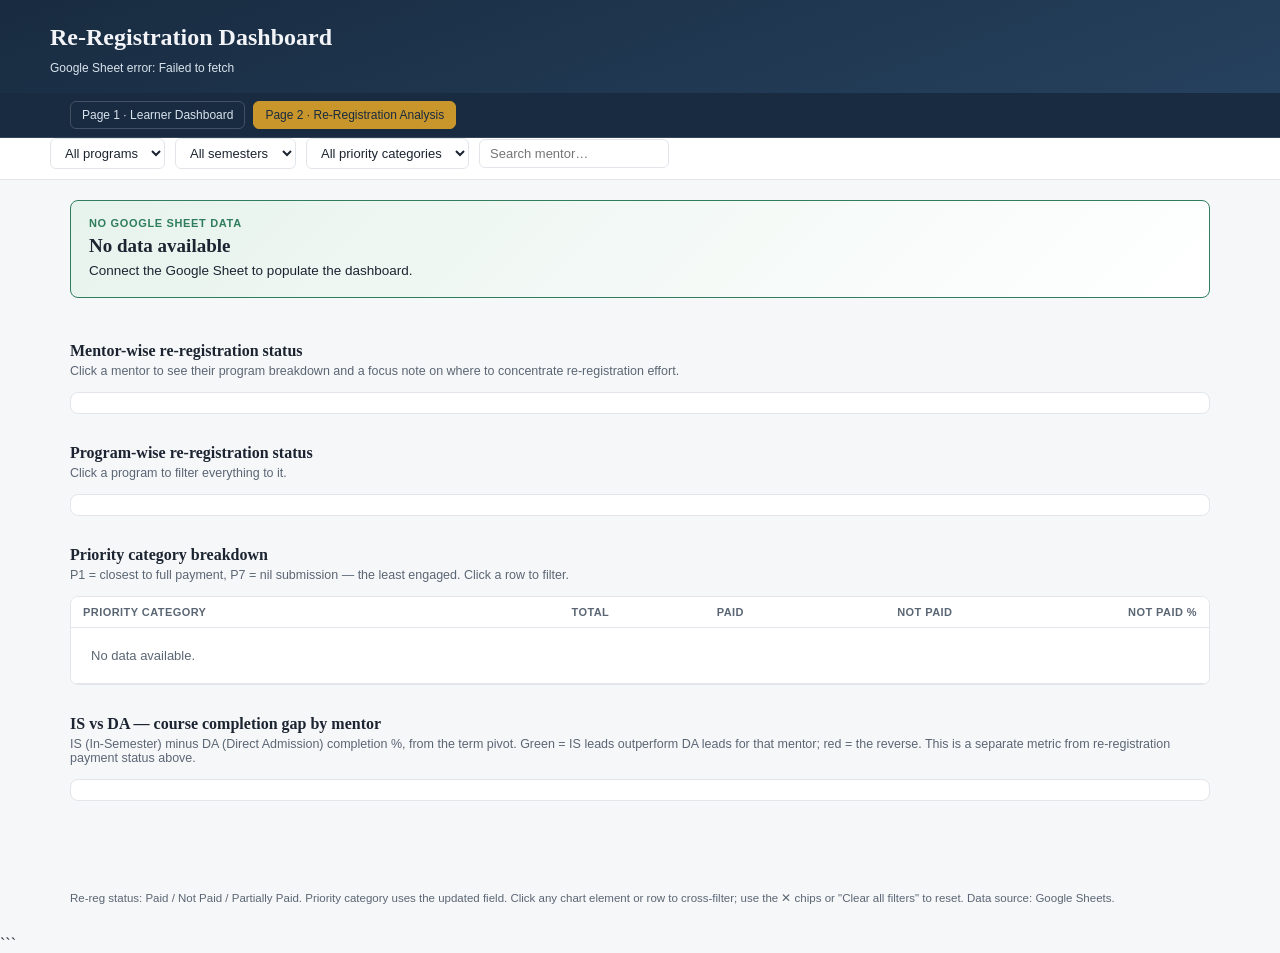
==== commit 12a67d85: "Update page2.html" ====
--- a/page2.html
+++ b/page2.html
@@ -1,4 +1,3 @@
-```html
 <!DOCTYPE html>
 <html lang="en">
 <head>
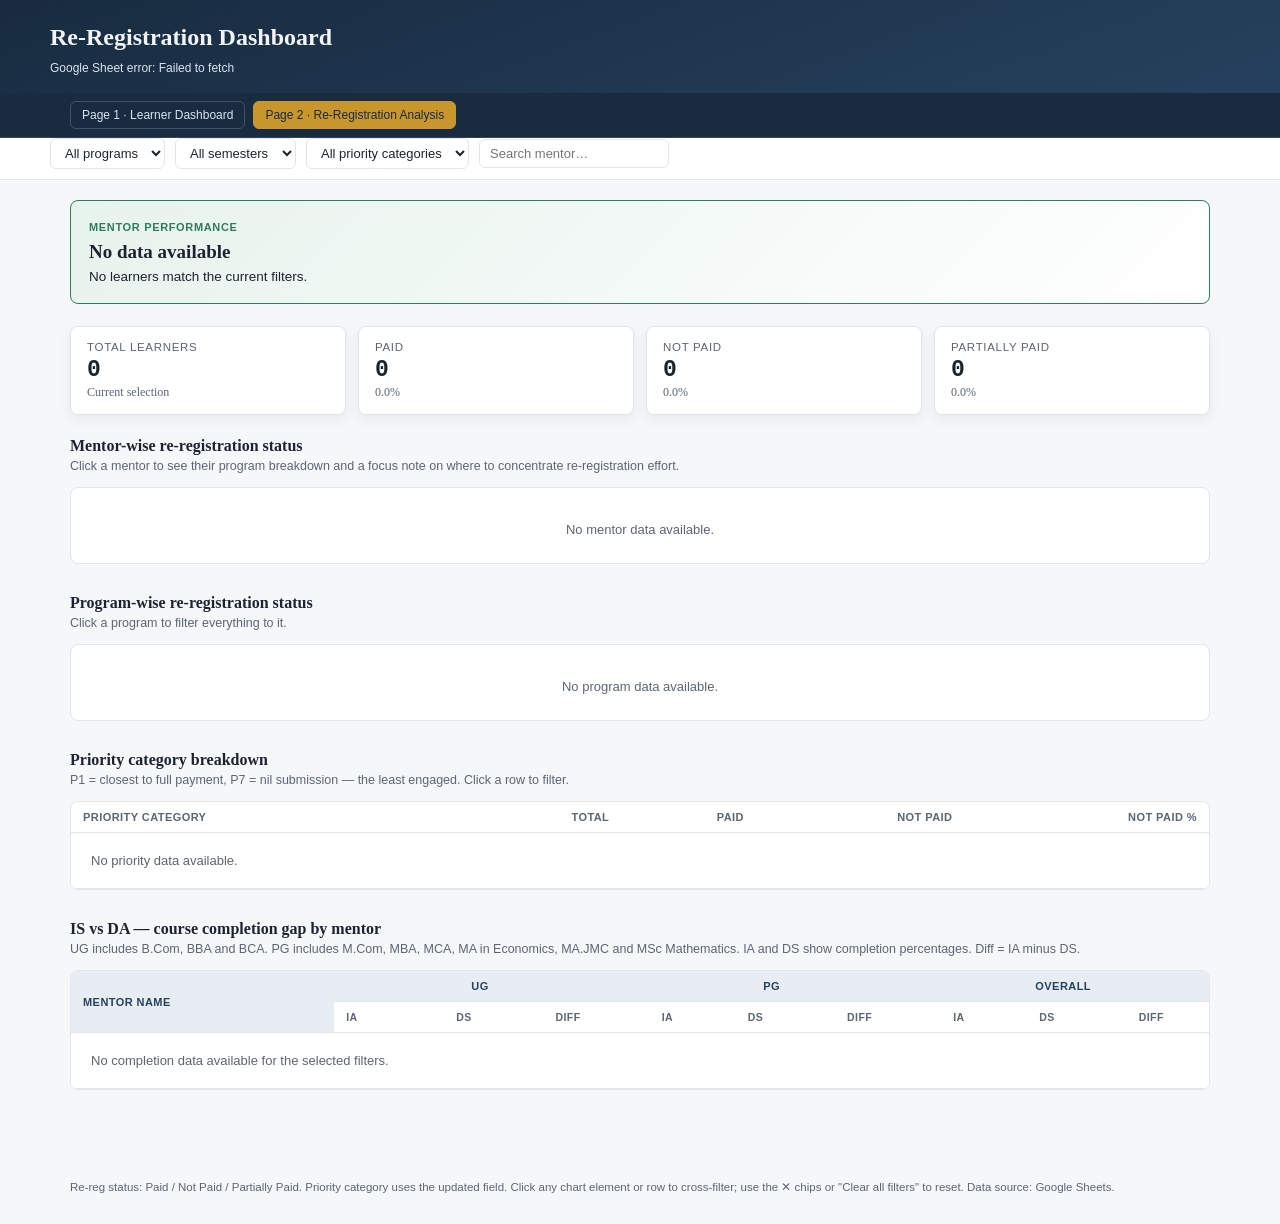
==== commit 07cca91d: "Update page2.html" ====
--- a/page2.html
+++ b/page2.html
@@ -1,59 +1,68 @@
 <!DOCTYPE html>
 <html lang="en">
 <head>
-
 <meta charset="UTF-8">
-
-<meta
-  name="viewport"
-  content="width=device-width, initial-scale=1, viewport-fit=cover"
->
+<meta name="viewport" content="width=device-width, initial-scale=1, viewport-fit=cover">
 
 <title>Re-Registration Dashboard</title>
 
 <style>
-
-:root{
-
-  --ink:#1b2430;
-  --ink-soft:#5b6674;
-  --line:#e2e6ea;
-
-  --bg:#f6f7f9;
-  --card:#ffffff;
-
-  --navy:#26415e;
-  --navy-deep:#182b40;
-  --navy-light:#e7edf3;
-
-  --gold:#c9962c;
-
-  --pos:#2f7d5c;
-  --pos-bg:#e7f3ed;
-
-  --neg:#b1483f;
-  --neg-bg:#fbebe9;
-
-  --warn:#b17a1f;
-  --warn-bg:#fbf1e0;
-
-  --track:#eef1f4;
-
-  padding-top:env(safe-area-inset-top,0px);
-  padding-bottom:env(safe-area-inset-bottom,0px);
-
-  box-sizing:border-box;
-}
-
-
-@media (prefers-color-scheme:dark){
-
-  :root:not([data-theme="light"]){
-
+  :root{
+    --ink:#1b2430;
+    --ink-soft:#5b6674;
+    --line:#e2e6ea;
+    --bg:#f6f7f9;
+    --card:#ffffff;
+
+    --navy:#26415e;
+    --navy-deep:#182b40;
+    --navy-light:#e7edf3;
+
+    --gold:#c9962c;
+
+    --pos:#2f7d5c;
+    --pos-bg:#e7f3ed;
+
+    --neg:#b1483f;
+    --neg-bg:#fbebe9;
+
+    --warn:#b17a1f;
+    --warn-bg:#fbf1e0;
+
+    --track:#eef1f4;
+  }
+
+  @media (prefers-color-scheme: dark){
+    :root:not([data-theme="light"]){
+      --ink:#e8ebef;
+      --ink-soft:#9aa5b1;
+      --line:#2a3340;
+      --bg:#12161c;
+      --card:#181e26;
+
+      --navy:#7fa2c9;
+      --navy-deep:#0d1218;
+      --navy-light:#1c2a38;
+
+      --gold:#e0b45c;
+
+      --pos:#5fc79a;
+      --pos-bg:#173226;
+
+      --neg:#e8837a;
+      --neg-bg:#331d1c;
+
+      --warn:#e0b45c;
+      --warn-bg:#332b17;
+
+      --track:#232a34;
+    }
+  }
+
+  :root[data-theme="dark"]{
     --ink:#e8ebef;
     --ink-soft:#9aa5b1;
     --line:#2a3340;
-
     --bg:#12161c;
     --card:#181e26;
 
@@ -73,1273 +82,625 @@
     --warn-bg:#332b17;
 
     --track:#232a34;
-
-  }
-
-}
-
-
-:root[data-theme="dark"]{
-
-  --ink:#e8ebef;
-  --ink-soft:#9aa5b1;
-  --line:#2a3340;
-
-  --bg:#12161c;
-  --card:#181e26;
-
-  --navy:#7fa2c9;
-  --navy-deep:#0d1218;
-  --navy-light:#1c2a38;
-
-  --gold:#e0b45c;
-
-  --pos:#5fc79a;
-  --pos-bg:#173226;
-
-  --neg:#e8837a;
-  --neg-bg:#331d1c;
-
-  --warn:#e0b45c;
-  --warn-bg:#332b17;
-
-  --track:#232a34;
-
-}
-
-
-html{
-
-  scroll-padding-top:
-    env(safe-area-inset-top,0px);
-
-  height:100%;
-
-}
-
-
-*{
-
-  box-sizing:border-box;
-
-}
-
-
-body{
-
-  margin:0;
-
-  min-height:100%;
-
-  background:var(--bg);
-
-  color:var(--ink);
-
-  font-family:
-    'Source Serif Pro',
-    Georgia,
-    'Times New Roman',
-    serif;
-
-}
-
-
-.num{
-
-  font-family:
-    'IBM Plex Mono',
-    'Courier New',
-    monospace;
-
-  font-variant-numeric:
-    tabular-nums;
-
-}
-
-
-/* =========================
-   HEADER
-========================= */
-
-header{
-
-  background:
-    linear-gradient(
-      160deg,
-      var(--navy-deep),
-      var(--navy)
-    );
-
-  color:#f2f4f7;
-
-  padding:
-    24px
-    20px
-    18px;
-
-  padding-top:
-    calc(
-      24px +
-      env(safe-area-inset-top,0px)
-    );
-
-}
-
-
-header .wrap{
-
-  max-width:1180px;
-
-  margin:0 auto;
-
-}
-
-
-header h1{
-
-  font-size:24px;
-
-  margin:0 0 4px;
-
-  font-weight:600;
-
-}
-
-
-header p{
-
-  margin:0;
-
-  color:#c7d2de;
-
-  font-size:13.5px;
-
-  max-width:64ch;
-
-}
-
-
-/* =========================
-   PAGE NAV
-========================= */
-
-.page-nav{
-
-  background:
-    var(--navy-deep);
-
-  border-bottom:
-    1px solid
-    rgba(255,255,255,.12);
-
-}
-
-
-.page-nav-wrap{
-
-  max-width:1180px;
-
-  margin:0 auto;
-
-  padding:
-    8px 20px;
-
-  display:flex;
-
-  gap:8px;
-
-  flex-wrap:wrap;
-
-  font-family:
-    Arial,
-    sans-serif;
-
-}
-
-
-.page-link{
-
-  display:inline-block;
-
-  text-decoration:none;
-
-  color:#d9e3ed;
-
-  border:
-    1px solid
-    rgba(255,255,255,.18);
-
-  padding:
-    6px 11px;
-
-  border-radius:6px;
-
-  font-size:12px;
-
-}
-
-
-.page-link:hover,
-.page-link.active{
-
-  background:var(--gold);
-
-  color:#182b40;
-
-  border-color:var(--gold);
-
-}
-
-
-/* =========================
-   FILTER BAR
-========================= */
-
-.filterbar{
-
-  position:sticky;
-
-  top:0;
-
-  z-index:5;
-
-  background:var(--card);
-
-  border-bottom:
-    1px solid
-    var(--line);
-
-  padding:
-    10px 20px;
-
-  padding-top:
-    env(safe-area-inset-top,0px);
-
-}
-
-
-.filterbar .wrap{
-
-  max-width:1180px;
-
-  margin:0 auto;
-
-  display:flex;
-
-  gap:10px;
-
-  flex-wrap:wrap;
-
-  align-items:center;
-
-  font-family:
-    Arial,
-    sans-serif;
-
-}
-
-
-.filterbar select,
-.filterbar input{
-
-  font-family:
-    Arial,
-    sans-serif;
-
-  font-size:13px;
-
-  padding:
-    6px 10px;
-
-  border:
-    1px solid
-    var(--line);
-
-  border-radius:6px;
-
-  background:var(--card);
-
-  color:var(--ink);
-
-}
-
-
-.chip{
-
-  display:inline-flex;
-
-  align-items:center;
-
-  gap:6px;
-
-  font-size:12px;
-
-  background:var(--navy-light);
-
-  color:var(--navy);
-
-  padding:
-    4px 10px;
-
-  border-radius:20px;
-
-  cursor:pointer;
-
-  border:none;
-
-}
-
-
-.chip .x{
-
-  font-weight:700;
-
-}
-
-
-#clearAll{
-
-  display:none;
-
-  font-size:12px;
-
-  color:var(--ink-soft);
-
-  background:none;
-
-  border:
-    1px solid
-    var(--line);
-
-  border-radius:6px;
-
-  padding:
-    6px 10px;
-
-  cursor:pointer;
-
-  font-family:
-    Arial,
-    sans-serif;
-
-}
-
-
-/* =========================
-   MAIN
-========================= */
-
-main{
-
-  max-width:1180px;
-
-  margin:0 auto;
-
-  padding:
-    20px
-    20px
-    60px;
-
-}
-
-
-/* =========================
-   TOP CARD
-========================= */
-
-.top-card{
-
-  background:
-    linear-gradient(
-      135deg,
-      var(--pos-bg),
-      var(--card)
-    );
-
-  border:
-    1px solid
-    var(--pos);
-
-  border-radius:8px;
-
-  padding:
-    16px 18px;
-
-  margin-bottom:22px;
-
-}
-
-
-.top-card .tag{
-
-  font-family:
-    Arial,
-    sans-serif;
-
-  font-size:11px;
-
-  text-transform:uppercase;
-
-  letter-spacing:.06em;
-
-  color:var(--pos);
-
-  font-weight:700;
-
-}
-
-
-.top-card h3{
-
-  margin:
-    6px 0 4px;
-
-  font-size:19px;
-
-}
-
-
-.top-card p{
-
-  margin:0;
-
-  font-size:13.5px;
-
-  color:var(--ink);
-
-  font-family:
-    Arial,
-    sans-serif;
-
-  line-height:1.5;
-
-}
-
-
-/* =========================
-   KPIs
-========================= */
-
-.kpis{
-
-  display:grid;
-
-  grid-template-columns:
-    repeat(4,1fr);
-
-  gap:12px;
-
-  margin-bottom:22px;
-
-}
-
-
-.kpi{
-
-  background:var(--card);
-
-  border:
-    1px solid
-    var(--line);
-
-  border-radius:8px;
-
-  padding:
-    14px 16px;
-
-  box-shadow:
-    0 4px 14px
-    rgba(20,30,45,.06);
-
-  transition:
-    box-shadow .15s;
-
-}
-
-
-.kpi .label{
-
-  font-size:11.5px;
-
-  color:var(--ink-soft);
-
-  text-transform:uppercase;
-
-  letter-spacing:.06em;
-
-  font-family:
-    Arial,
-    sans-serif;
-
-}
-
-
-.kpi .value{
-
-  font-size:23px;
-
-  margin-top:4px;
-
-  font-weight:700;
-
-}
-
-
-.kpi .sub{
-
-  font-size:12px;
-
-  color:var(--ink-soft);
-
-  margin-top:2px;
-
-}
-
-
-/* =========================
-   SECTIONS
-========================= */
-
-section{
-
-  margin-bottom:30px;
-
-}
-
-
-h2{
-
-  font-size:16px;
-
-  font-weight:700;
-
-  margin:
-    0 0 4px;
-
-}
-
-
-.section-note{
-
-  font-size:12.5px;
-
-  color:var(--ink-soft);
-
-  margin:
-    0 0 14px;
-
-  font-family:
-    Arial,
-    sans-serif;
-
-}
-
-
-/* =========================
-   CHART CARD
-========================= */
-
-.chart-card{
-
-  background:var(--card);
-
-  border:
-    1px solid
-    var(--line);
-
-  border-radius:8px;
-
-  padding:
-    14px
-    18px
-    6px;
-
-}
-
-
-/* =========================
-   MENTOR / PROGRAM ROW
-========================= */
-
-.row{
-
-  padding:
-    8px 0;
-
-  border-bottom:
-    1px solid
-    var(--line);
-
-  cursor:pointer;
-
-  border-radius:6px;
-
-  transition:
-    background .1s;
-
-}
-
-
-.row:hover{
-
-  background:var(--track);
-
-}
-
-
-.row.active{
-
-  background:var(--navy-light);
-
-}
-
-
-.row:last-child{
-
-  border-bottom:none;
-
-}
-
-
-.row-head{
-
-  display:grid;
-
-  grid-template-columns:
-    22px
-    180px
-    1fr
-    128px;
-
-  align-items:center;
-
-  gap:10px;
-
-}
-
-
-.row-head .rank{
-
-  font-family:
-    'IBM Plex Mono',
-    monospace;
-
-  font-size:12px;
-
-  color:var(--ink-soft);
-
-}
-
-
-.row-head .name{
-
-  font-size:13.5px;
-
-  font-weight:600;
-
-  overflow:hidden;
-
-  text-overflow:ellipsis;
-
-  white-space:nowrap;
-
-}
-
-
-.bar-track{
-
-  position:relative;
-
-  height:15px;
-
-  background:var(--track);
-
-  border-radius:3px;
-
-  overflow:hidden;
-
-}
-
-
-.bar-fill{
-
-  position:absolute;
-
-  left:0;
-
-  top:0;
-
-  height:100%;
-
-  background:var(--navy);
-
-  transition:
-    width .2s;
-
-}
-
-
-.meta{
-
-  font-size:12px;
-
-  text-align:right;
-
-  color:var(--ink-soft);
-
-  font-family:
-    Arial,
-    sans-serif;
-
-  white-space:nowrap;
-
-}
-
-
-.meta b{
-
-  color:var(--ink);
-
-  font-family:
-    'IBM Plex Mono',
-    'Courier New',
-    monospace;
-
-}
-
-
-.pills{
-
-  grid-column:
-    2/-1;
-
-  display:flex;
-
-  flex-wrap:wrap;
-
-  gap:6px;
-
-  margin-top:6px;
-
-}
-
-
-.pill{
-
-  font-family:
-    Arial,
-    sans-serif;
-
-  font-size:11px;
-
-  padding:
-    2px 8px;
-
-  border-radius:20px;
-
-  background:var(--track);
-
-  color:var(--ink-soft);
-
-  white-space:nowrap;
-
-}
-
-
-.pill b{
-
-  color:var(--ink);
-
-  font-family:
-    'IBM Plex Mono',
-    monospace;
-
-}
-
-
-.focus-note{
-
-  grid-column:
-    2/-1;
-
-  margin-top:8px;
-
-  padding:
-    10px 12px;
-
-  background:var(--warn-bg);
-
-  border:
-    1px solid
-    var(--warn);
-
-  border-radius:6px;
-
-  font-family:
-    Arial,
-    sans-serif;
-
-  font-size:12.5px;
-
-  color:var(--ink);
-
-  line-height:1.5;
-
-}
-
-
-.focus-note .flabel{
-
-  font-size:10.5px;
-
-  text-transform:uppercase;
-
-  letter-spacing:.05em;
-
-  color:var(--warn);
-
-  font-weight:700;
-
-  display:block;
-
-  margin-bottom:3px;
-
-}
-
-
-/* =========================
-   TABLE
-========================= */
-
-.table-wrap{
-
-  overflow-x:auto;
-
-  border:
-    1px solid
-    var(--line);
-
-  border-radius:8px;
-
-  background:var(--card);
-
-}
-
-
-table{
-
-  border-collapse:collapse;
-
-  width:100%;
-
-  min-width:560px;
-
-  font-size:13px;
-
-}
-
-
-th,
-td{
-
-  padding:
-    9px 12px;
-
-  text-align:right;
-
-  border-bottom:
-    1px solid
-    var(--line);
-
-  white-space:nowrap;
-
-}
-
-
-th:first-child,
-td:first-child{
-
-  text-align:left;
-
-  position:sticky;
-
-  left:0;
-
-  background:var(--card);
-
-}
-
-
-th{
-
-  font-family:
-    Arial,
-    sans-serif;
-
-  font-size:11px;
-
-  text-transform:uppercase;
-
-  letter-spacing:.04em;
-
-  color:var(--ink-soft);
-
-  background:var(--card);
-
-}
-
-
-tbody tr{
-
-  cursor:pointer;
-
-}
-
-
-tbody tr:hover td{
-
-  background:var(--track);
-
-}
-
-
-tbody tr.active td{
-
-  background:var(--navy-light);
-
-}
-
-
-.badge{
-
-  display:inline-block;
-
-  padding:
-    2px 8px;
-
-  border-radius:20px;
-
-  font-size:12px;
-
-  font-family:
-    Arial,
-    sans-serif;
-
-}
-
-
-.badge.pos{
-
-  background:var(--pos-bg);
-
-  color:var(--pos);
-
-}
-
-
-.badge.neg{
-
-  background:var(--neg-bg);
-
-  color:var(--neg);
-
-}
-
-
-.badge.warn{
-
-  background:var(--warn-bg);
-
-  color:var(--warn);
-
-}
-
-
-.empty{
-
-  padding:20px;
-
-  text-align:center;
-
-  color:var(--ink-soft);
-
-  font-family:
-    Arial,
-    sans-serif;
-
-  font-size:13px;
-
-}
-
-
-/* =========================
-   IS VS DA
-========================= */
-
-.div-row{
-
-  display:grid;
-
-  grid-template-columns:
-    180px
-    1fr
-    130px;
-
-  align-items:center;
-
-  gap:10px;
-
-  padding:
-    6px 0;
-
-  border-bottom:
-    1px solid
-    var(--line);
-
-}
-
-
-.div-row:last-child{
-
-  border-bottom:none;
-
-}
-
-
-.div-row .name{
-
-  font-size:13px;
-
-  overflow:hidden;
-
-  text-overflow:ellipsis;
-
-  white-space:nowrap;
-
-}
-
-
-.div-track{
-
-  position:relative;
-
-  height:15px;
-
-  background:var(--track);
-
-  border-radius:3px;
-
-}
-
-
-.div-mid{
-
-  position:absolute;
-
-  left:50%;
-
-  top:-2px;
-
-  width:1px;
-
-  height:19px;
-
-  background:var(--ink-soft);
-
-  opacity:.4;
-
-}
-
-
-.div-fill{
-
-  position:absolute;
-
-  top:0;
-
-  height:100%;
-
-  border-radius:2px;
-
-  background:var(--navy);
-
-}
-
-
-.div-fill.neg{
-
-  background:var(--neg);
-
-}
-
-
-.div-row .meta{
-
-  font-size:12px;
-
-  text-align:right;
-
-  font-family:
-    Arial,
-    sans-serif;
-
-  color:var(--ink-soft);
-
-  white-space:nowrap;
-
-}
-
-
-.div-row .meta b{
-
-  color:var(--ink);
-
-  font-family:
-    'IBM Plex Mono',
-    'Courier New',
-    monospace;
-
-}
-
-
-.div-row .meta b.neg{
-
-  color:var(--neg);
-
-}
-
-
-/* =========================
-   FOOTER
-========================= */
-
-footer{
-
-  max-width:1180px;
-
-  margin:0 auto;
-
-  padding:
-    0 20px 30px;
-
-  font-size:11.5px;
-
-  color:var(--ink-soft);
-
-  font-family:
-    Arial,
-    sans-serif;
-
-}
-
-
-/* =========================
-   RESPONSIVE
-========================= */
-
-@media (max-width:720px){
+  }
+
+  html{
+    scroll-padding-top:env(safe-area-inset-top,0px);
+    height:100%;
+  }
+
+  *{
+    box-sizing:border-box;
+  }
+
+  body{
+    margin:0;
+    min-height:100%;
+    background:var(--bg);
+    color:var(--ink);
+    font-family:'Source Serif Pro',Georgia,'Times New Roman',serif;
+  }
+
+  .num{
+    font-family:'IBM Plex Mono','Courier New',monospace;
+    font-variant-numeric:tabular-nums;
+  }
+
+  header{
+    background:linear-gradient(160deg,var(--navy-deep),var(--navy));
+    color:#f2f4f7;
+    padding:24px 20px 18px;
+    padding-top:calc(24px + env(safe-area-inset-top,0px));
+  }
+
+  header .wrap{
+    max-width:1180px;
+    margin:0 auto;
+  }
+
+  header h1{
+    font-size:24px;
+    margin:0 0 4px;
+    font-weight:600;
+  }
+
+  header p{
+    margin:0;
+    color:#c7d2de;
+    font-size:13.5px;
+    max-width:64ch;
+  }
+
+  .page-nav{
+    background:var(--navy-deep);
+    border-bottom:1px solid rgba(255,255,255,.12);
+  }
+
+  .page-nav-wrap{
+    max-width:1180px;
+    margin:0 auto;
+    padding:8px 20px;
+    display:flex;
+    gap:8px;
+    flex-wrap:wrap;
+    font-family:Arial,sans-serif;
+  }
+
+  .page-link{
+    display:inline-block;
+    text-decoration:none;
+    color:#d9e3ed;
+    border:1px solid rgba(255,255,255,.18);
+    padding:6px 11px;
+    border-radius:6px;
+    font-size:12px;
+  }
+
+  .page-link:hover,
+  .page-link.active{
+    background:var(--gold);
+    color:#182b40;
+    border-color:var(--gold);
+  }
+
+  .filterbar{
+    position:sticky;
+    top:0;
+    z-index:5;
+    background:var(--card);
+    border-bottom:1px solid var(--line);
+    padding:10px 20px;
+    padding-top:env(safe-area-inset-top,0px);
+  }
+
+  .filterbar .wrap{
+    max-width:1180px;
+    margin:0 auto;
+    display:flex;
+    gap:10px;
+    flex-wrap:wrap;
+    align-items:center;
+    font-family:Arial,sans-serif;
+  }
+
+  .filterbar select,
+  .filterbar input{
+    font-family:Arial,sans-serif;
+    font-size:13px;
+    padding:6px 10px;
+    border:1px solid var(--line);
+    border-radius:6px;
+    background:var(--card);
+    color:var(--ink);
+  }
+
+  .chip{
+    display:inline-flex;
+    align-items:center;
+    gap:6px;
+    font-size:12px;
+    background:var(--navy-light);
+    color:var(--navy);
+    padding:4px 10px;
+    border-radius:20px;
+    cursor:pointer;
+    border:none;
+  }
+
+  .chip .x{
+    font-weight:700;
+  }
+
+  #clearAll{
+    display:none;
+    font-size:12px;
+    color:var(--ink-soft);
+    background:none;
+    border:1px solid var(--line);
+    border-radius:6px;
+    padding:6px 10px;
+    cursor:pointer;
+    font-family:Arial,sans-serif;
+  }
+
+  main{
+    max-width:1180px;
+    margin:0 auto;
+    padding:20px 20px 60px;
+  }
+
+  .top-card{
+    background:linear-gradient(135deg,var(--pos-bg),var(--card));
+    border:1px solid var(--pos);
+    border-radius:8px;
+    padding:16px 18px;
+    margin-bottom:22px;
+  }
+
+  .top-card .tag{
+    font-family:Arial,sans-serif;
+    font-size:11px;
+    text-transform:uppercase;
+    letter-spacing:.06em;
+    color:var(--pos);
+    font-weight:700;
+  }
+
+  .top-card h3{
+    margin:6px 0 4px;
+    font-size:19px;
+  }
+
+  .top-card p{
+    margin:0;
+    font-size:13.5px;
+    color:var(--ink);
+    font-family:Arial,sans-serif;
+    line-height:1.5;
+  }
 
   .kpis{
-
-    grid-template-columns:
-      repeat(2,1fr);
-
-  }
-
+    display:grid;
+    grid-template-columns:repeat(4,1fr);
+    gap:12px;
+    margin-bottom:22px;
+  }
+
+  .kpi{
+    background:var(--card);
+    border:1px solid var(--line);
+    border-radius:8px;
+    padding:14px 16px;
+    box-shadow:0 4px 14px rgba(20,30,45,.06);
+    transition:box-shadow .15s;
+  }
+
+  .kpi .label{
+    font-size:11.5px;
+    color:var(--ink-soft);
+    text-transform:uppercase;
+    letter-spacing:.06em;
+    font-family:Arial,sans-serif;
+  }
+
+  .kpi .value{
+    font-size:23px;
+    margin-top:4px;
+    font-weight:700;
+  }
+
+  .kpi .sub{
+    font-size:12px;
+    color:var(--ink-soft);
+    margin-top:2px;
+  }
+
+  section{
+    margin-bottom:30px;
+  }
+
+  h2{
+    font-size:16px;
+    font-weight:700;
+    margin:0 0 4px;
+  }
+
+  .section-note{
+    font-size:12.5px;
+    color:var(--ink-soft);
+    margin:0 0 14px;
+    font-family:Arial,sans-serif;
+  }
+
+  .chart-card{
+    background:var(--card);
+    border:1px solid var(--line);
+    border-radius:8px;
+    padding:14px 18px 6px;
+  }
+
+  .row{
+    padding:8px 0;
+    border-bottom:1px solid var(--line);
+    cursor:pointer;
+    border-radius:6px;
+    transition:background .1s;
+  }
+
+  .row:hover{
+    background:var(--track);
+  }
+
+  .row.active{
+    background:var(--navy-light);
+  }
+
+  .row:last-child{
+    border-bottom:none;
+  }
 
   .row-head{
-
-    grid-template-columns:
-      18px
-      1fr
-      80px;
-
+    display:grid;
+    grid-template-columns:22px 180px 1fr 128px;
+    align-items:center;
+    gap:10px;
+  }
+
+  .row-head .rank{
+    font-family:'IBM Plex Mono',monospace;
+    font-size:12px;
+    color:var(--ink-soft);
+  }
+
+  .row-head .name{
+    font-size:13.5px;
+    font-weight:600;
+    overflow:hidden;
+    text-overflow:ellipsis;
+    white-space:nowrap;
+  }
+
+  .bar-track{
+    position:relative;
+    height:15px;
+    background:var(--track);
+    border-radius:3px;
+    overflow:hidden;
+  }
+
+  .bar-fill{
+    position:absolute;
+    left:0;
+    top:0;
+    height:100%;
+    background:var(--navy);
+    transition:width .2s;
+  }
+
+  .meta{
+    font-size:12px;
+    text-align:right;
+    color:var(--ink-soft);
+    font-family:Arial,sans-serif;
+    white-space:nowrap;
+  }
+
+  .meta b{
+    color:var(--ink);
+    font-family:'IBM Plex Mono','Courier New',monospace;
+  }
+
+  .pills{
+    grid-column:2/-1;
+    display:flex;
+    flex-wrap:wrap;
     gap:6px;
-
-  }
-
-
-  .pills{
-
-    grid-column:
-      1/-1;
-
-  }
-
-}
-
+    margin-top:6px;
+  }
+
+  .pill{
+    font-family:Arial,sans-serif;
+    font-size:11px;
+    padding:2px 8px;
+    border-radius:20px;
+    background:var(--track);
+    color:var(--ink-soft);
+    white-space:nowrap;
+  }
+
+  .pill b{
+    color:var(--ink);
+    font-family:'IBM Plex Mono',monospace;
+  }
+
+  .focus-note{
+    grid-column:2/-1;
+    margin-top:8px;
+    padding:10px 12px;
+    background:var(--warn-bg);
+    border:1px solid var(--warn);
+    border-radius:6px;
+    font-family:Arial,sans-serif;
+    font-size:12.5px;
+    color:var(--ink);
+    line-height:1.5;
+  }
+
+  .focus-note .flabel{
+    font-size:10.5px;
+    text-transform:uppercase;
+    letter-spacing:.05em;
+    color:var(--warn);
+    font-weight:700;
+    display:block;
+    margin-bottom:3px;
+  }
+
+  .table-wrap{
+    overflow-x:auto;
+    border:1px solid var(--line);
+    border-radius:8px;
+    background:var(--card);
+  }
+
+  table{
+    border-collapse:collapse;
+    width:100%;
+    min-width:760px;
+    font-size:13px;
+  }
+
+  th,
+  td{
+    padding:9px 12px;
+    text-align:right;
+    border-bottom:1px solid var(--line);
+    white-space:nowrap;
+  }
+
+  th:first-child,
+  td:first-child{
+    text-align:left;
+    position:sticky;
+    left:0;
+    background:var(--card);
+  }
+
+  th{
+    font-family:Arial,sans-serif;
+    font-size:11px;
+    text-transform:uppercase;
+    letter-spacing:.04em;
+    color:var(--ink-soft);
+    background:var(--card);
+  }
+
+  tbody tr{
+    cursor:pointer;
+  }
+
+  tbody tr:hover td{
+    background:var(--track);
+  }
+
+  tbody tr.active td{
+    background:var(--navy-light);
+  }
+
+  .badge{
+    display:inline-block;
+    padding:2px 8px;
+    border-radius:20px;
+    font-size:12px;
+    font-family:Arial,sans-serif;
+  }
+
+  .badge.pos{
+    background:var(--pos-bg);
+    color:var(--pos);
+  }
+
+  .badge.neg{
+    background:var(--neg-bg);
+    color:var(--neg);
+  }
+
+  .badge.warn{
+    background:var(--warn-bg);
+    color:var(--warn);
+  }
+
+  .empty{
+    padding:20px;
+    text-align:center;
+    color:var(--ink-soft);
+    font-family:Arial,sans-serif;
+    font-size:13px;
+  }
+
+  /* UG / PG / Overall table */
+
+  .completion-table{
+    min-width:1050px;
+  }
+
+  .completion-table th,
+  .completion-table td{
+    text-align:center;
+  }
+
+  .completion-table th:first-child,
+  .completion-table td:first-child{
+    text-align:left;
+  }
+
+  .completion-table thead tr.group-head th{
+    background:var(--navy-light);
+    color:var(--navy);
+    font-size:11px;
+    font-weight:700;
+  }
+
+  .completion-table thead tr.sub-head th{
+    background:var(--card);
+    font-size:10.5px;
+  }
+
+  .mentor-name-cell{
+    font-weight:600;
+    min-width:180px;
+  }
+
+  .pct-cell{
+    font-family:'IBM Plex Mono','Courier New',monospace;
+    font-variant-numeric:tabular-nums;
+  }
+
+  .diff-positive{
+    color:var(--pos);
+    font-weight:700;
+  }
+
+  .diff-negative{
+    color:var(--neg);
+    font-weight:700;
+  }
+
+  .diff-zero{
+    color:var(--ink-soft);
+    font-weight:700;
+  }
+
+  .completion-table .overall-cell{
+    background:rgba(38,65,94,.035);
+  }
+
+  .completion-table tbody tr:hover .overall-cell{
+    background:var(--track);
+  }
+
+  .div-row{
+    display:grid;
+    grid-template-columns:180px 1fr 130px;
+    align-items:center;
+    gap:10px;
+    padding:6px 0;
+    border-bottom:1px solid var(--line);
+  }
+
+  .div-row:last-child{
+    border-bottom:none;
+  }
+
+  .div-row .name{
+    font-size:13px;
+    overflow:hidden;
+    text-overflow:ellipsis;
+    white-space:nowrap;
+  }
+
+  .div-track{
+    position:relative;
+    height:15px;
+    background:var(--track);
+    border-radius:3px;
+  }
+
+  .div-mid{
+    position:absolute;
+    left:50%;
+    top:-2px;
+    width:1px;
+    height:19px;
+    background:var(--ink-soft);
+    opacity:.4;
+  }
+
+  .div-fill{
+    position:absolute;
+    top:0;
+    height:100%;
+    border-radius:2px;
+    background:var(--navy);
+  }
+
+  .div-fill.neg{
+    background:var(--neg);
+  }
+
+  .div-row .meta{
+    font-size:12px;
+    text-align:right;
+    font-family:Arial,sans-serif;
+    color:var(--ink-soft);
+    white-space:nowrap;
+  }
+
+  .div-row .meta b{
+    color:var(--ink);
+    font-family:'IBM Plex Mono','Courier New',monospace;
+  }
+
+  .div-row .meta b.neg{
+    color:var(--neg);
+  }
+
+  footer{
+    max-width:1180px;
+    margin:0 auto;
+    padding:0 20px 30px;
+    font-size:11.5px;
+    color:var(--ink-soft);
+    font-family:Arial,sans-serif;
+  }
+
+  @media (max-width:720px){
+
+    .kpis{
+      grid-template-columns:repeat(2,1fr);
+    }
+
+    .row-head{
+      grid-template-columns:18px 1fr 80px;
+      gap:6px;
+    }
+
+    .pills{
+      grid-column:1/-1;
+    }
+  }
 </style>
 
-
-<script
-  src="https://cdn.sheetjs.com/xlsx-0.20.3/package/dist/xlsx.full.min.js">
-</script>
+<script src="https://cdn.sheetjs.com/xlsx-0.20.3/package/dist/xlsx.full.min.js"></script>
 
 </head>
 
-
 <body>
 
-
-<!-- =====================================================
-     HEADER
-===================================================== -->
-
 <header>
-
   <div class="wrap">
 
-    <h1>
-      Re-Registration Dashboard
-    </h1>
-
-    <div
-      style="
-        display:flex;
-        align-items:center;
-        gap:10px;
-        flex-wrap:wrap;
-        margin-top:10px;
-        font-family:Arial,sans-serif;
-      "
-    >
-
-      <span
-        id="excelStatus"
-        style="
-          font-size:12px;
-          color:#d9e3ed;
-        "
-      >
+    <h1>Re-Registration Dashboard</h1>
+
+    <div style="display:flex;align-items:center;gap:10px;flex-wrap:wrap;margin-top:10px;font-family:Arial,sans-serif;">
+      <span id="excelStatus" style="font-size:12px;color:#d9e3ed;">
         Connecting to Google Sheet…
       </span>
-
     </div>
 
   </div>
-
 </header>
 
 
-<!-- =====================================================
-     PAGE NAVIGATION
-===================================================== -->
-
 <div class="page-nav">
 
   <div class="page-nav-wrap">
 
-    <a
-      class="page-link"
-      href="index.html"
-    >
+    <a class="page-link" href="index.html">
       Page 1 · Learner Dashboard
     </a>
 
-    <a
-      class="page-link active"
-      href="page2.html"
-    >
+    <a class="page-link active" href="page2.html">
       Page 2 · Re-Registration Analysis
     </a>
 
@@ -1348,41 +709,21 @@
 </div>
 
 
-<!-- =====================================================
-     FILTER BAR
-===================================================== -->
-
 <div class="filterbar">
 
   <div class="wrap">
 
-
     <select id="progSel">
-
-      <option value="">
-        All programs
-      </option>
-
+      <option value="">All programs</option>
     </select>
 
-
     <select id="semSel">
-
-      <option value="">
-        All semesters
-      </option>
-
+      <option value="">All semesters</option>
     </select>
 
-
     <select id="priSel">
-
-      <option value="">
-        All priority categories
-      </option>
-
+      <option value="">All priority categories</option>
     </select>
-
 
     <input
       type="text"
@@ -1390,44 +731,25 @@
       placeholder="Search mentor…"
     >
 
-
     <span id="chips"></span>
 
-
-    <button
-      id="clearAll"
-    >
+    <button id="clearAll">
       Clear all filters ✕
     </button>
 
-
   </div>
 
 </div>
 
 
-<!-- =====================================================
-     MAIN
-===================================================== -->
-
 <main>
 
-
-  <div
-    class="top-card"
-    id="topCard"
-  ></div>
-
-
-  <div
-    class="kpis"
-    id="kpis"
-  ></div>
-
-
-  <!-- ===================================================
-       MENTOR
-  =================================================== -->
+  <div class="top-card" id="topCard"></div>
+
+  <div class="kpis" id="kpis"></div>
+
+
+  <!-- MENTOR -->
 
   <section>
 
@@ -1436,13 +758,9 @@
     </h2>
 
     <p class="section-note">
-
-      Click a mentor to see their program breakdown and
-      a focus note on where to concentrate re-registration effort.
-
+      Click a mentor to see their program breakdown and a focus note on where to concentrate re-registration effort.
     </p>
 
-
     <div class="chart-card">
 
       <div id="mentorChart"></div>
@@ -1452,9 +770,7 @@
   </section>
 
 
-  <!-- ===================================================
-       PROGRAM
-  =================================================== -->
+  <!-- PROGRAM -->
 
   <section>
 
@@ -1463,12 +779,9 @@
     </h2>
 
     <p class="section-note">
-
       Click a program to filter everything to it.
-
     </p>
 
-
     <div class="chart-card">
 
       <div id="programChart"></div>
@@ -1478,9 +791,7 @@
   </section>
 
 
-  <!-- ===================================================
-       PRIORITY
-  =================================================== -->
+  <!-- PRIORITY -->
 
   <section>
 
@@ -1489,13 +800,9 @@
     </h2>
 
     <p class="section-note">
-
-      P1 = closest to full payment, P7 = nil submission —
-      the least engaged. Click a row to filter.
-
+      P1 = closest to full payment, P7 = nil submission — the least engaged. Click a row to filter.
     </p>
 
-
     <div class="table-wrap">
 
       <table>
@@ -1503,35 +810,16 @@
         <thead>
 
           <tr>
-
-            <th>
-              Priority category
-            </th>
-
-            <th>
-              Total
-            </th>
-
-            <th>
-              Paid
-            </th>
-
-            <th>
-              Not paid
-            </th>
-
-            <th>
-              Not paid %
-            </th>
-
+            <th>Priority category</th>
+            <th>Total</th>
+            <th>Paid</th>
+            <th>Not paid</th>
+            <th>Not paid %</th>
           </tr>
 
         </thead>
 
-
-        <tbody
-          id="priBody"
-        ></tbody>
+        <tbody id="priBody"></tbody>
 
       </table>
 
@@ -1540,35 +828,70 @@
   </section>
 
 
-  <!-- ===================================================
-       IS VS DA
-  =================================================== -->
+  <!-- UG / PG / OVERALL -->
 
   <section>
 
-    <h2>
+    <h2 id="isdaHeading">
       IS vs DA — course completion gap by mentor
     </h2>
 
     <p class="section-note">
-
-      IS (In-Semester) minus DA (Direct Admission)
-      completion %, from the term pivot.
-      Green = IS leads outperform DA leads for that mentor;
-      red = the reverse.
-      This is a separate metric from re-registration payment status above.
-
+      UG includes B.Com, BBA and BCA. PG includes M.Com, MBA, MCA, MA in Economics, MA.JMC and MSc Mathematics.
+      IA and DS show completion percentages. Diff = IA minus DS.
     </p>
 
-
-    <div class="chart-card">
-
-      <div id="isdaChart"></div>
+    <div class="table-wrap">
+
+      <table class="completion-table">
+
+        <thead>
+
+          <tr class="group-head">
+
+            <th rowspan="2">
+              Mentor Name
+            </th>
+
+            <th colspan="3">
+              UG
+            </th>
+
+            <th colspan="3">
+              PG
+            </th>
+
+            <th colspan="3">
+              Overall
+            </th>
+
+          </tr>
+
+          <tr class="sub-head">
+
+            <th>IA</th>
+            <th>DS</th>
+            <th>Diff</th>
+
+            <th>IA</th>
+            <th>DS</th>
+            <th>Diff</th>
+
+            <th>IA</th>
+            <th>DS</th>
+            <th>Diff</th>
+
+          </tr>
+
+        </thead>
+
+        <tbody id="completionBody"></tbody>
+
+      </table>
 
     </div>
 
   </section>
-
 
 </main>
 
@@ -1586,55 +909,37 @@
 
 <script>
 
-
 /* =========================================================
-   GOOGLE SHEET CONFIG
+   GOOGLE SHEET CONFIGURATION
 ========================================================= */
 
 const GOOGLE_SHEET_ID =
   '1iwtwKK5JAG-qDRnjcMf5GGL5CMBMW9X3QFYtaawvCqg';
 
-
-const GOOGLE_SHEET1_NAME =
-  'Sheet1';
-
-
-const GOOGLE_SHEET2_NAME =
-  'Sheet2';
-
-
-const GOOGLE_REFRESH_MS =
-  60000;
+const GOOGLE_SHEET1_NAME = 'Sheet1';
+const GOOGLE_SHEET2_NAME = 'Sheet2';
+
+const GOOGLE_REFRESH_MS = 60000;
 
 
 /* =========================================================
-   GLOBAL DATA
+   DATA
 ========================================================= */
 
 let RAW = {
 
-  mentors:[],
-
-  programs:[],
-
-  priorities:[],
-
-  semesters:[],
-
-  rows:[]
+  mentors: [],
+  programs: [],
+  priorities: [],
+  semesters: [],
+  rows: []
 
 };
 
-
 let ISDA = [];
-
-
 let NOTES = {};
 
-
 let refreshTimer = null;
-
-
 let refreshBusy = false;
 
 
@@ -1644,154 +949,176 @@
 
 const state = {
 
-  mentor:null,
-
-  program:null,
-
-  priority:null,
-
-  semester:null,
-
-  _mentorName:null,
-
-  _programName:null,
-
-  _priorityName:null,
-
-  _semesterName:null
+  mentor: null,
+  program: null,
+  priority: null,
+  semester: null,
+
+  _mentorName: null,
+  _programName: null,
+  _priorityName: null,
+  _semesterName: null
 
 };
 
 
 /* =========================================================
-   BASIC HELPERS
+   UG / PG PROGRAM CLASSIFICATION
 ========================================================= */
 
-function fmt(n){
-
-  return (
-    Number(n || 0)
-      .toFixed(1)
-  ) + '%';
-
-}
-
-
-function short(p){
-
-  return String(p || '')
-    .split(' - ')[0];
-
-}
-
-
-function norm(v){
-
-  return String(
-    v ?? ''
-  ).trim();
-
-}
-
-
-function key(v){
-
-  return norm(v)
+const UG_PROGRAMS = [
+
+  'B.Com',
+  'BBA',
+  'BCA'
+
+];
+
+
+const PG_PROGRAMS = [
+
+  'M.Com',
+  'MBA',
+  'MCA',
+  'MA in Economics',
+  'MA.JMC',
+  'MSc Mathematics'
+
+];
+
+
+function normalizeProgramName(value){
+
+  const s = cleanText(value);
+
+  const k = s
     .toLowerCase()
+    .replace(/\./g,'')
     .replace(/\s+/g,' ')
     .trim();
 
+  const aliases = {
+
+    'b com':'B.Com',
+    'bcom':'B.Com',
+    'b commerce':'B.Com',
+
+    'bba':'BBA',
+
+    'bca':'BCA',
+
+    'm com':'M.Com',
+    'mcom':'M.Com',
+
+    'mba':'MBA',
+
+    'mca':'MCA',
+
+    'ma in economics':'MA in Economics',
+    'ma economics':'MA in Economics',
+    'ma economics':'MA in Economics',
+
+    'ma jmc':'MA.JMC',
+    'majmc':'MA.JMC',
+    'ma.jmc':'MA.JMC',
+
+    'msc mathematics':'MSc Mathematics',
+    'msc maths':'MSc Mathematics',
+    'msc math':'MSc Mathematics',
+    'm sc mathematics':'MSc Mathematics',
+    'm sc maths':'MSc Mathematics'
+
+  };
+
+  return aliases[k] || s;
+
 }
 
 
+function getProgramGroup(program){
+
+  const p = normalizeProgramName(program);
+
+  if (UG_PROGRAMS.includes(p)){
+    return 'UG';
+  }
+
+  if (PG_PROGRAMS.includes(p)){
+    return 'PG';
+  }
+
+  return 'Other';
+
+}
+
+
 /* =========================================================
-   SEMESTER NORMALIZATION
+   GENERAL HELPERS
 ========================================================= */
 
-function semesterKey(v){
-
-  const s =
-    norm(v)
-      .toLowerCase();
-
-
-  const match =
-    s.match(/\d+/);
-
-
-  if(match){
-
-    return String(
-      parseInt(
-        match[0],
-        10
-      )
-    );
-
-  }
-
-
-  return s
-    .replace(
-      /\bsemester\b|\bsem\b|\bterm\b/g,
-      ''
-    )
+function fmt(n){
+
+  return Number(n || 0).toFixed(1) + '%';
+
+}
+
+
+function short(p){
+
+  return String(p || '').split(' - ')[0];
+
+}
+
+
+/*
+  Important:
+  This removes:
+  - leading/trailing spaces
+  - multiple spaces
+  - non-breaking spaces
+*/
+
+function cleanText(v){
+
+  return String(v ?? '')
+    .replace(/\u00A0/g,' ')
+    .replace(/\s+/g,' ')
     .trim();
 
 }
 
 
-function sameSemester(
-  a,
-  b
-){
-
-  return (
-    semesterKey(a) ===
-    semesterKey(b)
-  );
+function norm(v){
+
+  return cleanText(v);
 
 }
 
 
-/* =========================================================
-   PERCENTAGE HELPER
-========================================================= */
+function key(v){
+
+  return cleanText(v)
+    .toLowerCase();
+
+}
+
+
+function canonicalName(v){
+
+  return cleanText(v)
+    .toLowerCase()
+    .replace(/\s+/g,' ');
+
+}
+
 
 function pct(v){
 
-  if(
-    v === null ||
-    v === undefined ||
-    v === ''
-  ){
-
+  const n = Number(v);
+
+  if (!Number.isFinite(n)){
     return 0;
-
-  }
-
-
-  const n =
-    Number(
-      String(v)
-        .replace('%','')
-        .trim()
-    );
-
-
-  if(
-    !Number.isFinite(n)
-  ){
-
-    return 0;
-
-  }
-
-
-  /*
-    If source is 0-1,
-    convert to 0-100.
-  */
+  }
 
   return Math.abs(n) <= 1.0000001
     ? n * 100
@@ -1800,31 +1127,13 @@
 }
 
 
-/* =========================================================
-   STATUS MESSAGE
-========================================================= */
-
-function setStatus(
-  message,
-  ok=false
-){
-
-  const el =
-    document.getElementById(
-      'excelStatus'
-    );
-
-
-  if(!el){
-
-    return;
-
-  }
-
-
-  el.textContent =
-    message;
-
+function setStatus(message, ok=false){
+
+  const el = document.getElementById('excelStatus');
+
+  if (!el) return;
+
+  el.textContent = message;
 
   el.style.color =
     ok
@@ -1835,34 +1144,111 @@
 
 
 /* =========================================================
-   FIND COLUMN
+   SEMESTER HELPERS
 ========================================================= */
 
-function findColumn(
-  headers,
-  names
-){
-
-  for(
-    const wanted of names
-  ){
-
-    const found =
-      headers.find(
-        x =>
-          key(x) ===
-          key(wanted)
-      );
-
-
-    if(found){
-
-      return found;
-
+function semesterKey(v){
+
+  const s = norm(v).toLowerCase();
+
+  const m = s.match(/\d+/);
+
+  if (m){
+
+    return String(
+      parseInt(m[0],10)
+    );
+
+  }
+
+  return s
+    .replace(/\bsemester\b/g,'')
+    .replace(/\bsem\b/g,'')
+    .replace(/\bterm\b/g,'')
+    .trim();
+
+}
+
+
+function sameSemester(a,b){
+
+  return semesterKey(a) === semesterKey(b);
+
+}
+
+
+/* =========================================================
+   GOOGLE SHEET FETCH
+========================================================= */
+
+async function fetchGoogleSheetRows(sheetName){
+
+  const url =
+    'https://docs.google.com/spreadsheets/d/' +
+    GOOGLE_SHEET_ID +
+    '/gviz/tq?tqx=out:csv&sheet=' +
+    encodeURIComponent(sheetName);
+
+  const response = await fetch(
+    url + '&_=' + Date.now(),
+    {
+      cache:'no-store'
     }
-
-  }
-
+  );
+
+  if (!response.ok){
+
+    throw new Error(
+      'Unable to read ' + sheetName
+    );
+
+  }
+
+  const csv = await response.text();
+
+  const workbook = XLSX.read(
+    csv,
+    {
+      type:'string',
+      raw:true
+    }
+  );
+
+  const firstSheet =
+    workbook.Sheets[
+      workbook.SheetNames[0]
+    ];
+
+  return XLSX.utils.sheet_to_json(
+    firstSheet,
+    {
+      defval:'',
+      raw:false
+    }
+  );
+
+}
+
+
+/* =========================================================
+   COLUMN HELPERS
+========================================================= */
+
+function findColumn(headers,names){
+
+  for (const wanted of names){
+
+    const h = headers.find(
+      x => key(x) === key(wanted)
+    );
+
+    if (h){
+
+      return h;
+
+    }
+
+  }
 
   return null;
 
@@ -1873,14 +1259,9 @@
    NORMALIZE SHEET 1
 ========================================================= */
 
-function normalizeWorkbookRows(
-  rows
-){
-
-  if(
-    !rows ||
-    !rows.length
-  ){
+function normalizeWorkbookRows(rows){
+
+  if (!rows || !rows.length){
 
     throw new Error(
       'Sheet1 is empty.'
@@ -1890,21 +1271,16 @@
 
 
   const headers =
-    Object.keys(
-      rows[0]
-    ).map(norm);
+    Object.keys(rows[0])
+      .map(norm);
 
 
   const required = [
 
     'Program',
-
     'Mentors',
-
     'Re reg status',
-
     'Priority Category updated',
-
     'Semester'
 
   ];
@@ -1914,16 +1290,12 @@
     required.filter(
       h =>
         !headers.some(
-          x =>
-            key(x) ===
-            key(h)
+          x => key(x) === key(h)
         )
     );
 
 
-  if(
-    missing.length
-  ){
+  if (missing.length){
 
     throw new Error(
       'Sheet1 is missing required column(s): ' +
@@ -1933,59 +1305,51 @@
   }
 
 
-  const actualHeader =
-    wanted => {
-
-      return (
-        headers.find(
-          h =>
-            key(h) ===
-            key(wanted)
-        ) ||
-        wanted
-      );
-
-    };
-
-
-  const leadCol =
+  const actualHeader = wanted => {
+
+    return (
+      headers.find(
+        h => key(h) === key(wanted)
+      ) || wanted
+    );
+
+  };
+
+
+  const leadNameHeader =
     findColumn(
       headers,
       [
-        'Lead Name'
+        'Lead Name',
+        'LeadName',
+        'Sales Type'
       ]
     );
 
 
   return rows
-
-    .map(
-      r => ({
+    .map(r => {
+
+      return {
 
         Program:
           norm(
             r[
-              actualHeader(
-                'Program'
-              )
+              actualHeader('Program')
             ]
           ),
 
         Mentors:
           norm(
             r[
-              actualHeader(
-                'Mentors'
-              )
+              actualHeader('Mentors')
             ]
           ),
 
         ReReg:
           norm(
             r[
-              actualHeader(
-                'Re reg status'
-              )
+              actualHeader('Re reg status')
             ]
           ),
 
@@ -2001,21 +1365,18 @@
         Semester:
           norm(
             r[
-              actualHeader(
-                'Semester'
-              )
+              actualHeader('Semester')
             ]
           ),
 
         LeadName:
-          leadCol
-            ? norm(
-                r[leadCol]
-              )
+          leadNameHeader
+            ? norm(r[leadNameHeader])
             : ''
 
-      })
-    )
+      };
+
+    })
 
     .filter(
       r =>
@@ -2030,28 +1391,39 @@
 
 
 /* =========================================================
-   RE-REG PAYMENT CLASSIFICATION
+   PAYMENT STATUS CLASSIFICATION
 ========================================================= */
 
-function classifyPayment(
-  status
-){
+function classifyPayment(status){
 
   const s =
-    norm(status)
-      .toLowerCase()
-      .replace(
-        /\s+/g,
-        ' '
-      )
-      .trim();
+    key(status)
+      .replace(/[_-]+/g,' ');
+
+
+  if (!s){
+
+    return 'not_paid';
+
+  }
 
 
   /*
-    Empty values
+    IMPORTANT:
+    Negative statuses must be checked BEFORE
+    looking for the word "paid".
   */
 
-  if(!s){
+  if (
+
+    s.includes('not paid') ||
+    s.includes('unpaid') ||
+    s.includes('not done') ||
+    s.includes('pending') ||
+    s.includes('not registered') ||
+    s === 'no'
+
+  ){
 
     return 'not_paid';
 
@@ -2059,17 +1431,16 @@
 
 
   /*
-    PARTIAL MUST BE CHECKED
-    BEFORE PAID.
-
-    Example:
-    "Partially Paid"
-    should NOT become Paid.
+    Partial status
   */
 
-  if(
+  if (
+
     s.includes('partial') ||
-    s.includes('partially')
+    s.includes('partially') ||
+    s.includes('part payment') ||
+    s.includes('part paid')
+
   ){
 
     return 'partial';
@@ -2078,36 +1449,27 @@
 
 
   /*
-    Paid / completed values
+    Paid / completed status
   */
 
-  if(
+  if (
+
     s === 'paid' ||
     s === 'done' ||
     s === 'yes' ||
     s === 'completed' ||
     s === 'complete' ||
     s === 'registered' ||
-
-    s.includes('paid -') ||
-    s.startsWith('paid ') ||
-
-    s.includes('re-reg done') ||
-    s.includes('re reg done') ||
-
-    s.includes('re-registration done') ||
-    s.includes('re registration done')
+    s === 're reg done' ||
+    s === 're registration done' ||
+    s.includes('paid')
+
   ){
 
     return 'paid';
 
   }
 
-
-  /*
-    Everything else
-    is considered not paid.
-  */
 
   return 'not_paid';
 
@@ -2118,14 +1480,10 @@
    BUILD RAW DATA
 ========================================================= */
 
-function buildRawFromSheet1(
-  rows
-){
+function buildRawFromSheet1(rows){
 
   const normalized =
-    normalizeWorkbookRows(
-      rows
-    );
+    normalizeWorkbookRows(rows);
 
 
   const preferredPrograms = [
@@ -2137,7 +1495,8 @@
     'MA in Economics',
     'MA.JMC',
     'MBA',
-    'MCA'
+    'MCA',
+    'MSc Mathematics'
 
   ];
 
@@ -2145,125 +1504,162 @@
   const preferredPriorities = [
 
     'P1 - Full / Annual Payment',
-
     'P2 - All IA_All Exams',
-
     'P3 - Full Exam_Part/Nil IA',
-
     'P4 - Full IA_Part/Nil Exam',
-
     'P5 - Partial IA_Partial Exams',
-
     'P6 - Partial IA_Nil Exams/Nil IA_Partial Exams',
-
     'P7 - Nil IA_Nil Exams'
 
   ];
 
 
   /*
-    IMPORTANT:
-
-    mentorMap uses normalized mentor
-    name as key.
-
-    Therefore:
-
+    Mentor de-duplication.
+
+    Example:
+
+    Krithika V
     Krithika V
     Krithika V
     KRITHIKA V
-
-    become ONE mentor.
+    Krithika  V
+    Krithika V + NBSP
+
+    All become ONE mentor.
   */
 
   const mentorMap =
     new Map();
 
 
-  const programSet =
-    new Set();
-
-
-  const prioritySet =
-    new Set();
-
-
-  const semesterSet =
-    new Set();
-
-
-  normalized.forEach(
-    r => {
-
-      if(r.Mentors){
-
-        const mentorKey =
-          key(
-            r.Mentors
-          );
-
-
-        if(
-          mentorKey &&
-          !mentorMap.has(
-            mentorKey
-          )
-        ){
-
-          mentorMap.set(
-            mentorKey,
-            r.Mentors.trim()
-          );
-
-        }
+  const programMap =
+    new Map();
+
+
+  const priorityMap =
+    new Map();
+
+
+  const semesterMap =
+    new Map();
+
+
+  normalized.forEach(r => {
+
+    const mentor =
+      cleanText(r.Mentors);
+
+    if (mentor){
+
+      const ck =
+        canonicalName(mentor);
+
+      if (!mentorMap.has(ck)){
+
+        mentorMap.set(
+          ck,
+          mentor
+        );
 
       }
 
-
-      if(r.Program){
-
-        programSet.add(
-          r.Program
+    }
+
+
+    const program =
+      normalizeProgramName(
+        r.Program
+      );
+
+    if (program){
+
+      const ck =
+        key(program);
+
+      if (!programMap.has(ck)){
+
+        programMap.set(
+          ck,
+          program
         );
 
       }
 
-
-      if(r.Priority){
-
-        prioritySet.add(
-          r.Priority
+    }
+
+
+    const priority =
+      cleanText(r.Priority);
+
+    if (priority){
+
+      const ck =
+        key(priority);
+
+      if (!priorityMap.has(ck)){
+
+        priorityMap.set(
+          ck,
+          priority
         );
 
       }
 
-
-      semesterSet.add(
+    }
+
+
+    const semester =
+      cleanText(
         r.Semester ||
         'Not specified'
       );
 
+    const ck =
+      semesterKey(semester);
+
+    if (!semesterMap.has(ck)){
+
+      semesterMap.set(
+        ck,
+        semester
+      );
+
     }
-  );
+
+  });
 
 
   const mentors =
     Array.from(
       mentorMap.values()
+    ).sort(
+      (a,b) =>
+        a.localeCompare(
+          b,
+          undefined,
+          {
+            sensitivity:'base'
+          }
+        )
     );
 
 
+  const programSet =
+    new Set(
+      Array.from(
+        programMap.values()
+      )
+    );
+
+
   const programs = [
 
-    ...preferredPrograms
-      .filter(
-        p =>
-          programSet.has(p)
-      ),
-
-    ...Array.from(
-      programSet
-    )
+    ...preferredPrograms.filter(
+      p => programSet.has(p)
+    ),
+
+    ...Array.from(programSet)
       .filter(
         p =>
           !preferredPrograms.includes(p)
@@ -2272,17 +1668,22 @@
   ];
 
 
+  const prioritySet =
+    new Set(
+      Array.from(
+        priorityMap.values()
+      )
+    );
+
+
   const priorities = [
 
-    ...preferredPriorities
-      .filter(
-        p =>
-          prioritySet.has(p)
-      ),
-
-    ...Array.from(
-      prioritySet
-    )
+    ...preferredPriorities.filter(
+      p =>
+        prioritySet.has(p)
+    ),
+
+    ...Array.from(prioritySet)
       .filter(
         p =>
           !preferredPriorities.includes(p)
@@ -2293,55 +1694,43 @@
 
   const semesters =
     Array.from(
-      semesterSet
+      semesterMap.values()
     ).sort(
       (a,b) => {
 
         const an =
           parseInt(
-            String(a)
-              .match(/\d+/)
-              ?. [0] ||
+            String(a).match(/\d+/)?.[0] ||
             '9999',
             10
           );
 
-
         const bn =
           parseInt(
-            String(b)
-              .match(/\d+/)
-              ?. [0] ||
+            String(b).match(/\d+/)?.[0] ||
             '9999',
             10
           );
 
-
         return (
           an - bn ||
-          String(a)
-            .localeCompare(
-              String(b)
-            )
+          String(a).localeCompare(
+            String(b)
+          )
         );
 
       }
     );
 
-
-  /*
-    IMPORTANT:
-    Mentor index now uses normalized
-    mentor key.
-  */
 
   const mentorIndex =
     new Map(
       mentors.map(
-        (v,i) => [
-          key(v),
-          i
-        ]
+        (v,i) =>
+          [
+            canonicalName(v),
+            i
+          ]
       )
     );
 
@@ -2349,10 +1738,11 @@
   const programIndex =
     new Map(
       programs.map(
-        (v,i) => [
-          v,
-          i
-        ]
+        (v,i) =>
+          [
+            key(v),
+            i
+          ]
       )
     );
 
@@ -2360,10 +1750,11 @@
   const priorityIndex =
     new Map(
       priorities.map(
-        (v,i) => [
-          v,
-          i
-        ]
+        (v,i) =>
+          [
+            key(v),
+            i
+          ]
       )
     );
 
@@ -2371,10 +1762,11 @@
   const semesterIndex =
     new Map(
       semesters.map(
-        (v,i) => [
-          v,
-          i
-        ]
+        (v,i) =>
+          [
+            semesterKey(v),
+            i
+          ]
       )
     );
 
@@ -2383,146 +1775,142 @@
     new Map();
 
 
-  normalized.forEach(
-    r => {
-
-      if(
-        !r.Mentors ||
-        !r.Program ||
-        !r.Priority
-      ){
-
-        return;
-
-      }
-
-
-      const mi =
-        mentorIndex.get(
-          key(
-            r.Mentors
-          )
-        );
-
-
-      const pi =
-        programIndex.get(
-          r.Program
-        );
-
-
-      const pri =
-        priorityIndex.get(
-          r.Priority
-        );
-
-
-      const semesterValue =
-        r.Semester ||
-        'Not specified';
-
-
-      const si =
-        semesterIndex.get(
+  normalized.forEach(r => {
+
+    if (
+      !r.Mentors ||
+      !r.Program ||
+      !r.Priority
+    ){
+
+      return;
+
+    }
+
+
+    const mi =
+      mentorIndex.get(
+        canonicalName(
+          r.Mentors
+        )
+      );
+
+
+    const normalizedProgram =
+      normalizeProgramName(
+        r.Program
+      );
+
+
+    const pi =
+      programIndex.get(
+        key(normalizedProgram)
+      );
+
+
+    const pri =
+      priorityIndex.get(
+        key(r.Priority)
+      );
+
+
+    const semesterValue =
+      r.Semester ||
+      'Not specified';
+
+
+    const si =
+      semesterIndex.get(
+        semesterKey(
           semesterValue
-        );
-
-
-      if(
-        mi === undefined ||
-        pi === undefined ||
-        pri === undefined ||
-        si === undefined
-      ){
-
-        return;
-
-      }
-
-
-      const gk =
-        mi +
-        '|' +
-        pi +
-        '|' +
-        pri +
-        '|' +
-        si;
-
-
-      if(
-        !grouped.has(gk)
-      ){
-
-        grouped.set(
-          gk,
-          {
-
-            mi,
-            pi,
-            pri,
-            si,
-
-            total:0,
-
-            paid:0,
-
-            not_paid:0,
-
-            partial:0
-
-          }
-        );
-
-      }
-
-
-      const g =
-        grouped.get(
-          gk
-        );
-
-
-      g.total++;
-
-
-      const status =
-        classifyPayment(
-          r.ReReg
-        );
-
-
-      if(
-        status === 'paid'
-      ){
-
-        g.paid++;
-
-      }
-
-      else if(
-        status === 'partial'
-      ){
-
-        g.partial++;
-
-      }
-
-      else{
-
-        g.not_paid++;
-
-      }
+        )
+      );
+
+
+    if (
+      mi === undefined ||
+      pi === undefined ||
+      pri === undefined ||
+      si === undefined
+    ){
+
+      return;
 
     }
-  );
+
+
+    const gk =
+      mi +
+      '|' +
+      pi +
+      '|' +
+      pri +
+      '|' +
+      si;
+
+
+    if (!grouped.has(gk)){
+
+      grouped.set(
+        gk,
+        {
+
+          mi,
+          pi,
+          pri,
+          si,
+
+          total:0,
+          paid:0,
+          not_paid:0,
+          partial:0
+
+        }
+      );
+
+    }
+
+
+    const g =
+      grouped.get(gk);
+
+
+    g.total++;
+
+
+    const status =
+      classifyPayment(
+        r.ReReg
+      );
+
+
+    if (
+      status === 'paid'
+    ){
+
+      g.paid++;
+
+    }
+    else if (
+      status === 'partial'
+    ){
+
+      g.partial++;
+
+    }
+    else{
+
+      g.not_paid++;
+
+    }
+
+  });
 
 
   const rowsOut =
     Array.from(
       grouped.values()
     )
-
     .sort(
       (a,b) =>
         a.mi-b.mi ||
@@ -2530,24 +1918,16 @@
         a.pri-b.pri ||
         a.si-b.si
     )
-
     .map(
       g => [
 
         g.mi,
-
         g.pi,
-
         g.pri,
-
         g.total,
-
         g.paid,
-
         g.not_paid,
-
         g.partial,
-
         g.si
 
       ]
@@ -2557,15 +1937,10 @@
   return {
 
     mentors,
-
     programs,
-
     priorities,
-
     semesters,
-
     rows:rowsOut,
-
     normalized
 
   };
@@ -2574,23 +1949,19 @@
 
 
 /* =========================================================
-   BUILD IS VS DA
+   SHEET 2 / ISDA DATA
 ========================================================= */
 
-function buildISDA(
-  sheet2Rows,
-  sheet1Normalized
-){
+function buildISDA(sheet2Rows,sheet1Normalized){
 
   const result = [];
 
 
   /*
-    First preference:
-    Sheet2 actual IS/DA data.
+    First try Sheet2.
   */
 
-  if(
+  if (
     sheet2Rows &&
     sheet2Rows.length
   ){
@@ -2613,6 +1984,32 @@
       );
 
 
+    const isCol =
+      findColumn(
+        headers,
+        [
+          'IS %',
+          'IS%',
+          'IS',
+          'IS Completion %',
+          'IS Completion'
+        ]
+      );
+
+
+    const daCol =
+      findColumn(
+        headers,
+        [
+          'DA%',
+          'DA %',
+          'DA',
+          'DA Completion %',
+          'DA Completion'
+        ]
+      );
+
+
     const semCol =
       findColumn(
         headers,
@@ -2620,348 +2017,1003 @@
           'Semester',
           'Sem',
           'Current Semester',
-          'Current Sem',
           'Term'
         ]
       );
 
 
-    const isCol =
-      findColumn(
-        headers,
-        [
-          'IS %',
-          'IS%',
-          'IS Completion %',
-          'IS Completion',
-          'IS Completion Percentage'
-        ]
-      );
-
-
-    const daCol =
-      findColumn(
-        headers,
-        [
-          'DA %',
-          'DA%',
-          'DA Completion %',
-          'DA Completion',
-          'DA Completion Percentage'
-        ]
-      );
-
-
-    if(
+    if (
       mentorCol &&
       isCol &&
       daCol
     ){
 
-      sheet2Rows.forEach(
-        r => {
-
-          const name =
-            norm(
-              r[mentorCol]
-            );
-
-
-          if(!name){
-
-            return;
-
-          }
-
-
-          const semester =
-            semCol
-              ? norm(
-                  r[semCol]
-                )
-              : '';
-
-
-          const isPct =
-            pct(
-              r[isCol]
-            );
-
-
-          const daPct =
-            pct(
-              r[daCol]
-            );
-
-
-          result.push({
-
-            name,
-
-            semester,
-
-            is_pct:isPct,
-
-            da_pct:daPct,
-
-            diff:
-              isPct -
-              daPct
-
-          });
+      sheet2Rows.forEach(r => {
+
+        const name =
+          norm(
+            r[mentorCol]
+          );
+
+
+        if (!name) return;
+
+
+        const isPct =
+          pct(
+            r[isCol]
+          );
+
+
+        const daPct =
+          pct(
+            r[daCol]
+          );
+
+
+        const semester =
+          semCol
+            ? norm(r[semCol])
+            : '';
+
+
+        result.push({
+
+          name,
+          is_pct:isPct,
+          da_pct:daPct,
+          diff:isPct-daPct,
+          semester
+
+        });
+
+      });
+
+
+      if (result.length){
+
+        return result;
+
+      }
+
+    }
+
+  }
+
+
+  /*
+    Fallback:
+    calculate from Sheet1.
+
+    Here:
+
+    IS = Lead Name = IS
+    DA = Lead Name = DA
+
+    Paid / completed percentage
+    is used as completion percentage.
+  */
+
+  const byMentorSemester =
+    new Map();
+
+
+  sheet1Normalized.forEach(r => {
+
+    if (!r.Mentors) return;
+
+
+    const lead =
+      key(r.LeadName);
+
+
+    if (
+      lead !== 'is' &&
+      lead !== 'da'
+    ){
+
+      return;
+
+    }
+
+
+    const semester =
+      r.Semester ||
+      'Not specified';
+
+
+    const mentor =
+      cleanText(
+        r.Mentors
+      );
+
+
+    const gk =
+      canonicalName(mentor) +
+      '|' +
+      semesterKey(semester);
+
+
+    if (
+      !byMentorSemester.has(gk)
+    ){
+
+      byMentorSemester.set(
+        gk,
+        {
+
+          name:mentor,
+          semester,
+
+          isPaid:0,
+          isTotal:0,
+
+          daPaid:0,
+          daTotal:0
 
         }
       );
 
-
-      if(
-        result.length
-      ){
-
-        /*
-          Remove duplicate mentor +
-          semester combinations.
-
-          If duplicate rows exist,
-          retain the first actual
-          Sheet2 record.
-        */
-
-        const unique =
-          new Map();
-
-
-        result.forEach(
-          d => {
-
-            const kx =
-              key(d.name) +
-              '|' +
-              semesterKey(
-                d.semester
-              );
-
-
-            if(
-              !unique.has(kx)
-            ){
-
-              unique.set(
-                kx,
-                d
-              );
-
-            }
-
-          }
-        );
-
-
-        return Array.from(
-          unique.values()
-        );
+    }
+
+
+    const g =
+      byMentorSemester.get(gk);
+
+
+    const paid =
+      classifyPayment(
+        r.ReReg
+      ) === 'paid';
+
+
+    if (
+      lead === 'is'
+    ){
+
+      g.isTotal++;
+
+      if (paid){
+
+        g.isPaid++;
 
       }
 
     }
+    else{
+
+      g.daTotal++;
+
+      if (paid){
+
+        g.daPaid++;
+
+      }
+
+    }
+
+  });
+
+
+  byMentorSemester.forEach(g => {
+
+    const isPct =
+      g.isTotal
+        ? g.isPaid /
+          g.isTotal *
+          100
+        : 0;
+
+
+    const daPct =
+      g.daTotal
+        ? g.daPaid /
+          g.daTotal *
+          100
+        : 0;
+
+
+    result.push({
+
+      name:g.name,
+      semester:g.semester,
+
+      is_pct:isPct,
+      da_pct:daPct,
+
+      diff:
+        isPct-daPct
+
+    });
+
+  });
+
+
+  return result;
+
+}
+
+
+/* =========================================================
+   UG / PG / OVERALL COMPLETION TABLE
+========================================================= */
+
+function buildCompletionData(){
+
+  /*
+    We calculate directly from RAW.normalized.
+
+    This makes the table independent of the
+    existing Sheet2 structure.
+
+    IA = IA completion
+    DS = DS completion
+
+    The source columns are detected flexibly.
+  */
+
+  const source =
+    RAW.normalized || [];
+
+
+  const mentorMap =
+    new Map();
+
+
+  /*
+    Determine the possible IA / DS fields.
+
+    These are intentionally flexible because
+    Google Sheet column names may vary slightly.
+  */
+
+  let headers = [];
+
+  if (
+    source.length
+  ){
+
+    headers = Object.keys(
+      source[0]
+    );
+
+  }
+
+
+  /*
+    For the completion table we use:
+    IA status / IA completion
+    DS status / DS completion
+
+    If Sheet2 already contains the required
+    completion values, those are handled separately
+    below by buildCompletionFromSheet2().
+  */
+
+  return mentorMap;
+
+}
+
+
+/* =========================================================
+   COMPLETION STATUS HELPERS
+========================================================= */
+
+function isCompletedValue(value){
+
+  const s =
+    key(value);
+
+
+  if (!s){
+
+    return false;
+
+  }
+
+
+  if (
+
+    s === 'yes' ||
+    s === 'y' ||
+    s === 'done' ||
+    s === 'completed' ||
+    s === 'complete' ||
+    s === 'submitted' ||
+    s === 'attended' ||
+    s === 'paid' ||
+    s === 'true' ||
+    s === '1'
+
+  ){
+
+    return true;
+
+  }
+
+
+  if (
+
+    s.includes('completed') ||
+    s.includes('submitted') ||
+    s.includes('attended')
+
+  ){
+
+    return true;
+
+  }
+
+
+  return false;
+
+}
+
+
+/*
+  Convert an existing percentage/value to
+  percentage.
+*/
+
+function valueToPercentage(value){
+
+  const s =
+    cleanText(value);
+
+
+  if (!s){
+
+    return null;
+
+  }
+
+
+  const n =
+    parseFloat(
+      s.replace('%','')
+    );
+
+
+  if (
+    Number.isFinite(n)
+  ){
+
+    if (
+      s.includes('%')
+    ){
+
+      return n;
+
+    }
+
+
+    if (
+      n >= 0 &&
+      n <= 1
+    ){
+
+      return n * 100;
+
+    }
+
+  }
+
+
+  return null;
+
+}
+
+
+/* =========================================================
+   COMPLETION DATA FROM SHEET2
+========================================================= */
+
+function buildCompletionFromSheet2(sheet2Rows){
+
+  if (
+    !sheet2Rows ||
+    !sheet2Rows.length
+  ){
+
+    return [];
+
+  }
+
+
+  const headers =
+    Object.keys(
+      sheet2Rows[0]
+    ).map(norm);
+
+
+  const mentorCol =
+    findColumn(
+      headers,
+      [
+        'Mentors',
+        'Mentor',
+        'Primary Mentor',
+        'Primary Mentor Name'
+      ]
+    );
+
+
+  if (!mentorCol){
+
+    return [];
+
+  }
+
+
+  /*
+    Try to locate UG/PG IA/DS columns.
+
+    Supported examples:
+
+    UG IA
+    UG IA %
+    UG IA Completion
+    UG DS
+    UG DS %
+    PG IA
+    PG DS
+    Overall IA
+    Overall DS
+  */
+
+  const columns = {
+
+    ugIA:
+      findColumn(
+        headers,
+        [
+          'UG IA',
+          'UG IA %',
+          'UG IA Completion',
+          'UG IA Completion %',
+          'UG IA Percentage'
+        ]
+      ),
+
+    ugDS:
+      findColumn(
+        headers,
+        [
+          'UG DS',
+          'UG DS %',
+          'UG DS Completion',
+          'UG DS Completion %',
+          'UG DS Percentage'
+        ]
+      ),
+
+    pgIA:
+      findColumn(
+        headers,
+        [
+          'PG IA',
+          'PG IA %',
+          'PG IA Completion',
+          'PG IA Completion %',
+          'PG IA Percentage'
+        ]
+      ),
+
+    pgDS:
+      findColumn(
+        headers,
+        [
+          'PG DS',
+          'PG DS %',
+          'PG DS Completion',
+          'PG DS Completion %',
+          'PG DS Percentage'
+        ]
+      ),
+
+    overallIA:
+      findColumn(
+        headers,
+        [
+          'Overall IA',
+          'Overall IA %',
+          'Overall IA Completion',
+          'Overall IA Completion %'
+        ]
+      ),
+
+    overallDS:
+      findColumn(
+        headers,
+        [
+          'Overall DS',
+          'Overall DS %',
+          'Overall DS Completion',
+          'Overall DS Completion %'
+        ]
+      ),
+
+    semester:
+      findColumn(
+        headers,
+        [
+          'Semester',
+          'Sem',
+          'Current Semester',
+          'Term'
+        ]
+      )
+
+  };
+
+
+  /*
+    If Sheet2 does not have the requested
+    UG / PG structure, return empty and
+    the fallback below will be used.
+  */
+
+  if (
+    !columns.ugIA ||
+    !columns.ugDS ||
+    !columns.pgIA ||
+    !columns.pgDS
+  ){
+
+    return [];
+
+  }
+
+
+  const output = [];
+
+
+  sheet2Rows.forEach(r => {
+
+    const name =
+      cleanText(
+        r[mentorCol]
+      );
+
+
+    if (!name){
+
+      return;
+
+    }
+
+
+    const ugIA =
+      valueToPercentage(
+        r[columns.ugIA]
+      ) ?? 0;
+
+
+    const ugDS =
+      valueToPercentage(
+        r[columns.ugDS]
+      ) ?? 0;
+
+
+    const pgIA =
+      valueToPercentage(
+        r[columns.pgIA]
+      ) ?? 0;
+
+
+    const pgDS =
+      valueToPercentage(
+        r[columns.pgDS]
+      ) ?? 0;
+
+
+    let overallIA;
+    let overallDS;
+
+
+    if (
+      columns.overallIA &&
+      columns.overallDS
+    ){
+
+      overallIA =
+        valueToPercentage(
+          r[columns.overallIA]
+        ) ?? 0;
+
+
+      overallDS =
+        valueToPercentage(
+          r[columns.overallDS]
+        ) ?? 0;
+
+    }
+    else{
+
+      /*
+        If Overall columns do not exist,
+        calculate simple combined average.
+      */
+
+      overallIA =
+        (
+          ugIA +
+          pgIA
+        ) / 2;
+
+
+      overallDS =
+        (
+          ugDS +
+          pgDS
+        ) / 2;
+
+    }
+
+
+    output.push({
+
+      name,
+
+      semester:
+        columns.semester
+          ? norm(r[columns.semester])
+          : '',
+
+      ugIA,
+      ugDS,
+      ugDiff:ugIA-ugDS,
+
+      pgIA,
+      pgDS,
+      pgDiff:pgIA-pgDS,
+
+      overallIA,
+      overallDS,
+      overallDiff:
+        overallIA-overallDS
+
+    });
+
+  });
+
+
+  return output;
+
+}
+
+
+/* =========================================================
+   FALLBACK COMPLETION CALCULATION FROM SHEET1
+========================================================= */
+
+function buildCompletionFromSheet1(){
+
+  const rows =
+    RAW.normalized || [];
+
+
+  const result =
+    new Map();
+
+
+  /*
+    Try to detect IA / DS status columns
+    from the original normalized source.
+
+    Since normalized data may not retain every
+    original column, this function primarily
+    supports the Lead Name based IS/DA
+    completion calculation if needed.
+  */
+
+  rows.forEach(r => {
+
+    const mentor =
+      cleanText(
+        r.Mentors
+      );
+
+
+    if (!mentor){
+
+      return;
+
+    }
+
+
+    const program =
+      normalizeProgramName(
+        r.Program
+      );
+
+
+    const group =
+      getProgramGroup(
+        program
+      );
+
+
+    if (
+      group !== 'UG' &&
+      group !== 'PG'
+    ){
+
+      return;
+
+    }
+
+
+    const semester =
+      r.Semester ||
+      'Not specified';
+
+
+    const keyValue =
+      canonicalName(mentor) +
+      '|' +
+      semesterKey(semester);
+
+
+    if (
+      !result.has(keyValue)
+    ){
+
+      result.set(
+        keyValue,
+        {
+
+          name:mentor,
+          semester,
+
+          ugIACompleted:0,
+          ugTotal:0,
+
+          ugDSCompleted:0,
+          ugDSTotal:0,
+
+          pgIACompleted:0,
+          pgTotal:0,
+
+          pgDSCompleted:0,
+          pgDSTotal:0
+
+        }
+      );
+
+    }
+
+
+    const g =
+      result.get(keyValue);
+
+
+    /*
+      If your Sheet1 uses Lead Name as IS/DA,
+      use re-registration completion as the
+      available completion measure.
+
+      IS is treated as IA.
+      DA is treated as DS.
+
+      This fallback is mainly to avoid a blank
+      table when Sheet2 does not contain the
+      requested UG/PG fields.
+    */
+
+    const lead =
+      key(r.LeadName);
+
+
+    const completed =
+      classifyPayment(
+        r.ReReg
+      ) === 'paid';
+
+
+    if (
+      group === 'UG'
+    ){
+
+      g.ugTotal++;
+
+      if (completed){
+
+        g.ugIACompleted++;
+
+      }
+
+
+      /*
+        When Lead Name is DA, use the same
+        completion count for DS.
+      */
+
+      if (lead === 'da'){
+
+        g.ugDSTotal++;
+
+        if (completed){
+
+          g.ugDSCompleted++;
+
+        }
+
+      }
+
+    }
+
+
+    if (
+      group === 'PG'
+    ){
+
+      g.pgTotal++;
+
+      if (completed){
+
+        g.pgIACompleted++;
+
+      }
+
+
+      if (lead === 'da'){
+
+        g.pgDSTotal++;
+
+        if (completed){
+
+          g.pgDSCompleted++;
+
+        }
+
+      }
+
+    }
+
+  });
+
+
+  return Array.from(
+    result.values()
+  ).map(g => {
+
+    const ugIA =
+      g.ugTotal
+        ? g.ugIACompleted /
+          g.ugTotal *
+          100
+        : 0;
+
+
+    const ugDS =
+      g.ugDSTotal
+        ? g.ugDSCompleted /
+          g.ugDSTotal *
+          100
+        : 0;
+
+
+    const pgIA =
+      g.pgTotal
+        ? g.pgIACompleted /
+          g.pgTotal *
+          100
+        : 0;
+
+
+    const pgDS =
+      g.pgDSTotal
+        ? g.pgDSCompleted /
+          g.pgDSTotal *
+          100
+        : 0;
+
+
+    const overallIA =
+      (
+        g.ugIACompleted +
+        g.pgIACompleted
+      ) /
+      (
+        g.ugTotal +
+        g.pgTotal
+      ) *
+      100 || 0;
+
+
+    const overallDS =
+      (
+        g.ugDSCompleted +
+        g.pgDSCompleted
+      ) /
+      (
+        g.ugDSTotal +
+        g.pgDSTotal
+      ) *
+      100 || 0;
+
+
+    return {
+
+      name:g.name,
+      semester:g.semester,
+
+      ugIA,
+      ugDS,
+      ugDiff:
+        ugIA-ugDS,
+
+      pgIA,
+      pgDS,
+      pgDiff:
+        pgIA-pgDS,
+
+      overallIA,
+      overallDS,
+      overallDiff:
+        overallIA-overallDS
+
+    };
+
+  });
+
+}
+
+
+/* =========================================================
+   BUILD FINAL COMPLETION TABLE DATA
+========================================================= */
+
+function getCompletionTableData(sheet2Rows){
+
+  /*
+    First preference:
+    Explicit UG / PG columns from Sheet2.
+  */
+
+  const fromSheet2 =
+    buildCompletionFromSheet2(
+      sheet2Rows
+    );
+
+
+  if (
+    fromSheet2.length
+  ){
+
+    return fromSheet2;
 
   }
 
 
   /*
     Fallback.
-
-    Only used when Sheet2 does not
-    contain usable IS/DA columns.
-
-    It calculates paid completion
-    by Lead Name (IS / DA).
   */
 
-  const byMentorSemester =
-    new Map();
-
-
-  sheet1Normalized.forEach(
-    r => {
-
-      if(!r.Mentors){
-
-        return;
-
-      }
-
-
-      const lead =
-        key(
-          r.LeadName
-        );
-
-
-      if(
-        lead !== 'is' &&
-        lead !== 'da'
-      ){
-
-        return;
-
-      }
-
-
-      const semester =
-        r.Semester ||
-        'Not specified';
-
-
-      const gk =
-        key(r.Mentors) +
-        '|' +
-        semesterKey(
-          semester
-        );
-
-
-      if(
-        !byMentorSemester.has(
-          gk
-        )
-      ){
-
-        byMentorSemester.set(
-          gk,
-          {
-
-            name:
-              r.Mentors.trim(),
-
-            semester,
-
-            isPaid:0,
-
-            isTotal:0,
-
-            daPaid:0,
-
-            daTotal:0
-
-          }
-        );
-
-      }
-
-
-      const g =
-        byMentorSemester.get(
-          gk
-        );
-
-
-      const paid =
-        classifyPayment(
-          r.ReReg
-        ) === 'paid';
-
-
-      if(
-        lead === 'is'
-      ){
-
-        g.isTotal++;
-
-
-        if(paid){
-
-          g.isPaid++;
-
-        }
-
-      }
-
-      else{
-
-        g.daTotal++;
-
-
-        if(paid){
-
-          g.daPaid++;
-
-        }
-
-      }
-
-    }
-  );
-
-
-  byMentorSemester.forEach(
-    g => {
-
-      const isPct =
-        g.isTotal
-          ? g.isPaid /
-            g.isTotal *
-            100
-          : 0;
-
-
-      const daPct =
-        g.daTotal
-          ? g.daPaid /
-            g.daTotal *
-            100
-          : 0;
-
-
-      result.push({
-
-        name:g.name,
-
-        semester:g.semester,
-
-        is_pct:isPct,
-
-        da_pct:daPct,
-
-        diff:
-          isPct -
-          daPct
-
-      });
-
-    }
-  );
-
-
-  return result;
+  return buildCompletionFromSheet1();
 
 }
 
 
 /* =========================================================
-   RENDER IS VS DA
+   RENDER COMPLETION TABLE
 ========================================================= */
 
-function renderISDA(){
+function renderCompletionTable(){
 
   let data =
     ISDA.slice();
 
 
   /*
-    Apply semester filter.
-
-    This uses semesterKey(), so:
-
-    Semester 1
-    Sem 1
-    Term 1
-    1
-
-    all match.
+    ISDA is now used as the final completion
+    table data.
+
+    If semester is selected, filter it.
   */
 
-  if(
+  if (
     state.semester !== null
   ){
 
@@ -2971,22 +3023,16 @@
       ];
 
 
-    const hasSemesterData =
+    if (
       data.some(
-        d =>
-          norm(
-            d.semester
-          )
-      );
-
-
-    if(
-      hasSemesterData
+        d => norm(d.semester)
+      )
     ){
 
       data =
         data.filter(
           d =>
+            !d.semester ||
             sameSemester(
               d.semester,
               selectedSemester
@@ -2999,11 +3045,10 @@
 
 
   /*
-    If mentor filter is selected,
-    apply it here as well.
+    Mentor filter
   */
 
-  if(
+  if (
     state.mentor !== null
   ){
 
@@ -3016,204 +3061,400 @@
     data =
       data.filter(
         d =>
-          key(d.name) ===
-          key(selectedMentor)
+          canonicalName(d.name) ===
+          canonicalName(selectedMentor)
       );
 
   }
 
 
   /*
-    If program or priority is
-    selected, ISDA remains a
-    mentor-level metric and does
-    not artificially change unless
-    mentor/semester applies.
+    Program filter cannot be directly applied
+    to Sheet2 aggregate values.
   */
 
-
-  const maxAbs =
-    Math.max(
-      1,
-      ...data.map(
-        d =>
-          Math.abs(
-            Number(
-              d.diff
-            ) || 0
-          )
-      )
+  const tbody =
+    document.getElementById(
+      'completionBody'
     );
 
 
-  const chart =
-    document.getElementById(
-      'isdaChart'
+  if (!data.length){
+
+    tbody.innerHTML = `
+
+      <tr>
+
+        <td
+          colspan="10"
+          class="empty"
+        >
+          No completion data available
+          for the selected filters.
+        </td>
+
+      </tr>
+
+    `;
+
+    return;
+
+  }
+
+
+  /*
+    Deduplicate mentor names.
+
+    If Sheet2 contains multiple semester rows,
+    aggregate them before displaying.
+  */
+
+  const mentorMap =
+    new Map();
+
+
+  data.forEach(d => {
+
+    const ck =
+      canonicalName(
+        d.name
+      );
+
+
+    if (
+      !mentorMap.has(ck)
+    ){
+
+      mentorMap.set(
+        ck,
+        {
+
+          name:d.name,
+
+          ugIA:0,
+          ugDS:0,
+
+          pgIA:0,
+          pgDS:0,
+
+          overallIA:0,
+          overallDS:0,
+
+          count:0
+
+        }
+      );
+
+    }
+
+
+    const g =
+      mentorMap.get(ck);
+
+
+    g.ugIA +=
+      Number(d.ugIA || 0);
+
+
+    g.ugDS +=
+      Number(d.ugDS || 0);
+
+
+    g.pgIA +=
+      Number(d.pgIA || 0);
+
+
+    g.pgDS +=
+      Number(d.pgDS || 0);
+
+
+    g.overallIA +=
+      Number(d.overallIA || 0);
+
+
+    g.overallDS +=
+      Number(d.overallDS || 0);
+
+
+    g.count++;
+
+  });
+
+
+  const finalData =
+    Array.from(
+      mentorMap.values()
+    )
+    .map(g => {
+
+      const count =
+        g.count || 1;
+
+
+      const ugIA =
+        g.ugIA / count;
+
+
+      const ugDS =
+        g.ugDS / count;
+
+
+      const pgIA =
+        g.pgIA / count;
+
+
+      const pgDS =
+        g.pgDS / count;
+
+
+      const overallIA =
+        g.overallIA / count;
+
+
+      const overallDS =
+        g.overallDS / count;
+
+
+      return {
+
+        name:g.name,
+
+        ugIA,
+        ugDS,
+        ugDiff:
+          ugIA-ugDS,
+
+        pgIA,
+        pgDS,
+        pgDiff:
+          pgIA-pgDS,
+
+        overallIA,
+        overallDS,
+        overallDiff:
+          overallIA-overallDS
+
+      };
+
+    })
+    .sort(
+      (a,b) =>
+        a.name.localeCompare(
+          b.name,
+          undefined,
+          {
+            sensitivity:'base'
+          }
+        )
     );
 
 
-  if(
-    !data.length
-  ){
-
-    chart.innerHTML = `
-
-      <div class="empty">
-
-        No IS/DA data available for this semester.
-
-      </div>
-
-    `;
-
-    return;
-
-  }
-
-
-  chart.innerHTML =
-    data.map(
-      d => {
-
-        const diff =
-          Number(
-            d.diff
-          ) || 0;
-
-
-        const cls =
-          diff < 0
-            ? 'neg'
-            : '';
-
-
-        const width =
-          (
-            Math.abs(diff) /
-            maxAbs *
-            50
-          ).toFixed(1);
-
-
-        const left =
-          diff >= 0
-            ? '50%'
-            : (
-                50 -
-                parseFloat(
-                  width
+  function diffClass(value){
+
+    if (
+      value > 0.05
+    ){
+
+      return 'diff-positive';
+
+    }
+
+    if (
+      value < -0.05
+    ){
+
+      return 'diff-negative';
+
+    }
+
+    return 'diff-zero';
+
+  }
+
+
+  function diffText(value){
+
+    const n =
+      Number(value || 0);
+
+
+    const sign =
+      n > 0
+        ? '+'
+        : '';
+
+
+    return sign +
+      n.toFixed(1) +
+      '%';
+
+  }
+
+
+  tbody.innerHTML =
+    finalData.map(d => {
+
+      return `
+
+        <tr
+          data-mentor="${escapeHtml(d.name)}"
+          class="${
+            state.mentor !== null &&
+            canonicalName(
+              RAW.mentors[
+                state.mentor
+              ]
+            ) ===
+            canonicalName(d.name)
+              ? 'active'
+              : ''
+          }"
+        >
+
+          <td class="mentor-name-cell">
+            ${escapeHtml(d.name)}
+          </td>
+
+
+          <!-- UG -->
+
+          <td class="pct-cell">
+            ${Number(d.ugIA).toFixed(1)}%
+          </td>
+
+          <td class="pct-cell">
+            ${Number(d.ugDS).toFixed(1)}%
+          </td>
+
+          <td
+            class="pct-cell ${diffClass(d.ugDiff)}"
+          >
+            ${diffText(d.ugDiff)}
+          </td>
+
+
+          <!-- PG -->
+
+          <td class="pct-cell">
+            ${Number(d.pgIA).toFixed(1)}%
+          </td>
+
+          <td class="pct-cell">
+            ${Number(d.pgDS).toFixed(1)}%
+          </td>
+
+          <td
+            class="pct-cell ${diffClass(d.pgDiff)}"
+          >
+            ${diffText(d.pgDiff)}
+          </td>
+
+
+          <!-- Overall -->
+
+          <td class="pct-cell overall-cell">
+            ${Number(d.overallIA).toFixed(1)}%
+          </td>
+
+          <td class="pct-cell overall-cell">
+            ${Number(d.overallDS).toFixed(1)}%
+          </td>
+
+          <td
+            class="pct-cell overall-cell ${diffClass(d.overallDiff)}"
+          >
+            ${diffText(d.overallDiff)}
+          </td>
+
+        </tr>
+
+      `;
+
+    })
+    .join('');
+
+
+  /*
+    Clicking mentor in this table
+    applies mentor filter.
+  */
+
+  tbody
+    .querySelectorAll('tr[data-mentor]')
+    .forEach(row => {
+
+      row.addEventListener(
+        'click',
+        () => {
+
+          const mentorName =
+            row.dataset.mentor;
+
+
+          const idx =
+            RAW.mentors.findIndex(
+              m =>
+                canonicalName(m) ===
+                canonicalName(
+                  mentorName
                 )
-              ) + '%';
-
-
-        const sign =
-          diff > 0
-            ? '+'
-            : '';
-
-
-        const semesterText =
-          norm(
-            d.semester
-          )
-            ? ` · ${escapeHtml(d.semester)}`
-            : '';
-
-
-        return `
-
-          <div class="div-row">
-
-            <div
-              class="name"
-              title="${escapeHtml(d.name)}"
-            >
-
-              ${escapeHtml(d.name)}
-
-              <span
-                style="
-                  font-size:10px;
-                  color:var(--ink-soft);
-                "
-              >
-                ${semesterText}
-              </span>
-
-            </div>
-
-
-            <div class="div-track">
-
-              <div
-                class="div-mid"
-              ></div>
-
-
-              <div
-                class="div-fill ${cls}"
-                style="
-                  left:${left};
-                  width:${width}%;
-                "
-              ></div>
-
-            </div>
-
-
-            <div class="meta">
-
-              IS
-              ${Number(d.is_pct).toFixed(1)}%
-
-              ·
-
-              DA
-              ${Number(d.da_pct).toFixed(1)}%
-
-              ·
-
-              <b
-                class="${cls}"
-              >
-                ${sign}
-                ${Number(d.diff).toFixed(1)}
-                pts
-              </b>
-
-            </div>
-
-          </div>
-
-        `;
-
-      }
-    ).join('');
+            );
+
+
+          if (idx >= 0){
+
+            state.mentor =
+              state.mentor === idx
+                ? null
+                : idx;
+
+
+            syncStateNames();
+
+            render();
+
+          }
+
+        }
+      );
+
+    });
 
 }
 
 
 /* =========================================================
-   BUILD MENTOR NOTES
+   ESCAPE HTML
 ========================================================= */
 
+function escapeHtml(value){
+
+  return String(value ?? '')
+    .replace(/&/g,'&amp;')
+    .replace(/</g,'&lt;')
+    .replace(/>/g,'&gt;')
+    .replace(/"/g,'&quot;')
+    .replace(/'/g,'&#039;');
+
+}
+
+
+/* =========================================================
+   NOTES
+========================================================= */
+
 function buildNotes(){
 
   NOTES = {};
 
 
   RAW.mentors.forEach(
-    (
-      mentorName,
-      mentorIdx
-    ) => {
-
+    (mentorName,mentorIdx) => {
 
       const mentorRows =
         RAW.rows.filter(
           r =>
-            r[0] ===
-            mentorIdx
+            r[0] === mentorIdx
         );
 
 
@@ -3221,67 +3462,46 @@
         new Map();
 
 
-      mentorRows.forEach(
-        r => {
-
-          if(
-            !programAgg.has(
-              r[1]
-            )
-          ){
-
-            programAgg.set(
-              r[1],
-              {
-
-                total:0,
-
-                paid:0,
-
-                not_paid:0,
-
-                partial:0
-
-              }
-            );
-
-          }
-
-
-          const o =
-            programAgg.get(
-              r[1]
-            );
-
-
-          o.total +=
-            r[3];
-
-
-          o.paid +=
-            r[4];
-
-
-          o.not_paid +=
-            r[5];
-
-
-          o.partial +=
-            r[6];
+      mentorRows.forEach(r => {
+
+        if (
+          !programAgg.has(r[1])
+        ){
+
+          programAgg.set(
+            r[1],
+            {
+
+              total:0,
+              paid:0,
+              not_paid:0,
+              partial:0
+
+            }
+          );
 
         }
-      );
-
-
-      let weakest =
-        null;
+
+
+        const o =
+          programAgg.get(
+            r[1]
+          );
+
+
+        o.total += r[3];
+        o.paid += r[4];
+        o.not_paid += r[5];
+        o.partial += r[6];
+
+      });
+
+
+      let weakest = null;
 
 
       programAgg.forEach(
-        (
-          o,
-          pi
-        ) => {
+        (o,pi) => {
 
           const paidPct =
             o.total
@@ -3291,18 +3511,16 @@
               : 0;
 
 
-          if(
+          if (
             !weakest ||
             paidPct <
-              weakest.paidPct
+            weakest.paidPct
           ){
 
             weakest = {
 
               pi,
-
               paidPct,
-
               ...o
 
             };
@@ -3313,7 +3531,7 @@
       );
 
 
-      if(!weakest){
+      if (!weakest){
 
         return;
 
@@ -3325,70 +3543,49 @@
 
 
       RAW.rows
-
         .filter(
           r =>
-            r[0] ===
-              mentorIdx &&
-            r[1] ===
-              weakest.pi &&
-            (
-              state.semester ===
-                null ||
-              r[7] ===
-                state.semester
-            )
+            r[0] === mentorIdx &&
+            r[1] === weakest.pi
         )
-
-        .forEach(
-          r => {
-
-            if(
-              !priorityAgg.has(
-                r[2]
-              )
-            ){
-
-              priorityAgg.set(
-                r[2],
-                0
-              );
-
-            }
-
+        .forEach(r => {
+
+          if (
+            !priorityAgg.has(r[2])
+          ){
 
             priorityAgg.set(
               r[2],
-              priorityAgg.get(
-                r[2]
-              ) +
-              r[5]
+              0
             );
 
           }
-        );
-
-
-      let focusPriority =
-        null;
+
+
+          priorityAgg.set(
+            r[2],
+            priorityAgg.get(r[2]) +
+            r[5]
+          );
+
+        });
+
+
+      let focusPriority = null;
 
 
       priorityAgg.forEach(
-        (
-          unpaid,
-          pri
-        ) => {
-
-          if(
+        (unpaid,pri) => {
+
+          if (
             !focusPriority ||
             unpaid >
-              focusPriority.unpaid
+            focusPriority.unpaid
           ){
 
             focusPriority = {
 
               pri,
-
               unpaid
 
             };
@@ -3400,18 +3597,27 @@
 
 
       let note =
-        `${RAW.programs[weakest.pi]} is the weakest program (${fmt(weakest.paidPct)} paid, ${weakest.not_paid.toLocaleString()} unpaid)`;
-
-
-      if(
+
+        `${RAW.programs[weakest.pi]} is the weakest program ` +
+        `(${fmt(weakest.paidPct)} paid, ` +
+        `${weakest.not_paid.toLocaleString()} unpaid)`;
+
+
+      if (
         focusPriority
       ){
 
         note +=
-          `, mostly in ${short(RAW.priorities[focusPriority.pri])} (${focusPriority.unpaid.toLocaleString()} students).`;
+
+          `, mostly in ` +
+          `${short(
+            RAW.priorities[
+              focusPriority.pri
+            ]
+          )} ` +
+          `(${focusPriority.unpaid.toLocaleString()} students).`;
 
       }
-
       else{
 
         note += '.';
@@ -3419,66 +3625,7 @@
       }
 
 
-      /*
-        Match mentor + selected semester
-        for IS/DA note.
-      */
-
-      let gap =
-        ISDA.find(
-          d =>
-            key(d.name) ===
-            key(mentorName) &&
-            (
-              state.semester ===
-                null ||
-              sameSemester(
-                d.semester,
-                RAW.semesters[
-                  state.semester
-                ]
-              )
-            )
-        );
-
-
-      /*
-        If no semester-specific
-        record exists, do not use
-        another semester's gap.
-      */
-
-
-      if(
-        gap &&
-        Math.abs(
-          gap.diff
-        ) >=
-          0.05
-      ){
-
-        if(
-          gap.diff > 0
-        ){
-
-          note +=
-            ` DA leads are lagging IS by ${Math.abs(gap.diff).toFixed(1)} pts — prioritize DA follow-ups.`;
-
-        }
-
-        else{
-
-          note +=
-            ` IS leads are lagging DA by ${Math.abs(gap.diff).toFixed(1)} pts — prioritize IS follow-ups.`;
-
-        }
-
-      }
-
-
-      NOTES[
-        mentorName
-      ] =
+      NOTES[mentorName] =
         note;
 
     }
@@ -3488,7 +3635,7 @@
 
 
 /* =========================================================
-   POPULATE FILTERS
+   FILTER POPULATION
 ========================================================= */
 
 function populateFilters(){
@@ -3540,18 +3687,13 @@
 
 
   RAW.programs.forEach(
-    (
-      p,
-      i
-    ) => {
+    (p,i) => {
 
       progSel.insertAdjacentHTML(
         'beforeend',
-        `
-          <option value="${i}">
-            ${escapeHtml(p)}
-          </option>
-        `
+        `<option value="${i}">
+          ${escapeHtml(p)}
+        </option>`
       );
 
     }
@@ -3563,18 +3705,13 @@
 
 
   RAW.semesters.forEach(
-    (
-      p,
-      i
-    ) => {
+    (p,i) => {
 
       semSel.insertAdjacentHTML(
         'beforeend',
-        `
-          <option value="${i}">
-            ${escapeHtml(p)}
-          </option>
-        `
+        `<option value="${i}">
+          ${escapeHtml(p)}
+        </option>`
       );
 
     }
@@ -3586,18 +3723,13 @@
 
 
   RAW.priorities.forEach(
-    (
-      p,
-      i
-    ) => {
+    (p,i) => {
 
       priSel.insertAdjacentHTML(
         'beforeend',
-        `
-          <option value="${i}">
-            ${escapeHtml(p)}
-          </option>
-        `
+        `<option value="${i}">
+          ${escapeHtml(p)}
+        </option>`
       );
 
     }
@@ -3617,8 +3749,12 @@
 
 
   const newSemesterIndex =
-    RAW.semesters.indexOf(
-      oldSemester
+    RAW.semesters.findIndex(
+      x =>
+        sameSemester(
+          x,
+          oldSemester
+        )
     );
 
 
@@ -3661,12 +3797,50 @@
 
 
 /* =========================================================
+   STATE NAME SYNC
+========================================================= */
+
+function syncStateNames(){
+
+  state._mentorName =
+    state.mentor === null
+      ? null
+      : RAW.mentors[
+          state.mentor
+        ];
+
+
+  state._programName =
+    state.program === null
+      ? null
+      : RAW.programs[
+          state.program
+        ];
+
+
+  state._priorityName =
+    state.priority === null
+      ? null
+      : RAW.priorities[
+          state.priority
+        ];
+
+
+  state._semesterName =
+    state.semester === null
+      ? null
+      : RAW.semesters[
+          state.semester
+        ];
+
+}
+
+
+/* =========================================================
    FILTER ROWS
 ========================================================= */
 
-function filteredRows(
-  ignore
-){
+function filteredRows(ignore){
 
   return RAW.rows.filter(
     r =>
@@ -3707,68 +3881,50 @@
 
 
 /* =========================================================
-   AGGREGATE
+   AGGREGATION
 ========================================================= */
 
-function aggBy(
-  rows,
-  dim
-){
+function aggBy(rows,dim){
 
   const m =
     new Map();
 
 
-  rows.forEach(
-    r => {
-
-      const k =
-        r[dim];
-
-
-      if(
-        !m.has(k)
-      ){
-
-        m.set(
-          k,
-          {
-
-            total:0,
-
-            paid:0,
-
-            not_paid:0,
-
-            partial:0
-
-          }
-        );
-
-      }
-
-
-      const o =
-        m.get(k);
-
-
-      o.total +=
-        r[3];
-
-
-      o.paid +=
-        r[4];
-
-
-      o.not_paid +=
-        r[5];
-
-
-      o.partial +=
-        r[6];
+  rows.forEach(r => {
+
+    const k =
+      r[dim];
+
+
+    if (
+      !m.has(k)
+    ){
+
+      m.set(
+        k,
+        {
+
+          total:0,
+          paid:0,
+          not_paid:0,
+          partial:0
+
+        }
+      );
 
     }
-  );
+
+
+    const o =
+      m.get(k);
+
+
+    o.total += r[3];
+    o.paid += r[4];
+    o.not_paid += r[5];
+    o.partial += r[6];
+
+  });
 
 
   return m;
@@ -3777,7 +3933,7 @@
 
 
 /* =========================================================
-   CHIPS
+   FILTER CHIPS
 ========================================================= */
 
 function renderChips(){
@@ -3785,7 +3941,7 @@
   const chips = [];
 
 
-  if(
+  if (
     state.mentor !== null
   ){
 
@@ -3803,7 +3959,7 @@
   }
 
 
-  if(
+  if (
     state.program !== null
   ){
 
@@ -3821,7 +3977,7 @@
   }
 
 
-  if(
+  if (
     state.priority !== null
   ){
 
@@ -3841,7 +3997,7 @@
   }
 
 
-  if(
+  if (
     state.semester !== null
   ){
 
@@ -3884,9 +4040,7 @@
 
 
   document
-    .querySelectorAll(
-      '.chip'
-    )
+    .querySelectorAll('.chip')
     .forEach(
       b => {
 
@@ -3898,42 +4052,49 @@
               b.dataset.k;
 
 
-            state[k] =
-              null;
-
-
-            if(
+            state[k] = null;
+
+
+            if (
               k === 'program'
             ){
 
-              document.getElementById(
-                'progSel'
-              ).value = '';
+              document
+                .getElementById(
+                  'progSel'
+                )
+                .value = '';
 
             }
 
 
-            if(
+            if (
               k === 'priority'
             ){
 
-              document.getElementById(
-                'priSel'
-              ).value = '';
+              document
+                .getElementById(
+                  'priSel'
+                )
+                .value = '';
 
             }
 
 
-            if(
+            if (
               k === 'semester'
             ){
 
-              document.getElementById(
-                'semSel'
-              ).value = '';
+              document
+                .getElementById(
+                  'semSel'
+                )
+                .value = '';
 
             }
 
+
+            syncStateNames();
 
             render();
 
@@ -3963,159 +4124,255 @@
   renderChips();
 
 
-  if(
-    !RAW.rows.length
-  ){
-
-    document.getElementById(
-      'topCard'
-    ).innerHTML = `
-
-      <div class="tag">
-        No Google Sheet data
-      </div>
+  const rows =
+    filteredRows();
+
+
+  const total =
+    rows.reduce(
+      (sum,r) =>
+        sum + r[3],
+      0
+    );
+
+
+  const paid =
+    rows.reduce(
+      (sum,r) =>
+        sum + r[4],
+      0
+    );
+
+
+  const notPaid =
+    rows.reduce(
+      (sum,r) =>
+        sum + r[5],
+      0
+    );
+
+
+  const partial =
+    rows.reduce(
+      (sum,r) =>
+        sum + r[6],
+      0
+    );
+
+
+  const paidPct =
+    total
+      ? paid /
+        total *
+        100
+      : 0;
+
+
+  const unpaidPct =
+    total
+      ? notPaid /
+        total *
+        100
+      : 0;
+
+
+  /* =======================================================
+     TOP CARD
+  ======================================================= */
+
+  const allMentorAgg =
+    aggBy(
+      filteredRows('mentor'),
+      0
+    );
+
+
+  let topMentor = null;
+
+
+  allMentorAgg.forEach(
+    (o,idx) => {
+
+      const p =
+        o.total
+          ? o.paid /
+            o.total *
+            100
+          : 0;
+
+
+      if (
+        !topMentor ||
+        p > topMentor.p
+      ){
+
+        topMentor = {
+
+          idx,
+          p,
+          ...o
+
+        };
+
+      }
+
+    }
+  );
+
+
+  document.getElementById(
+    'topCard'
+  ).innerHTML = topMentor
+
+    ? `
+
+      <span class="tag">
+        Mentor performance
+      </span>
+
+      <h3>
+        ${escapeHtml(
+          RAW.mentors[
+            topMentor.idx
+          ]
+        )}
+      </h3>
+
+      <p>
+        ${topMentor.p.toFixed(1)}%
+        paid across
+        ${topMentor.total.toLocaleString()}
+        learners in the current filter.
+        ${topMentor.not_paid.toLocaleString()}
+        learners are not paid.
+      </p>
+
+    `
+
+    : `
+
+      <span class="tag">
+        Mentor performance
+      </span>
 
       <h3>
         No data available
       </h3>
 
       <p>
-        Connect the Google Sheet to populate the dashboard.
+        No learners match the current filters.
       </p>
 
     `;
 
 
-    document.getElementById(
-      'kpis'
-    ).innerHTML = '';
-
-
-    document.getElementById(
-      'mentorChart'
-    ).innerHTML = '';
-
-
-    document.getElementById(
-      'programChart'
-    ).innerHTML = '';
-
-
-    document.getElementById(
-      'priBody'
-    ).innerHTML = `
-
-      <tr>
-
-        <td
-          colspan="5"
-          class="empty"
-        >
-          No data available.
-        </td>
-
-      </tr>
-
-    `;
-
-
-    document.getElementById(
-      'isdaChart'
-    ).innerHTML = '';
-
-
-    return;
-
-  }
-
-
-  /* =====================================================
-     FILTERED TOTALS
-  ===================================================== */
-
-  const rows =
-    filteredRows(null);
-
-
-  const totals = {
-
-    total:0,
-
-    paid:0,
-
-    not_paid:0
-
-  };
-
-
-  rows.forEach(
-    r => {
-
-      totals.total +=
-        r[3];
-
-      totals.paid +=
-        r[4];
-
-      totals.not_paid +=
-        r[5];
-
-    }
-  );
-
-
-  const overallPct =
-    totals.total
-      ? totals.paid /
-        totals.total *
-        100
-      : 0;
-
-
-  /* =====================================================
-     MENTOR AGGREGATION
-  ===================================================== */
-
-  const mentorRows =
-    filteredRows(
-      'mentor'
-    );
-
-
-  const mAgg =
+  /* =======================================================
+     KPIs
+  ======================================================= */
+
+  document.getElementById(
+    'kpis'
+  ).innerHTML = `
+
+    <div class="kpi">
+
+      <div class="label">
+        Total Learners
+      </div>
+
+      <div class="value num">
+        ${total.toLocaleString()}
+      </div>
+
+      <div class="sub">
+        Current selection
+      </div>
+
+    </div>
+
+
+    <div class="kpi">
+
+      <div class="label">
+        Paid
+      </div>
+
+      <div class="value num">
+        ${paid.toLocaleString()}
+      </div>
+
+      <div class="sub">
+        ${paidPct.toFixed(1)}%
+      </div>
+
+    </div>
+
+
+    <div class="kpi">
+
+      <div class="label">
+        Not Paid
+      </div>
+
+      <div class="value num">
+        ${notPaid.toLocaleString()}
+      </div>
+
+      <div class="sub">
+        ${unpaidPct.toFixed(1)}%
+      </div>
+
+    </div>
+
+
+    <div class="kpi">
+
+      <div class="label">
+        Partially Paid
+      </div>
+
+      <div class="value num">
+        ${partial.toLocaleString()}
+      </div>
+
+      <div class="sub">
+        ${total
+          ? (
+              partial /
+              total *
+              100
+            ).toFixed(1)
+          : '0.0'
+        }%
+      </div>
+
+    </div>
+
+  `;
+
+
+  /* =======================================================
+     MENTOR CHART
+  ======================================================= */
+
+  const mentorAgg =
     aggBy(
-      mentorRows,
+      filteredRows('mentor'),
       0
     );
 
 
   let mentorList =
-    [
-      ...mAgg.entries()
-    ]
-
+    Array.from(
+      mentorAgg.entries()
+    )
     .map(
-      (
-        [idx,o]
-      ) => ({
+      ([idx,o]) => ({
 
         idx,
-
-        name:
-          RAW.mentors[
-            idx
-          ],
-
-        total:
-          o.total,
-
-        paid:
-          o.paid,
-
-        not_paid:
-          o.not_paid,
-
-        paid_pct:
+        ...o,
+
+        paidPct:
           o.total
             ? o.paid /
               o.total *
@@ -4123,79 +4380,311 @@
             : 0
 
       })
-    )
-
-    .sort(
-      (
-        a,b
-      ) =>
-        b.paid_pct -
-        a.paid_pct
     );
 
 
-  const searchQ =
-    document.getElementById(
-      'mentorSearch'
-    )
-    .value
-    .toLowerCase()
-    .trim();
-
-
-  if(searchQ){
+  const search =
+    key(
+      document.getElementById(
+        'mentorSearch'
+      ).value
+    );
+
+
+  if (search){
 
     mentorList =
       mentorList.filter(
-        m =>
-          m.name
-            .toLowerCase()
-            .includes(
-              searchQ
+        x =>
+          key(
+            RAW.mentors[
+              x.idx
+            ]
+          ).includes(search)
+      );
+
+  }
+
+
+  mentorList.sort(
+    (a,b) =>
+      b.paidPct -
+      a.paidPct ||
+      b.total -
+      a.total
+  );
+
+
+  const mentorChart =
+    document.getElementById(
+      'mentorChart'
+    );
+
+
+  if (!mentorList.length){
+
+    mentorChart.innerHTML =
+      `<div class="empty">
+        No mentor data available.
+      </div>`;
+
+  }
+  else{
+
+    mentorChart.innerHTML =
+      mentorList.map(
+        (m,i) => {
+
+          const active =
+            state.mentor ===
+            m.idx
+              ? 'active'
+              : '';
+
+
+          const note =
+            NOTES[
+              RAW.mentors[
+                m.idx
+              ]
+            ] || '';
+
+
+          const pills =
+            RAW.rows
+              .filter(
+                r =>
+                  r[0] === m.idx &&
+                  (
+                    state.program === null ||
+                    r[1] === state.program
+                  ) &&
+                  (
+                    state.priority === null ||
+                    r[2] === state.priority
+                  ) &&
+                  (
+                    state.semester === null ||
+                    r[7] === state.semester
+                  )
+              )
+              .reduce(
+                (map,r) => {
+
+                  if (
+                    !map.has(r[1])
+                  ){
+
+                    map.set(
+                      r[1],
+                      {
+
+                        total:0,
+                        paid:0
+
+                      }
+                    );
+
+                  }
+
+
+                  const o =
+                    map.get(r[1]);
+
+
+                  o.total += r[3];
+                  o.paid += r[4];
+
+
+                  return map;
+
+                },
+                new Map()
+              );
+
+
+          const pillHtml =
+            Array.from(
+              pills.entries()
             )
+            .sort(
+              (a,b) =>
+                b[1].total -
+                a[1].total
+            )
+            .slice(0,8)
+            .map(
+              ([pi,o]) => `
+
+                <span class="pill">
+
+                  ${escapeHtml(
+                    RAW.programs[pi]
+                  )}
+
+                  <b>
+                    ${
+                      o.total
+                        ? (
+                            o.paid /
+                            o.total *
+                            100
+                          ).toFixed(0)
+                        : 0
+                    }%
+                  </b>
+
+                </span>
+
+              `
+            )
+            .join('');
+
+
+          return `
+
+            <div
+              class="row ${active}"
+              data-mentor="${m.idx}"
+            >
+
+              <div class="row-head">
+
+                <div class="rank">
+                  ${i+1}
+                </div>
+
+                <div
+                  class="name"
+                  title="${escapeHtml(
+                    RAW.mentors[m.idx]
+                  )}"
+                >
+                  ${escapeHtml(
+                    RAW.mentors[m.idx]
+                  )}
+                </div>
+
+                <div class="bar-track">
+
+                  <div
+                    class="bar-fill"
+                    style="width:${Math.max(
+                      0,
+                      Math.min(
+                        100,
+                        m.paidPct
+                      )
+                    )}%"
+                  ></div>
+
+                </div>
+
+                <div class="meta">
+
+                  <b>
+                    ${m.paidPct.toFixed(1)}%
+                  </b>
+
+                  ·
+
+                  ${m.not_paid.toLocaleString()}
+                  unpaid
+
+                </div>
+
+
+                <div class="pills">
+
+                  ${pillHtml}
+
+                </div>
+
+
+                ${
+                  note
+                    ? `
+                      <div class="focus-note">
+
+                        <span class="flabel">
+                          Focus
+                        </span>
+
+                        ${escapeHtml(note)}
+
+                      </div>
+                    `
+                    : ''
+                }
+
+              </div>
+
+            </div>
+
+          `;
+
+        }
+      ).join('');
+
+
+    document
+      .querySelectorAll(
+        '[data-mentor]'
+      )
+      .forEach(
+        row => {
+
+          row.addEventListener(
+            'click',
+            () => {
+
+              const idx =
+                Number(
+                  row.dataset.mentor
+                );
+
+
+              state.mentor =
+                state.mentor === idx
+                  ? null
+                  : idx;
+
+
+              syncStateNames();
+
+              render();
+
+            }
+          );
+
+        }
       );
 
   }
 
 
-  /*
-    Complete mentor list,
-    without search filtering,
-    for KPI/top card.
-  */
-
-  const allMentorAgg =
-    [
-      ...aggBy(
-        filteredRows(
-          'mentor'
-        ),
-        0
-      ).entries()
-    ]
-
+  /* =======================================================
+     PROGRAM CHART
+  ======================================================= */
+
+  const programAgg =
+    aggBy(
+      filteredRows('program'),
+      1
+    );
+
+
+  let programList =
+    Array.from(
+      programAgg.entries()
+    )
     .map(
-      (
-        [idx,o]
-      ) => ({
+      ([idx,o]) => ({
 
         idx,
-
-        name:
-          RAW.mentors[
-            idx
-          ],
-
-        total:
-          o.total,
-
-        paid:
-          o.paid,
-
-        not_paid:
-          o.not_paid,
-
-        paid_pct:
+        ...o,
+
+        paidPct:
           o.total
             ? o.paid /
               o.total *
@@ -4204,461 +4693,229 @@
 
       })
     )
-
     .sort(
-      (
-        a,b
-      ) =>
-        b.paid_pct -
-        a.paid_pct
+      (a,b) =>
+        b.paidPct -
+        a.paidPct ||
+        b.total -
+        a.total
     );
 
 
-  /* =====================================================
-     KPIs
-  ===================================================== */
-
-  const kpis = [
-
-    {
-
-      label:
-        'Students (filtered)',
-
-      value:
-        totals.total
-          .toLocaleString(),
-
-      sub:
-        rows.length ===
-        RAW.rows.length
-          ? 'all students'
-          : 'filtered view'
-
-    },
-
-
-    {
-
-      label:
-        'Paid',
-
-      value:
-        fmt(
-          overallPct
-        ),
-
-      sub:
-        `${totals.paid.toLocaleString()} of ${totals.total.toLocaleString()}`
-
-    },
-
-
-    {
-
-      label:
-        'Not paid',
-
-      value:
-        totals.not_paid
-          .toLocaleString(),
-
-      sub:
-        're-registration pending'
-
-    },
-
-
-    {
-
-      label:
-        state.mentor !== null
-          ? 'Selected mentor'
-          : 'Top performer',
-
-      value:
-        state.mentor !== null
-
-          ? RAW.mentors[
-              state.mentor
-            ]
-
-          : (
-              allMentorAgg[0]
-                ? allMentorAgg[0].name
-                : '—'
-            ),
-
-      sub:
-        state.mentor !== null
-
-          ? fmt(
-              mentorList.find(
-                m =>
-                  m.idx ===
-                  state.mentor
-              )?.paid_pct ||
-              0
-            ) +
-            ' paid'
-
-          : (
-              allMentorAgg[0]
-
-                ? fmt(
-                    allMentorAgg[0]
-                      .paid_pct
-                  ) +
-                  ' paid'
-
+  const programChart =
+    document.getElementById(
+      'programChart'
+    );
+
+
+  if (!programList.length){
+
+    programChart.innerHTML =
+      `<div class="empty">
+        No program data available.
+      </div>`;
+
+  }
+  else{
+
+    programChart.innerHTML =
+      programList.map(
+        p => `
+
+          <div
+            class="row ${
+              state.program === p.idx
+                ? 'active'
                 : ''
-            )
-
-    }
-
-  ];
-
-
-  document.getElementById(
-    'kpis'
-  ).innerHTML =
-
-    kpis.map(
-      k => `
-
-        <div class="kpi">
-
-          <div class="label">
-            ${escapeHtml(k.label)}
+            }"
+            data-program="${p.idx}"
+          >
+
+            <div class="row-head">
+
+              <div class="rank">
+                ${p.idx + 1}
+              </div>
+
+              <div
+                class="name"
+                title="${escapeHtml(
+                  RAW.programs[p.idx]
+                )}"
+              >
+                ${escapeHtml(
+                  RAW.programs[p.idx]
+                )}
+              </div>
+
+              <div class="bar-track">
+
+                <div
+                  class="bar-fill"
+                  style="width:${Math.max(
+                    0,
+                    Math.min(
+                      100,
+                      p.paidPct
+                    )
+                  )}%"
+                ></div>
+
+              </div>
+
+              <div class="meta">
+
+                <b>
+                  ${p.paidPct.toFixed(1)}%
+                </b>
+
+                ·
+
+                ${p.total.toLocaleString()}
+                learners
+
+              </div>
+
+            </div>
+
           </div>
 
-          <div class="value">
-            ${escapeHtml(k.value)}
-          </div>
-
-          <div class="sub">
-            ${escapeHtml(k.sub)}
-          </div>
-
-        </div>
-
-      `
-    ).join('');
-
-
-  /* =====================================================
-     TOP CARD
-  ===================================================== */
-
-  const best =
-    allMentorAgg[0];
-
-
-  if(best){
-
+        `
+      ).join('');
+
+
+    document
+      .querySelectorAll(
+        '[data-program]'
+      )
+      .forEach(
+        row => {
+
+          row.addEventListener(
+            'click',
+            () => {
+
+              const idx =
+                Number(
+                  row.dataset.program
+                );
+
+
+              state.program =
+                state.program === idx
+                  ? null
+                  : idx;
+
+
+              syncStateNames();
+
+              render();
+
+            }
+          );
+
+        }
+      );
+
+  }
+
+
+  /* =======================================================
+     PRIORITY TABLE
+  ======================================================= */
+
+  const priorityAgg =
+    aggBy(
+      filteredRows('priority'),
+      2
+    );
+
+
+  const priBody =
     document.getElementById(
-      'topCard'
-    ).innerHTML = `
-
-      <div class="tag">
-
-        Mentor with highest paid %
-
-      </div>
-
-      <h3>
-
-        ${escapeHtml(best.name)}
-        —
-        ${fmt(best.paid_pct)}
-        paid
-
-      </h3>
-
-      <p>
-
-        ${best.paid.toLocaleString()}
-        of
-        ${best.total.toLocaleString()}
-        students paid
-        ${
-          best.paid_pct -
-          overallPct >= 0
-
-            ? `, ${(best.paid_pct - overallPct).toFixed(1)}
-               points above the current average of
-               ${fmt(overallPct)}.`
-
-            : '.'
-        }
-
-      </p>
-
-    `;
-
-  }
-
+      'priBody'
+    );
+
+
+  const priorityRows =
+    Array.from(
+      priorityAgg.entries()
+    )
+    .sort(
+      (a,b) =>
+        a[0]-b[0]
+    );
+
+
+  if (!priorityRows.length){
+
+    priBody.innerHTML =
+      `<tr>
+        <td
+          colspan="5"
+          class="empty"
+        >
+          No priority data available.
+        </td>
+      </tr>`;
+
+  }
   else{
 
-    document.getElementById(
-      'topCard'
-    ).innerHTML = `
-
-      <div class="tag">
-        No data
-      </div>
-
-      <h3>
-        No students match this filter
-      </h3>
-
-      <p>
-        Try clearing a filter.
-      </p>
-
-    `;
-
-  }
-
-
-  /* =====================================================
-     MENTOR HEADING
-  ===================================================== */
-
-  document.getElementById(
-    'mentorHeading'
-  ).textContent =
-
-    state.mentor !== null
-
-      ? `${RAW.mentors[state.mentor]} — program breakdown`
-
-      : 'Mentor-wise re-registration status';
-
-
-  /* =====================================================
-     MENTOR CHART
-  ===================================================== */
-
-  if(
-    mentorList.length === 0
-  ){
-
-    document.getElementById(
-      'mentorChart'
-    ).innerHTML = `
-
-      <div class="empty">
-        No mentors match this filter.
-      </div>
-
-    `;
-
-  }
-
-  else{
-
-    document.getElementById(
-      'mentorChart'
-    ).innerHTML =
-
-      mentorList.map(
-        (
-          m,
-          i
-        ) => {
-
-          const isActive =
-            state.mentor ===
-            m.idx;
-
-
-          let pillsHtml =
-            '';
-
-
-          if(isActive){
-
-            const progAgg =
-              aggBy(
-
-                RAW.rows.filter(
-                  r =>
-
-                    r[0] ===
-                      m.idx &&
-
-                    (
-                      state.priority ===
-                        null ||
-                      r[2] ===
-                        state.priority
-                    ) &&
-
-                    (
-                      state.semester ===
-                        null ||
-                      r[7] ===
-                        state.semester
+    priBody.innerHTML =
+      priorityRows.map(
+        ([idx,o]) => {
+
+          const notPaidPct =
+            o.total
+              ? o.not_paid /
+                o.total *
+                100
+              : 0;
+
+
+          return `
+
+            <tr
+              data-priority="${idx}"
+              class="${
+                state.priority === idx
+                  ? 'active'
+                  : ''
+              }"
+            >
+
+              <td>
+                <span class="badge warn">
+                  ${escapeHtml(
+                    short(
+                      RAW.priorities[idx]
                     )
-                ),
-
-                1
-
-              );
-
-
-            const pills =
-
-              [
-                ...progAgg.entries()
-              ]
-
-              .map(
-                (
-                  [idx,o]
-                ) => `
-
-                  <span class="pill">
-
-                    ${escapeHtml(
-                      RAW.programs[
-                        idx
-                      ]
-                    )}
-
-                    <b>
-
-                      ${fmt(
-                        o.total
-                          ? o.paid /
-                            o.total *
-                            100
-                          : 0
-                      )}
-
-                    </b>
-
-                    (${o.total})
-
-                  </span>
-
-                `
-              ).join('');
-
-
-            pillsHtml = `
-
-              <div class="pills">
-
-                ${pills}
-
-              </div>
-
-            `;
-
-
-            const noteText =
-              NOTES[
-                m.name
-              ];
-
-
-            if(noteText){
-
-              pillsHtml += `
-
-                <div class="focus-note">
-
-                  <span class="flabel">
-
-                    Focus for
-                    ${escapeHtml(
-                      m.name
-                    )}
-
-                  </span>
-
-                  ${escapeHtml(
-                    noteText
                   )}
-
-                </div>
-
-              `;
-
-            }
-
-          }
-
-
-          return `
-
-            <div
-              class="row ${isActive ? 'active' : ''}"
-              data-mentor="${m.idx}"
-            >
-
-              <div class="row-head">
-
-                <div class="rank">
-
-                  ${i + 1}
-
-                </div>
-
-
-                <div
-                  class="name"
-                  title="${escapeHtml(m.name)}"
-                >
-
-                  ${escapeHtml(
-                    m.name
-                  )}
-
-                </div>
-
-
-                <div class="bar-track">
-
-                  <div
-                    class="bar-fill"
-                    style="
-                      width:${Math.max(
-                        0,
-                        Math.min(
-                          100,
-                          m.paid_pct
-                        )
-                      )}%;
-                    "
-                  ></div>
-
-                </div>
-
-
-                <div class="meta">
-
-                  <b>
-                    ${fmt(
-                      m.paid_pct
-                    )}
-                  </b>
-
-                  ·
-
-                  ${m.not_paid.toLocaleString()}
-                  unpaid
-
-                </div>
-
-              </div>
-
-
-              ${pillsHtml}
-
-            </div>
+                </span>
+              </td>
+
+              <td>
+                ${o.total.toLocaleString()}
+              </td>
+
+              <td>
+                <span class="badge pos">
+                  ${o.paid.toLocaleString()}
+                </span>
+              </td>
+
+              <td>
+                <span class="badge neg">
+                  ${o.not_paid.toLocaleString()}
+                </span>
+              </td>
+
+              <td>
+                ${notPaidPct.toFixed(1)}%
+              </td>
+
+            </tr>
 
           `;
 
@@ -4668,38 +4925,28 @@
 
     document
       .querySelectorAll(
-        '#mentorChart .row'
+        '[data-priority]'
       )
       .forEach(
-        el => {
-
-          el.addEventListener(
+        row => {
+
+          row.addEventListener(
             'click',
             () => {
 
               const idx =
-                +el.dataset.mentor;
-
-
-              state.mentor =
-                state.mentor ===
-                idx
-
+                Number(
+                  row.dataset.priority
+                );
+
+
+              state.priority =
+                state.priority === idx
                   ? null
-
                   : idx;
 
 
-              state._mentorName =
-                state.mentor ===
-                  null
-
-                  ? null
-
-                  : RAW.mentors[
-                      state.mentor
-                    ];
-
+              syncStateNames();
 
               render();
 
@@ -4712,561 +4959,22 @@
   }
 
 
-  /* =====================================================
-     PROGRAM
-  ===================================================== */
-
-  document.getElementById(
-    'programHeading'
-  ).textContent =
-
-    state.program !== null
-
-      ? `${RAW.programs[state.program]} — re-registration status`
-
-      : 'Program-wise re-registration status';
-
-
-  const progAggAll =
-    [
-      ...aggBy(
-        filteredRows(
-          'program'
-        ),
-        1
-      ).entries()
-    ]
-
-    .map(
-      (
-        [idx,o]
-      ) => ({
-
-        idx,
-
-        name:
-          RAW.programs[
-            idx
-          ],
-
-        total:
-          o.total,
-
-        paid:
-          o.paid,
-
-        not_paid:
-          o.not_paid,
-
-        paid_pct:
-          o.total
-            ? o.paid /
-              o.total *
-              100
-            : 0
-
-      })
-    )
-
-    .sort(
-      (
-        a,b
-      ) =>
-        a.paid_pct -
-        b.paid_pct
-    );
-
-
-  document.getElementById(
-    'programChart'
-  ).innerHTML =
-
-    progAggAll.length
-
-      ? progAggAll.map(
-          p => {
-
-            const isActive =
-              state.program ===
-              p.idx;
-
-
-            return `
-
-              <div
-                class="row ${isActive ? 'active' : ''}"
-                data-program="${p.idx}"
-              >
-
-                <div class="row-head">
-
-                  <div class="rank"></div>
-
-
-                  <div class="name">
-
-                    ${escapeHtml(
-                      p.name
-                    )}
-
-                  </div>
-
-
-                  <div class="bar-track">
-
-                    <div
-                      class="bar-fill"
-                      style="
-                        width:${Math.max(
-                          0,
-                          Math.min(
-                            100,
-                            p.paid_pct
-                          )
-                        )}%;
-                      "
-                    ></div>
-
-                  </div>
-
-
-                  <div class="meta">
-
-                    <b>
-
-                      ${fmt(
-                        p.paid_pct
-                      )}
-
-                    </b>
-
-                    ·
-
-                    ${p.not_paid.toLocaleString()}
-                    unpaid
-
-                  </div>
-
-                </div>
-
-              </div>
-
-            `;
-
-          }
-        ).join('')
-
-      : `
-
-        <div class="empty">
-
-          No program data available.
-
-        </div>
-
-      `;
-
-
-  document
-    .querySelectorAll(
-      '#programChart .row'
-    )
-    .forEach(
-      el => {
-
-        el.addEventListener(
-          'click',
-          () => {
-
-            const idx =
-              +el.dataset.program;
-
-
-            state.program =
-              state.program ===
-              idx
-
-                ? null
-
-                : idx;
-
-
-            state._programName =
-              state.program ===
-                null
-
-                ? null
-
-                : RAW.programs[
-                    state.program
-                  ];
-
-
-            document.getElementById(
-              'progSel'
-            ).value =
-
-              state.program ===
-                null
-
-                ? ''
-
-                : idx;
-
-
-            render();
-
-          }
-        );
-
-      }
-    );
-
-
-  /* =====================================================
-     PRIORITY
-  ===================================================== */
-
-  document.getElementById(
-    'priorityHeading'
-  ).textContent =
-
-    state.priority !== null
-
-      ? `${RAW.priorities[state.priority]} — detail`
-
-      : 'Priority category breakdown';
-
-
-  const priAgg =
-    [
-      ...aggBy(
-        filteredRows(
-          'priority'
-        ),
-        2
-      ).entries()
-    ]
-
-    .map(
-      (
-        [idx,o]
-      ) => ({
-
-        idx,
-
-        name:
-          RAW.priorities[
-            idx
-          ],
-
-        total:
-          o.total,
-
-        paid:
-          o.paid,
-
-        not_paid:
-          o.not_paid,
-
-        not_paid_pct:
-          o.total
-            ? o.not_paid /
-              o.total *
-              100
-            : 0
-
-      })
-    )
-
-    .sort(
-      (
-        a,b
-      ) =>
-        b.not_paid -
-        a.not_paid
-    );
-
-
-  document.getElementById(
-    'priBody'
-  ).innerHTML =
-
-    priAgg.length
-
-      ? priAgg.map(
-          p => {
-
-            const cls =
-              p.not_paid_pct >= 60
-
-                ? 'neg'
-
-                : (
-                    p.not_paid_pct >= 25
-
-                      ? 'warn'
-
-                      : 'pos'
-                  );
-
-
-            const isActive =
-              state.priority ===
-              p.idx;
-
-
-            return `
-
-              <tr
-                class="${isActive ? 'active' : ''}"
-                data-priority="${p.idx}"
-              >
-
-                <td>
-
-                  ${escapeHtml(
-                    p.name
-                  )}
-
-                </td>
-
-
-                <td class="num">
-
-                  ${p.total.toLocaleString()}
-
-                </td>
-
-
-                <td class="num">
-
-                  ${p.paid.toLocaleString()}
-
-                </td>
-
-
-                <td class="num">
-
-                  ${p.not_paid.toLocaleString()}
-
-                </td>
-
-
-                <td class="num">
-
-                  <span
-                    class="badge ${cls}"
-                  >
-
-                    ${fmt(
-                      p.not_paid_pct
-                    )}
-
-                  </span>
-
-                </td>
-
-              </tr>
-
-            `;
-
-          }
-        ).join('')
-
-      : `
-
-        <tr>
-
-          <td
-            colspan="5"
-            class="empty"
-          >
-
-            No data for this filter.
-
-          </td>
-
-        </tr>
-
-      `;
-
-
-  document
-    .querySelectorAll(
-      '#priBody tr[data-priority]'
-    )
-    .forEach(
-      el => {
-
-        el.addEventListener(
-          'click',
-          () => {
-
-            const idx =
-              +el.dataset.priority;
-
-
-            state.priority =
-              state.priority ===
-              idx
-
-                ? null
-
-                : idx;
-
-
-            state._priorityName =
-              state.priority ===
-                null
-
-                ? null
-
-                : RAW.priorities[
-                    state.priority
-                  ];
-
-
-            document.getElementById(
-              'priSel'
-            ).value =
-
-              state.priority ===
-                null
-
-                ? ''
-
-                : idx;
-
-
-            render();
-
-          }
-        );
-
-      }
-    );
-
-
-  /* =====================================================
-     ISDA
-  ===================================================== */
-
-  renderISDA();
+  /* =======================================================
+     COMPLETION TABLE
+  ======================================================= */
+
+  renderCompletionTable();
 
 }
 
 
 /* =========================================================
-   GOOGLE SHEET URL
+   LOAD GOOGLE SHEET
 ========================================================= */
 
-function googleSheetCsvUrl(
-  sheetName
-){
-
-  return (
-
-    'https://docs.google.com/spreadsheets/d/' +
-
-    encodeURIComponent(
-      GOOGLE_SHEET_ID
-    ) +
-
-    '/gviz/tq?tqx=out:csv&sheet=' +
-
-    encodeURIComponent(
-      sheetName
-    )
-
-  );
-
-}
-
-
-/* =========================================================
-   FETCH SHEET
-========================================================= */
-
-async function fetchGoogleSheetRows(
-  sheetName
-){
-
-  const response =
-    await fetch(
-      googleSheetCsvUrl(
-        sheetName
-      ),
-      {
-        cache:'no-store'
-      }
-    );
-
-
-  if(
-    !response.ok
-  ){
-
-    throw new Error(
-      'Could not read ' +
-      sheetName +
-      ' from Google Sheets. HTTP ' +
-      response.status
-    );
-
-  }
-
-
-  const csv =
-    await response.text();
-
-
-  if(
-    !csv.trim()
-  ){
-
-    throw new Error(
-      sheetName +
-      ' is empty.'
-    );
-
-  }
-
-
-  const workbook =
-    XLSX.read(
-      csv,
-      {
-        type:'string',
-        raw:true
-      }
-    );
-
-
-  const sheet =
-    workbook.Sheets[
-      workbook.SheetNames[0]
-    ];
-
-
-  return XLSX.utils.sheet_to_json(
-    sheet,
-    {
-      defval:'',
-      raw:true
-    }
-  );
-
-}
-
-
-/* =========================================================
-   LOAD GOOGLE SHEETS
-========================================================= */
-
 async function loadFromGoogleSheet(){
 
-  if(
+  if (
     refreshBusy
   ){
 
@@ -5275,7 +4983,7 @@
   }
 
 
-  if(
+  if (
     !GOOGLE_SHEET_ID ||
     GOOGLE_SHEET_ID ===
       'PASTE_YOUR_GOOGLE_SHEET_ID_HERE'
@@ -5290,8 +4998,7 @@
   }
 
 
-  refreshBusy =
-    true;
+  refreshBusy = true;
 
 
   try{
@@ -5300,10 +5007,6 @@
       'Loading Google Sheet…'
     );
 
-
-    /*
-      Load Sheet1 and Sheet2.
-    */
 
     const [
       rows1,
@@ -5322,10 +5025,6 @@
       ]);
 
 
-    /*
-      Build Sheet1 data.
-    */
-
     const built =
       buildRawFromSheet1(
         rows1
@@ -5353,8 +5052,8 @@
 
 
     /*
-      Preserve selected filters
-      after refresh.
+      Preserve current filters
+      across refresh.
     */
 
     const mentorName =
@@ -5375,10 +5074,14 @@
 
     state.mentor =
       mentorName
-        ? RAW.mentors.indexOf(
-            mentorName
+        ? RAW.mentors.findIndex(
+            x =>
+              canonicalName(x) ===
+              canonicalName(
+                mentorName
+              )
           )
-        : null;
+        : -1;
 
 
     state.program =
@@ -5386,7 +5089,7 @@
         ? RAW.programs.indexOf(
             programName
           )
-        : null;
+        : -1;
 
 
     state.priority =
@@ -5394,154 +5097,96 @@
         ? RAW.priorities.indexOf(
             priorityName
           )
-        : null;
+        : -1;
 
 
     state.semester =
       semesterName
-        ? RAW.semesters.indexOf(
-            semesterName
+        ? RAW.semesters.findIndex(
+            x =>
+              sameSemester(
+                x,
+                semesterName
+              )
           )
-        : null;
-
-
-    if(
+        : -1;
+
+
+    if (
       state.mentor < 0
     ){
 
-      state.mentor =
-        null;
+      state.mentor = null;
 
     }
 
 
-    if(
+    if (
       state.program < 0
     ){
 
-      state.program =
-        null;
+      state.program = null;
 
     }
 
 
-    if(
+    if (
       state.priority < 0
     ){
 
-      state.priority =
-        null;
+      state.priority = null;
 
     }
 
 
-    if(
+    if (
       state.semester < 0
     ){
 
-      state.semester =
-        null;
+      state.semester = null;
 
     }
 
 
-    state._mentorName =
-      state.mentor === null
-
-        ? null
-
-        : RAW.mentors[
-            state.mentor
-          ];
-
-
-    state._programName =
-      state.program === null
-
-        ? null
-
-        : RAW.programs[
-            state.program
-          ];
-
-
-    state._priorityName =
-      state.priority === null
-
-        ? null
-
-        : RAW.priorities[
-            state.priority
-          ];
-
-
-    state._semesterName =
-      state.semester === null
-
-        ? null
-
-        : RAW.semesters[
-            state.semester
-          ];
+    syncStateNames();
 
 
     /*
-      Build IS vs DA data.
+      IMPORTANT:
+      The completion table is built
+      from Sheet2 where possible.
     */
 
     ISDA =
-      buildISDA(
-        rows2,
-        built.normalized
+      getCompletionTableData(
+        rows2
       );
 
 
-    /*
-      Build mentor notes.
-    */
-
     buildNotes();
 
 
-    /*
-      Populate filters.
-    */
-
     populateFilters();
 
 
-    /*
-      Render dashboard.
-    */
-
     render();
 
 
     setStatus(
 
       'Google Sheet connected · ' +
-
-      built.normalized
-        .length
-        .toLocaleString() +
-
+      built.normalized.length.toLocaleString() +
       ' students · last refreshed ' +
-
-      new Date()
-        .toLocaleTimeString(),
+      new Date().toLocaleTimeString(),
 
       true
 
     );
 
   }
-
   catch(err){
 
-    console.error(
-      err
-    );
-
+    console.error(err);
 
     setStatus(
       'Google Sheet error: ' +
@@ -5549,11 +5194,9 @@
     );
 
   }
-
   finally{
 
-    refreshBusy =
-      false;
+    refreshBusy = false;
 
   }
 
@@ -5561,275 +5204,146 @@
 
 
 /* =========================================================
-   START AUTO REFRESH
+   EVENT LISTENERS
 ========================================================= */
 
-function startGoogleRefresh(){
-
-  if(
-    refreshTimer
-  ){
-
-    clearInterval(
-      refreshTimer
-    );
-
-  }
-
-
-  refreshTimer =
-    setInterval(
-      loadFromGoogleSheet,
-      GOOGLE_REFRESH_MS
-    );
-
-}
-
-
-/* =========================================================
-   PROGRAM FILTER
-========================================================= */
-
-document.getElementById(
-  'progSel'
-).addEventListener(
-  'change',
-  () => {
-
-    const value =
+document
+  .getElementById(
+    'progSel'
+  )
+  .addEventListener(
+    'change',
+    () => {
+
+      state.program =
+        document.getElementById(
+          'progSel'
+        ).value === ''
+          ? null
+          : Number(
+              document.getElementById(
+                'progSel'
+              ).value
+            );
+
+
+      syncStateNames();
+
+      render();
+
+    }
+  );
+
+
+document
+  .getElementById(
+    'priSel'
+  )
+  .addEventListener(
+    'change',
+    () => {
+
+      state.priority =
+        document.getElementById(
+          'priSel'
+        ).value === ''
+          ? null
+          : Number(
+              document.getElementById(
+                'priSel'
+              ).value
+            );
+
+
+      syncStateNames();
+
+      render();
+
+    }
+  );
+
+
+document
+  .getElementById(
+    'semSel'
+  )
+  .addEventListener(
+    'change',
+    () => {
+
+      state.semester =
+        document.getElementById(
+          'semSel'
+        ).value === ''
+          ? null
+          : Number(
+              document.getElementById(
+                'semSel'
+              ).value
+            );
+
+
+      syncStateNames();
+
+      render();
+
+    }
+  );
+
+
+document
+  .getElementById(
+    'mentorSearch'
+  )
+  .addEventListener(
+    'input',
+    render
+  );
+
+
+document
+  .getElementById(
+    'clearAll'
+  )
+  .addEventListener(
+    'click',
+    () => {
+
+      state.mentor = null;
+      state.program = null;
+      state.priority = null;
+      state.semester = null;
+
+      state._mentorName = null;
+      state._programName = null;
+      state._priorityName = null;
+      state._semesterName = null;
+
+
       document.getElementById(
         'progSel'
-      ).value;
-
-
-    state.program =
-      value === ''
-        ? null
-        : +value;
-
-
-    state._programName =
-      state.program === null
-
-        ? null
-
-        : RAW.programs[
-            state.program
-          ];
-
-
-    render();
-
-  }
-);
-
-
-/* =========================================================
-   PRIORITY FILTER
-========================================================= */
-
-document.getElementById(
-  'priSel'
-).addEventListener(
-  'change',
-  () => {
-
-    const value =
+      ).value = '';
+
+
       document.getElementById(
         'priSel'
-      ).value;
-
-
-    state.priority =
-      value === ''
-        ? null
-        : +value;
-
-
-    state._priorityName =
-      state.priority === null
-
-        ? null
-
-        : RAW.priorities[
-            state.priority
-          ];
-
-
-    render();
-
-  }
-);
-
-
-/* =========================================================
-   SEMESTER FILTER
-========================================================= */
-
-document.getElementById(
-  'semSel'
-).addEventListener(
-  'change',
-  () => {
-
-    const value =
+      ).value = '';
+
+
       document.getElementById(
         'semSel'
-      ).value;
-
-
-    state.semester =
-      value === ''
-        ? null
-        : +value;
-
-
-    state._semesterName =
-      state.semester === null
-
-        ? null
-
-        : RAW.semesters[
-            state.semester
-          ];
-
-
-    /*
-      Rebuild notes because
-      semester-specific IS/DA
-      information may change.
-    */
-
-    buildNotes();
-
-
-    render();
-
-  }
-);
-
-
-/* =========================================================
-   MENTOR SEARCH
-========================================================= */
-
-document.getElementById(
-  'mentorSearch'
-).addEventListener(
-  'input',
-  render
-);
-
-
-/* =========================================================
-   CLEAR ALL
-========================================================= */
-
-document.getElementById(
-  'clearAll'
-).addEventListener(
-  'click',
-  () => {
-
-    state.mentor =
-      null;
-
-
-    state.program =
-      null;
-
-
-    state.priority =
-      null;
-
-
-    state.semester =
-      null;
-
-
-    state._mentorName =
-      null;
-
-
-    state._programName =
-      null;
-
-
-    state._priorityName =
-      null;
-
-
-    state._semesterName =
-      null;
-
-
-    document.getElementById(
-      'progSel'
-    ).value = '';
-
-
-    document.getElementById(
-      'priSel'
-    ).value = '';
-
-
-    document.getElementById(
-      'semSel'
-    ).value = '';
-
-
-    document.getElementById(
-      'mentorSearch'
-    ).value = '';
-
-
-    buildNotes();
-
-
-    render();
-
-  }
-);
-
-
-/* =========================================================
-   ESCAPE HTML
-========================================================= */
-
-function escapeHtml(
-  value
-){
-
-  return String(
-    value ?? ''
-  )
-
-  .replace(
-    /&/g,
-    '&amp;'
-  )
-
-  .replace(
-    /</g,
-    '&lt;'
-  )
-
-  .replace(
-    />/g,
-    '&gt;'
-  )
-
-  .replace(
-    /"/g,
-    '&quot;'
-  )
-
-  .replace(
-    /'/g,
-    '&#039;'
+      ).value = '';
+
+
+      document.getElementById(
+        'mentorSearch'
+      ).value = '';
+
+
+      render();
+
+    }
   );
-
-}
 
 
 /* =========================================================
@@ -5839,14 +5353,16 @@
 loadFromGoogleSheet();
 
 
-startGoogleRefresh();
+refreshTimer =
+  setInterval(
+    loadFromGoogleSheet,
+    GOOGLE_REFRESH_MS
+  );
 
 
 render();
-
 
 </script>
 
 </body>
 </html>
-```
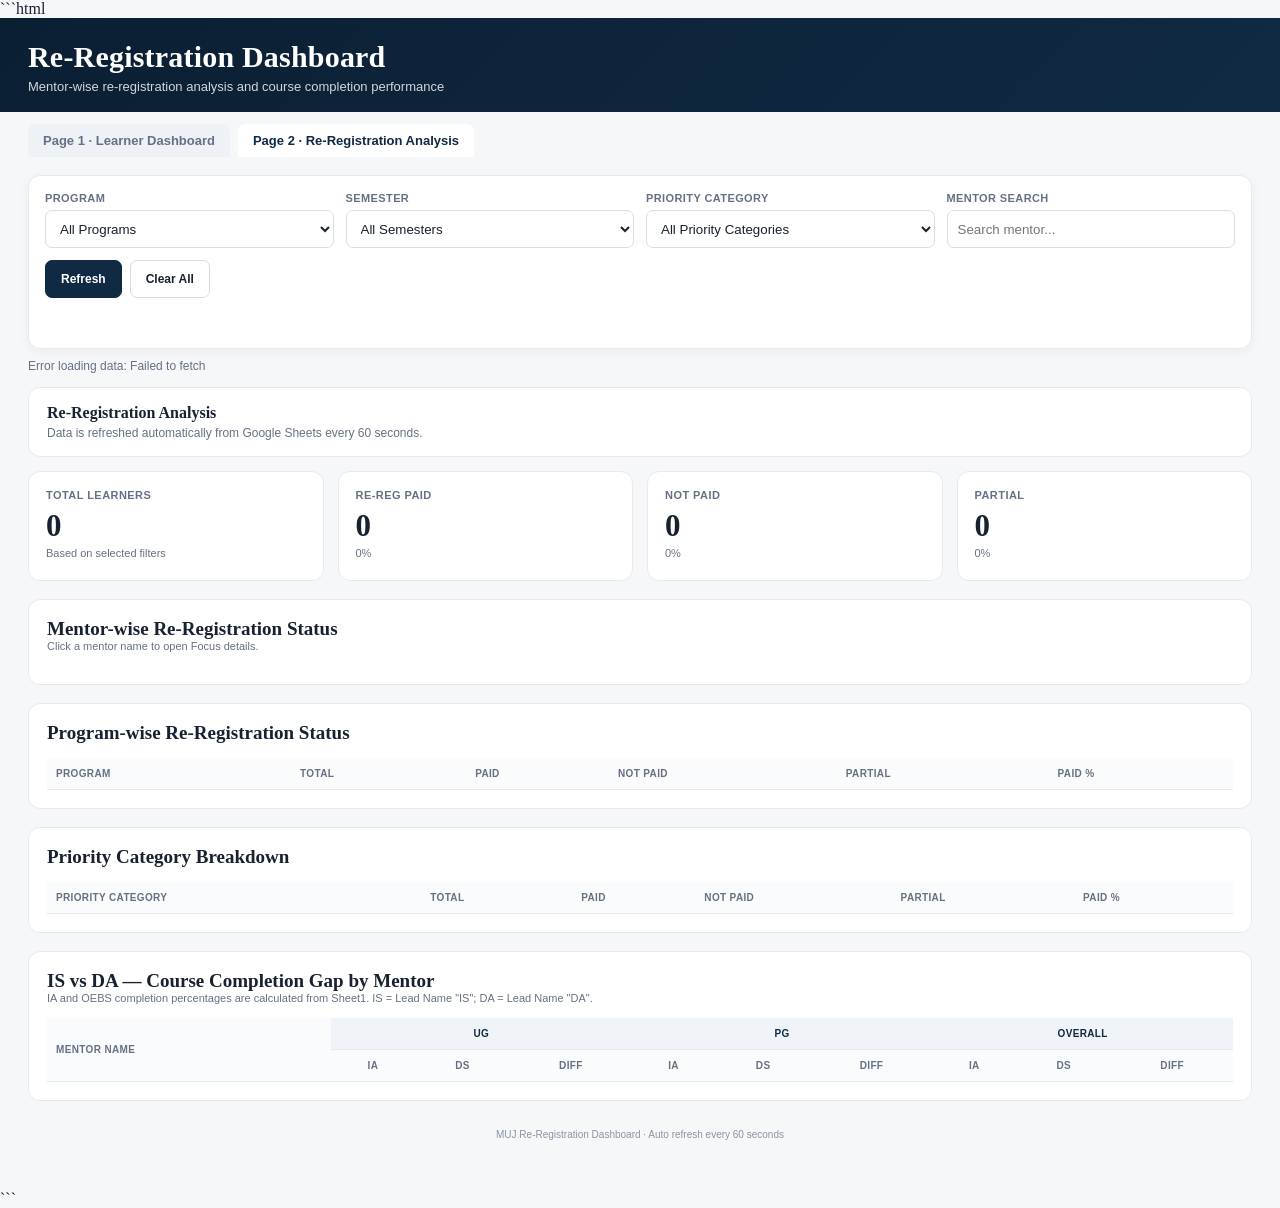
==== commit 21985b1e: "Update page2.html" ====
--- a/page2.html
+++ b/page2.html
@@ -1,885 +1,778 @@
+```html
 <!DOCTYPE html>
 <html lang="en">
 <head>
 <meta charset="UTF-8">
-<meta name="viewport" content="width=device-width, initial-scale=1, viewport-fit=cover">
+<meta name="viewport" content="width=device-width, initial-scale=1.0">
 
 <title>Re-Registration Dashboard</title>
 
+<script src="https://cdn.sheetjs.com/xlsx-0.20.3/package/dist/xlsx.full.min.js"></script>
+
 <style>
-  :root{
-    --ink:#1b2430;
-    --ink-soft:#5b6674;
-    --line:#e2e6ea;
-    --bg:#f6f7f9;
-    --card:#ffffff;
-
-    --navy:#26415e;
-    --navy-deep:#182b40;
-    --navy-light:#e7edf3;
-
-    --gold:#c9962c;
-
-    --pos:#2f7d5c;
-    --pos-bg:#e7f3ed;
-
-    --neg:#b1483f;
-    --neg-bg:#fbebe9;
-
-    --warn:#b17a1f;
-    --warn-bg:#fbf1e0;
-
-    --track:#eef1f4;
-  }
-
-  @media (prefers-color-scheme: dark){
-    :root:not([data-theme="light"]){
-      --ink:#e8ebef;
-      --ink-soft:#9aa5b1;
-      --line:#2a3340;
-      --bg:#12161c;
-      --card:#181e26;
-
-      --navy:#7fa2c9;
-      --navy-deep:#0d1218;
-      --navy-light:#1c2a38;
-
-      --gold:#e0b45c;
-
-      --pos:#5fc79a;
-      --pos-bg:#173226;
-
-      --neg:#e8837a;
-      --neg-bg:#331d1c;
-
-      --warn:#e0b45c;
-      --warn-bg:#332b17;
-
-      --track:#232a34;
-    }
-  }
-
-  :root[data-theme="dark"]{
-    --ink:#e8ebef;
-    --ink-soft:#9aa5b1;
-    --line:#2a3340;
-    --bg:#12161c;
-    --card:#181e26;
-
-    --navy:#7fa2c9;
-    --navy-deep:#0d1218;
-    --navy-light:#1c2a38;
-
-    --gold:#e0b45c;
-
-    --pos:#5fc79a;
-    --pos-bg:#173226;
-
-    --neg:#e8837a;
-    --neg-bg:#331d1c;
-
-    --warn:#e0b45c;
-    --warn-bg:#332b17;
-
-    --track:#232a34;
-  }
-
-  html{
-    scroll-padding-top:env(safe-area-inset-top,0px);
-    height:100%;
-  }
-
-  *{
-    box-sizing:border-box;
-  }
-
-  body{
-    margin:0;
-    min-height:100%;
-    background:var(--bg);
-    color:var(--ink);
-    font-family:'Source Serif Pro',Georgia,'Times New Roman',serif;
-  }
-
-  .num{
-    font-family:'IBM Plex Mono','Courier New',monospace;
-    font-variant-numeric:tabular-nums;
-  }
-
-  header{
-    background:linear-gradient(160deg,var(--navy-deep),var(--navy));
-    color:#f2f4f7;
-    padding:24px 20px 18px;
-    padding-top:calc(24px + env(safe-area-inset-top,0px));
-  }
-
-  header .wrap{
-    max-width:1180px;
-    margin:0 auto;
-  }
-
-  header h1{
-    font-size:24px;
-    margin:0 0 4px;
-    font-weight:600;
-  }
-
-  header p{
-    margin:0;
-    color:#c7d2de;
-    font-size:13.5px;
-    max-width:64ch;
-  }
-
-  .page-nav{
-    background:var(--navy-deep);
-    border-bottom:1px solid rgba(255,255,255,.12);
-  }
-
-  .page-nav-wrap{
-    max-width:1180px;
-    margin:0 auto;
-    padding:8px 20px;
-    display:flex;
-    gap:8px;
-    flex-wrap:wrap;
-    font-family:Arial,sans-serif;
-  }
-
-  .page-link{
-    display:inline-block;
-    text-decoration:none;
-    color:#d9e3ed;
-    border:1px solid rgba(255,255,255,.18);
-    padding:6px 11px;
-    border-radius:6px;
-    font-size:12px;
-  }
-
-  .page-link:hover,
-  .page-link.active{
-    background:var(--gold);
-    color:#182b40;
-    border-color:var(--gold);
-  }
-
-  .filterbar{
-    position:sticky;
-    top:0;
-    z-index:5;
-    background:var(--card);
-    border-bottom:1px solid var(--line);
-    padding:10px 20px;
-    padding-top:env(safe-area-inset-top,0px);
-  }
-
-  .filterbar .wrap{
-    max-width:1180px;
-    margin:0 auto;
-    display:flex;
-    gap:10px;
-    flex-wrap:wrap;
-    align-items:center;
-    font-family:Arial,sans-serif;
-  }
-
-  .filterbar select,
-  .filterbar input{
-    font-family:Arial,sans-serif;
-    font-size:13px;
-    padding:6px 10px;
-    border:1px solid var(--line);
-    border-radius:6px;
-    background:var(--card);
-    color:var(--ink);
-  }
-
-  .chip{
-    display:inline-flex;
-    align-items:center;
-    gap:6px;
-    font-size:12px;
-    background:var(--navy-light);
-    color:var(--navy);
-    padding:4px 10px;
-    border-radius:20px;
-    cursor:pointer;
-    border:none;
-  }
-
-  .chip .x{
-    font-weight:700;
-  }
-
-  #clearAll{
-    display:none;
-    font-size:12px;
-    color:var(--ink-soft);
-    background:none;
-    border:1px solid var(--line);
-    border-radius:6px;
-    padding:6px 10px;
-    cursor:pointer;
-    font-family:Arial,sans-serif;
-  }
-
-  main{
-    max-width:1180px;
-    margin:0 auto;
-    padding:20px 20px 60px;
-  }
-
-  .top-card{
-    background:linear-gradient(135deg,var(--pos-bg),var(--card));
-    border:1px solid var(--pos);
-    border-radius:8px;
-    padding:16px 18px;
-    margin-bottom:22px;
-  }
-
-  .top-card .tag{
-    font-family:Arial,sans-serif;
-    font-size:11px;
-    text-transform:uppercase;
-    letter-spacing:.06em;
-    color:var(--pos);
-    font-weight:700;
-  }
-
-  .top-card h3{
-    margin:6px 0 4px;
-    font-size:19px;
-  }
-
-  .top-card p{
-    margin:0;
-    font-size:13.5px;
-    color:var(--ink);
-    font-family:Arial,sans-serif;
-    line-height:1.5;
+:root{
+  --ink:#18212f;
+  --ink-soft:#667085;
+  --line:#e6e9ef;
+  --bg:#f6f7f9;
+  --card:#ffffff;
+
+  --navy:#102a43;
+  --navy-deep:#0b1f33;
+  --navy-light:#dce8f5;
+
+  --gold:#b7791f;
+
+  --pos:#18794e;
+  --pos-bg:#e9f7ef;
+
+  --neg:#b42318;
+  --neg-bg:#fff0ee;
+
+  --warn:#9a6700;
+  --warn-bg:#fff8df;
+
+  --track:#edf1f5;
+}
+
+*{
+  box-sizing:border-box;
+}
+
+body{
+  margin:0;
+  background:var(--bg);
+  color:var(--ink);
+  font-family:'Source Serif Pro',Georgia,'Times New Roman',serif;
+}
+
+button,
+select,
+input{
+  font-family:Arial,sans-serif;
+}
+
+.header{
+  background:linear-gradient(135deg,var(--navy-deep),var(--navy));
+  color:white;
+  padding:22px 28px 18px;
+}
+
+.header-inner{
+  max-width:1500px;
+  margin:auto;
+}
+
+.header h1{
+  margin:0;
+  font-size:30px;
+  font-weight:700;
+  letter-spacing:.2px;
+}
+
+.header p{
+  margin:5px 0 0;
+  opacity:.82;
+  font-family:Arial,sans-serif;
+  font-size:13px;
+}
+
+.nav{
+  max-width:1500px;
+  margin:0 auto;
+  display:flex;
+  gap:8px;
+  padding:12px 28px 0;
+}
+
+.nav a{
+  text-decoration:none;
+  padding:9px 15px;
+  border-radius:8px 8px 0 0;
+  font-family:Arial,sans-serif;
+  font-size:13px;
+  font-weight:700;
+  color:#667085;
+  background:#eef1f5;
+}
+
+.nav a.active{
+  background:white;
+  color:var(--navy);
+}
+
+.page{
+  max-width:1500px;
+  margin:0 auto;
+  padding:18px 28px 40px;
+}
+
+.filters{
+  background:white;
+  border:1px solid var(--line);
+  border-radius:12px;
+  padding:16px;
+  display:grid;
+  grid-template-columns:repeat(4,minmax(180px,1fr));
+  gap:12px;
+  position:sticky;
+  top:0;
+  z-index:20;
+  box-shadow:0 3px 12px rgba(16,42,67,.05);
+}
+
+.filter-group{
+  display:flex;
+  flex-direction:column;
+  gap:6px;
+}
+
+.filter-group label{
+  font-family:Arial,sans-serif;
+  font-size:11px;
+  font-weight:700;
+  color:var(--ink-soft);
+  text-transform:uppercase;
+  letter-spacing:.4px;
+}
+
+.filter-group select,
+.filter-group input{
+  height:38px;
+  border:1px solid #d8dde6;
+  border-radius:7px;
+  padding:0 10px;
+  background:white;
+  color:var(--ink);
+  outline:none;
+}
+
+.filter-group select:focus,
+.filter-group input:focus{
+  border-color:#7d98b3;
+  box-shadow:0 0 0 3px rgba(16,42,67,.08);
+}
+
+.filter-actions{
+  display:flex;
+  align-items:end;
+  gap:8px;
+}
+
+.btn{
+  height:38px;
+  padding:0 15px;
+  border:1px solid #d5dbe4;
+  border-radius:7px;
+  background:white;
+  color:var(--ink);
+  cursor:pointer;
+  font-family:Arial,sans-serif;
+  font-size:12px;
+  font-weight:700;
+}
+
+.btn:hover{
+  background:#f5f7fa;
+}
+
+.btn.primary{
+  background:var(--navy);
+  color:white;
+  border-color:var(--navy);
+}
+
+.chips{
+  grid-column:1/-1;
+  display:flex;
+  flex-wrap:wrap;
+  gap:7px;
+  min-height:22px;
+}
+
+.chip{
+  background:#eef3f8;
+  color:var(--navy);
+  border:1px solid #d9e3ed;
+  padding:5px 9px;
+  border-radius:20px;
+  font-family:Arial,sans-serif;
+  font-size:11px;
+  font-weight:700;
+  cursor:pointer;
+}
+
+.status-line{
+  margin:10px 0 14px;
+  font-family:Arial,sans-serif;
+  font-size:12px;
+  color:var(--ink-soft);
+}
+
+.top-card{
+  background:white;
+  border:1px solid var(--line);
+  border-radius:12px;
+  padding:16px 18px;
+  margin-bottom:14px;
+}
+
+.top-card-title{
+  font-size:16px;
+  font-weight:700;
+}
+
+.top-card-sub{
+  font-family:Arial,sans-serif;
+  color:var(--ink-soft);
+  font-size:12px;
+  margin-top:4px;
+}
+
+.kpis{
+  display:grid;
+  grid-template-columns:repeat(4,1fr);
+  gap:14px;
+  margin-bottom:18px;
+}
+
+.kpi{
+  background:white;
+  border:1px solid var(--line);
+  border-radius:12px;
+  padding:17px;
+  min-height:110px;
+}
+
+.kpi-label{
+  font-family:Arial,sans-serif;
+  font-size:11px;
+  font-weight:700;
+  color:var(--ink-soft);
+  text-transform:uppercase;
+  letter-spacing:.45px;
+}
+
+.kpi-value{
+  font-size:31px;
+  font-weight:700;
+  margin-top:7px;
+}
+
+.kpi-note{
+  font-family:Arial,sans-serif;
+  font-size:11px;
+  color:var(--ink-soft);
+  margin-top:3px;
+}
+
+.section{
+  background:white;
+  border:1px solid var(--line);
+  border-radius:12px;
+  padding:18px;
+  margin-bottom:18px;
+}
+
+.section-head{
+  display:flex;
+  justify-content:space-between;
+  align-items:center;
+  gap:10px;
+  margin-bottom:14px;
+}
+
+.section-title{
+  font-size:19px;
+  font-weight:700;
+}
+
+.section-note{
+  font-family:Arial,sans-serif;
+  font-size:11px;
+  color:var(--ink-soft);
+}
+
+.chart-list{
+  display:flex;
+  flex-direction:column;
+  gap:12px;
+}
+
+.mentor-row{
+  border:1px solid var(--line);
+  border-radius:9px;
+  padding:11px 13px;
+  cursor:pointer;
+  transition:.15s ease;
+}
+
+.mentor-row:hover{
+  background:#fafbfd;
+  border-color:#ccd6e2;
+}
+
+.mentor-row.active{
+  border-color:#9fb2c7;
+  background:#f8fafc;
+}
+
+.mentor-top{
+  display:flex;
+  align-items:center;
+  gap:10px;
+}
+
+.rank{
+  width:25px;
+  height:25px;
+  border-radius:50%;
+  display:flex;
+  align-items:center;
+  justify-content:center;
+  background:#edf2f7;
+  color:var(--navy);
+  font-family:Arial,sans-serif;
+  font-size:11px;
+  font-weight:700;
+  flex:0 0 25px;
+}
+
+.mentor-name{
+  font-size:15px;
+  font-weight:700;
+  min-width:190px;
+}
+
+.bar-wrap{
+  flex:1;
+  height:10px;
+  background:var(--track);
+  border-radius:20px;
+  overflow:hidden;
+}
+
+.bar{
+  height:100%;
+  background:var(--navy);
+  border-radius:20px;
+}
+
+.mentor-pct{
+  min-width:58px;
+  text-align:right;
+  font-family:Arial,sans-serif;
+  font-size:12px;
+  font-weight:700;
+}
+
+.mentor-meta{
+  display:flex;
+  gap:14px;
+  margin:7px 0 0 35px;
+  font-family:Arial,sans-serif;
+  font-size:11px;
+  color:var(--ink-soft);
+}
+
+.focus{
+  margin:12px 0 2px 35px;
+  padding:12px;
+  border-left:3px solid var(--navy);
+  background:#f7f9fb;
+  border-radius:0 7px 7px 0;
+  font-family:Arial,sans-serif;
+  font-size:12px;
+}
+
+.focus-grid{
+  display:grid;
+  grid-template-columns:repeat(4,1fr);
+  gap:9px;
+  margin-top:9px;
+}
+
+.focus-item{
+  background:white;
+  border:1px solid var(--line);
+  border-radius:7px;
+  padding:8px;
+}
+
+.focus-item strong{
+  display:block;
+  font-size:16px;
+  color:var(--navy);
+}
+
+.focus-item span{
+  color:var(--ink-soft);
+  font-size:10px;
+}
+
+.table-wrap{
+  overflow-x:auto;
+}
+
+table{
+  width:100%;
+  border-collapse:collapse;
+}
+
+th,
+td{
+  padding:10px 9px;
+  border-bottom:1px solid var(--line);
+  text-align:left;
+  font-size:13px;
+  white-space:nowrap;
+}
+
+th{
+  font-family:Arial,sans-serif;
+  font-size:10px;
+  text-transform:uppercase;
+  letter-spacing:.35px;
+  color:var(--ink-soft);
+  background:#fafbfc;
+}
+
+td{
+  font-family:Arial,sans-serif;
+}
+
+.group-head{
+  text-align:center;
+  color:var(--navy);
+  font-weight:800;
+  background:#f0f4f8;
+}
+
+.sub-head{
+  text-align:center;
+}
+
+.pos{
+  color:var(--pos);
+  background:var(--pos-bg);
+  font-weight:700;
+}
+
+.neg{
+  color:var(--neg);
+  background:var(--neg-bg);
+  font-weight:700;
+}
+
+.neutral{
+  color:var(--ink-soft);
+  font-weight:700;
+}
+
+.badge{
+  display:inline-block;
+  padding:4px 7px;
+  border-radius:5px;
+  font-family:Arial,sans-serif;
+  font-size:10px;
+  font-weight:700;
+}
+
+.badge-blue{
+  color:#174a75;
+  background:#e7f0f8;
+}
+
+.badge-green{
+  color:#17663f;
+  background:#e8f6ee;
+}
+
+.badge-red{
+  color:#9c251b;
+  background:#fff0ed;
+}
+
+.badge-gold{
+  color:#7a5200;
+  background:#fff5d6;
+}
+
+.empty{
+  text-align:center;
+  color:var(--ink-soft);
+  padding:25px;
+}
+
+.footer{
+  text-align:center;
+  font-family:Arial,sans-serif;
+  font-size:10px;
+  color:#8a94a3;
+  padding:10px;
+}
+
+@media(max-width:1000px){
+  .filters{
+    grid-template-columns:repeat(2,minmax(180px,1fr));
   }
 
   .kpis{
-    display:grid;
-    grid-template-columns:repeat(4,1fr);
-    gap:12px;
-    margin-bottom:22px;
-  }
-
-  .kpi{
-    background:var(--card);
-    border:1px solid var(--line);
-    border-radius:8px;
-    padding:14px 16px;
-    box-shadow:0 4px 14px rgba(20,30,45,.06);
-    transition:box-shadow .15s;
-  }
-
-  .kpi .label{
-    font-size:11.5px;
-    color:var(--ink-soft);
-    text-transform:uppercase;
-    letter-spacing:.06em;
-    font-family:Arial,sans-serif;
-  }
-
-  .kpi .value{
-    font-size:23px;
-    margin-top:4px;
-    font-weight:700;
-  }
-
-  .kpi .sub{
-    font-size:12px;
-    color:var(--ink-soft);
-    margin-top:2px;
-  }
-
-  section{
-    margin-bottom:30px;
-  }
-
-  h2{
-    font-size:16px;
-    font-weight:700;
-    margin:0 0 4px;
-  }
-
-  .section-note{
-    font-size:12.5px;
-    color:var(--ink-soft);
-    margin:0 0 14px;
-    font-family:Arial,sans-serif;
-  }
-
-  .chart-card{
-    background:var(--card);
-    border:1px solid var(--line);
-    border-radius:8px;
-    padding:14px 18px 6px;
-  }
-
-  .row{
-    padding:8px 0;
-    border-bottom:1px solid var(--line);
-    cursor:pointer;
-    border-radius:6px;
-    transition:background .1s;
-  }
-
-  .row:hover{
-    background:var(--track);
-  }
-
-  .row.active{
-    background:var(--navy-light);
-  }
-
-  .row:last-child{
-    border-bottom:none;
-  }
-
-  .row-head{
-    display:grid;
-    grid-template-columns:22px 180px 1fr 128px;
-    align-items:center;
-    gap:10px;
-  }
-
-  .row-head .rank{
-    font-family:'IBM Plex Mono',monospace;
-    font-size:12px;
-    color:var(--ink-soft);
-  }
-
-  .row-head .name{
-    font-size:13.5px;
-    font-weight:600;
-    overflow:hidden;
-    text-overflow:ellipsis;
-    white-space:nowrap;
-  }
-
-  .bar-track{
-    position:relative;
-    height:15px;
-    background:var(--track);
-    border-radius:3px;
-    overflow:hidden;
-  }
-
-  .bar-fill{
-    position:absolute;
-    left:0;
-    top:0;
-    height:100%;
-    background:var(--navy);
-    transition:width .2s;
-  }
-
-  .meta{
-    font-size:12px;
-    text-align:right;
-    color:var(--ink-soft);
-    font-family:Arial,sans-serif;
-    white-space:nowrap;
-  }
-
-  .meta b{
-    color:var(--ink);
-    font-family:'IBM Plex Mono','Courier New',monospace;
-  }
-
-  .pills{
-    grid-column:2/-1;
-    display:flex;
-    flex-wrap:wrap;
-    gap:6px;
-    margin-top:6px;
-  }
-
-  .pill{
-    font-family:Arial,sans-serif;
-    font-size:11px;
-    padding:2px 8px;
-    border-radius:20px;
-    background:var(--track);
-    color:var(--ink-soft);
-    white-space:nowrap;
-  }
-
-  .pill b{
-    color:var(--ink);
-    font-family:'IBM Plex Mono',monospace;
-  }
-
-  .focus-note{
-    grid-column:2/-1;
-    margin-top:8px;
-    padding:10px 12px;
-    background:var(--warn-bg);
-    border:1px solid var(--warn);
-    border-radius:6px;
-    font-family:Arial,sans-serif;
-    font-size:12.5px;
-    color:var(--ink);
-    line-height:1.5;
-  }
-
-  .focus-note .flabel{
-    font-size:10.5px;
-    text-transform:uppercase;
-    letter-spacing:.05em;
-    color:var(--warn);
-    font-weight:700;
-    display:block;
-    margin-bottom:3px;
-  }
-
-  .table-wrap{
-    overflow-x:auto;
-    border:1px solid var(--line);
-    border-radius:8px;
-    background:var(--card);
-  }
-
-  table{
-    border-collapse:collapse;
-    width:100%;
-    min-width:760px;
-    font-size:13px;
-  }
-
-  th,
-  td{
-    padding:9px 12px;
-    text-align:right;
-    border-bottom:1px solid var(--line);
-    white-space:nowrap;
-  }
-
-  th:first-child,
-  td:first-child{
-    text-align:left;
-    position:sticky;
-    left:0;
-    background:var(--card);
-  }
-
-  th{
-    font-family:Arial,sans-serif;
-    font-size:11px;
-    text-transform:uppercase;
-    letter-spacing:.04em;
-    color:var(--ink-soft);
-    background:var(--card);
-  }
-
-  tbody tr{
-    cursor:pointer;
-  }
-
-  tbody tr:hover td{
-    background:var(--track);
-  }
-
-  tbody tr.active td{
-    background:var(--navy-light);
-  }
-
-  .badge{
-    display:inline-block;
-    padding:2px 8px;
-    border-radius:20px;
-    font-size:12px;
-    font-family:Arial,sans-serif;
-  }
-
-  .badge.pos{
-    background:var(--pos-bg);
-    color:var(--pos);
-  }
-
-  .badge.neg{
-    background:var(--neg-bg);
-    color:var(--neg);
-  }
-
-  .badge.warn{
-    background:var(--warn-bg);
-    color:var(--warn);
-  }
-
-  .empty{
-    padding:20px;
-    text-align:center;
-    color:var(--ink-soft);
-    font-family:Arial,sans-serif;
-    font-size:13px;
-  }
-
-  /* UG / PG / Overall table */
-
-  .completion-table{
-    min-width:1050px;
-  }
-
-  .completion-table th,
-  .completion-table td{
-    text-align:center;
-  }
-
-  .completion-table th:first-child,
-  .completion-table td:first-child{
-    text-align:left;
-  }
-
-  .completion-table thead tr.group-head th{
-    background:var(--navy-light);
-    color:var(--navy);
-    font-size:11px;
-    font-weight:700;
-  }
-
-  .completion-table thead tr.sub-head th{
-    background:var(--card);
-    font-size:10.5px;
-  }
-
-  .mentor-name-cell{
-    font-weight:600;
-    min-width:180px;
-  }
-
-  .pct-cell{
-    font-family:'IBM Plex Mono','Courier New',monospace;
-    font-variant-numeric:tabular-nums;
-  }
-
-  .diff-positive{
-    color:var(--pos);
-    font-weight:700;
-  }
-
-  .diff-negative{
-    color:var(--neg);
-    font-weight:700;
-  }
-
-  .diff-zero{
-    color:var(--ink-soft);
-    font-weight:700;
-  }
-
-  .completion-table .overall-cell{
-    background:rgba(38,65,94,.035);
-  }
-
-  .completion-table tbody tr:hover .overall-cell{
-    background:var(--track);
-  }
-
-  .div-row{
-    display:grid;
-    grid-template-columns:180px 1fr 130px;
-    align-items:center;
-    gap:10px;
-    padding:6px 0;
-    border-bottom:1px solid var(--line);
-  }
-
-  .div-row:last-child{
-    border-bottom:none;
-  }
-
-  .div-row .name{
-    font-size:13px;
-    overflow:hidden;
-    text-overflow:ellipsis;
-    white-space:nowrap;
-  }
-
-  .div-track{
-    position:relative;
-    height:15px;
-    background:var(--track);
-    border-radius:3px;
-  }
-
-  .div-mid{
-    position:absolute;
-    left:50%;
-    top:-2px;
-    width:1px;
-    height:19px;
-    background:var(--ink-soft);
-    opacity:.4;
-  }
-
-  .div-fill{
-    position:absolute;
-    top:0;
-    height:100%;
-    border-radius:2px;
-    background:var(--navy);
-  }
-
-  .div-fill.neg{
-    background:var(--neg);
-  }
-
-  .div-row .meta{
-    font-size:12px;
-    text-align:right;
-    font-family:Arial,sans-serif;
-    color:var(--ink-soft);
-    white-space:nowrap;
-  }
-
-  .div-row .meta b{
-    color:var(--ink);
-    font-family:'IBM Plex Mono','Courier New',monospace;
-  }
-
-  .div-row .meta b.neg{
-    color:var(--neg);
-  }
-
-  footer{
-    max-width:1180px;
-    margin:0 auto;
-    padding:0 20px 30px;
-    font-size:11.5px;
-    color:var(--ink-soft);
-    font-family:Arial,sans-serif;
-  }
-
-  @media (max-width:720px){
-
-    .kpis{
-      grid-template-columns:repeat(2,1fr);
-    }
-
-    .row-head{
-      grid-template-columns:18px 1fr 80px;
-      gap:6px;
-    }
-
-    .pills{
-      grid-column:1/-1;
-    }
-  }
+    grid-template-columns:repeat(2,1fr);
+  }
+}
+
+@media(max-width:650px){
+  .header{
+    padding:18px;
+  }
+
+  .nav{
+    padding-left:18px;
+    padding-right:18px;
+  }
+
+  .page{
+    padding:14px 18px 30px;
+  }
+
+  .filters{
+    grid-template-columns:1fr;
+    position:static;
+  }
+
+  .kpis{
+    grid-template-columns:1fr;
+  }
+
+  .focus-grid{
+    grid-template-columns:repeat(2,1fr);
+  }
+
+  .mentor-name{
+    min-width:120px;
+  }
+}
 </style>
-
-<script src="https://cdn.sheetjs.com/xlsx-0.20.3/package/dist/xlsx.full.min.js"></script>
-
 </head>
 
 <body>
 
-<header>
-  <div class="wrap">
-
+<header class="header">
+  <div class="header-inner">
     <h1>Re-Registration Dashboard</h1>
-
-    <div style="display:flex;align-items:center;gap:10px;flex-wrap:wrap;margin-top:10px;font-family:Arial,sans-serif;">
-      <span id="excelStatus" style="font-size:12px;color:#d9e3ed;">
-        Connecting to Google Sheet…
-      </span>
-    </div>
-
+    <p>Mentor-wise re-registration analysis and course completion performance</p>
   </div>
 </header>
 
-
-<div class="page-nav">
-
-  <div class="page-nav-wrap">
-
-    <a class="page-link" href="index.html">
-      Page 1 · Learner Dashboard
-    </a>
-
-    <a class="page-link active" href="page2.html">
-      Page 2 · Re-Registration Analysis
-    </a>
-
+<nav class="nav">
+  <a href="index.html">Page 1 · Learner Dashboard</a>
+  <a href="page2.html" class="active">Page 2 · Re-Registration Analysis</a>
+</nav>
+
+<main class="page">
+
+  <section class="filters">
+
+    <div class="filter-group">
+      <label>Program</label>
+      <select id="programFilter">
+        <option value="">All Programs</option>
+      </select>
+    </div>
+
+    <div class="filter-group">
+      <label>Semester</label>
+      <select id="semesterFilter">
+        <option value="">All Semesters</option>
+      </select>
+    </div>
+
+    <div class="filter-group">
+      <label>Priority Category</label>
+      <select id="priorityFilter">
+        <option value="">All Priority Categories</option>
+      </select>
+    </div>
+
+    <div class="filter-group">
+      <label>Mentor Search</label>
+      <input
+        id="mentorSearch"
+        type="text"
+        placeholder="Search mentor..."
+      >
+    </div>
+
+    <div class="filter-actions">
+      <button class="btn primary" id="refreshBtn">Refresh</button>
+      <button class="btn" id="clearBtn">Clear All</button>
+    </div>
+
+    <div class="chips" id="chips"></div>
+
+  </section>
+
+  <div class="status-line" id="statusLine">
+    Loading data...
   </div>
 
-</div>
-
-
-<div class="filterbar">
-
-  <div class="wrap">
-
-    <select id="progSel">
-      <option value="">All programs</option>
-    </select>
-
-    <select id="semSel">
-      <option value="">All semesters</option>
-    </select>
-
-    <select id="priSel">
-      <option value="">All priority categories</option>
-    </select>
-
-    <input
-      type="text"
-      id="mentorSearch"
-      placeholder="Search mentor…"
-    >
-
-    <span id="chips"></span>
-
-    <button id="clearAll">
-      Clear all filters ✕
-    </button>
-
-  </div>
-
-</div>
-
-
-<main>
-
-  <div class="top-card" id="topCard"></div>
-
-  <div class="kpis" id="kpis"></div>
-
+  <section class="top-card">
+    <div class="top-card-title">Re-Registration Analysis</div>
+    <div class="top-card-sub">
+      Data is refreshed automatically from Google Sheets every 60 seconds.
+    </div>
+  </section>
+
+  <section class="kpis">
+
+    <div class="kpi">
+      <div class="kpi-label">Total Learners</div>
+      <div class="kpi-value" id="kpiTotal">0</div>
+      <div class="kpi-note">Based on selected filters</div>
+    </div>
+
+    <div class="kpi">
+      <div class="kpi-label">Re-Reg Paid</div>
+      <div class="kpi-value" id="kpiPaid">0</div>
+      <div class="kpi-note" id="kpiPaidPct">0%</div>
+    </div>
+
+    <div class="kpi">
+      <div class="kpi-label">Not Paid</div>
+      <div class="kpi-value" id="kpiNotPaid">0</div>
+      <div class="kpi-note" id="kpiNotPaidPct">0%</div>
+    </div>
+
+    <div class="kpi">
+      <div class="kpi-label">Partial</div>
+      <div class="kpi-value" id="kpiPartial">0</div>
+      <div class="kpi-note" id="kpiPartialPct">0%</div>
+    </div>
+
+  </section>
 
   <!-- MENTOR -->
-
-  <section>
-
-    <h2 id="mentorHeading">
-      Mentor-wise re-registration status
-    </h2>
-
-    <p class="section-note">
-      Click a mentor to see their program breakdown and a focus note on where to concentrate re-registration effort.
-    </p>
-
-    <div class="chart-card">
-
-      <div id="mentorChart"></div>
-
+  <section class="section">
+
+    <div class="section-head">
+      <div>
+        <div class="section-title">Mentor-wise Re-Registration Status</div>
+        <div class="section-note">
+          Click a mentor name to open Focus details.
+        </div>
+      </div>
     </div>
 
+    <div id="mentorChart" class="chart-list"></div>
+
   </section>
 
-
   <!-- PROGRAM -->
-
-  <section>
-
-    <h2 id="programHeading">
-      Program-wise re-registration status
-    </h2>
-
-    <p class="section-note">
-      Click a program to filter everything to it.
-    </p>
-
-    <div class="chart-card">
-
-      <div id="programChart"></div>
-
+  <section class="section">
+
+    <div class="section-head">
+      <div>
+        <div class="section-title">Program-wise Re-Registration Status</div>
+      </div>
     </div>
 
-  </section>
-
-
-  <!-- PRIORITY -->
-
-  <section>
-
-    <h2 id="priorityHeading">
-      Priority category breakdown
-    </h2>
-
-    <p class="section-note">
-      P1 = closest to full payment, P7 = nil submission — the least engaged. Click a row to filter.
-    </p>
-
     <div class="table-wrap">
-
       <table>
-
         <thead>
-
           <tr>
-            <th>Priority category</th>
+            <th>Program</th>
             <th>Total</th>
             <th>Paid</th>
-            <th>Not paid</th>
-            <th>Not paid %</th>
+            <th>Not Paid</th>
+            <th>Partial</th>
+            <th>Paid %</th>
           </tr>
-
         </thead>
-
-        <tbody id="priBody"></tbody>
-
+        <tbody id="programBody"></tbody>
       </table>
-
     </div>
 
   </section>
 
-
-  <!-- UG / PG / OVERALL -->
-
-  <section>
-
-    <h2 id="isdaHeading">
-      IS vs DA — course completion gap by mentor
-    </h2>
-
-    <p class="section-note">
-      UG includes B.Com, BBA and BCA. PG includes M.Com, MBA, MCA, MA in Economics, MA.JMC and MSc Mathematics.
-      IA and DS show completion percentages. Diff = IA minus DS.
-    </p>
+  <!-- PRIORITY -->
+  <section class="section">
+
+    <div class="section-head">
+      <div>
+        <div class="section-title">Priority Category Breakdown</div>
+      </div>
+    </div>
 
     <div class="table-wrap">
-
-      <table class="completion-table">
-
+      <table>
         <thead>
-
-          <tr class="group-head">
-
-            <th rowspan="2">
-              Mentor Name
-            </th>
-
-            <th colspan="3">
+          <tr>
+            <th>Priority Category</th>
+            <th>Total</th>
+            <th>Paid</th>
+            <th>Not Paid</th>
+            <th>Partial</th>
+            <th>Paid %</th>
+          </tr>
+        </thead>
+        <tbody id="priorityBody"></tbody>
+      </table>
+    </div>
+
+  </section>
+
+  <!-- COMPLETION -->
+  <section class="section">
+
+    <div class="section-head">
+      <div>
+        <div class="section-title">
+          IS vs DA — Course Completion Gap by Mentor
+        </div>
+
+        <div class="section-note">
+          IA and OEBS completion percentages are calculated from Sheet1.
+          IS = Lead Name "IS"; DA = Lead Name "DA".
+        </div>
+      </div>
+    </div>
+
+    <div class="table-wrap">
+
+      <table>
+
+        <thead>
+
+          <tr>
+            <th rowspan="2">Mentor Name</th>
+
+            <th colspan="3" class="group-head">
               UG
             </th>
 
-            <th colspan="3">
+            <th colspan="3" class="group-head">
               PG
             </th>
 
-            <th colspan="3">
+            <th colspan="3" class="group-head">
               Overall
             </th>
-
           </tr>
 
-          <tr class="sub-head">
-
-            <th>IA</th>
-            <th>DS</th>
-            <th>Diff</th>
-
-            <th>IA</th>
-            <th>DS</th>
-            <th>Diff</th>
-
-            <th>IA</th>
-            <th>DS</th>
-            <th>Diff</th>
+          <tr>
+
+            <th class="sub-head">IA</th>
+            <th class="sub-head">DS</th>
+            <th class="sub-head">Diff</th>
+
+            <th class="sub-head">IA</th>
+            <th class="sub-head">DS</th>
+            <th class="sub-head">Diff</th>
+
+            <th class="sub-head">IA</th>
+            <th class="sub-head">DS</th>
+            <th class="sub-head">Diff</th>
 
           </tr>
 
@@ -893,24 +786,16 @@
 
   </section>
 
+  <div class="footer">
+    MUJ Re-Registration Dashboard · Auto refresh every 60 seconds
+  </div>
+
 </main>
 
-
-<footer>
-
-  Re-reg status: Paid / Not Paid / Partially Paid.
-  Priority category uses the updated field.
-  Click any chart element or row to cross-filter;
-  use the ✕ chips or "Clear all filters" to reset.
-  Data source: Google Sheets.
-
-</footer>
-
-
 <script>
 
 /* =========================================================
-   GOOGLE SHEET CONFIGURATION
+   CONFIGURATION
 ========================================================= */
 
 const GOOGLE_SHEET_ID =
@@ -923,32 +808,21 @@
 
 
 /* =========================================================
-   DATA
+   GLOBAL STATE
 ========================================================= */
 
 let RAW = {
-
+  rows: [],
   mentors: [],
   programs: [],
   priorities: [],
-  semesters: [],
-  rows: []
-
+  semesters: []
 };
-
-let ISDA = [];
-let NOTES = {};
 
 let refreshTimer = null;
 let refreshBusy = false;
 
-
-/* =========================================================
-   FILTER STATE
-========================================================= */
-
 const state = {
-
   mentor: null,
   program: null,
   priority: null,
@@ -958,221 +832,232 @@
   _programName: null,
   _priorityName: null,
   _semesterName: null
-
 };
 
+/*
+  IMPORTANT:
+  Focus is controlled separately from the filters.
+
+  Therefore selecting a mentor through a filter will NOT
+  automatically open Focus.
+
+  Focus opens only when the mentor row/name is clicked.
+*/
+let expandedMentor = null;
+
 
 /* =========================================================
-   UG / PG PROGRAM CLASSIFICATION
+   BASIC HELPERS
 ========================================================= */
 
+function cleanText(v){
+
+  return String(v ?? '')
+    .replace(/\u00A0/g,' ')
+    .replace(/\s+/g,' ')
+    .trim();
+
+}
+
+function norm(v){
+  return cleanText(v);
+}
+
+function key(v){
+  return cleanText(v).toLowerCase();
+}
+
+function canonicalName(v){
+  return cleanText(v).toLowerCase();
+}
+
+function fmt(v){
+  return Number(v || 0).toLocaleString('en-IN');
+}
+
+function pct(value){
+
+  const n = Number(value || 0);
+
+  return `${n.toFixed(1)}%`;
+
+}
+
+function shortPct(value){
+
+  const n = Number(value || 0);
+
+  return `${n.toFixed(0)}%`;
+
+}
+
+function escapeHtml(value){
+
+  return String(value ?? '')
+    .replace(/&/g,'&amp;')
+    .replace(/</g,'&lt;')
+    .replace(/>/g,'&gt;')
+    .replace(/"/g,'&quot;')
+    .replace(/'/g,'&#039;');
+
+}
+
+
+/* =========================================================
+   SEMESTER HELPERS
+========================================================= */
+
+function semesterKey(v){
+
+  const s = norm(v).toLowerCase();
+
+  const m = s.match(/\d+/);
+
+  if(m){
+    return String(parseInt(m[0],10));
+  }
+
+  return s
+    .replace(/\bsemester\b/g,'')
+    .replace(/\bsem\b/g,'')
+    .replace(/\bterm\b/g,'')
+    .trim();
+
+}
+
+function sameSemester(a,b){
+
+  return semesterKey(a) === semesterKey(b);
+
+}
+
+
+/* =========================================================
+   PROGRAM NORMALIZATION
+========================================================= */
+
 const UG_PROGRAMS = [
-
   'B.Com',
   'BBA',
   'BCA'
-
 ];
 
-
 const PG_PROGRAMS = [
-
   'M.Com',
   'MBA',
   'MCA',
   'MA in Economics',
   'MA.JMC',
   'MSc Mathematics'
-
 ];
 
-
-function normalizeProgramName(value){
-
-  const s = cleanText(value);
-
-  const k = s
-    .toLowerCase()
-    .replace(/\./g,'')
-    .replace(/\s+/g,' ')
-    .trim();
-
-  const aliases = {
-
-    'b com':'B.Com',
-    'bcom':'B.Com',
-    'b commerce':'B.Com',
-
-    'bba':'BBA',
-
-    'bca':'BCA',
-
-    'm com':'M.Com',
-    'mcom':'M.Com',
-
-    'mba':'MBA',
-
-    'mca':'MCA',
-
-    'ma in economics':'MA in Economics',
-    'ma economics':'MA in Economics',
-    'ma economics':'MA in Economics',
-
-    'ma jmc':'MA.JMC',
-    'majmc':'MA.JMC',
-    'ma.jmc':'MA.JMC',
-
-    'msc mathematics':'MSc Mathematics',
-    'msc maths':'MSc Mathematics',
-    'msc math':'MSc Mathematics',
-    'm sc mathematics':'MSc Mathematics',
-    'm sc maths':'MSc Mathematics'
-
-  };
-
-  return aliases[k] || s;
-
-}
-
+function normalizeProgramName(v){
+
+  const s = key(v);
+
+  if(
+    s === 'b.com' ||
+    s === 'bcom' ||
+    s === 'b com'
+  ){
+    return 'B.Com';
+  }
+
+  if(s === 'bba'){
+    return 'BBA';
+  }
+
+  if(s === 'bca'){
+    return 'BCA';
+  }
+
+  if(
+    s === 'm.com' ||
+    s === 'mcom' ||
+    s === 'm com'
+  ){
+    return 'M.Com';
+  }
+
+  if(s === 'mba'){
+    return 'MBA';
+  }
+
+  if(s === 'mca'){
+    return 'MCA';
+  }
+
+  if(
+    s === 'ma in economics' ||
+    s === 'ma economics' ||
+    s === 'ma economics'
+  ){
+    return 'MA in Economics';
+  }
+
+  if(
+    s === 'ma.jmc' ||
+    s === 'ma jmc' ||
+    s === 'majmc'
+  ){
+    return 'MA.JMC';
+  }
+
+  if(
+    s === 'msc mathematics' ||
+    s === 'msc maths' ||
+    s === 'msc math'
+  ){
+    return 'MSc Mathematics';
+  }
+
+  return norm(v);
+
+}
 
 function getProgramGroup(program){
 
   const p = normalizeProgramName(program);
 
-  if (UG_PROGRAMS.includes(p)){
+  if(UG_PROGRAMS.includes(p)){
     return 'UG';
   }
 
-  if (PG_PROGRAMS.includes(p)){
+  if(PG_PROGRAMS.includes(p)){
     return 'PG';
   }
 
-  return 'Other';
+  return 'OTHER';
 
 }
 
 
 /* =========================================================
-   GENERAL HELPERS
+   COLUMN FINDER
 ========================================================= */
 
-function fmt(n){
-
-  return Number(n || 0).toFixed(1) + '%';
-
-}
-
-
-function short(p){
-
-  return String(p || '').split(' - ')[0];
-
-}
-
-
-/*
-  Important:
-  This removes:
-  - leading/trailing spaces
-  - multiple spaces
-  - non-breaking spaces
-*/
-
-function cleanText(v){
-
-  return String(v ?? '')
-    .replace(/\u00A0/g,' ')
-    .replace(/\s+/g,' ')
-    .trim();
-
-}
-
-
-function norm(v){
-
-  return cleanText(v);
-
-}
-
-
-function key(v){
-
-  return cleanText(v)
-    .toLowerCase();
-
-}
-
-
-function canonicalName(v){
-
-  return cleanText(v)
-    .toLowerCase()
-    .replace(/\s+/g,' ');
-
-}
-
-
-function pct(v){
-
-  const n = Number(v);
-
-  if (!Number.isFinite(n)){
-    return 0;
-  }
-
-  return Math.abs(n) <= 1.0000001
-    ? n * 100
-    : n;
-
-}
-
-
-function setStatus(message, ok=false){
-
-  const el = document.getElementById('excelStatus');
-
-  if (!el) return;
-
-  el.textContent = message;
-
-  el.style.color =
-    ok
-      ? '#bfe7d3'
-      : '#d9e3ed';
-
-}
-
-
-/* =========================================================
-   SEMESTER HELPERS
-========================================================= */
-
-function semesterKey(v){
-
-  const s = norm(v).toLowerCase();
-
-  const m = s.match(/\d+/);
-
-  if (m){
-
-    return String(
-      parseInt(m[0],10)
+function findColumn(headers, aliases){
+
+  const normalizedHeaders = headers.map(header => ({
+    original: header,
+    normalized: key(header)
+  }));
+
+  for(const alias of aliases){
+
+    const aliasKey = key(alias);
+
+    const found = normalizedHeaders.find(
+      header => header.normalized === aliasKey
     );
 
-  }
-
-  return s
-    .replace(/\bsemester\b/g,'')
-    .replace(/\bsem\b/g,'')
-    .replace(/\bterm\b/g,'')
-    .trim();
-
-}
-
-
-function sameSemester(a,b){
-
-  return semesterKey(a) === semesterKey(b);
+    if(found){
+      return found.original;
+    }
+
+  }
+
+  return null;
 
 }
 
@@ -1184,40 +1069,27 @@
 async function fetchGoogleSheetRows(sheetName){
 
   const url =
-    'https://docs.google.com/spreadsheets/d/' +
-    GOOGLE_SHEET_ID +
-    '/gviz/tq?tqx=out:csv&sheet=' +
-    encodeURIComponent(sheetName);
-
-  const response = await fetch(
-    url + '&_=' + Date.now(),
-    {
-      cache:'no-store'
-    }
-  );
-
-  if (!response.ok){
-
+    `https://docs.google.com/spreadsheets/d/${GOOGLE_SHEET_ID}/gviz/tq?tqx=out:csv&sheet=${encodeURIComponent(sheetName)}`;
+
+  const response = await fetch(url, {
+    cache:'no-store'
+  });
+
+  if(!response.ok){
     throw new Error(
-      'Unable to read ' + sheetName
+      `Unable to load ${sheetName}`
     );
-
   }
 
   const csv = await response.text();
 
-  const workbook = XLSX.read(
-    csv,
-    {
-      type:'string',
-      raw:true
-    }
-  );
+  const workbook =
+    XLSX.read(csv,{
+      type:'string'
+    });
 
   const firstSheet =
-    workbook.Sheets[
-      workbook.SheetNames[0]
-    ];
+    workbook.Sheets[workbook.SheetNames[0]];
 
   return XLSX.utils.sheet_to_json(
     firstSheet,
@@ -1231,167 +1103,7 @@
 
 
 /* =========================================================
-   COLUMN HELPERS
-========================================================= */
-
-function findColumn(headers,names){
-
-  for (const wanted of names){
-
-    const h = headers.find(
-      x => key(x) === key(wanted)
-    );
-
-    if (h){
-
-      return h;
-
-    }
-
-  }
-
-  return null;
-
-}
-
-
-/* =========================================================
-   NORMALIZE SHEET 1
-========================================================= */
-
-function normalizeWorkbookRows(rows){
-
-  if (!rows || !rows.length){
-
-    throw new Error(
-      'Sheet1 is empty.'
-    );
-
-  }
-
-
-  const headers =
-    Object.keys(rows[0])
-      .map(norm);
-
-
-  const required = [
-
-    'Program',
-    'Mentors',
-    'Re reg status',
-    'Priority Category updated',
-    'Semester'
-
-  ];
-
-
-  const missing =
-    required.filter(
-      h =>
-        !headers.some(
-          x => key(x) === key(h)
-        )
-    );
-
-
-  if (missing.length){
-
-    throw new Error(
-      'Sheet1 is missing required column(s): ' +
-      missing.join(', ')
-    );
-
-  }
-
-
-  const actualHeader = wanted => {
-
-    return (
-      headers.find(
-        h => key(h) === key(wanted)
-      ) || wanted
-    );
-
-  };
-
-
-  const leadNameHeader =
-    findColumn(
-      headers,
-      [
-        'Lead Name',
-        'LeadName',
-        'Sales Type'
-      ]
-    );
-
-
-  return rows
-    .map(r => {
-
-      return {
-
-        Program:
-          norm(
-            r[
-              actualHeader('Program')
-            ]
-          ),
-
-        Mentors:
-          norm(
-            r[
-              actualHeader('Mentors')
-            ]
-          ),
-
-        ReReg:
-          norm(
-            r[
-              actualHeader('Re reg status')
-            ]
-          ),
-
-        Priority:
-          norm(
-            r[
-              actualHeader(
-                'Priority Category updated'
-              )
-            ]
-          ),
-
-        Semester:
-          norm(
-            r[
-              actualHeader('Semester')
-            ]
-          ),
-
-        LeadName:
-          leadNameHeader
-            ? norm(r[leadNameHeader])
-            : ''
-
-      };
-
-    })
-
-    .filter(
-      r =>
-        r.Program ||
-        r.Mentors ||
-        r.ReReg ||
-        r.Priority ||
-        r.Semester
-    );
-
-}
-
-
-/* =========================================================
-   PAYMENT STATUS CLASSIFICATION
+   PAYMENT / RE-REG CLASSIFICATION
 ========================================================= */
 
 function classifyPayment(status){
@@ -1400,60 +1112,35 @@
     key(status)
       .replace(/[_-]+/g,' ');
 
-
-  if (!s){
-
+  if(!s){
     return 'not_paid';
-
-  }
-
+  }
 
   /*
-    IMPORTANT:
-    Negative statuses must be checked BEFORE
-    looking for the word "paid".
+    Negative conditions FIRST.
   */
 
-  if (
-
+  if(
     s.includes('not paid') ||
     s.includes('unpaid') ||
     s.includes('not done') ||
     s.includes('pending') ||
     s.includes('not registered') ||
     s === 'no'
-
   ){
-
     return 'not_paid';
-
-  }
-
-
-  /*
-    Partial status
-  */
-
-  if (
-
+  }
+
+  if(
     s.includes('partial') ||
     s.includes('partially') ||
     s.includes('part payment') ||
     s.includes('part paid')
-
   ){
-
     return 'partial';
-
-  }
-
-
-  /*
-    Paid / completed status
-  */
-
-  if (
-
+  }
+
+  if(
     s === 'paid' ||
     s === 'done' ||
     s === 'yes' ||
@@ -1463,13 +1150,9 @@
     s === 're reg done' ||
     s === 're registration done' ||
     s.includes('paid')
-
   ){
-
     return 'paid';
-
-  }
-
+  }
 
   return 'not_paid';
 
@@ -1477,7 +1160,243 @@
 
 
 /* =========================================================
-   BUILD RAW DATA
+   COMPLETION STATUS
+========================================================= */
+
+function isCompleted(value){
+
+  const s = key(value);
+
+  if(!s){
+    return false;
+  }
+
+  /*
+    Positive completion values.
+  */
+
+  if(
+    s === 'yes' ||
+    s === 'y' ||
+    s === 'done' ||
+    s === 'completed' ||
+    s === 'complete' ||
+    s === 'submitted' ||
+    s === 'attended' ||
+    s === 'passed' ||
+    s === 'pass' ||
+    s === 'true' ||
+    s === '1' ||
+    s.includes('completed') ||
+    s.includes('submitted') ||
+    s.includes('done') ||
+    s.includes('attended') ||
+    s.includes('pass')
+  ){
+    return true;
+  }
+
+  /*
+    Negative values.
+  */
+
+  if(
+    s.includes('not submitted') ||
+    s.includes('not completed') ||
+    s.includes('not done') ||
+    s.includes('pending') ||
+    s.includes('not attended') ||
+    s.includes('absent') ||
+    s.includes('fail') ||
+    s === 'no' ||
+    s === 'n' ||
+    s === 'false' ||
+    s === '0'
+  ){
+    return false;
+  }
+
+  return false;
+
+}
+
+
+/* =========================================================
+   NORMALIZE SHEET1
+========================================================= */
+
+function normalizeWorkbookRows(rows){
+
+  if(!rows || !rows.length){
+    return [];
+  }
+
+  const headers =
+    Object.keys(rows[0]);
+
+  const programCol =
+    findColumn(headers,[
+      'Program',
+      'Program Name',
+      'Programme'
+    ]);
+
+  const mentorCol =
+    findColumn(headers,[
+      'Mentors',
+      'Mentor',
+      'Primary Mentor',
+      'Primary Mentor Name'
+    ]);
+
+  const iaCol =
+    findColumn(headers,[
+      'IA Status',
+      'IAStatus',
+      'IA Status '
+    ]);
+
+  const oebsCol =
+    findColumn(headers,[
+      'OEBS Status',
+      'OEBSStatus',
+      'DS Status',
+      'DSStatus',
+      'DS',
+      'DS Status '
+    ]);
+
+  const reRegCol =
+    findColumn(headers,[
+      'Re reg status',
+      'Re-Reg Status',
+      'Re Reg Status',
+      'Re-registration Status',
+      'Re Registration Status'
+    ]);
+
+  const priorityCol =
+    findColumn(headers,[
+      'Priority Category updated',
+      'Priority Category',
+      'Priority'
+    ]);
+
+  const leadNameCol =
+    findColumn(headers,[
+      'Lead Name',
+      'LeadName',
+      'Sales Type'
+    ]);
+
+  const semesterCol =
+    findColumn(headers,[
+      'Semester',
+      'Sem',
+      'Current Semester',
+      'Term'
+    ]);
+
+  if(!programCol){
+    throw new Error('Program column not found.');
+  }
+
+  if(!mentorCol){
+    throw new Error('Mentors column not found.');
+  }
+
+  if(!iaCol){
+    throw new Error('IA Status column not found.');
+  }
+
+  if(!oebsCol){
+    throw new Error(
+      'OEBS Status column not found. This field is being used as DS/course completion.'
+    );
+  }
+
+  if(!reRegCol){
+    throw new Error('Re reg status column not found.');
+  }
+
+  if(!priorityCol){
+    throw new Error(
+      'Priority Category updated column not found.'
+    );
+  }
+
+  if(!semesterCol){
+    throw new Error('Semester column not found.');
+  }
+
+  return rows.map(r => {
+
+    const mentor =
+      norm(r[mentorCol]);
+
+    const program =
+      normalizeProgramName(r[programCol]);
+
+    const leadName =
+      leadNameCol
+        ? norm(r[leadNameCol])
+        : '';
+
+    return {
+
+      Program: program,
+
+      Mentors: mentor,
+
+      ReReg:
+        reRegCol
+          ? norm(r[reRegCol])
+          : '',
+
+      Priority:
+        priorityCol
+          ? norm(r[priorityCol])
+          : '',
+
+      Semester:
+        semesterCol
+          ? norm(r[semesterCol])
+          : '',
+
+      LeadName: leadName,
+
+      IAStatus:
+        iaCol
+          ? norm(r[iaCol])
+          : '',
+
+      OEBSStatus:
+        oebsCol
+          ? norm(r[oebsCol])
+          : '',
+
+      SalesType:
+        key(leadName) === 'is'
+          ? 'IS'
+          : key(leadName) === 'da'
+            ? 'DA'
+            : 'OTHER'
+
+    };
+
+  }).filter(r =>
+    r.Program ||
+    r.Mentors ||
+    r.ReReg ||
+    r.Priority ||
+    r.Semester
+  );
+
+}
+
+
+/* =========================================================
+   BUILD RAW
 ========================================================= */
 
 function buildRawFromSheet1(rows){
@@ -1485,156 +1404,32 @@
   const normalized =
     normalizeWorkbookRows(rows);
 
-
-  const preferredPrograms = [
-
-    'B.Com',
-    'BBA',
-    'BCA',
-    'M.Com',
-    'MA in Economics',
-    'MA.JMC',
-    'MBA',
-    'MCA',
-    'MSc Mathematics'
-
-  ];
-
-
-  const preferredPriorities = [
-
-    'P1 - Full / Annual Payment',
-    'P2 - All IA_All Exams',
-    'P3 - Full Exam_Part/Nil IA',
-    'P4 - Full IA_Part/Nil Exam',
-    'P5 - Partial IA_Partial Exams',
-    'P6 - Partial IA_Nil Exams/Nil IA_Partial Exams',
-    'P7 - Nil IA_Nil Exams'
-
-  ];
-
-
-  /*
-    Mentor de-duplication.
-
-    Example:
-
-    Krithika V
-    Krithika V
-    Krithika V
-    KRITHIKA V
-    Krithika  V
-    Krithika V + NBSP
-
-    All become ONE mentor.
-  */
-
-  const mentorMap =
-    new Map();
-
-
-  const programMap =
-    new Map();
-
-
-  const priorityMap =
-    new Map();
-
-
-  const semesterMap =
-    new Map();
-
+  const mentorMap = new Map();
 
   normalized.forEach(r => {
 
     const mentor =
       cleanText(r.Mentors);
 
-    if (mentor){
-
-      const ck =
-        canonicalName(mentor);
-
-      if (!mentorMap.has(ck)){
-
-        mentorMap.set(
-          ck,
-          mentor
-        );
-
-      }
-
-    }
-
-
-    const program =
-      normalizeProgramName(
-        r.Program
+    if(!mentor){
+      return;
+    }
+
+    const ck =
+      canonicalName(mentor);
+
+    if(!mentorMap.has(ck)){
+      mentorMap.set(
+        ck,
+        mentor
       );
-
-    if (program){
-
-      const ck =
-        key(program);
-
-      if (!programMap.has(ck)){
-
-        programMap.set(
-          ck,
-          program
-        );
-
-      }
-
-    }
-
-
-    const priority =
-      cleanText(r.Priority);
-
-    if (priority){
-
-      const ck =
-        key(priority);
-
-      if (!priorityMap.has(ck)){
-
-        priorityMap.set(
-          ck,
-          priority
-        );
-
-      }
-
-    }
-
-
-    const semester =
-      cleanText(
-        r.Semester ||
-        'Not specified'
-      );
-
-    const ck =
-      semesterKey(semester);
-
-    if (!semesterMap.has(ck)){
-
-      semesterMap.set(
-        ck,
-        semester
-      );
-
     }
 
   });
 
-
   const mentors =
-    Array.from(
-      mentorMap.values()
-    ).sort(
-      (a,b) =>
+    [...mentorMap.values()]
+      .sort((a,b) =>
         a.localeCompare(
           b,
           undefined,
@@ -1642,1603 +1437,384 @@
             sensitivity:'base'
           }
         )
-    );
-
+      );
 
   const programSet =
-    new Set(
-      Array.from(
-        programMap.values()
-      )
-    );
-
-
-  const programs = [
-
-    ...preferredPrograms.filter(
-      p => programSet.has(p)
-    ),
-
-    ...Array.from(programSet)
-      .filter(
-        p =>
-          !preferredPrograms.includes(p)
-      )
-
-  ];
-
+    new Set();
 
   const prioritySet =
-    new Set(
-      Array.from(
-        priorityMap.values()
-      )
-    );
-
-
-  const priorities = [
-
-    ...preferredPriorities.filter(
-      p =>
-        prioritySet.has(p)
-    ),
-
-    ...Array.from(prioritySet)
-      .filter(
-        p =>
-          !preferredPriorities.includes(p)
-      )
-
-  ];
-
-
-  const semesters =
-    Array.from(
-      semesterMap.values()
-    ).sort(
-      (a,b) => {
-
-        const an =
-          parseInt(
-            String(a).match(/\d+/)?.[0] ||
-            '9999',
-            10
-          );
-
-        const bn =
-          parseInt(
-            String(b).match(/\d+/)?.[0] ||
-            '9999',
-            10
-          );
-
-        return (
-          an - bn ||
-          String(a).localeCompare(
-            String(b)
-          )
+    new Set();
+
+  const semesterMap =
+    new Map();
+
+  normalized.forEach(r => {
+
+    if(r.Program){
+      programSet.add(r.Program);
+    }
+
+    if(r.Priority){
+      prioritySet.add(r.Priority);
+    }
+
+    if(r.Semester){
+
+      const k =
+        semesterKey(r.Semester);
+
+      if(!semesterMap.has(k)){
+        semesterMap.set(
+          k,
+          r.Semester
         );
-
       }
-    );
-
-
-  const mentorIndex =
-    new Map(
-      mentors.map(
-        (v,i) =>
-          [
-            canonicalName(v),
-            i
-          ]
-      )
-    );
-
-
-  const programIndex =
-    new Map(
-      programs.map(
-        (v,i) =>
-          [
-            key(v),
-            i
-          ]
-      )
-    );
-
-
-  const priorityIndex =
-    new Map(
-      priorities.map(
-        (v,i) =>
-          [
-            key(v),
-            i
-          ]
-      )
-    );
-
-
-  const semesterIndex =
-    new Map(
-      semesters.map(
-        (v,i) =>
-          [
-            semesterKey(v),
-            i
-          ]
-      )
-    );
-
-
-  const grouped =
-    new Map();
-
-
-  normalized.forEach(r => {
-
-    if (
-      !r.Mentors ||
-      !r.Program ||
-      !r.Priority
-    ){
-
-      return;
-
-    }
-
-
-    const mi =
-      mentorIndex.get(
-        canonicalName(
-          r.Mentors
+
+    }
+
+  });
+
+  const programs =
+    [...programSet]
+      .sort((a,b) =>
+        a.localeCompare(
+          b,
+          undefined,
+          {
+            sensitivity:'base'
+          }
         )
       );
 
-
-    const normalizedProgram =
-      normalizeProgramName(
-        r.Program
-      );
-
-
-    const pi =
-      programIndex.get(
-        key(normalizedProgram)
-      );
-
-
-    const pri =
-      priorityIndex.get(
-        key(r.Priority)
-      );
-
-
-    const semesterValue =
-      r.Semester ||
-      'Not specified';
-
-
-    const si =
-      semesterIndex.get(
-        semesterKey(
-          semesterValue
+  const priorities =
+    [...prioritySet]
+      .sort((a,b) =>
+        a.localeCompare(
+          b,
+          undefined,
+          {
+            numeric:true,
+            sensitivity:'base'
+          }
         )
       );
 
-
-    if (
-      mi === undefined ||
-      pi === undefined ||
-      pri === undefined ||
-      si === undefined
+  const semesters =
+    [...semesterMap.entries()]
+      .sort((a,b) =>
+        Number(a[0]) - Number(b[0])
+      )
+      .map(x => x[1]);
+
+  return {
+
+    rows: normalized,
+
+    mentors,
+
+    programs,
+
+    priorities,
+
+    semesters
+
+  };
+
+}
+
+
+/* =========================================================
+   STATE
+========================================================= */
+
+function syncStateNames(){
+
+  state._mentorName =
+    state.mentor === null
+      ? null
+      : RAW.mentors[state.mentor];
+
+  state._programName =
+    state.program === null
+      ? null
+      : RAW.programs[state.program];
+
+  state._priorityName =
+    state.priority === null
+      ? null
+      : RAW.priorities[state.priority];
+
+  state._semesterName =
+    state.semester === null
+      ? null
+      : RAW.semesters[state.semester];
+
+}
+
+
+/* =========================================================
+   FILTERED ROWS
+========================================================= */
+
+function filteredRows(){
+
+  return RAW.rows.filter(r => {
+
+    if(
+      state._mentorName &&
+      canonicalName(r.Mentors) !==
+      canonicalName(state._mentorName)
     ){
-
-      return;
-
-    }
-
-
-    const gk =
-      mi +
-      '|' +
-      pi +
-      '|' +
-      pri +
-      '|' +
-      si;
-
-
-    if (!grouped.has(gk)){
-
-      grouped.set(
-        gk,
-        {
-
-          mi,
-          pi,
-          pri,
-          si,
-
-          total:0,
-          paid:0,
-          not_paid:0,
-          partial:0
-
-        }
-      );
-
-    }
-
-
-    const g =
-      grouped.get(gk);
-
-
-    g.total++;
-
+      return false;
+    }
+
+    if(
+      state._programName &&
+      normalizeProgramName(r.Program) !==
+      normalizeProgramName(state._programName)
+    ){
+      return false;
+    }
+
+    if(
+      state._priorityName &&
+      key(r.Priority) !==
+      key(state._priorityName)
+    ){
+      return false;
+    }
+
+    if(
+      state._semesterName &&
+      !sameSemester(
+        r.Semester,
+        state._semesterName
+      )
+    ){
+      return false;
+    }
+
+    return true;
+
+  });
+
+}
+
+
+/* =========================================================
+   AGGREGATION
+========================================================= */
+
+function aggregateRows(rows){
+
+  let paid = 0;
+  let notPaid = 0;
+  let partial = 0;
+
+  rows.forEach(r => {
 
     const status =
-      classifyPayment(
-        r.ReReg
-      );
-
-
-    if (
-      status === 'paid'
-    ){
-
-      g.paid++;
-
-    }
-    else if (
-      status === 'partial'
-    ){
-
-      g.partial++;
-
+      classifyPayment(r.ReReg);
+
+    if(status === 'paid'){
+      paid++;
+    }
+    else if(status === 'partial'){
+      partial++;
     }
     else{
-
-      g.not_paid++;
-
+      notPaid++;
     }
 
   });
 
-
-  const rowsOut =
-    Array.from(
-      grouped.values()
-    )
-    .sort(
-      (a,b) =>
-        a.mi-b.mi ||
-        a.pi-b.pi ||
-        a.pri-b.pri ||
-        a.si-b.si
-    )
-    .map(
-      g => [
-
-        g.mi,
-        g.pi,
-        g.pri,
-        g.total,
-        g.paid,
-        g.not_paid,
-        g.partial,
-        g.si
-
-      ]
+  return {
+
+    total: rows.length,
+
+    paid,
+
+    notPaid,
+
+    partial
+
+  };
+
+}
+
+
+/* =========================================================
+   CHIPS
+========================================================= */
+
+function renderChips(){
+
+  const el =
+    document.getElementById('chips');
+
+  const chips = [];
+
+  if(state._mentorName){
+    chips.push(
+      `Mentor: ${escapeHtml(state._mentorName)}`
     );
-
-
-  return {
-
-    mentors,
-    programs,
-    priorities,
-    semesters,
-    rows:rowsOut,
-    normalized
-
-  };
+  }
+
+  if(state._programName){
+    chips.push(
+      `Program: ${escapeHtml(state._programName)}`
+    );
+  }
+
+  if(state._priorityName){
+    chips.push(
+      `Priority: ${escapeHtml(state._priorityName)}`
+    );
+  }
+
+  if(state._semesterName){
+    chips.push(
+      `Semester: ${escapeHtml(state._semesterName)}`
+    );
+  }
+
+  el.innerHTML =
+    chips.length
+      ? chips.map(x =>
+          `<span class="chip">${x}</span>`
+        ).join('')
+      : '';
 
 }
 
 
 /* =========================================================
-   SHEET 2 / ISDA DATA
+   KPI
 ========================================================= */
 
-function buildISDA(sheet2Rows,sheet1Normalized){
-
-  const result = [];
-
+function renderKpis(){
+
+  const rows =
+    filteredRows();
+
+  const agg =
+    aggregateRows(rows);
+
+  document.getElementById('kpiTotal').textContent =
+    fmt(agg.total);
+
+  document.getElementById('kpiPaid').textContent =
+    fmt(agg.paid);
+
+  document.getElementById('kpiNotPaid').textContent =
+    fmt(agg.notPaid);
+
+  document.getElementById('kpiPartial').textContent =
+    fmt(agg.partial);
+
+  document.getElementById('kpiPaidPct').textContent =
+    `${pct(
+      agg.total
+        ? agg.paid / agg.total * 100
+        : 0
+    )} of learners`;
+
+  document.getElementById('kpiNotPaidPct').textContent =
+    `${pct(
+      agg.total
+        ? agg.notPaid / agg.total * 100
+        : 0
+    )} of learners`;
+
+  document.getElementById('kpiPartialPct').textContent =
+    `${pct(
+      agg.total
+        ? agg.partial / agg.total * 100
+        : 0
+    )} of learners`;
+
+}
+
+
+/* =========================================================
+   MENTOR CHART
+========================================================= */
+
+function renderMentorChart(){
+
+  const container =
+    document.getElementById('mentorChart');
+
+  let rows =
+    filteredRows();
 
   /*
-    First try Sheet2.
+    When no mentor filter is selected,
+    show all mentors.
+
+    When a mentor filter is selected,
+    show that mentor.
   */
-
-  if (
-    sheet2Rows &&
-    sheet2Rows.length
-  ){
-
-    const headers =
-      Object.keys(
-        sheet2Rows[0]
-      ).map(norm);
-
-
-    const mentorCol =
-      findColumn(
-        headers,
-        [
-          'Mentors',
-          'Mentor',
-          'Primary Mentor',
-          'Primary Mentor Name'
-        ]
-      );
-
-
-    const isCol =
-      findColumn(
-        headers,
-        [
-          'IS %',
-          'IS%',
-          'IS',
-          'IS Completion %',
-          'IS Completion'
-        ]
-      );
-
-
-    const daCol =
-      findColumn(
-        headers,
-        [
-          'DA%',
-          'DA %',
-          'DA',
-          'DA Completion %',
-          'DA Completion'
-        ]
-      );
-
-
-    const semCol =
-      findColumn(
-        headers,
-        [
-          'Semester',
-          'Sem',
-          'Current Semester',
-          'Term'
-        ]
-      );
-
-
-    if (
-      mentorCol &&
-      isCol &&
-      daCol
-    ){
-
-      sheet2Rows.forEach(r => {
-
-        const name =
-          norm(
-            r[mentorCol]
-          );
-
-
-        if (!name) return;
-
-
-        const isPct =
-          pct(
-            r[isCol]
-          );
-
-
-        const daPct =
-          pct(
-            r[daCol]
-          );
-
-
-        const semester =
-          semCol
-            ? norm(r[semCol])
-            : '';
-
-
-        result.push({
-
-          name,
-          is_pct:isPct,
-          da_pct:daPct,
-          diff:isPct-daPct,
-          semester
-
-        });
-
-      });
-
-
-      if (result.length){
-
-        return result;
-
-      }
-
-    }
-
-  }
-
-
-  /*
-    Fallback:
-    calculate from Sheet1.
-
-    Here:
-
-    IS = Lead Name = IS
-    DA = Lead Name = DA
-
-    Paid / completed percentage
-    is used as completion percentage.
-  */
-
-  const byMentorSemester =
-    new Map();
-
-
-  sheet1Normalized.forEach(r => {
-
-    if (!r.Mentors) return;
-
-
-    const lead =
-      key(r.LeadName);
-
-
-    if (
-      lead !== 'is' &&
-      lead !== 'da'
-    ){
-
-      return;
-
-    }
-
-
-    const semester =
-      r.Semester ||
-      'Not specified';
-
-
-    const mentor =
-      cleanText(
-        r.Mentors
-      );
-
-
-    const gk =
-      canonicalName(mentor) +
-      '|' +
-      semesterKey(semester);
-
-
-    if (
-      !byMentorSemester.has(gk)
-    ){
-
-      byMentorSemester.set(
-        gk,
-        {
-
-          name:mentor,
-          semester,
-
-          isPaid:0,
-          isTotal:0,
-
-          daPaid:0,
-          daTotal:0
-
-        }
-      );
-
-    }
-
-
-    const g =
-      byMentorSemester.get(gk);
-
-
-    const paid =
-      classifyPayment(
-        r.ReReg
-      ) === 'paid';
-
-
-    if (
-      lead === 'is'
-    ){
-
-      g.isTotal++;
-
-      if (paid){
-
-        g.isPaid++;
-
-      }
-
-    }
-    else{
-
-      g.daTotal++;
-
-      if (paid){
-
-        g.daPaid++;
-
-      }
-
-    }
-
-  });
-
-
-  byMentorSemester.forEach(g => {
-
-    const isPct =
-      g.isTotal
-        ? g.isPaid /
-          g.isTotal *
-          100
-        : 0;
-
-
-    const daPct =
-      g.daTotal
-        ? g.daPaid /
-          g.daTotal *
-          100
-        : 0;
-
-
-    result.push({
-
-      name:g.name,
-      semester:g.semester,
-
-      is_pct:isPct,
-      da_pct:daPct,
-
-      diff:
-        isPct-daPct
-
-    });
-
-  });
-
-
-  return result;
-
-}
-
-
-/* =========================================================
-   UG / PG / OVERALL COMPLETION TABLE
-========================================================= */
-
-function buildCompletionData(){
-
-  /*
-    We calculate directly from RAW.normalized.
-
-    This makes the table independent of the
-    existing Sheet2 structure.
-
-    IA = IA completion
-    DS = DS completion
-
-    The source columns are detected flexibly.
-  */
-
-  const source =
-    RAW.normalized || [];
-
 
   const mentorMap =
     new Map();
 
-
-  /*
-    Determine the possible IA / DS fields.
-
-    These are intentionally flexible because
-    Google Sheet column names may vary slightly.
-  */
-
-  let headers = [];
-
-  if (
-    source.length
-  ){
-
-    headers = Object.keys(
-      source[0]
-    );
-
-  }
-
-
-  /*
-    For the completion table we use:
-    IA status / IA completion
-    DS status / DS completion
-
-    If Sheet2 already contains the required
-    completion values, those are handled separately
-    below by buildCompletionFromSheet2().
-  */
-
-  return mentorMap;
-
-}
-
-
-/* =========================================================
-   COMPLETION STATUS HELPERS
-========================================================= */
-
-function isCompletedValue(value){
-
-  const s =
-    key(value);
-
-
-  if (!s){
-
-    return false;
-
-  }
-
-
-  if (
-
-    s === 'yes' ||
-    s === 'y' ||
-    s === 'done' ||
-    s === 'completed' ||
-    s === 'complete' ||
-    s === 'submitted' ||
-    s === 'attended' ||
-    s === 'paid' ||
-    s === 'true' ||
-    s === '1'
-
-  ){
-
-    return true;
-
-  }
-
-
-  if (
-
-    s.includes('completed') ||
-    s.includes('submitted') ||
-    s.includes('attended')
-
-  ){
-
-    return true;
-
-  }
-
-
-  return false;
-
-}
-
-
-/*
-  Convert an existing percentage/value to
-  percentage.
-*/
-
-function valueToPercentage(value){
-
-  const s =
-    cleanText(value);
-
-
-  if (!s){
-
-    return null;
-
-  }
-
-
-  const n =
-    parseFloat(
-      s.replace('%','')
-    );
-
-
-  if (
-    Number.isFinite(n)
-  ){
-
-    if (
-      s.includes('%')
-    ){
-
-      return n;
-
-    }
-
-
-    if (
-      n >= 0 &&
-      n <= 1
-    ){
-
-      return n * 100;
-
-    }
-
-  }
-
-
-  return null;
-
-}
-
-
-/* =========================================================
-   COMPLETION DATA FROM SHEET2
-========================================================= */
-
-function buildCompletionFromSheet2(sheet2Rows){
-
-  if (
-    !sheet2Rows ||
-    !sheet2Rows.length
-  ){
-
-    return [];
-
-  }
-
-
-  const headers =
-    Object.keys(
-      sheet2Rows[0]
-    ).map(norm);
-
-
-  const mentorCol =
-    findColumn(
-      headers,
-      [
-        'Mentors',
-        'Mentor',
-        'Primary Mentor',
-        'Primary Mentor Name'
-      ]
-    );
-
-
-  if (!mentorCol){
-
-    return [];
-
-  }
-
-
-  /*
-    Try to locate UG/PG IA/DS columns.
-
-    Supported examples:
-
-    UG IA
-    UG IA %
-    UG IA Completion
-    UG DS
-    UG DS %
-    PG IA
-    PG DS
-    Overall IA
-    Overall DS
-  */
-
-  const columns = {
-
-    ugIA:
-      findColumn(
-        headers,
-        [
-          'UG IA',
-          'UG IA %',
-          'UG IA Completion',
-          'UG IA Completion %',
-          'UG IA Percentage'
-        ]
-      ),
-
-    ugDS:
-      findColumn(
-        headers,
-        [
-          'UG DS',
-          'UG DS %',
-          'UG DS Completion',
-          'UG DS Completion %',
-          'UG DS Percentage'
-        ]
-      ),
-
-    pgIA:
-      findColumn(
-        headers,
-        [
-          'PG IA',
-          'PG IA %',
-          'PG IA Completion',
-          'PG IA Completion %',
-          'PG IA Percentage'
-        ]
-      ),
-
-    pgDS:
-      findColumn(
-        headers,
-        [
-          'PG DS',
-          'PG DS %',
-          'PG DS Completion',
-          'PG DS Completion %',
-          'PG DS Percentage'
-        ]
-      ),
-
-    overallIA:
-      findColumn(
-        headers,
-        [
-          'Overall IA',
-          'Overall IA %',
-          'Overall IA Completion',
-          'Overall IA Completion %'
-        ]
-      ),
-
-    overallDS:
-      findColumn(
-        headers,
-        [
-          'Overall DS',
-          'Overall DS %',
-          'Overall DS Completion',
-          'Overall DS Completion %'
-        ]
-      ),
-
-    semester:
-      findColumn(
-        headers,
-        [
-          'Semester',
-          'Sem',
-          'Current Semester',
-          'Term'
-        ]
-      )
-
-  };
-
-
-  /*
-    If Sheet2 does not have the requested
-    UG / PG structure, return empty and
-    the fallback below will be used.
-  */
-
-  if (
-    !columns.ugIA ||
-    !columns.ugDS ||
-    !columns.pgIA ||
-    !columns.pgDS
-  ){
-
-    return [];
-
-  }
-
-
-  const output = [];
-
-
-  sheet2Rows.forEach(r => {
-
-    const name =
-      cleanText(
-        r[mentorCol]
-      );
-
-
-    if (!name){
-
+  rows.forEach(r => {
+
+    const mentor =
+      cleanText(r.Mentors);
+
+    if(!mentor){
       return;
-
-    }
-
-
-    const ugIA =
-      valueToPercentage(
-        r[columns.ugIA]
-      ) ?? 0;
-
-
-    const ugDS =
-      valueToPercentage(
-        r[columns.ugDS]
-      ) ?? 0;
-
-
-    const pgIA =
-      valueToPercentage(
-        r[columns.pgIA]
-      ) ?? 0;
-
-
-    const pgDS =
-      valueToPercentage(
-        r[columns.pgDS]
-      ) ?? 0;
-
-
-    let overallIA;
-    let overallDS;
-
-
-    if (
-      columns.overallIA &&
-      columns.overallDS
-    ){
-
-      overallIA =
-        valueToPercentage(
-          r[columns.overallIA]
-        ) ?? 0;
-
-
-      overallDS =
-        valueToPercentage(
-          r[columns.overallDS]
-        ) ?? 0;
-
-    }
-    else{
-
-      /*
-        If Overall columns do not exist,
-        calculate simple combined average.
-      */
-
-      overallIA =
-        (
-          ugIA +
-          pgIA
-        ) / 2;
-
-
-      overallDS =
-        (
-          ugDS +
-          pgDS
-        ) / 2;
-
-    }
-
-
-    output.push({
-
-      name,
-
-      semester:
-        columns.semester
-          ? norm(r[columns.semester])
-          : '',
-
-      ugIA,
-      ugDS,
-      ugDiff:ugIA-ugDS,
-
-      pgIA,
-      pgDS,
-      pgDiff:pgIA-pgDS,
-
-      overallIA,
-      overallDS,
-      overallDiff:
-        overallIA-overallDS
-
-    });
-
-  });
-
-
-  return output;
-
-}
-
-
-/* =========================================================
-   FALLBACK COMPLETION CALCULATION FROM SHEET1
-========================================================= */
-
-function buildCompletionFromSheet1(){
-
-  const rows =
-    RAW.normalized || [];
-
-
-  const result =
-    new Map();
-
-
-  /*
-    Try to detect IA / DS status columns
-    from the original normalized source.
-
-    Since normalized data may not retain every
-    original column, this function primarily
-    supports the Lead Name based IS/DA
-    completion calculation if needed.
-  */
-
-  rows.forEach(r => {
-
-    const mentor =
-      cleanText(
-        r.Mentors
-      );
-
-
-    if (!mentor){
-
-      return;
-
-    }
-
-
-    const program =
-      normalizeProgramName(
-        r.Program
-      );
-
-
-    const group =
-      getProgramGroup(
-        program
-      );
-
-
-    if (
-      group !== 'UG' &&
-      group !== 'PG'
-    ){
-
-      return;
-
-    }
-
-
-    const semester =
-      r.Semester ||
-      'Not specified';
-
-
-    const keyValue =
-      canonicalName(mentor) +
-      '|' +
-      semesterKey(semester);
-
-
-    if (
-      !result.has(keyValue)
-    ){
-
-      result.set(
-        keyValue,
-        {
-
-          name:mentor,
-          semester,
-
-          ugIACompleted:0,
-          ugTotal:0,
-
-          ugDSCompleted:0,
-          ugDSTotal:0,
-
-          pgIACompleted:0,
-          pgTotal:0,
-
-          pgDSCompleted:0,
-          pgDSTotal:0
-
-        }
-      );
-
-    }
-
-
-    const g =
-      result.get(keyValue);
-
-
-    /*
-      If your Sheet1 uses Lead Name as IS/DA,
-      use re-registration completion as the
-      available completion measure.
-
-      IS is treated as IA.
-      DA is treated as DS.
-
-      This fallback is mainly to avoid a blank
-      table when Sheet2 does not contain the
-      requested UG/PG fields.
-    */
-
-    const lead =
-      key(r.LeadName);
-
-
-    const completed =
-      classifyPayment(
-        r.ReReg
-      ) === 'paid';
-
-
-    if (
-      group === 'UG'
-    ){
-
-      g.ugTotal++;
-
-      if (completed){
-
-        g.ugIACompleted++;
-
-      }
-
-
-      /*
-        When Lead Name is DA, use the same
-        completion count for DS.
-      */
-
-      if (lead === 'da'){
-
-        g.ugDSTotal++;
-
-        if (completed){
-
-          g.ugDSCompleted++;
-
-        }
-
-      }
-
-    }
-
-
-    if (
-      group === 'PG'
-    ){
-
-      g.pgTotal++;
-
-      if (completed){
-
-        g.pgIACompleted++;
-
-      }
-
-
-      if (lead === 'da'){
-
-        g.pgDSTotal++;
-
-        if (completed){
-
-          g.pgDSCompleted++;
-
-        }
-
-      }
-
-    }
-
-  });
-
-
-  return Array.from(
-    result.values()
-  ).map(g => {
-
-    const ugIA =
-      g.ugTotal
-        ? g.ugIACompleted /
-          g.ugTotal *
-          100
-        : 0;
-
-
-    const ugDS =
-      g.ugDSTotal
-        ? g.ugDSCompleted /
-          g.ugDSTotal *
-          100
-        : 0;
-
-
-    const pgIA =
-      g.pgTotal
-        ? g.pgIACompleted /
-          g.pgTotal *
-          100
-        : 0;
-
-
-    const pgDS =
-      g.pgDSTotal
-        ? g.pgDSCompleted /
-          g.pgDSTotal *
-          100
-        : 0;
-
-
-    const overallIA =
-      (
-        g.ugIACompleted +
-        g.pgIACompleted
-      ) /
-      (
-        g.ugTotal +
-        g.pgTotal
-      ) *
-      100 || 0;
-
-
-    const overallDS =
-      (
-        g.ugDSCompleted +
-        g.pgDSCompleted
-      ) /
-      (
-        g.ugDSTotal +
-        g.pgDSTotal
-      ) *
-      100 || 0;
-
-
-    return {
-
-      name:g.name,
-      semester:g.semester,
-
-      ugIA,
-      ugDS,
-      ugDiff:
-        ugIA-ugDS,
-
-      pgIA,
-      pgDS,
-      pgDiff:
-        pgIA-pgDS,
-
-      overallIA,
-      overallDS,
-      overallDiff:
-        overallIA-overallDS
-
-    };
-
-  });
-
-}
-
-
-/* =========================================================
-   BUILD FINAL COMPLETION TABLE DATA
-========================================================= */
-
-function getCompletionTableData(sheet2Rows){
-
-  /*
-    First preference:
-    Explicit UG / PG columns from Sheet2.
-  */
-
-  const fromSheet2 =
-    buildCompletionFromSheet2(
-      sheet2Rows
-    );
-
-
-  if (
-    fromSheet2.length
-  ){
-
-    return fromSheet2;
-
-  }
-
-
-  /*
-    Fallback.
-  */
-
-  return buildCompletionFromSheet1();
-
-}
-
-
-/* =========================================================
-   RENDER COMPLETION TABLE
-========================================================= */
-
-function renderCompletionTable(){
-
-  let data =
-    ISDA.slice();
-
-
-  /*
-    ISDA is now used as the final completion
-    table data.
-
-    If semester is selected, filter it.
-  */
-
-  if (
-    state.semester !== null
-  ){
-
-    const selectedSemester =
-      RAW.semesters[
-        state.semester
-      ];
-
-
-    if (
-      data.some(
-        d => norm(d.semester)
-      )
-    ){
-
-      data =
-        data.filter(
-          d =>
-            !d.semester ||
-            sameSemester(
-              d.semester,
-              selectedSemester
-            )
-        );
-
-    }
-
-  }
-
-
-  /*
-    Mentor filter
-  */
-
-  if (
-    state.mentor !== null
-  ){
-
-    const selectedMentor =
-      RAW.mentors[
-        state.mentor
-      ];
-
-
-    data =
-      data.filter(
-        d =>
-          canonicalName(d.name) ===
-          canonicalName(selectedMentor)
-      );
-
-  }
-
-
-  /*
-    Program filter cannot be directly applied
-    to Sheet2 aggregate values.
-  */
-
-  const tbody =
-    document.getElementById(
-      'completionBody'
-    );
-
-
-  if (!data.length){
-
-    tbody.innerHTML = `
-
-      <tr>
-
-        <td
-          colspan="10"
-          class="empty"
-        >
-          No completion data available
-          for the selected filters.
-        </td>
-
-      </tr>
-
-    `;
-
-    return;
-
-  }
-
-
-  /*
-    Deduplicate mentor names.
-
-    If Sheet2 contains multiple semester rows,
-    aggregate them before displaying.
-  */
-
-  const mentorMap =
-    new Map();
-
-
-  data.forEach(d => {
+    }
 
     const ck =
-      canonicalName(
-        d.name
-      );
-
-
-    if (
-      !mentorMap.has(ck)
-    ){
+      canonicalName(mentor);
+
+    if(!mentorMap.has(ck)){
 
       mentorMap.set(
         ck,
         {
-
-          name:d.name,
-
-          ugIA:0,
-          ugDS:0,
-
-          pgIA:0,
-          pgDS:0,
-
-          overallIA:0,
-          overallDS:0,
-
-          count:0
-
+          name: mentor,
+          rows: []
         }
       );
 
     }
 
-
-    const g =
-      mentorMap.get(ck);
-
-
-    g.ugIA +=
-      Number(d.ugIA || 0);
-
-
-    g.ugDS +=
-      Number(d.ugDS || 0);
-
-
-    g.pgIA +=
-      Number(d.pgIA || 0);
-
-
-    g.pgDS +=
-      Number(d.pgDS || 0);
-
-
-    g.overallIA +=
-      Number(d.overallIA || 0);
-
-
-    g.overallDS +=
-      Number(d.overallDS || 0);
-
-
-    g.count++;
+    mentorMap
+      .get(ck)
+      .rows
+      .push(r);
 
   });
 
-
-  const finalData =
-    Array.from(
-      mentorMap.values()
-    )
-    .map(g => {
-
-      const count =
-        g.count || 1;
-
-
-      const ugIA =
-        g.ugIA / count;
-
-
-      const ugDS =
-        g.ugDS / count;
-
-
-      const pgIA =
-        g.pgIA / count;
-
-
-      const pgDS =
-        g.pgDS / count;
-
-
-      const overallIA =
-        g.overallIA / count;
-
-
-      const overallDS =
-        g.overallDS / count;
-
-
-      return {
-
-        name:g.name,
-
-        ugIA,
-        ugDS,
-        ugDiff:
-          ugIA-ugDS,
-
-        pgIA,
-        pgDS,
-        pgDiff:
-          pgIA-pgDS,
-
-        overallIA,
-        overallDS,
-        overallDiff:
-          overallIA-overallDS
-
-      };
-
-    })
-    .sort(
-      (a,b) =>
+  const data =
+    [...mentorMap.values()]
+      .map(item => {
+
+        const agg =
+          aggregateRows(item.rows);
+
+        return {
+
+          name: item.name,
+
+          rows: item.rows,
+
+          ...agg,
+
+          paidPct:
+            agg.total
+              ? agg.paid / agg.total * 100
+              : 0
+
+        };
+
+      })
+      .sort((a,b) =>
+        b.paidPct - a.paidPct ||
         a.name.localeCompare(
           b.name,
           undefined,
@@ -3246,174 +1822,150 @@
             sensitivity:'base'
           }
         )
-    );
-
-
-  function diffClass(value){
-
-    if (
-      value > 0.05
-    ){
-
-      return 'diff-positive';
-
-    }
-
-    if (
-      value < -0.05
-    ){
-
-      return 'diff-negative';
-
-    }
-
-    return 'diff-zero';
-
-  }
-
-
-  function diffText(value){
-
-    const n =
-      Number(value || 0);
-
-
-    const sign =
-      n > 0
-        ? '+'
-        : '';
-
-
-    return sign +
-      n.toFixed(1) +
-      '%';
-
-  }
-
-
-  tbody.innerHTML =
-    finalData.map(d => {
+      );
+
+  if(!data.length){
+
+    container.innerHTML =
+      `<div class="empty">No mentor data available.</div>`;
+
+    return;
+
+  }
+
+  container.innerHTML =
+    data.map((item,index) => {
+
+      const isExpanded =
+        expandedMentor !== null &&
+        canonicalName(expandedMentor) ===
+        canonicalName(item.name);
+
+      const focus =
+        isExpanded
+          ? buildMentorFocus(item)
+          : '';
 
       return `
 
-        <tr
-          data-mentor="${escapeHtml(d.name)}"
-          class="${
-            state.mentor !== null &&
-            canonicalName(
-              RAW.mentors[
-                state.mentor
-              ]
-            ) ===
-            canonicalName(d.name)
-              ? 'active'
-              : ''
-          }"
+        <div
+          class="mentor-row ${isExpanded ? 'active' : ''}"
+          data-mentor="${escapeHtml(item.name)}"
         >
 
-          <td class="mentor-name-cell">
-            ${escapeHtml(d.name)}
-          </td>
-
-
-          <!-- UG -->
-
-          <td class="pct-cell">
-            ${Number(d.ugIA).toFixed(1)}%
-          </td>
-
-          <td class="pct-cell">
-            ${Number(d.ugDS).toFixed(1)}%
-          </td>
-
-          <td
-            class="pct-cell ${diffClass(d.ugDiff)}"
-          >
-            ${diffText(d.ugDiff)}
-          </td>
-
-
-          <!-- PG -->
-
-          <td class="pct-cell">
-            ${Number(d.pgIA).toFixed(1)}%
-          </td>
-
-          <td class="pct-cell">
-            ${Number(d.pgDS).toFixed(1)}%
-          </td>
-
-          <td
-            class="pct-cell ${diffClass(d.pgDiff)}"
-          >
-            ${diffText(d.pgDiff)}
-          </td>
-
-
-          <!-- Overall -->
-
-          <td class="pct-cell overall-cell">
-            ${Number(d.overallIA).toFixed(1)}%
-          </td>
-
-          <td class="pct-cell overall-cell">
-            ${Number(d.overallDS).toFixed(1)}%
-          </td>
-
-          <td
-            class="pct-cell overall-cell ${diffClass(d.overallDiff)}"
-          >
-            ${diffText(d.overallDiff)}
-          </td>
-
-        </tr>
+          <div class="mentor-top">
+
+            <div class="rank">
+              ${index + 1}
+            </div>
+
+            <div class="mentor-name">
+              ${escapeHtml(item.name)}
+            </div>
+
+            <div class="bar-wrap">
+
+              <div
+                class="bar"
+                style="width:${Math.min(
+                  item.paidPct,
+                  100
+                )}%"
+              ></div>
+
+            </div>
+
+            <div class="mentor-pct">
+              ${pct(item.paidPct)}
+            </div>
+
+          </div>
+
+          <div class="mentor-meta">
+
+            <span>
+              Total: ${fmt(item.total)}
+            </span>
+
+            <span>
+              Paid: ${fmt(item.paid)}
+            </span>
+
+            <span>
+              Not Paid: ${fmt(item.notPaid)}
+            </span>
+
+            <span>
+              Partial: ${fmt(item.partial)}
+            </span>
+
+          </div>
+
+          ${focus}
+
+        </div>
 
       `;
 
-    })
-    .join('');
-
+    }).join('');
 
   /*
-    Clicking mentor in this table
-    applies mentor filter.
+    Focus opens ONLY after clicking mentor row/name.
   */
 
-  tbody
-    .querySelectorAll('tr[data-mentor]')
+  container
+    .querySelectorAll('.mentor-row')
     .forEach(row => {
 
       row.addEventListener(
         'click',
         () => {
 
-          const mentorName =
+          const mentor =
             row.dataset.mentor;
 
-
-          const idx =
-            RAW.mentors.findIndex(
-              m =>
-                canonicalName(m) ===
-                canonicalName(
-                  mentorName
-                )
-            );
-
-
-          if (idx >= 0){
-
-            state.mentor =
-              state.mentor === idx
-                ? null
-                : idx;
-
+          if(
+            expandedMentor !== null &&
+            canonicalName(expandedMentor) ===
+            canonicalName(mentor)
+          ){
+
+            /*
+              Clicking same mentor again
+              closes Focus.
+            */
+
+            expandedMentor = null;
+
+          }
+          else{
+
+            /*
+              Clicking a mentor opens Focus.
+            */
+
+            expandedMentor = mentor;
+
+            /*
+              Also apply mentor filter.
+            */
+
+            const index =
+              RAW.mentors.findIndex(
+                m =>
+                  canonicalName(m) ===
+                  canonicalName(mentor)
+              );
+
+            if(index >= 0){
+              state.mentor = index;
+            }
 
             syncStateNames();
 
-            render();
-
           }
+
+          render();
 
         }
       );
@@ -3424,212 +1976,704 @@
 
 
 /* =========================================================
-   ESCAPE HTML
+   MENTOR FOCUS
 ========================================================= */
 
-function escapeHtml(value){
-
-  return String(value ?? '')
-    .replace(/&/g,'&amp;')
-    .replace(/</g,'&lt;')
-    .replace(/>/g,'&gt;')
-    .replace(/"/g,'&quot;')
-    .replace(/'/g,'&#039;');
+function buildMentorFocus(item){
+
+  const rows =
+    item.rows;
+
+  let ugRows = [];
+  let pgRows = [];
+
+  rows.forEach(r => {
+
+    const group =
+      getProgramGroup(r.Program);
+
+    if(group === 'UG'){
+      ugRows.push(r);
+    }
+    else if(group === 'PG'){
+      pgRows.push(r);
+    }
+
+  });
+
+  const all =
+    rows;
+
+  const calculate =
+    arr => {
+
+      const total =
+        arr.length;
+
+      const paid =
+        arr.filter(
+          r => classifyPayment(r.ReReg) === 'paid'
+        ).length;
+
+      const ia =
+        arr.filter(
+          r => isCompleted(r.IAStatus)
+        ).length;
+
+      const oebs =
+        arr.filter(
+          r => isCompleted(r.OEBSStatus)
+        ).length;
+
+      return {
+
+        total,
+
+        paid,
+
+        ia,
+
+        oebs,
+
+        paidPct:
+          total
+            ? paid / total * 100
+            : 0,
+
+        iaPct:
+          total
+            ? ia / total * 100
+            : 0,
+
+        oebsPct:
+          total
+            ? oebs / total * 100
+            : 0
+
+      };
+
+    };
+
+  const ug =
+    calculate(ugRows);
+
+  const pg =
+    calculate(pgRows);
+
+  const overall =
+    calculate(all);
+
+  return `
+
+    <div class="focus">
+
+      <strong>
+        Focus — ${escapeHtml(item.name)}
+      </strong>
+
+      <div class="focus-grid">
+
+        <div class="focus-item">
+          <strong>${fmt(ug.total)}</strong>
+          <span>UG Learners</span>
+        </div>
+
+        <div class="focus-item">
+          <strong>${pct(ug.iaPct)}</strong>
+          <span>UG IA Completion</span>
+        </div>
+
+        <div class="focus-item">
+          <strong>${pct(ug.oebsPct)}</strong>
+          <span>UG DS / OEBS Completion</span>
+        </div>
+
+        <div class="focus-item">
+          <strong>${pct(ug.paidPct)}</strong>
+          <span>UG Re-Reg Paid</span>
+        </div>
+
+        <div class="focus-item">
+          <strong>${fmt(pg.total)}</strong>
+          <span>PG Learners</span>
+        </div>
+
+        <div class="focus-item">
+          <strong>${pct(pg.iaPct)}</strong>
+          <span>PG IA Completion</span>
+        </div>
+
+        <div class="focus-item">
+          <strong>${pct(pg.oebsPct)}</strong>
+          <span>PG DS / OEBS Completion</span>
+        </div>
+
+        <div class="focus-item">
+          <strong>${pct(overall.paidPct)}</strong>
+          <span>Overall Re-Reg Paid</span>
+        </div>
+
+      </div>
+
+    </div>
+
+  `;
 
 }
 
 
 /* =========================================================
-   NOTES
+   PROGRAM TABLE
 ========================================================= */
 
-function buildNotes(){
-
-  NOTES = {};
-
-
-  RAW.mentors.forEach(
-    (mentorName,mentorIdx) => {
-
-      const mentorRows =
-        RAW.rows.filter(
-          r =>
-            r[0] === mentorIdx
+function renderProgramTable(){
+
+  const tbody =
+    document.getElementById('programBody');
+
+  const rows =
+    filteredRows();
+
+  const map =
+    new Map();
+
+  rows.forEach(r => {
+
+    const program =
+      normalizeProgramName(r.Program);
+
+    if(!program){
+      return;
+    }
+
+    if(!map.has(program)){
+      map.set(
+        program,
+        []
+      );
+    }
+
+    map
+      .get(program)
+      .push(r);
+
+  });
+
+  const programs =
+    [...map.keys()]
+      .sort((a,b) =>
+        a.localeCompare(
+          b,
+          undefined,
+          {
+            sensitivity:'base'
+          }
+        )
+      );
+
+  if(!programs.length){
+
+    tbody.innerHTML =
+      `<tr><td colspan="6" class="empty">
+        No program data available.
+      </td></tr>`;
+
+    return;
+
+  }
+
+  tbody.innerHTML =
+    programs.map(program => {
+
+      const agg =
+        aggregateRows(
+          map.get(program)
         );
 
-
-      const programAgg =
-        new Map();
-
-
-      mentorRows.forEach(r => {
-
-        if (
-          !programAgg.has(r[1])
-        ){
-
-          programAgg.set(
-            r[1],
-            {
-
-              total:0,
-              paid:0,
-              not_paid:0,
-              partial:0
-
-            }
-          );
-
-        }
-
-
-        const o =
-          programAgg.get(
-            r[1]
-          );
-
-
-        o.total += r[3];
-        o.paid += r[4];
-        o.not_paid += r[5];
-        o.partial += r[6];
-
-      });
-
-
-      let weakest = null;
-
-
-      programAgg.forEach(
-        (o,pi) => {
-
-          const paidPct =
-            o.total
-              ? o.paid /
-                o.total *
-                100
-              : 0;
-
-
-          if (
-            !weakest ||
-            paidPct <
-            weakest.paidPct
-          ){
-
-            weakest = {
-
-              pi,
-              paidPct,
-              ...o
-
-            };
-
+      const paidPct =
+        agg.total
+          ? agg.paid / agg.total * 100
+          : 0;
+
+      return `
+
+        <tr>
+
+          <td>
+            <strong>
+              ${escapeHtml(program)}
+            </strong>
+          </td>
+
+          <td>${fmt(agg.total)}</td>
+
+          <td>
+            <span class="badge badge-green">
+              ${fmt(agg.paid)}
+            </span>
+          </td>
+
+          <td>
+            <span class="badge badge-red">
+              ${fmt(agg.notPaid)}
+            </span>
+          </td>
+
+          <td>
+            <span class="badge badge-gold">
+              ${fmt(agg.partial)}
+            </span>
+          </td>
+
+          <td>
+            <strong>
+              ${pct(paidPct)}
+            </strong>
+          </td>
+
+        </tr>
+
+      `;
+
+    }).join('');
+
+}
+
+
+/* =========================================================
+   PRIORITY TABLE
+========================================================= */
+
+function renderPriorityTable(){
+
+  const tbody =
+    document.getElementById('priorityBody');
+
+  const rows =
+    filteredRows();
+
+  const map =
+    new Map();
+
+  rows.forEach(r => {
+
+    const priority =
+      r.Priority || 'Not Specified';
+
+    if(!map.has(priority)){
+      map.set(
+        priority,
+        []
+      );
+    }
+
+    map
+      .get(priority)
+      .push(r);
+
+  });
+
+  const priorities =
+    [...map.keys()]
+      .sort((a,b) =>
+        a.localeCompare(
+          b,
+          undefined,
+          {
+            numeric:true,
+            sensitivity:'base'
           }
-
+        )
+      );
+
+  if(!priorities.length){
+
+    tbody.innerHTML =
+      `<tr><td colspan="6" class="empty">
+        No priority data available.
+      </td></tr>`;
+
+    return;
+
+  }
+
+  tbody.innerHTML =
+    priorities.map(priority => {
+
+      const agg =
+        aggregateRows(
+          map.get(priority)
+        );
+
+      const paidPct =
+        agg.total
+          ? agg.paid / agg.total * 100
+          : 0;
+
+      return `
+
+        <tr>
+
+          <td>
+            <strong>
+              ${escapeHtml(priority)}
+            </strong>
+          </td>
+
+          <td>${fmt(agg.total)}</td>
+
+          <td>
+            <span class="badge badge-green">
+              ${fmt(agg.paid)}
+            </span>
+          </td>
+
+          <td>
+            <span class="badge badge-red">
+              ${fmt(agg.notPaid)}
+            </span>
+          </td>
+
+          <td>
+            <span class="badge badge-gold">
+              ${fmt(agg.partial)}
+            </span>
+          </td>
+
+          <td>
+            <strong>
+              ${pct(paidPct)}
+            </strong>
+          </td>
+
+        </tr>
+
+      `;
+
+    }).join('');
+
+}
+
+
+/* =========================================================
+   COMPLETION CALCULATION
+========================================================= */
+
+/*
+  IMPORTANT:
+
+  Your actual Sheet1 headers are:
+
+  IA Status
+  OEBS Status
+
+  There is no separate "DS" column.
+
+  Therefore:
+
+  IA = IA Status
+  DS = OEBS Status
+
+  If "DS" in your business terminology means something
+  different from OEBS, only this mapping needs to change.
+*/
+
+
+function calculateCompletion(rows){
+
+  const total =
+    rows.length;
+
+  if(!total){
+
+    return {
+      total:0,
+      ia:0,
+      ds:0,
+      iaPct:0,
+      dsPct:0,
+      diff:0
+    };
+
+  }
+
+  const ia =
+    rows.filter(
+      r => isCompleted(r.IAStatus)
+    ).length;
+
+  const ds =
+    rows.filter(
+      r => isCompleted(r.OEBSStatus)
+    ).length;
+
+  const iaPct =
+    ia / total * 100;
+
+  const dsPct =
+    ds / total * 100;
+
+  return {
+
+    total,
+
+    ia,
+
+    ds,
+
+    iaPct,
+
+    dsPct,
+
+    diff:
+      iaPct - dsPct
+
+  };
+
+}
+
+
+/* =========================================================
+   COMPLETION TABLE
+========================================================= */
+
+function buildCompletionTableData(){
+
+  /*
+    IMPORTANT:
+
+    We use the currently selected filters,
+    but NOT the mentor filter.
+
+    The purpose of this table is to compare
+    every mentor under the selected Program,
+    Semester and Priority filters.
+
+    Therefore mentor filter is deliberately ignored.
+  */
+
+  const rows =
+    RAW.rows.filter(r => {
+
+      if(
+        state._programName &&
+        normalizeProgramName(r.Program) !==
+        normalizeProgramName(state._programName)
+      ){
+        return false;
+      }
+
+      if(
+        state._priorityName &&
+        key(r.Priority) !==
+        key(state._priorityName)
+      ){
+        return false;
+      }
+
+      if(
+        state._semesterName &&
+        !sameSemester(
+          r.Semester,
+          state._semesterName
+        )
+      ){
+        return false;
+      }
+
+      return true;
+
+    });
+
+  const mentorMap =
+    new Map();
+
+  rows.forEach(r => {
+
+    const mentor =
+      cleanText(r.Mentors);
+
+    if(!mentor){
+      return;
+    }
+
+    const ck =
+      canonicalName(mentor);
+
+    if(!mentorMap.has(ck)){
+
+      mentorMap.set(
+        ck,
+        {
+          mentor,
+          rows:[]
         }
       );
 
-
-      if (!weakest){
-
-        return;
-
-      }
-
-
-      const priorityAgg =
-        new Map();
-
-
-      RAW.rows
-        .filter(
-          r =>
-            r[0] === mentorIdx &&
-            r[1] === weakest.pi
-        )
-        .forEach(r => {
-
-          if (
-            !priorityAgg.has(r[2])
-          ){
-
-            priorityAgg.set(
-              r[2],
-              0
-            );
-
-          }
-
-
-          priorityAgg.set(
-            r[2],
-            priorityAgg.get(r[2]) +
-            r[5]
-          );
-
-        });
-
-
-      let focusPriority = null;
-
-
-      priorityAgg.forEach(
-        (unpaid,pri) => {
-
-          if (
-            !focusPriority ||
-            unpaid >
-            focusPriority.unpaid
-          ){
-
-            focusPriority = {
-
-              pri,
-              unpaid
-
-            };
-
-          }
-
+    }
+
+    mentorMap
+      .get(ck)
+      .rows
+      .push(r);
+
+  });
+
+  return [...mentorMap.values()]
+    .map(item => {
+
+      const ugRows =
+        item.rows.filter(
+          r => getProgramGroup(r.Program) === 'UG'
+        );
+
+      const pgRows =
+        item.rows.filter(
+          r => getProgramGroup(r.Program) === 'PG'
+        );
+
+      const overallRows =
+        [...ugRows,...pgRows];
+
+      return {
+
+        mentor:
+          item.mentor,
+
+        ug:
+          calculateCompletion(ugRows),
+
+        pg:
+          calculateCompletion(pgRows),
+
+        overall:
+          calculateCompletion(overallRows)
+
+      };
+
+    })
+    .sort((a,b) =>
+      a.mentor.localeCompare(
+        b.mentor,
+        undefined,
+        {
+          sensitivity:'base'
         }
-      );
-
-
-      let note =
-
-        `${RAW.programs[weakest.pi]} is the weakest program ` +
-        `(${fmt(weakest.paidPct)} paid, ` +
-        `${weakest.not_paid.toLocaleString()} unpaid)`;
-
-
-      if (
-        focusPriority
-      ){
-
-        note +=
-
-          `, mostly in ` +
-          `${short(
-            RAW.priorities[
-              focusPriority.pri
-            ]
-          )} ` +
-          `(${focusPriority.unpaid.toLocaleString()} students).`;
-
-      }
-      else{
-
-        note += '.';
-
-      }
-
-
-      NOTES[mentorName] =
-        note;
-
-    }
-  );
+      )
+    );
+
+}
+
+
+/* =========================================================
+   COMPLETION TABLE RENDER
+========================================================= */
+
+function renderCompletionTable(){
+
+  const tbody =
+    document.getElementById('completionBody');
+
+  const data =
+    buildCompletionTableData();
+
+  if(!data.length){
+
+    tbody.innerHTML =
+      `<tr>
+        <td colspan="10" class="empty">
+          No IS / DA course completion data available for the selected filters.
+        </td>
+      </tr>`;
+
+    return;
+
+  }
+
+  function diffClass(diff){
+
+    if(diff > 0){
+      return 'pos';
+    }
+
+    if(diff < 0){
+      return 'neg';
+    }
+
+    return 'neutral';
+
+  }
+
+  function diffText(diff){
+
+    if(diff > 0){
+      return `+${diff.toFixed(1)}%`;
+    }
+
+    return `${diff.toFixed(1)}%`;
+
+  }
+
+  tbody.innerHTML =
+    data.map(item => {
+
+      return `
+
+        <tr>
+
+          <td>
+            <strong>
+              ${escapeHtml(item.mentor)}
+            </strong>
+          </td>
+
+          <!-- UG -->
+
+          <td>
+            ${pct(item.ug.iaPct)}
+          </td>
+
+          <td>
+            ${pct(item.ug.dsPct)}
+          </td>
+
+          <td class="${diffClass(item.ug.diff)}">
+            ${diffText(item.ug.diff)}
+          </td>
+
+          <!-- PG -->
+
+          <td>
+            ${pct(item.pg.iaPct)}
+          </td>
+
+          <td>
+            ${pct(item.pg.dsPct)}
+          </td>
+
+          <td class="${diffClass(item.pg.diff)}">
+            ${diffText(item.pg.diff)}
+          </td>
+
+          <!-- OVERALL -->
+
+          <td>
+            ${pct(item.overall.iaPct)}
+          </td>
+
+          <td>
+            ${pct(item.overall.dsPct)}
+          </td>
+
+          <td class="${diffClass(item.overall.diff)}">
+            ${diffText(item.overall.diff)}
+          </td>
+
+        </tr>
+
+      `;
+
+    }).join('');
 
 }
 
@@ -3640,1595 +2684,69 @@
 
 function populateFilters(){
 
-  const progSel =
-    document.getElementById(
-      'progSel'
-    );
-
-
-  const priSel =
-    document.getElementById(
-      'priSel'
-    );
-
-
-  const semSel =
-    document.getElementById(
-      'semSel'
-    );
-
-
-  const oldProgram =
-    state.program !== null
-      ? RAW.programs[
-          state.program
-        ]
-      : '';
-
-
-  const oldPriority =
-    state.priority !== null
-      ? RAW.priorities[
-          state.priority
-        ]
-      : '';
-
-
-  const oldSemester =
-    state.semester !== null
-      ? RAW.semesters[
-          state.semester
-        ]
-      : '';
-
-
-  progSel.innerHTML =
-    '<option value="">All programs</option>';
-
-
-  RAW.programs.forEach(
-    (p,i) => {
-
-      progSel.insertAdjacentHTML(
-        'beforeend',
-        `<option value="${i}">
-          ${escapeHtml(p)}
+  const programSelect =
+    document.getElementById('programFilter');
+
+  const semesterSelect =
+    document.getElementById('semesterFilter');
+
+  const prioritySelect =
+    document.getElementById('priorityFilter');
+
+  programSelect.innerHTML =
+    `<option value="">All Programs</option>` +
+    RAW.programs.map(
+      (program,index) =>
+        `<option value="${index}">
+          ${escapeHtml(program)}
         </option>`
-      );
-
-    }
-  );
-
-
-  semSel.innerHTML =
-    '<option value="">All semesters</option>';
-
-
-  RAW.semesters.forEach(
-    (p,i) => {
-
-      semSel.insertAdjacentHTML(
-        'beforeend',
-        `<option value="${i}">
-          ${escapeHtml(p)}
+    ).join('');
+
+  semesterSelect.innerHTML =
+    `<option value="">All Semesters</option>` +
+    RAW.semesters.map(
+      (semester,index) =>
+        `<option value="${index}">
+          ${escapeHtml(semester)}
         </option>`
-      );
-
-    }
-  );
-
-
-  priSel.innerHTML =
-    '<option value="">All priority categories</option>';
-
-
-  RAW.priorities.forEach(
-    (p,i) => {
-
-      priSel.insertAdjacentHTML(
-        'beforeend',
-        `<option value="${i}">
-          ${escapeHtml(p)}
+    ).join('');
+
+  prioritySelect.innerHTML =
+    `<option value="">All Priority Categories</option>` +
+    RAW.priorities.map(
+      (priority,index) =>
+        `<option value="${index}">
+          ${escapeHtml(priority)}
         </option>`
-      );
-
-    }
-  );
-
-
-  const newProgramIndex =
-    RAW.programs.indexOf(
-      oldProgram
-    );
-
-
-  const newPriorityIndex =
-    RAW.priorities.indexOf(
-      oldPriority
-    );
-
-
-  const newSemesterIndex =
-    RAW.semesters.findIndex(
-      x =>
-        sameSemester(
-          x,
-          oldSemester
-        )
-    );
-
-
-  state.program =
-    newProgramIndex >= 0
-      ? newProgramIndex
-      : null;
-
-
-  state.priority =
-    newPriorityIndex >= 0
-      ? newPriorityIndex
-      : null;
-
-
-  state.semester =
-    newSemesterIndex >= 0
-      ? newSemesterIndex
-      : null;
-
-
-  progSel.value =
-    state.program === null
-      ? ''
-      : state.program;
-
-
-  priSel.value =
-    state.priority === null
-      ? ''
-      : state.priority;
-
-
-  semSel.value =
-    state.semester === null
-      ? ''
-      : state.semester;
+    ).join('');
 
 }
 
 
 /* =========================================================
-   STATE NAME SYNC
+   FILTER EVENTS
 ========================================================= */
 
-function syncStateNames(){
-
-  state._mentorName =
-    state.mentor === null
-      ? null
-      : RAW.mentors[
-          state.mentor
-        ];
-
-
-  state._programName =
-    state.program === null
-      ? null
-      : RAW.programs[
-          state.program
-        ];
-
-
-  state._priorityName =
-    state.priority === null
-      ? null
-      : RAW.priorities[
-          state.priority
-        ];
-
-
-  state._semesterName =
-    state.semester === null
-      ? null
-      : RAW.semesters[
-          state.semester
-        ];
-
-}
-
-
-/* =========================================================
-   FILTER ROWS
-========================================================= */
-
-function filteredRows(ignore){
-
-  return RAW.rows.filter(
-    r =>
-
-      (
-        ignore === 'mentor' ||
-        state.mentor === null ||
-        r[0] === state.mentor
-      )
-
-      &&
-
-      (
-        ignore === 'program' ||
-        state.program === null ||
-        r[1] === state.program
-      )
-
-      &&
-
-      (
-        ignore === 'priority' ||
-        state.priority === null ||
-        r[2] === state.priority
-      )
-
-      &&
-
-      (
-        ignore === 'semester' ||
-        state.semester === null ||
-        r[7] === state.semester
-      )
-
-  );
-
-}
-
-
-/* =========================================================
-   AGGREGATION
-========================================================= */
-
-function aggBy(rows,dim){
-
-  const m =
-    new Map();
-
-
-  rows.forEach(r => {
-
-    const k =
-      r[dim];
-
-
-    if (
-      !m.has(k)
-    ){
-
-      m.set(
-        k,
-        {
-
-          total:0,
-          paid:0,
-          not_paid:0,
-          partial:0
-
-        }
-      );
-
-    }
-
-
-    const o =
-      m.get(k);
-
-
-    o.total += r[3];
-    o.paid += r[4];
-    o.not_paid += r[5];
-    o.partial += r[6];
-
-  });
-
-
-  return m;
-
-}
-
-
-/* =========================================================
-   FILTER CHIPS
-========================================================= */
-
-function renderChips(){
-
-  const chips = [];
-
-
-  if (
-    state.mentor !== null
-  ){
-
-    chips.push({
-
-      label:
-        RAW.mentors[
-          state.mentor
-        ],
-
-      key:'mentor'
-
-    });
-
-  }
-
-
-  if (
-    state.program !== null
-  ){
-
-    chips.push({
-
-      label:
-        RAW.programs[
-          state.program
-        ],
-
-      key:'program'
-
-    });
-
-  }
-
-
-  if (
-    state.priority !== null
-  ){
-
-    chips.push({
-
-      label:
-        short(
-          RAW.priorities[
-            state.priority
-          ]
-        ),
-
-      key:'priority'
-
-    });
-
-  }
-
-
-  if (
-    state.semester !== null
-  ){
-
-    chips.push({
-
-      label:
-        RAW.semesters[
-          state.semester
-        ],
-
-      key:'semester'
-
-    });
-
-  }
-
-
-  document.getElementById(
-    'chips'
-  ).innerHTML =
-
-    chips.map(
-      c => `
-
-        <button
-          class="chip"
-          data-k="${c.key}"
-        >
-
-          ${escapeHtml(c.label)}
-
-          <span class="x">
-            ✕
-          </span>
-
-        </button>
-
-      `
-    ).join('');
-
-
-  document
-    .querySelectorAll('.chip')
-    .forEach(
-      b => {
-
-        b.addEventListener(
-          'click',
-          () => {
-
-            const k =
-              b.dataset.k;
-
-
-            state[k] = null;
-
-
-            if (
-              k === 'program'
-            ){
-
-              document
-                .getElementById(
-                  'progSel'
-                )
-                .value = '';
-
-            }
-
-
-            if (
-              k === 'priority'
-            ){
-
-              document
-                .getElementById(
-                  'priSel'
-                )
-                .value = '';
-
-            }
-
-
-            if (
-              k === 'semester'
-            ){
-
-              document
-                .getElementById(
-                  'semSel'
-                )
-                .value = '';
-
-            }
-
-
-            syncStateNames();
-
-            render();
-
-          }
-        );
-
-      }
-    );
-
-
-  document.getElementById(
-    'clearAll'
-  ).style.display =
-    chips.length
-      ? 'inline-block'
-      : 'none';
-
-}
-
-
-/* =========================================================
-   MAIN RENDER
-========================================================= */
-
-function render(){
-
-  renderChips();
-
-
-  const rows =
-    filteredRows();
-
-
-  const total =
-    rows.reduce(
-      (sum,r) =>
-        sum + r[3],
-      0
-    );
-
-
-  const paid =
-    rows.reduce(
-      (sum,r) =>
-        sum + r[4],
-      0
-    );
-
-
-  const notPaid =
-    rows.reduce(
-      (sum,r) =>
-        sum + r[5],
-      0
-    );
-
-
-  const partial =
-    rows.reduce(
-      (sum,r) =>
-        sum + r[6],
-      0
-    );
-
-
-  const paidPct =
-    total
-      ? paid /
-        total *
-        100
-      : 0;
-
-
-  const unpaidPct =
-    total
-      ? notPaid /
-        total *
-        100
-      : 0;
-
-
-  /* =======================================================
-     TOP CARD
-  ======================================================= */
-
-  const allMentorAgg =
-    aggBy(
-      filteredRows('mentor'),
-      0
-    );
-
-
-  let topMentor = null;
-
-
-  allMentorAgg.forEach(
-    (o,idx) => {
-
-      const p =
-        o.total
-          ? o.paid /
-            o.total *
-            100
-          : 0;
-
-
-      if (
-        !topMentor ||
-        p > topMentor.p
-      ){
-
-        topMentor = {
-
-          idx,
-          p,
-          ...o
-
-        };
-
-      }
-
-    }
-  );
-
-
-  document.getElementById(
-    'topCard'
-  ).innerHTML = topMentor
-
-    ? `
-
-      <span class="tag">
-        Mentor performance
-      </span>
-
-      <h3>
-        ${escapeHtml(
-          RAW.mentors[
-            topMentor.idx
-          ]
-        )}
-      </h3>
-
-      <p>
-        ${topMentor.p.toFixed(1)}%
-        paid across
-        ${topMentor.total.toLocaleString()}
-        learners in the current filter.
-        ${topMentor.not_paid.toLocaleString()}
-        learners are not paid.
-      </p>
-
-    `
-
-    : `
-
-      <span class="tag">
-        Mentor performance
-      </span>
-
-      <h3>
-        No data available
-      </h3>
-
-      <p>
-        No learners match the current filters.
-      </p>
-
-    `;
-
-
-  /* =======================================================
-     KPIs
-  ======================================================= */
-
-  document.getElementById(
-    'kpis'
-  ).innerHTML = `
-
-    <div class="kpi">
-
-      <div class="label">
-        Total Learners
-      </div>
-
-      <div class="value num">
-        ${total.toLocaleString()}
-      </div>
-
-      <div class="sub">
-        Current selection
-      </div>
-
-    </div>
-
-
-    <div class="kpi">
-
-      <div class="label">
-        Paid
-      </div>
-
-      <div class="value num">
-        ${paid.toLocaleString()}
-      </div>
-
-      <div class="sub">
-        ${paidPct.toFixed(1)}%
-      </div>
-
-    </div>
-
-
-    <div class="kpi">
-
-      <div class="label">
-        Not Paid
-      </div>
-
-      <div class="value num">
-        ${notPaid.toLocaleString()}
-      </div>
-
-      <div class="sub">
-        ${unpaidPct.toFixed(1)}%
-      </div>
-
-    </div>
-
-
-    <div class="kpi">
-
-      <div class="label">
-        Partially Paid
-      </div>
-
-      <div class="value num">
-        ${partial.toLocaleString()}
-      </div>
-
-      <div class="sub">
-        ${total
-          ? (
-              partial /
-              total *
-              100
-            ).toFixed(1)
-          : '0.0'
-        }%
-      </div>
-
-    </div>
-
-  `;
-
-
-  /* =======================================================
-     MENTOR CHART
-  ======================================================= */
-
-  const mentorAgg =
-    aggBy(
-      filteredRows('mentor'),
-      0
-    );
-
-
-  let mentorList =
-    Array.from(
-      mentorAgg.entries()
-    )
-    .map(
-      ([idx,o]) => ({
-
-        idx,
-        ...o,
-
-        paidPct:
-          o.total
-            ? o.paid /
-              o.total *
-              100
-            : 0
-
-      })
-    );
-
-
-  const search =
-    key(
-      document.getElementById(
-        'mentorSearch'
-      ).value
-    );
-
-
-  if (search){
-
-    mentorList =
-      mentorList.filter(
-        x =>
-          key(
-            RAW.mentors[
-              x.idx
-            ]
-          ).includes(search)
-      );
-
-  }
-
-
-  mentorList.sort(
-    (a,b) =>
-      b.paidPct -
-      a.paidPct ||
-      b.total -
-      a.total
-  );
-
-
-  const mentorChart =
-    document.getElementById(
-      'mentorChart'
-    );
-
-
-  if (!mentorList.length){
-
-    mentorChart.innerHTML =
-      `<div class="empty">
-        No mentor data available.
-      </div>`;
-
-  }
-  else{
-
-    mentorChart.innerHTML =
-      mentorList.map(
-        (m,i) => {
-
-          const active =
-            state.mentor ===
-            m.idx
-              ? 'active'
-              : '';
-
-
-          const note =
-            NOTES[
-              RAW.mentors[
-                m.idx
-              ]
-            ] || '';
-
-
-          const pills =
-            RAW.rows
-              .filter(
-                r =>
-                  r[0] === m.idx &&
-                  (
-                    state.program === null ||
-                    r[1] === state.program
-                  ) &&
-                  (
-                    state.priority === null ||
-                    r[2] === state.priority
-                  ) &&
-                  (
-                    state.semester === null ||
-                    r[7] === state.semester
-                  )
-              )
-              .reduce(
-                (map,r) => {
-
-                  if (
-                    !map.has(r[1])
-                  ){
-
-                    map.set(
-                      r[1],
-                      {
-
-                        total:0,
-                        paid:0
-
-                      }
-                    );
-
-                  }
-
-
-                  const o =
-                    map.get(r[1]);
-
-
-                  o.total += r[3];
-                  o.paid += r[4];
-
-
-                  return map;
-
-                },
-                new Map()
-              );
-
-
-          const pillHtml =
-            Array.from(
-              pills.entries()
-            )
-            .sort(
-              (a,b) =>
-                b[1].total -
-                a[1].total
-            )
-            .slice(0,8)
-            .map(
-              ([pi,o]) => `
-
-                <span class="pill">
-
-                  ${escapeHtml(
-                    RAW.programs[pi]
-                  )}
-
-                  <b>
-                    ${
-                      o.total
-                        ? (
-                            o.paid /
-                            o.total *
-                            100
-                          ).toFixed(0)
-                        : 0
-                    }%
-                  </b>
-
-                </span>
-
-              `
-            )
-            .join('');
-
-
-          return `
-
-            <div
-              class="row ${active}"
-              data-mentor="${m.idx}"
-            >
-
-              <div class="row-head">
-
-                <div class="rank">
-                  ${i+1}
-                </div>
-
-                <div
-                  class="name"
-                  title="${escapeHtml(
-                    RAW.mentors[m.idx]
-                  )}"
-                >
-                  ${escapeHtml(
-                    RAW.mentors[m.idx]
-                  )}
-                </div>
-
-                <div class="bar-track">
-
-                  <div
-                    class="bar-fill"
-                    style="width:${Math.max(
-                      0,
-                      Math.min(
-                        100,
-                        m.paidPct
-                      )
-                    )}%"
-                  ></div>
-
-                </div>
-
-                <div class="meta">
-
-                  <b>
-                    ${m.paidPct.toFixed(1)}%
-                  </b>
-
-                  ·
-
-                  ${m.not_paid.toLocaleString()}
-                  unpaid
-
-                </div>
-
-
-                <div class="pills">
-
-                  ${pillHtml}
-
-                </div>
-
-
-                ${
-                  note
-                    ? `
-                      <div class="focus-note">
-
-                        <span class="flabel">
-                          Focus
-                        </span>
-
-                        ${escapeHtml(note)}
-
-                      </div>
-                    `
-                    : ''
-                }
-
-              </div>
-
-            </div>
-
-          `;
-
-        }
-      ).join('');
-
-
-    document
-      .querySelectorAll(
-        '[data-mentor]'
-      )
-      .forEach(
-        row => {
-
-          row.addEventListener(
-            'click',
-            () => {
-
-              const idx =
-                Number(
-                  row.dataset.mentor
-                );
-
-
-              state.mentor =
-                state.mentor === idx
-                  ? null
-                  : idx;
-
-
-              syncStateNames();
-
-              render();
-
-            }
-          );
-
-        }
-      );
-
-  }
-
-
-  /* =======================================================
-     PROGRAM CHART
-  ======================================================= */
-
-  const programAgg =
-    aggBy(
-      filteredRows('program'),
-      1
-    );
-
-
-  let programList =
-    Array.from(
-      programAgg.entries()
-    )
-    .map(
-      ([idx,o]) => ({
-
-        idx,
-        ...o,
-
-        paidPct:
-          o.total
-            ? o.paid /
-              o.total *
-              100
-            : 0
-
-      })
-    )
-    .sort(
-      (a,b) =>
-        b.paidPct -
-        a.paidPct ||
-        b.total -
-        a.total
-    );
-
-
-  const programChart =
-    document.getElementById(
-      'programChart'
-    );
-
-
-  if (!programList.length){
-
-    programChart.innerHTML =
-      `<div class="empty">
-        No program data available.
-      </div>`;
-
-  }
-  else{
-
-    programChart.innerHTML =
-      programList.map(
-        p => `
-
-          <div
-            class="row ${
-              state.program === p.idx
-                ? 'active'
-                : ''
-            }"
-            data-program="${p.idx}"
-          >
-
-            <div class="row-head">
-
-              <div class="rank">
-                ${p.idx + 1}
-              </div>
-
-              <div
-                class="name"
-                title="${escapeHtml(
-                  RAW.programs[p.idx]
-                )}"
-              >
-                ${escapeHtml(
-                  RAW.programs[p.idx]
-                )}
-              </div>
-
-              <div class="bar-track">
-
-                <div
-                  class="bar-fill"
-                  style="width:${Math.max(
-                    0,
-                    Math.min(
-                      100,
-                      p.paidPct
-                    )
-                  )}%"
-                ></div>
-
-              </div>
-
-              <div class="meta">
-
-                <b>
-                  ${p.paidPct.toFixed(1)}%
-                </b>
-
-                ·
-
-                ${p.total.toLocaleString()}
-                learners
-
-              </div>
-
-            </div>
-
-          </div>
-
-        `
-      ).join('');
-
-
-    document
-      .querySelectorAll(
-        '[data-program]'
-      )
-      .forEach(
-        row => {
-
-          row.addEventListener(
-            'click',
-            () => {
-
-              const idx =
-                Number(
-                  row.dataset.program
-                );
-
-
-              state.program =
-                state.program === idx
-                  ? null
-                  : idx;
-
-
-              syncStateNames();
-
-              render();
-
-            }
-          );
-
-        }
-      );
-
-  }
-
-
-  /* =======================================================
-     PRIORITY TABLE
-  ======================================================= */
-
-  const priorityAgg =
-    aggBy(
-      filteredRows('priority'),
-      2
-    );
-
-
-  const priBody =
-    document.getElementById(
-      'priBody'
-    );
-
-
-  const priorityRows =
-    Array.from(
-      priorityAgg.entries()
-    )
-    .sort(
-      (a,b) =>
-        a[0]-b[0]
-    );
-
-
-  if (!priorityRows.length){
-
-    priBody.innerHTML =
-      `<tr>
-        <td
-          colspan="5"
-          class="empty"
-        >
-          No priority data available.
-        </td>
-      </tr>`;
-
-  }
-  else{
-
-    priBody.innerHTML =
-      priorityRows.map(
-        ([idx,o]) => {
-
-          const notPaidPct =
-            o.total
-              ? o.not_paid /
-                o.total *
-                100
-              : 0;
-
-
-          return `
-
-            <tr
-              data-priority="${idx}"
-              class="${
-                state.priority === idx
-                  ? 'active'
-                  : ''
-              }"
-            >
-
-              <td>
-                <span class="badge warn">
-                  ${escapeHtml(
-                    short(
-                      RAW.priorities[idx]
-                    )
-                  )}
-                </span>
-              </td>
-
-              <td>
-                ${o.total.toLocaleString()}
-              </td>
-
-              <td>
-                <span class="badge pos">
-                  ${o.paid.toLocaleString()}
-                </span>
-              </td>
-
-              <td>
-                <span class="badge neg">
-                  ${o.not_paid.toLocaleString()}
-                </span>
-              </td>
-
-              <td>
-                ${notPaidPct.toFixed(1)}%
-              </td>
-
-            </tr>
-
-          `;
-
-        }
-      ).join('');
-
-
-    document
-      .querySelectorAll(
-        '[data-priority]'
-      )
-      .forEach(
-        row => {
-
-          row.addEventListener(
-            'click',
-            () => {
-
-              const idx =
-                Number(
-                  row.dataset.priority
-                );
-
-
-              state.priority =
-                state.priority === idx
-                  ? null
-                  : idx;
-
-
-              syncStateNames();
-
-              render();
-
-            }
-          );
-
-        }
-      );
-
-  }
-
-
-  /* =======================================================
-     COMPLETION TABLE
-  ======================================================= */
-
-  renderCompletionTable();
-
-}
-
-
-/* =========================================================
-   LOAD GOOGLE SHEET
-========================================================= */
-
-async function loadFromGoogleSheet(){
-
-  if (
-    refreshBusy
-  ){
-
-    return;
-
-  }
-
-
-  if (
-    !GOOGLE_SHEET_ID ||
-    GOOGLE_SHEET_ID ===
-      'PASTE_YOUR_GOOGLE_SHEET_ID_HERE'
-  ){
-
-    setStatus(
-      'Google Sheet ID is not configured'
-    );
-
-    return;
-
-  }
-
-
-  refreshBusy = true;
-
-
-  try{
-
-    setStatus(
-      'Loading Google Sheet…'
-    );
-
-
-    const [
-      rows1,
-      rows2
-    ] =
-      await Promise.all([
-
-        fetchGoogleSheetRows(
-          GOOGLE_SHEET1_NAME
-        ),
-
-        fetchGoogleSheetRows(
-          GOOGLE_SHEET2_NAME
-        )
-
-      ]);
-
-
-    const built =
-      buildRawFromSheet1(
-        rows1
-      );
-
-
-    RAW.mentors =
-      built.mentors;
-
-
-    RAW.programs =
-      built.programs;
-
-
-    RAW.priorities =
-      built.priorities;
-
-
-    RAW.semesters =
-      built.semesters;
-
-
-    RAW.rows =
-      built.rows;
-
-
-    /*
-      Preserve current filters
-      across refresh.
-    */
-
-    const mentorName =
-      state._mentorName;
-
-
-    const programName =
-      state._programName;
-
-
-    const priorityName =
-      state._priorityName;
-
-
-    const semesterName =
-      state._semesterName;
-
-
-    state.mentor =
-      mentorName
-        ? RAW.mentors.findIndex(
-            x =>
-              canonicalName(x) ===
-              canonicalName(
-                mentorName
-              )
-          )
-        : -1;
-
-
-    state.program =
-      programName
-        ? RAW.programs.indexOf(
-            programName
-          )
-        : -1;
-
-
-    state.priority =
-      priorityName
-        ? RAW.priorities.indexOf(
-            priorityName
-          )
-        : -1;
-
-
-    state.semester =
-      semesterName
-        ? RAW.semesters.findIndex(
-            x =>
-              sameSemester(
-                x,
-                semesterName
-              )
-          )
-        : -1;
-
-
-    if (
-      state.mentor < 0
-    ){
-
-      state.mentor = null;
-
-    }
-
-
-    if (
-      state.program < 0
-    ){
-
-      state.program = null;
-
-    }
-
-
-    if (
-      state.priority < 0
-    ){
-
-      state.priority = null;
-
-    }
-
-
-    if (
-      state.semester < 0
-    ){
-
-      state.semester = null;
-
-    }
-
-
-    syncStateNames();
-
-
-    /*
-      IMPORTANT:
-      The completion table is built
-      from Sheet2 where possible.
-    */
-
-    ISDA =
-      getCompletionTableData(
-        rows2
-      );
-
-
-    buildNotes();
-
-
-    populateFilters();
-
-
-    render();
-
-
-    setStatus(
-
-      'Google Sheet connected · ' +
-      built.normalized.length.toLocaleString() +
-      ' students · last refreshed ' +
-      new Date().toLocaleTimeString(),
-
-      true
-
-    );
-
-  }
-  catch(err){
-
-    console.error(err);
-
-    setStatus(
-      'Google Sheet error: ' +
-      err.message
-    );
-
-  }
-  finally{
-
-    refreshBusy = false;
-
-  }
-
-}
-
-
-/* =========================================================
-   EVENT LISTENERS
-========================================================= */
-
 document
-  .getElementById(
-    'progSel'
-  )
+  .getElementById('programFilter')
   .addEventListener(
     'change',
-    () => {
+    event => {
+
+      const value =
+        event.target.value;
 
       state.program =
-        document.getElementById(
-          'progSel'
-        ).value === ''
+        value === ''
           ? null
-          : Number(
-              document.getElementById(
-                'progSel'
-              ).value
-            );
-
+          : Number(value);
 
       syncStateNames();
 
+      /*
+        Program filter should not open Focus.
+      */
+
       render();
 
     }
@@ -5236,24 +2754,18 @@
 
 
 document
-  .getElementById(
-    'priSel'
-  )
+  .getElementById('semesterFilter')
   .addEventListener(
     'change',
-    () => {
-
-      state.priority =
-        document.getElementById(
-          'priSel'
-        ).value === ''
+    event => {
+
+      const value =
+        event.target.value;
+
+      state.semester =
+        value === ''
           ? null
-          : Number(
-              document.getElementById(
-                'priSel'
-              ).value
-            );
-
+          : Number(value);
 
       syncStateNames();
 
@@ -5264,24 +2776,18 @@
 
 
 document
-  .getElementById(
-    'semSel'
-  )
+  .getElementById('priorityFilter')
   .addEventListener(
     'change',
-    () => {
-
-      state.semester =
-        document.getElementById(
-          'semSel'
-        ).value === ''
+    event => {
+
+      const value =
+        event.target.value;
+
+      state.priority =
+        value === ''
           ? null
-          : Number(
-              document.getElementById(
-                'semSel'
-              ).value
-            );
-
+          : Number(value);
 
       syncStateNames();
 
@@ -5292,19 +2798,62 @@
 
 
 document
-  .getElementById(
-    'mentorSearch'
-  )
+  .getElementById('mentorSearch')
   .addEventListener(
     'input',
-    render
+    event => {
+
+      const search =
+        key(event.target.value);
+
+      if(!search){
+
+        state.mentor = null;
+        state._mentorName = null;
+
+        /*
+          Search cleared does not open Focus.
+        */
+
+        render();
+
+        return;
+
+      }
+
+      const found =
+        RAW.mentors.findIndex(
+          mentor =>
+            key(mentor).includes(search)
+        );
+
+      if(found >= 0){
+
+        state.mentor = found;
+
+        state._mentorName =
+          RAW.mentors[found];
+
+      }
+      else{
+
+        state.mentor = null;
+        state._mentorName = null;
+
+      }
+
+      /*
+        Search does NOT open Focus.
+      */
+
+      render();
+
+    }
   );
 
 
 document
-  .getElementById(
-    'clearAll'
-  )
+  .getElementById('clearBtn')
   .addEventListener(
     'click',
     () => {
@@ -5319,31 +2868,263 @@
       state._priorityName = null;
       state._semesterName = null;
 
-
-      document.getElementById(
-        'progSel'
-      ).value = '';
-
-
-      document.getElementById(
-        'priSel'
-      ).value = '';
-
-
-      document.getElementById(
-        'semSel'
-      ).value = '';
-
+      expandedMentor = null;
 
       document.getElementById(
         'mentorSearch'
       ).value = '';
 
+      document.getElementById(
+        'programFilter'
+      ).value = '';
+
+      document.getElementById(
+        'priorityFilter'
+      ).value = '';
+
+      document.getElementById(
+        'semesterFilter'
+      ).value = '';
 
       render();
 
     }
   );
+
+
+document
+  .getElementById('refreshBtn')
+  .addEventListener(
+    'click',
+    () => {
+
+      loadFromGoogleSheet();
+
+    }
+  );
+
+
+/* =========================================================
+   MAIN RENDER
+========================================================= */
+
+function render(){
+
+  syncStateNames();
+
+  renderChips();
+
+  renderKpis();
+
+  renderMentorChart();
+
+  renderProgramTable();
+
+  renderPriorityTable();
+
+  renderCompletionTable();
+
+}
+
+
+/* =========================================================
+   LOAD DATA
+========================================================= */
+
+async function loadFromGoogleSheet(){
+
+  if(refreshBusy){
+    return;
+  }
+
+  refreshBusy = true;
+
+  setStatus('Loading data from Google Sheets...');
+
+  try{
+
+    const sheet1 =
+      await fetchGoogleSheetRows(
+        GOOGLE_SHEET1_NAME
+      );
+
+    /*
+      Sheet2 is intentionally fetched as well so
+      the dashboard remains compatible with the
+      existing two-sheet setup.
+
+      The completion table itself is now derived
+      from Sheet1 because the actual headers supplied
+      by the user are present there.
+    */
+
+    try{
+
+      await fetchGoogleSheetRows(
+        GOOGLE_SHEET2_NAME
+      );
+
+    }
+    catch(sheet2Error){
+
+      /*
+        Sheet2 is not required for the current
+        completion calculation.
+      */
+
+      console.warn(
+        'Sheet2 could not be loaded:',
+        sheet2Error
+      );
+
+    }
+
+    RAW =
+      buildRawFromSheet1(sheet1);
+
+    populateFilters();
+
+    /*
+      Restore filter selections where possible.
+    */
+
+    if(state._programName){
+
+      const index =
+        RAW.programs.findIndex(
+          p =>
+            key(p) ===
+            key(state._programName)
+        );
+
+      state.program =
+        index >= 0
+          ? index
+          : null;
+
+    }
+
+    if(state._priorityName){
+
+      const index =
+        RAW.priorities.findIndex(
+          p =>
+            key(p) ===
+            key(state._priorityName)
+        );
+
+      state.priority =
+        index >= 0
+          ? index
+          : null;
+
+    }
+
+    if(state._semesterName){
+
+      const index =
+        RAW.semesters.findIndex(
+          s =>
+            sameSemester(
+              s,
+              state._semesterName
+            )
+        );
+
+      state.semester =
+        index >= 0
+          ? index
+          : null;
+
+    }
+
+    if(state._mentorName){
+
+      const index =
+        RAW.mentors.findIndex(
+          m =>
+            canonicalName(m) ===
+            canonicalName(state._mentorName)
+        );
+
+      state.mentor =
+        index >= 0
+          ? index
+          : null;
+
+    }
+
+    syncStateNames();
+
+    /*
+      Update filter UI.
+    */
+
+    document.getElementById(
+      'programFilter'
+    ).value =
+      state.program === null
+        ? ''
+        : String(state.program);
+
+    document.getElementById(
+      'priorityFilter'
+    ).value =
+      state.priority === null
+        ? ''
+        : String(state.priority);
+
+    document.getElementById(
+      'semesterFilter'
+    ).value =
+      state.semester === null
+        ? ''
+        : String(state.semester);
+
+    /*
+      Do not automatically open Focus
+      after refresh.
+    */
+
+    expandedMentor = null;
+
+    render();
+
+    setStatus(
+      `Loaded ${fmt(RAW.rows.length)} learners · Last refreshed ${new Date().toLocaleTimeString('en-IN')}`
+    );
+
+  }
+  catch(error){
+
+    console.error(error);
+
+    setStatus(
+      `Error loading data: ${error.message}`
+    );
+
+  }
+  finally{
+
+    refreshBusy = false;
+
+  }
+
+}
+
+
+/* =========================================================
+   STATUS
+========================================================= */
+
+function setStatus(message){
+
+  document.getElementById(
+    'statusLine'
+  ).textContent =
+    message;
+
+}
 
 
 /* =========================================================
@@ -5351,7 +3132,6 @@
 ========================================================= */
 
 loadFromGoogleSheet();
-
 
 refreshTimer =
   setInterval(
@@ -5359,10 +3139,8 @@
     GOOGLE_REFRESH_MS
   );
 
-
-render();
-
 </script>
 
 </body>
 </html>
+```
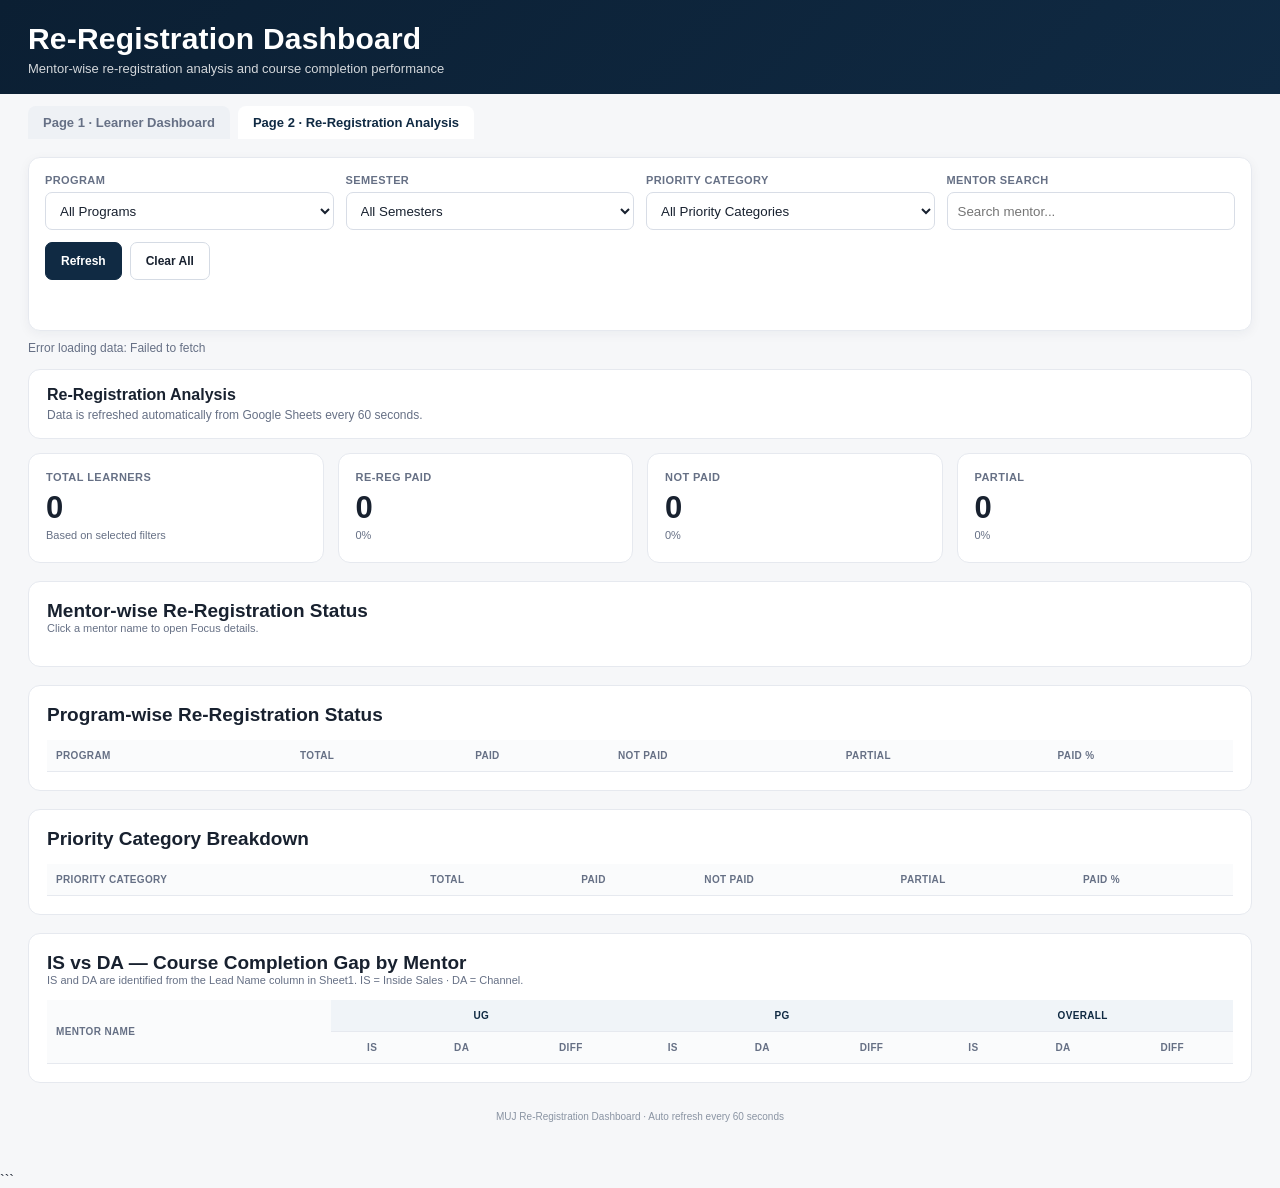
==== commit 85f47a41: "Update page2.html" ====
--- a/page2.html
+++ b/page2.html
@@ -1,4 +1,3 @@
-```html
 <!DOCTYPE html>
 <html lang="en">
 <head>
@@ -43,13 +42,14 @@
   margin:0;
   background:var(--bg);
   color:var(--ink);
-  font-family:'Source Serif Pro',Georgia,'Times New Roman',serif;
+  font-family:Arial, Helvetica, sans-serif;
+  font-size:14px;
 }
 
 button,
 select,
 input{
-  font-family:Arial,sans-serif;
+  font-family:Arial, Helvetica, sans-serif;
 }
 
 .header{
@@ -73,7 +73,6 @@
 .header p{
   margin:5px 0 0;
   opacity:.82;
-  font-family:Arial,sans-serif;
   font-size:13px;
 }
 
@@ -89,7 +88,6 @@
   text-decoration:none;
   padding:9px 15px;
   border-radius:8px 8px 0 0;
-  font-family:Arial,sans-serif;
   font-size:13px;
   font-weight:700;
   color:#667085;
@@ -128,7 +126,6 @@
 }
 
 .filter-group label{
-  font-family:Arial,sans-serif;
   font-size:11px;
   font-weight:700;
   color:var(--ink-soft);
@@ -167,7 +164,6 @@
   background:white;
   color:var(--ink);
   cursor:pointer;
-  font-family:Arial,sans-serif;
   font-size:12px;
   font-weight:700;
 }
@@ -196,15 +192,12 @@
   border:1px solid #d9e3ed;
   padding:5px 9px;
   border-radius:20px;
-  font-family:Arial,sans-serif;
   font-size:11px;
   font-weight:700;
-  cursor:pointer;
 }
 
 .status-line{
   margin:10px 0 14px;
-  font-family:Arial,sans-serif;
   font-size:12px;
   color:var(--ink-soft);
 }
@@ -223,7 +216,6 @@
 }
 
 .top-card-sub{
-  font-family:Arial,sans-serif;
   color:var(--ink-soft);
   font-size:12px;
   margin-top:4px;
@@ -245,7 +237,6 @@
 }
 
 .kpi-label{
-  font-family:Arial,sans-serif;
   font-size:11px;
   font-weight:700;
   color:var(--ink-soft);
@@ -260,7 +251,6 @@
 }
 
 .kpi-note{
-  font-family:Arial,sans-serif;
   font-size:11px;
   color:var(--ink-soft);
   margin-top:3px;
@@ -288,7 +278,6 @@
 }
 
 .section-note{
-  font-family:Arial,sans-serif;
   font-size:11px;
   color:var(--ink-soft);
 }
@@ -332,7 +321,6 @@
   justify-content:center;
   background:#edf2f7;
   color:var(--navy);
-  font-family:Arial,sans-serif;
   font-size:11px;
   font-weight:700;
   flex:0 0 25px;
@@ -361,7 +349,6 @@
 .mentor-pct{
   min-width:58px;
   text-align:right;
-  font-family:Arial,sans-serif;
   font-size:12px;
   font-weight:700;
 }
@@ -370,7 +357,6 @@
   display:flex;
   gap:14px;
   margin:7px 0 0 35px;
-  font-family:Arial,sans-serif;
   font-size:11px;
   color:var(--ink-soft);
 }
@@ -381,13 +367,17 @@
   border-left:3px solid var(--navy);
   background:#f7f9fb;
   border-radius:0 7px 7px 0;
-  font-family:Arial,sans-serif;
   font-size:12px;
+}
+
+.focus-title{
+  font-weight:700;
+  color:var(--navy);
 }
 
 .focus-grid{
   display:grid;
-  grid-template-columns:repeat(4,1fr);
+  grid-template-columns:repeat(6,1fr);
   gap:9px;
   margin-top:9px;
 }
@@ -429,7 +419,6 @@
 }
 
 th{
-  font-family:Arial,sans-serif;
   font-size:10px;
   text-transform:uppercase;
   letter-spacing:.35px;
@@ -438,7 +427,7 @@
 }
 
 td{
-  font-family:Arial,sans-serif;
+  font-size:13px;
 }
 
 .group-head{
@@ -473,7 +462,6 @@
   display:inline-block;
   padding:4px 7px;
   border-radius:5px;
-  font-family:Arial,sans-serif;
   font-size:10px;
   font-weight:700;
 }
@@ -506,13 +494,13 @@
 
 .footer{
   text-align:center;
-  font-family:Arial,sans-serif;
   font-size:10px;
   color:#8a94a3;
   padding:10px;
 }
 
-@media(max-width:1000px){
+@media(max-width:1100px){
+
   .filters{
     grid-template-columns:repeat(2,minmax(180px,1fr));
   }
@@ -520,9 +508,15 @@
   .kpis{
     grid-template-columns:repeat(2,1fr);
   }
+
+  .focus-grid{
+    grid-template-columns:repeat(3,1fr);
+  }
+
 }
 
 @media(max-width:650px){
+
   .header{
     padding:18px;
   }
@@ -552,6 +546,7 @@
   .mentor-name{
     min-width:120px;
   }
+
 }
 </style>
 </head>
@@ -572,6 +567,7 @@
 
 <main class="page">
 
+  <!-- FILTERS -->
   <section class="filters">
 
     <div class="filter-group">
@@ -605,8 +601,13 @@
     </div>
 
     <div class="filter-actions">
-      <button class="btn primary" id="refreshBtn">Refresh</button>
-      <button class="btn" id="clearBtn">Clear All</button>
+      <button class="btn primary" id="refreshBtn">
+        Refresh
+      </button>
+
+      <button class="btn" id="clearBtn">
+        Clear All
+      </button>
     </div>
 
     <div class="chips" id="chips"></div>
@@ -617,37 +618,76 @@
     Loading data...
   </div>
 
+  <!-- TOP CARD -->
   <section class="top-card">
-    <div class="top-card-title">Re-Registration Analysis</div>
+
+    <div class="top-card-title">
+      Re-Registration Analysis
+    </div>
+
     <div class="top-card-sub">
       Data is refreshed automatically from Google Sheets every 60 seconds.
     </div>
+
   </section>
 
+  <!-- KPIs -->
   <section class="kpis">
 
     <div class="kpi">
-      <div class="kpi-label">Total Learners</div>
-      <div class="kpi-value" id="kpiTotal">0</div>
-      <div class="kpi-note">Based on selected filters</div>
+      <div class="kpi-label">
+        Total Learners
+      </div>
+
+      <div class="kpi-value" id="kpiTotal">
+        0
+      </div>
+
+      <div class="kpi-note">
+        Based on selected filters
+      </div>
     </div>
 
     <div class="kpi">
-      <div class="kpi-label">Re-Reg Paid</div>
-      <div class="kpi-value" id="kpiPaid">0</div>
-      <div class="kpi-note" id="kpiPaidPct">0%</div>
+      <div class="kpi-label">
+        Re-Reg Paid
+      </div>
+
+      <div class="kpi-value" id="kpiPaid">
+        0
+      </div>
+
+      <div class="kpi-note" id="kpiPaidPct">
+        0%
+      </div>
     </div>
 
     <div class="kpi">
-      <div class="kpi-label">Not Paid</div>
-      <div class="kpi-value" id="kpiNotPaid">0</div>
-      <div class="kpi-note" id="kpiNotPaidPct">0%</div>
+      <div class="kpi-label">
+        Not Paid
+      </div>
+
+      <div class="kpi-value" id="kpiNotPaid">
+        0
+      </div>
+
+      <div class="kpi-note" id="kpiNotPaidPct">
+        0%
+      </div>
     </div>
 
     <div class="kpi">
-      <div class="kpi-label">Partial</div>
-      <div class="kpi-value" id="kpiPartial">0</div>
-      <div class="kpi-note" id="kpiPartialPct">0%</div>
+      <div class="kpi-label">
+        Partial
+      </div>
+
+      <div class="kpi-value" id="kpiPartial">
+        0
+      </div>
+
+      <div class="kpi-note" id="kpiPartialPct">
+        0%
+      </div>
     </div>
 
   </section>
@@ -656,30 +696,43 @@
   <section class="section">
 
     <div class="section-head">
+
       <div>
-        <div class="section-title">Mentor-wise Re-Registration Status</div>
+
+        <div class="section-title">
+          Mentor-wise Re-Registration Status
+        </div>
+
         <div class="section-note">
           Click a mentor name to open Focus details.
         </div>
+
       </div>
+
     </div>
 
     <div id="mentorChart" class="chart-list"></div>
 
   </section>
+
 
   <!-- PROGRAM -->
   <section class="section">
 
     <div class="section-head">
-      <div>
-        <div class="section-title">Program-wise Re-Registration Status</div>
+
+      <div class="section-title">
+        Program-wise Re-Registration Status
       </div>
+
     </div>
 
     <div class="table-wrap">
+
       <table>
+
         <thead>
+
           <tr>
             <th>Program</th>
             <th>Total</th>
@@ -688,25 +741,35 @@
             <th>Partial</th>
             <th>Paid %</th>
           </tr>
+
         </thead>
+
         <tbody id="programBody"></tbody>
+
       </table>
+
     </div>
 
   </section>
+
 
   <!-- PRIORITY -->
   <section class="section">
 
     <div class="section-head">
-      <div>
-        <div class="section-title">Priority Category Breakdown</div>
+
+      <div class="section-title">
+        Priority Category Breakdown
       </div>
+
     </div>
 
     <div class="table-wrap">
+
       <table>
+
         <thead>
+
           <tr>
             <th>Priority Category</th>
             <th>Total</th>
@@ -715,27 +778,36 @@
             <th>Partial</th>
             <th>Paid %</th>
           </tr>
+
         </thead>
+
         <tbody id="priorityBody"></tbody>
+
       </table>
+
     </div>
 
   </section>
 
-  <!-- COMPLETION -->
+
+  <!-- IS VS DA -->
   <section class="section">
 
     <div class="section-head">
+
       <div>
+
         <div class="section-title">
           IS vs DA — Course Completion Gap by Mentor
         </div>
 
         <div class="section-note">
-          IA and OEBS completion percentages are calculated from Sheet1.
-          IS = Lead Name "IS"; DA = Lead Name "DA".
+          IS and DA are identified from the Lead Name column in Sheet1.
+          IS = Inside Sales · DA = Channel.
         </div>
+
       </div>
+
     </div>
 
     <div class="table-wrap">
@@ -745,7 +817,10 @@
         <thead>
 
           <tr>
-            <th rowspan="2">Mentor Name</th>
+
+            <th rowspan="2">
+              Mentor Name
+            </th>
 
             <th colspan="3" class="group-head">
               UG
@@ -758,21 +833,46 @@
             <th colspan="3" class="group-head">
               Overall
             </th>
+
           </tr>
 
           <tr>
 
-            <th class="sub-head">IA</th>
-            <th class="sub-head">DS</th>
-            <th class="sub-head">Diff</th>
-
-            <th class="sub-head">IA</th>
-            <th class="sub-head">DS</th>
-            <th class="sub-head">Diff</th>
-
-            <th class="sub-head">IA</th>
-            <th class="sub-head">DS</th>
-            <th class="sub-head">Diff</th>
+            <th class="sub-head">
+              IS
+            </th>
+
+            <th class="sub-head">
+              DA
+            </th>
+
+            <th class="sub-head">
+              Diff
+            </th>
+
+            <th class="sub-head">
+              IS
+            </th>
+
+            <th class="sub-head">
+              DA
+            </th>
+
+            <th class="sub-head">
+              Diff
+            </th>
+
+            <th class="sub-head">
+              IS
+            </th>
+
+            <th class="sub-head">
+              DA
+            </th>
+
+            <th class="sub-head">
+              Diff
+            </th>
 
           </tr>
 
@@ -785,6 +885,7 @@
     </div>
 
   </section>
+
 
   <div class="footer">
     MUJ Re-Registration Dashboard · Auto refresh every 60 seconds
@@ -792,10 +893,11 @@
 
 </main>
 
+
 <script>
 
 /* =========================================================
-   CONFIGURATION
+   GOOGLE SHEET CONFIGURATION
 ========================================================= */
 
 const GOOGLE_SHEET_ID =
@@ -808,7 +910,7 @@
 
 
 /* =========================================================
-   GLOBAL STATE
+   GLOBAL DATA
 ========================================================= */
 
 let RAW = {
@@ -819,75 +921,82 @@
   semesters: []
 };
 
+let refreshBusy = false;
 let refreshTimer = null;
-let refreshBusy = false;
+
+
+/* =========================================================
+   FILTER STATE
+========================================================= */
 
 const state = {
-  mentor: null,
-  program: null,
-  priority: null,
-  semester: null,
-
-  _mentorName: null,
-  _programName: null,
-  _priorityName: null,
-  _semesterName: null
+
+  mentor:null,
+  program:null,
+  priority:null,
+  semester:null,
+
+  _mentorName:null,
+  _programName:null,
+  _priorityName:null,
+  _semesterName:null
+
 };
 
+
 /*
-  IMPORTANT:
-  Focus is controlled separately from the filters.
-
-  Therefore selecting a mentor through a filter will NOT
-  automatically open Focus.
-
-  Focus opens only when the mentor row/name is clicked.
+  Focus is separate from filter state.
+
+  This means:
+
+  - Selecting a mentor through the search/filter
+    does NOT automatically open Focus.
+
+  - Clicking the mentor name opens Focus.
+
+  - Clicking the same mentor again closes Focus.
 */
+
 let expandedMentor = null;
 
 
 /* =========================================================
-   BASIC HELPERS
+   TEXT HELPERS
 ========================================================= */
 
-function cleanText(v){
-
-  return String(v ?? '')
+function cleanText(value){
+
+  return String(value ?? '')
     .replace(/\u00A0/g,' ')
     .replace(/\s+/g,' ')
     .trim();
 
 }
 
-function norm(v){
-  return cleanText(v);
-}
-
-function key(v){
-  return cleanText(v).toLowerCase();
-}
-
-function canonicalName(v){
-  return cleanText(v).toLowerCase();
-}
-
-function fmt(v){
-  return Number(v || 0).toLocaleString('en-IN');
-}
-
-function pct(value){
-
-  const n = Number(value || 0);
-
-  return `${n.toFixed(1)}%`;
-
-}
-
-function shortPct(value){
-
-  const n = Number(value || 0);
-
-  return `${n.toFixed(0)}%`;
+function norm(value){
+  return cleanText(value);
+}
+
+function key(value){
+  return cleanText(value)
+    .toLowerCase();
+}
+
+function canonicalName(value){
+  return cleanText(value)
+    .toLowerCase();
+}
+
+function fmt(value){
+
+  return Number(value || 0)
+    .toLocaleString('en-IN');
+
+}
+
+function percentage(value){
+
+  return `${Number(value || 0).toFixed(1)}%`;
 
 }
 
@@ -907,14 +1016,20 @@
    SEMESTER HELPERS
 ========================================================= */
 
-function semesterKey(v){
-
-  const s = norm(v).toLowerCase();
-
-  const m = s.match(/\d+/);
-
-  if(m){
-    return String(parseInt(m[0],10));
+function semesterKey(value){
+
+  const s =
+    key(value);
+
+  const match =
+    s.match(/\d+/);
+
+  if(match){
+
+    return String(
+      parseInt(match[0],10)
+    );
+
   }
 
   return s
@@ -927,13 +1042,14 @@
 
 function sameSemester(a,b){
 
-  return semesterKey(a) === semesterKey(b);
+  return semesterKey(a) ===
+         semesterKey(b);
 
 }
 
 
 /* =========================================================
-   PROGRAM NORMALIZATION
+   PROGRAM GROUPS
 ========================================================= */
 
 const UG_PROGRAMS = [
@@ -951,9 +1067,11 @@
   'MSc Mathematics'
 ];
 
-function normalizeProgramName(v){
-
-  const s = key(v);
+
+function normalizeProgramName(value){
+
+  const s =
+    key(value);
 
   if(
     s === 'b.com' ||
@@ -989,7 +1107,6 @@
 
   if(
     s === 'ma in economics' ||
-    s === 'ma economics' ||
     s === 'ma economics'
   ){
     return 'MA in Economics';
@@ -1011,13 +1128,15 @@
     return 'MSc Mathematics';
   }
 
-  return norm(v);
-
-}
+  return norm(value);
+
+}
+
 
 function getProgramGroup(program){
 
-  const p = normalizeProgramName(program);
+  const p =
+    normalizeProgramName(program);
 
   if(UG_PROGRAMS.includes(p)){
     return 'UG';
@@ -1033,23 +1152,27 @@
 
 
 /* =========================================================
-   COLUMN FINDER
+   FIND COLUMN
 ========================================================= */
 
-function findColumn(headers, aliases){
-
-  const normalizedHeaders = headers.map(header => ({
-    original: header,
-    normalized: key(header)
-  }));
+function findColumn(headers,aliases){
+
+  const normalizedHeaders =
+    headers.map(header => ({
+      original:header,
+      normalized:key(header)
+    }));
 
   for(const alias of aliases){
 
-    const aliasKey = key(alias);
-
-    const found = normalizedHeaders.find(
-      header => header.normalized === aliasKey
-    );
+    const aliasKey =
+      key(alias);
+
+    const found =
+      normalizedHeaders.find(
+        h =>
+          h.normalized === aliasKey
+      );
 
     if(found){
       return found.original;
@@ -1071,28 +1194,40 @@
   const url =
     `https://docs.google.com/spreadsheets/d/${GOOGLE_SHEET_ID}/gviz/tq?tqx=out:csv&sheet=${encodeURIComponent(sheetName)}`;
 
-  const response = await fetch(url, {
-    cache:'no-store'
-  });
+  const response =
+    await fetch(
+      url,
+      {
+        cache:'no-store'
+      }
+    );
 
   if(!response.ok){
+
     throw new Error(
       `Unable to load ${sheetName}`
     );
-  }
-
-  const csv = await response.text();
+
+  }
+
+  const csv =
+    await response.text();
 
   const workbook =
-    XLSX.read(csv,{
-      type:'string'
-    });
-
-  const firstSheet =
-    workbook.Sheets[workbook.SheetNames[0]];
+    XLSX.read(
+      csv,
+      {
+        type:'string'
+      }
+    );
+
+  const sheet =
+    workbook.Sheets[
+      workbook.SheetNames[0]
+    ];
 
   return XLSX.utils.sheet_to_json(
-    firstSheet,
+    sheet,
     {
       defval:'',
       raw:false
@@ -1103,7 +1238,7 @@
 
 
 /* =========================================================
-   PAYMENT / RE-REG CLASSIFICATION
+   PAYMENT STATUS
 ========================================================= */
 
 function classifyPayment(status){
@@ -1117,7 +1252,7 @@
   }
 
   /*
-    Negative conditions FIRST.
+    Negative values first.
   */
 
   if(
@@ -1160,68 +1295,6 @@
 
 
 /* =========================================================
-   COMPLETION STATUS
-========================================================= */
-
-function isCompleted(value){
-
-  const s = key(value);
-
-  if(!s){
-    return false;
-  }
-
-  /*
-    Positive completion values.
-  */
-
-  if(
-    s === 'yes' ||
-    s === 'y' ||
-    s === 'done' ||
-    s === 'completed' ||
-    s === 'complete' ||
-    s === 'submitted' ||
-    s === 'attended' ||
-    s === 'passed' ||
-    s === 'pass' ||
-    s === 'true' ||
-    s === '1' ||
-    s.includes('completed') ||
-    s.includes('submitted') ||
-    s.includes('done') ||
-    s.includes('attended') ||
-    s.includes('pass')
-  ){
-    return true;
-  }
-
-  /*
-    Negative values.
-  */
-
-  if(
-    s.includes('not submitted') ||
-    s.includes('not completed') ||
-    s.includes('not done') ||
-    s.includes('pending') ||
-    s.includes('not attended') ||
-    s.includes('absent') ||
-    s.includes('fail') ||
-    s === 'no' ||
-    s === 'n' ||
-    s === 'false' ||
-    s === '0'
-  ){
-    return false;
-  }
-
-  return false;
-
-}
-
-
-/* =========================================================
    NORMALIZE SHEET1
 ========================================================= */
 
@@ -1234,169 +1307,205 @@
   const headers =
     Object.keys(rows[0]);
 
+
   const programCol =
-    findColumn(headers,[
-      'Program',
-      'Program Name',
-      'Programme'
-    ]);
+    findColumn(
+      headers,
+      [
+        'Program',
+        'Program Name',
+        'Programme'
+      ]
+    );
+
 
   const mentorCol =
-    findColumn(headers,[
-      'Mentors',
-      'Mentor',
-      'Primary Mentor',
-      'Primary Mentor Name'
-    ]);
-
-  const iaCol =
-    findColumn(headers,[
-      'IA Status',
-      'IAStatus',
-      'IA Status '
-    ]);
-
-  const oebsCol =
-    findColumn(headers,[
-      'OEBS Status',
-      'OEBSStatus',
-      'DS Status',
-      'DSStatus',
-      'DS',
-      'DS Status '
-    ]);
+    findColumn(
+      headers,
+      [
+        'Mentors',
+        'Mentor',
+        'Primary Mentor',
+        'Primary Mentor Name'
+      ]
+    );
+
 
   const reRegCol =
-    findColumn(headers,[
-      'Re reg status',
-      'Re-Reg Status',
-      'Re Reg Status',
-      'Re-registration Status',
-      'Re Registration Status'
-    ]);
+    findColumn(
+      headers,
+      [
+        'Re reg status',
+        'Re-Reg Status',
+        'Re Reg Status',
+        'Re-registration Status',
+        'Re Registration Status'
+      ]
+    );
+
 
   const priorityCol =
-    findColumn(headers,[
-      'Priority Category updated',
-      'Priority Category',
-      'Priority'
-    ]);
+    findColumn(
+      headers,
+      [
+        'Priority Category updated',
+        'Priority Category',
+        'Priority'
+      ]
+    );
+
 
   const leadNameCol =
-    findColumn(headers,[
-      'Lead Name',
-      'LeadName',
-      'Sales Type'
-    ]);
+    findColumn(
+      headers,
+      [
+        'Lead Name',
+        'LeadName',
+        'Sales Type'
+      ]
+    );
+
 
   const semesterCol =
-    findColumn(headers,[
-      'Semester',
-      'Sem',
-      'Current Semester',
-      'Term'
-    ]);
+    findColumn(
+      headers,
+      [
+        'Semester',
+        'Sem',
+        'Current Semester',
+        'Term'
+      ]
+    );
+
 
   if(!programCol){
-    throw new Error('Program column not found.');
-  }
+
+    throw new Error(
+      'Program column not found.'
+    );
+
+  }
+
 
   if(!mentorCol){
-    throw new Error('Mentors column not found.');
-  }
-
-  if(!iaCol){
-    throw new Error('IA Status column not found.');
-  }
-
-  if(!oebsCol){
+
     throw new Error(
-      'OEBS Status column not found. This field is being used as DS/course completion.'
+      'Mentors column not found.'
     );
-  }
+
+  }
+
 
   if(!reRegCol){
-    throw new Error('Re reg status column not found.');
-  }
+
+    throw new Error(
+      'Re reg status column not found.'
+    );
+
+  }
+
 
   if(!priorityCol){
+
     throw new Error(
       'Priority Category updated column not found.'
     );
-  }
+
+  }
+
+
+  if(!leadNameCol){
+
+    throw new Error(
+      'Lead Name column not found.'
+    );
+
+  }
+
 
   if(!semesterCol){
-    throw new Error('Semester column not found.');
-  }
-
-  return rows.map(r => {
-
-    const mentor =
-      norm(r[mentorCol]);
-
-    const program =
-      normalizeProgramName(r[programCol]);
-
-    const leadName =
-      leadNameCol
-        ? norm(r[leadNameCol])
-        : '';
-
-    return {
-
-      Program: program,
-
-      Mentors: mentor,
-
-      ReReg:
-        reRegCol
-          ? norm(r[reRegCol])
-          : '',
-
-      Priority:
-        priorityCol
-          ? norm(r[priorityCol])
-          : '',
-
-      Semester:
-        semesterCol
-          ? norm(r[semesterCol])
-          : '',
-
-      LeadName: leadName,
-
-      IAStatus:
-        iaCol
-          ? norm(r[iaCol])
-          : '',
-
-      OEBSStatus:
-        oebsCol
-          ? norm(r[oebsCol])
-          : '',
-
-      SalesType:
-        key(leadName) === 'is'
-          ? 'IS'
-          : key(leadName) === 'da'
-            ? 'DA'
-            : 'OTHER'
-
-    };
-
-  }).filter(r =>
-    r.Program ||
-    r.Mentors ||
-    r.ReReg ||
-    r.Priority ||
-    r.Semester
-  );
+
+    throw new Error(
+      'Semester column not found.'
+    );
+
+  }
+
+
+  return rows
+    .map(row => {
+
+      const mentor =
+        norm(row[mentorCol]);
+
+      const program =
+        normalizeProgramName(
+          row[programCol]
+        );
+
+      const leadName =
+        norm(row[leadNameCol]);
+
+
+      /*
+        IMPORTANT:
+
+        Lead Name controls IS / DA.
+
+        IS  = Inside Sales
+        DA  = Channel
+      */
+
+      let salesType =
+        'OTHER';
+
+      if(key(leadName) === 'is'){
+
+        salesType = 'IS';
+
+      }
+      else if(key(leadName) === 'da'){
+
+        salesType = 'DA';
+
+      }
+
+
+      return {
+
+        Program:program,
+
+        Mentors:mentor,
+
+        ReReg:
+          norm(row[reRegCol]),
+
+        Priority:
+          norm(row[priorityCol]),
+
+        Semester:
+          norm(row[semesterCol]),
+
+        LeadName:leadName,
+
+        SalesType:salesType
+
+      };
+
+    })
+    .filter(row =>
+      row.Program ||
+      row.Mentors ||
+      row.ReReg ||
+      row.Priority ||
+      row.Semester
+    );
 
 }
 
 
 /* =========================================================
-   BUILD RAW
+   BUILD RAW DATA
 ========================================================= */
 
 function buildRawFromSheet1(rows){
@@ -1404,40 +1513,59 @@
   const normalized =
     normalizeWorkbookRows(rows);
 
-  const mentorMap = new Map();
-
-  normalized.forEach(r => {
+
+  /*
+    Mentor deduplication.
+
+    Example:
+      "John Smith"
+      " john smith "
+      "JOHN SMITH"
+
+    become one mentor.
+  */
+
+  const mentorMap =
+    new Map();
+
+
+  normalized.forEach(row => {
 
     const mentor =
-      cleanText(r.Mentors);
+      cleanText(row.Mentors);
 
     if(!mentor){
       return;
     }
 
-    const ck =
+    const canonical =
       canonicalName(mentor);
 
-    if(!mentorMap.has(ck)){
+    if(!mentorMap.has(canonical)){
+
       mentorMap.set(
-        ck,
+        canonical,
         mentor
       );
+
     }
 
   });
+
 
   const mentors =
     [...mentorMap.values()]
-      .sort((a,b) =>
-        a.localeCompare(
-          b,
-          undefined,
-          {
-            sensitivity:'base'
-          }
-        )
+      .sort(
+        (a,b) =>
+          a.localeCompare(
+            b,
+            undefined,
+            {
+              sensitivity:'base'
+            }
+          )
       );
+
 
   const programSet =
     new Set();
@@ -1448,67 +1576,78 @@
   const semesterMap =
     new Map();
 
-  normalized.forEach(r => {
-
-    if(r.Program){
-      programSet.add(r.Program);
+
+  normalized.forEach(row => {
+
+    if(row.Program){
+      programSet.add(row.Program);
     }
 
-    if(r.Priority){
-      prioritySet.add(r.Priority);
+    if(row.Priority){
+      prioritySet.add(row.Priority);
     }
 
-    if(r.Semester){
-
-      const k =
-        semesterKey(r.Semester);
-
-      if(!semesterMap.has(k)){
+    if(row.Semester){
+
+      const semester =
+        semesterKey(row.Semester);
+
+      if(!semesterMap.has(semester)){
+
         semesterMap.set(
-          k,
-          r.Semester
+          semester,
+          row.Semester
         );
+
       }
 
     }
 
   });
+
 
   const programs =
     [...programSet]
-      .sort((a,b) =>
-        a.localeCompare(
-          b,
-          undefined,
-          {
-            sensitivity:'base'
-          }
-        )
+      .sort(
+        (a,b) =>
+          a.localeCompare(
+            b,
+            undefined,
+            {
+              sensitivity:'base'
+            }
+          )
       );
+
 
   const priorities =
     [...prioritySet]
-      .sort((a,b) =>
-        a.localeCompare(
-          b,
-          undefined,
-          {
-            numeric:true,
-            sensitivity:'base'
-          }
-        )
+      .sort(
+        (a,b) =>
+          a.localeCompare(
+            b,
+            undefined,
+            {
+              numeric:true,
+              sensitivity:'base'
+            }
+          )
       );
+
 
   const semesters =
     [...semesterMap.entries()]
-      .sort((a,b) =>
-        Number(a[0]) - Number(b[0])
+      .sort(
+        (a,b) =>
+          Number(a[0]) -
+          Number(b[0])
       )
-      .map(x => x[1]);
+      .map(item => item[1]);
+
 
   return {
 
-    rows: normalized,
+    rows:normalized,
 
     mentors,
 
@@ -1534,16 +1673,19 @@
       ? null
       : RAW.mentors[state.mentor];
 
+
   state._programName =
     state.program === null
       ? null
       : RAW.programs[state.program];
 
+
   state._priorityName =
     state.priority === null
       ? null
       : RAW.priorities[state.priority];
 
+
   state._semesterName =
     state.semester === null
       ? null
@@ -1558,42 +1700,54 @@
 
 function filteredRows(){
 
-  return RAW.rows.filter(r => {
+  return RAW.rows.filter(row => {
 
     if(
       state._mentorName &&
-      canonicalName(r.Mentors) !==
+      canonicalName(row.Mentors) !==
       canonicalName(state._mentorName)
     ){
+
       return false;
+
     }
+
 
     if(
       state._programName &&
-      normalizeProgramName(r.Program) !==
+      normalizeProgramName(row.Program) !==
       normalizeProgramName(state._programName)
     ){
+
       return false;
+
     }
+
 
     if(
       state._priorityName &&
-      key(r.Priority) !==
+      key(row.Priority) !==
       key(state._priorityName)
     ){
+
       return false;
+
     }
+
 
     if(
       state._semesterName &&
       !sameSemester(
-        r.Semester,
+        row.Semester,
         state._semesterName
       )
     ){
+
       return false;
+
     }
 
+
     return true;
 
   });
@@ -1602,7 +1756,7 @@
 
 
 /* =========================================================
-   AGGREGATION
+   AGGREGATE RE-REG
 ========================================================= */
 
 function aggregateRows(rows){
@@ -1611,26 +1765,35 @@
   let notPaid = 0;
   let partial = 0;
 
-  rows.forEach(r => {
+
+  rows.forEach(row => {
 
     const status =
-      classifyPayment(r.ReReg);
+      classifyPayment(row.ReReg);
+
 
     if(status === 'paid'){
+
       paid++;
+
     }
     else if(status === 'partial'){
+
       partial++;
+
     }
     else{
+
       notPaid++;
+
     }
 
   });
 
+
   return {
 
-    total: rows.length,
+    total:rows.length,
 
     paid,
 
@@ -1649,40 +1812,56 @@
 
 function renderChips(){
 
-  const el =
+  const element =
     document.getElementById('chips');
 
   const chips = [];
 
+
   if(state._mentorName){
+
     chips.push(
       `Mentor: ${escapeHtml(state._mentorName)}`
     );
-  }
+
+  }
+
 
   if(state._programName){
+
     chips.push(
       `Program: ${escapeHtml(state._programName)}`
     );
-  }
+
+  }
+
 
   if(state._priorityName){
+
     chips.push(
       `Priority: ${escapeHtml(state._priorityName)}`
     );
-  }
+
+  }
+
 
   if(state._semesterName){
+
     chips.push(
       `Semester: ${escapeHtml(state._semesterName)}`
     );
-  }
-
-  el.innerHTML =
+
+  }
+
+
+  element.innerHTML =
     chips.length
-      ? chips.map(x =>
-          `<span class="chip">${x}</span>`
-        ).join('')
+      ? chips
+          .map(
+            chip =>
+              `<span class="chip">${chip}</span>`
+          )
+          .join('')
       : '';
 
 }
@@ -1697,39 +1876,60 @@
   const rows =
     filteredRows();
 
-  const agg =
+  const data =
     aggregateRows(rows);
 
-  document.getElementById('kpiTotal').textContent =
-    fmt(agg.total);
-
-  document.getElementById('kpiPaid').textContent =
-    fmt(agg.paid);
-
-  document.getElementById('kpiNotPaid').textContent =
-    fmt(agg.notPaid);
-
-  document.getElementById('kpiPartial').textContent =
-    fmt(agg.partial);
-
-  document.getElementById('kpiPaidPct').textContent =
-    `${pct(
-      agg.total
-        ? agg.paid / agg.total * 100
+
+  document.getElementById(
+    'kpiTotal'
+  ).textContent =
+    fmt(data.total);
+
+
+  document.getElementById(
+    'kpiPaid'
+  ).textContent =
+    fmt(data.paid);
+
+
+  document.getElementById(
+    'kpiNotPaid'
+  ).textContent =
+    fmt(data.notPaid);
+
+
+  document.getElementById(
+    'kpiPartial'
+  ).textContent =
+    fmt(data.partial);
+
+
+  document.getElementById(
+    'kpiPaidPct'
+  ).textContent =
+    `${percentage(
+      data.total
+        ? data.paid / data.total * 100
         : 0
     )} of learners`;
 
-  document.getElementById('kpiNotPaidPct').textContent =
-    `${pct(
-      agg.total
-        ? agg.notPaid / agg.total * 100
+
+  document.getElementById(
+    'kpiNotPaidPct'
+  ).textContent =
+    `${percentage(
+      data.total
+        ? data.notPaid / data.total * 100
         : 0
     )} of learners`;
 
-  document.getElementById('kpiPartialPct').textContent =
-    `${pct(
-      agg.total
-        ? agg.partial / agg.total * 100
+
+  document.getElementById(
+    'kpiPartialPct'
+  ).textContent =
+    `${percentage(
+      data.total
+        ? data.partial / data.total * 100
         : 0
     )} of learners`;
 
@@ -1743,174 +1943,207 @@
 function renderMentorChart(){
 
   const container =
-    document.getElementById('mentorChart');
-
-  let rows =
+    document.getElementById(
+      'mentorChart'
+    );
+
+
+  const rows =
     filteredRows();
 
-  /*
-    When no mentor filter is selected,
-    show all mentors.
-
-    When a mentor filter is selected,
-    show that mentor.
-  */
 
   const mentorMap =
     new Map();
 
-  rows.forEach(r => {
+
+  rows.forEach(row => {
 
     const mentor =
-      cleanText(r.Mentors);
+      cleanText(row.Mentors);
 
     if(!mentor){
       return;
     }
 
-    const ck =
+
+    const canonical =
       canonicalName(mentor);
 
-    if(!mentorMap.has(ck)){
+
+    if(!mentorMap.has(canonical)){
 
       mentorMap.set(
-        ck,
+        canonical,
         {
-          name: mentor,
-          rows: []
+          name:mentor,
+          rows:[]
         }
       );
 
     }
 
+
     mentorMap
-      .get(ck)
+      .get(canonical)
       .rows
-      .push(r);
+      .push(row);
 
   });
+
 
   const data =
     [...mentorMap.values()]
       .map(item => {
 
-        const agg =
+        const aggregate =
           aggregateRows(item.rows);
 
+
+        const paidPct =
+          aggregate.total
+            ? aggregate.paid /
+              aggregate.total *
+              100
+            : 0;
+
+
         return {
 
-          name: item.name,
-
-          rows: item.rows,
-
-          ...agg,
-
-          paidPct:
-            agg.total
-              ? agg.paid / agg.total * 100
-              : 0
+          name:item.name,
+
+          rows:item.rows,
+
+          total:aggregate.total,
+
+          paid:aggregate.paid,
+
+          notPaid:aggregate.notPaid,
+
+          partial:aggregate.partial,
+
+          paidPct
 
         };
 
       })
-      .sort((a,b) =>
-        b.paidPct - a.paidPct ||
-        a.name.localeCompare(
-          b.name,
-          undefined,
-          {
-            sensitivity:'base'
-          }
-        )
+      .sort(
+        (a,b) =>
+          b.paidPct -
+          a.paidPct ||
+          a.name.localeCompare(
+            b.name,
+            undefined,
+            {
+              sensitivity:'base'
+            }
+          )
       );
 
+
   if(!data.length){
 
     container.innerHTML =
-      `<div class="empty">No mentor data available.</div>`;
+      `<div class="empty">
+        No mentor data available.
+      </div>`;
 
     return;
 
   }
 
+
   container.innerHTML =
-    data.map((item,index) => {
-
-      const isExpanded =
-        expandedMentor !== null &&
-        canonicalName(expandedMentor) ===
-        canonicalName(item.name);
-
-      const focus =
-        isExpanded
-          ? buildMentorFocus(item)
-          : '';
-
-      return `
-
-        <div
-          class="mentor-row ${isExpanded ? 'active' : ''}"
-          data-mentor="${escapeHtml(item.name)}"
-        >
-
-          <div class="mentor-top">
-
-            <div class="rank">
-              ${index + 1}
+    data.map(
+      (item,index) => {
+
+        const expanded =
+          expandedMentor !== null &&
+          canonicalName(
+            expandedMentor
+          ) ===
+          canonicalName(
+            item.name
+          );
+
+
+        return `
+
+          <div
+            class="mentor-row ${
+              expanded ? 'active' : ''
+            }"
+            data-mentor="${escapeHtml(
+              item.name
+            )}"
+          >
+
+            <div class="mentor-top">
+
+              <div class="rank">
+                ${index + 1}
+              </div>
+
+              <div class="mentor-name">
+                ${escapeHtml(item.name)}
+              </div>
+
+              <div class="bar-wrap">
+
+                <div
+                  class="bar"
+                  style="width:${Math.min(
+                    item.paidPct,
+                    100
+                  )}%"
+                ></div>
+
+              </div>
+
+              <div class="mentor-pct">
+                ${percentage(item.paidPct)}
+              </div>
+
             </div>
 
-            <div class="mentor-name">
-              ${escapeHtml(item.name)}
+
+            <div class="mentor-meta">
+
+              <span>
+                Total: ${fmt(item.total)}
+              </span>
+
+              <span>
+                Paid: ${fmt(item.paid)}
+              </span>
+
+              <span>
+                Not Paid: ${fmt(item.notPaid)}
+              </span>
+
+              <span>
+                Partial: ${fmt(item.partial)}
+              </span>
+
             </div>
 
-            <div class="bar-wrap">
-
-              <div
-                class="bar"
-                style="width:${Math.min(
-                  item.paidPct,
-                  100
-                )}%"
-              ></div>
-
-            </div>
-
-            <div class="mentor-pct">
-              ${pct(item.paidPct)}
-            </div>
+
+            ${
+              expanded
+                ? buildMentorFocus(item)
+                : ''
+            }
 
           </div>
 
-          <div class="mentor-meta">
-
-            <span>
-              Total: ${fmt(item.total)}
-            </span>
-
-            <span>
-              Paid: ${fmt(item.paid)}
-            </span>
-
-            <span>
-              Not Paid: ${fmt(item.notPaid)}
-            </span>
-
-            <span>
-              Partial: ${fmt(item.partial)}
-            </span>
-
-          </div>
-
-          ${focus}
-
-        </div>
-
-      `;
-
-    }).join('');
+        `;
+
+      }
+    ).join('');
+
 
   /*
-    Focus opens ONLY after clicking mentor row/name.
+    Focus is opened ONLY by clicking
+    the mentor row/name.
   */
 
   container
@@ -1924,15 +2157,20 @@
           const mentor =
             row.dataset.mentor;
 
+
           if(
             expandedMentor !== null &&
-            canonicalName(expandedMentor) ===
-            canonicalName(mentor)
+            canonicalName(
+              expandedMentor
+            ) ===
+            canonicalName(
+              mentor
+            )
           ){
 
             /*
-              Clicking same mentor again
-              closes Focus.
+              Same mentor clicked again:
+              close Focus.
             */
 
             expandedMentor = null;
@@ -1941,13 +2179,15 @@
           else{
 
             /*
-              Clicking a mentor opens Focus.
+              New mentor:
+              open Focus.
             */
 
             expandedMentor = mentor;
 
+
             /*
-              Also apply mentor filter.
+              Set mentor filter as well.
             */
 
             const index =
@@ -1957,13 +2197,19 @@
                   canonicalName(mentor)
               );
 
+
             if(index >= 0){
-              state.mentor = index;
+
+              state.mentor =
+                index;
+
             }
 
+
             syncStateNames();
 
           }
+
 
           render();
 
@@ -1984,46 +2230,35 @@
   const rows =
     item.rows;
 
-  let ugRows = [];
-  let pgRows = [];
-
-  rows.forEach(r => {
-
-    const group =
-      getProgramGroup(r.Program);
-
-    if(group === 'UG'){
-      ugRows.push(r);
-    }
-    else if(group === 'PG'){
-      pgRows.push(r);
-    }
-
-  });
-
-  const all =
-    rows;
-
-  const calculate =
-    arr => {
+
+  /*
+    Focus shows IS / DA distribution
+    for this mentor.
+  */
+
+  const calculateSales =
+    salesType => {
+
+      const salesRows =
+        rows.filter(
+          row =>
+            row.SalesType ===
+            salesType
+        );
+
 
       const total =
-        arr.length;
+        salesRows.length;
+
 
       const paid =
-        arr.filter(
-          r => classifyPayment(r.ReReg) === 'paid'
+        salesRows.filter(
+          row =>
+            classifyPayment(
+              row.ReReg
+            ) === 'paid'
         ).length;
 
-      const ia =
-        arr.filter(
-          r => isCompleted(r.IAStatus)
-        ).length;
-
-      const oebs =
-        arr.filter(
-          r => isCompleted(r.OEBSStatus)
-        ).length;
 
       return {
 
@@ -2031,88 +2266,85 @@
 
         paid,
 
-        ia,
-
-        oebs,
-
-        paidPct:
+        pct:
           total
             ? paid / total * 100
-            : 0,
-
-        iaPct:
-          total
-            ? ia / total * 100
-            : 0,
-
-        oebsPct:
-          total
-            ? oebs / total * 100
             : 0
 
       };
 
     };
 
-  const ug =
-    calculate(ugRows);
-
-  const pg =
-    calculate(pgRows);
-
-  const overall =
-    calculate(all);
+
+  const is =
+    calculateSales('IS');
+
+  const da =
+    calculateSales('DA');
+
+
+  const diff =
+    is.pct -
+    da.pct;
+
 
   return `
 
     <div class="focus">
 
-      <strong>
+      <div class="focus-title">
         Focus — ${escapeHtml(item.name)}
-      </strong>
+      </div>
 
       <div class="focus-grid">
 
         <div class="focus-item">
-          <strong>${fmt(ug.total)}</strong>
-          <span>UG Learners</span>
+          <strong>${fmt(is.total)}</strong>
+          <span>IS Learners</span>
         </div>
 
         <div class="focus-item">
-          <strong>${pct(ug.iaPct)}</strong>
-          <span>UG IA Completion</span>
+          <strong>${fmt(is.paid)}</strong>
+          <span>IS Re-Reg Paid</span>
         </div>
 
         <div class="focus-item">
-          <strong>${pct(ug.oebsPct)}</strong>
-          <span>UG DS / OEBS Completion</span>
+          <strong>${percentage(is.pct)}</strong>
+          <span>IS Completion</span>
         </div>
 
         <div class="focus-item">
-          <strong>${pct(ug.paidPct)}</strong>
-          <span>UG Re-Reg Paid</span>
+          <strong>${fmt(da.total)}</strong>
+          <span>DA Learners</span>
         </div>
 
         <div class="focus-item">
-          <strong>${fmt(pg.total)}</strong>
-          <span>PG Learners</span>
+          <strong>${fmt(da.paid)}</strong>
+          <span>DA Re-Reg Paid</span>
         </div>
 
         <div class="focus-item">
-          <strong>${pct(pg.iaPct)}</strong>
-          <span>PG IA Completion</span>
+          <strong>${percentage(da.pct)}</strong>
+          <span>DA Completion</span>
         </div>
 
-        <div class="focus-item">
-          <strong>${pct(pg.oebsPct)}</strong>
-          <span>PG DS / OEBS Completion</span>
-        </div>
-
-        <div class="focus-item">
-          <strong>${pct(overall.paidPct)}</strong>
-          <span>Overall Re-Reg Paid</span>
-        </div>
-
+      </div>
+
+      <div style="
+        margin-top:10px;
+        font-weight:700;
+        color:${
+          diff >= 0
+            ? 'var(--pos)'
+            : 'var(--neg)'
+        };
+      ">
+        IS − DA Difference:
+        ${
+          diff >= 0
+            ? '+'
+            : ''
+        }${percentage(diff)}
       </div>
 
     </div>
@@ -2129,437 +2361,550 @@
 function renderProgramTable(){
 
   const tbody =
-    document.getElementById('programBody');
+    document.getElementById(
+      'programBody'
+    );
+
 
   const rows =
     filteredRows();
 
+
   const map =
     new Map();
 
-  rows.forEach(r => {
+
+  rows.forEach(row => {
 
     const program =
-      normalizeProgramName(r.Program);
+      normalizeProgramName(
+        row.Program
+      );
+
 
     if(!program){
       return;
     }
 
+
     if(!map.has(program)){
+
       map.set(
         program,
         []
       );
+
     }
+
 
     map
       .get(program)
-      .push(r);
+      .push(row);
 
   });
+
 
   const programs =
     [...map.keys()]
-      .sort((a,b) =>
-        a.localeCompare(
-          b,
+      .sort(
+        (a,b) =>
+          a.localeCompare(
+            b,
+            undefined,
+            {
+              sensitivity:'base'
+            }
+          )
+      );
+
+
+  if(!programs.length){
+
+    tbody.innerHTML =
+      `<tr>
+        <td colspan="6" class="empty">
+          No program data available.
+        </td>
+      </tr>`;
+
+    return;
+
+  }
+
+
+  tbody.innerHTML =
+    programs
+      .map(program => {
+
+        const data =
+          aggregateRows(
+            map.get(program)
+          );
+
+
+        const paidPct =
+          data.total
+            ? data.paid /
+              data.total *
+              100
+            : 0;
+
+
+        return `
+
+          <tr>
+
+            <td>
+              <strong>
+                ${escapeHtml(program)}
+              </strong>
+            </td>
+
+            <td>
+              ${fmt(data.total)}
+            </td>
+
+            <td>
+              <span class="badge badge-green">
+                ${fmt(data.paid)}
+              </span>
+            </td>
+
+            <td>
+              <span class="badge badge-red">
+                ${fmt(data.notPaid)}
+              </span>
+            </td>
+
+            <td>
+              <span class="badge badge-gold">
+                ${fmt(data.partial)}
+              </span>
+            </td>
+
+            <td>
+              <strong>
+                ${percentage(paidPct)}
+              </strong>
+            </td>
+
+          </tr>
+
+        `;
+
+      })
+      .join('');
+
+}
+
+
+/* =========================================================
+   PRIORITY TABLE
+========================================================= */
+
+function renderPriorityTable(){
+
+  const tbody =
+    document.getElementById(
+      'priorityBody'
+    );
+
+
+  const rows =
+    filteredRows();
+
+
+  const map =
+    new Map();
+
+
+  rows.forEach(row => {
+
+    const priority =
+      row.Priority ||
+      'Not Specified';
+
+
+    if(!map.has(priority)){
+
+      map.set(
+        priority,
+        []
+      );
+
+    }
+
+
+    map
+      .get(priority)
+      .push(row);
+
+  });
+
+
+  const priorities =
+    [...map.keys()]
+      .sort(
+        (a,b) =>
+          a.localeCompare(
+            b,
+            undefined,
+            {
+              numeric:true,
+              sensitivity:'base'
+            }
+          )
+      );
+
+
+  if(!priorities.length){
+
+    tbody.innerHTML =
+      `<tr>
+        <td colspan="6" class="empty">
+          No priority data available.
+        </td>
+      </tr>`;
+
+    return;
+
+  }
+
+
+  tbody.innerHTML =
+    priorities
+      .map(priority => {
+
+        const data =
+          aggregateRows(
+            map.get(priority)
+          );
+
+
+        const paidPct =
+          data.total
+            ? data.paid /
+              data.total *
+              100
+            : 0;
+
+
+        return `
+
+          <tr>
+
+            <td>
+              <strong>
+                ${escapeHtml(priority)}
+              </strong>
+            </td>
+
+            <td>
+              ${fmt(data.total)}
+            </td>
+
+            <td>
+              <span class="badge badge-green">
+                ${fmt(data.paid)}
+              </span>
+            </td>
+
+            <td>
+              <span class="badge badge-red">
+                ${fmt(data.notPaid)}
+              </span>
+            </td>
+
+            <td>
+              <span class="badge badge-gold">
+                ${fmt(data.partial)}
+              </span>
+            </td>
+
+            <td>
+              <strong>
+                ${percentage(paidPct)}
+              </strong>
+            </td>
+
+          </tr>
+
+        `;
+
+      })
+      .join('');
+
+}
+
+
+/* =========================================================
+   IS / DA CALCULATION
+========================================================= */
+
+/*
+  THIS IS THE IMPORTANT PART.
+
+  Lead Name determines the sales type:
+
+      Lead Name = IS
+          -> IS
+
+      Lead Name = DA
+          -> DA
+
+  Course completion is represented by
+  Re-Reg Paid status.
+
+  Therefore:
+
+      IS % =
+        IS Re-Reg Paid /
+        Total IS Learners * 100
+
+      DA % =
+        DA Re-Reg Paid /
+        Total DA Learners * 100
+
+      Difference =
+        IS % - DA %
+*/
+
+
+function calculateSalesCompletion(rows){
+
+  const isRows =
+    rows.filter(
+      row =>
+        row.SalesType === 'IS'
+    );
+
+
+  const daRows =
+    rows.filter(
+      row =>
+        row.SalesType === 'DA'
+    );
+
+
+  const isPaid =
+    isRows.filter(
+      row =>
+        classifyPayment(
+          row.ReReg
+        ) === 'paid'
+    ).length;
+
+
+  const daPaid =
+    daRows.filter(
+      row =>
+        classifyPayment(
+          row.ReReg
+        ) === 'paid'
+    ).length;
+
+
+  const isPct =
+    isRows.length
+      ? isPaid /
+        isRows.length *
+        100
+      : 0;
+
+
+  const daPct =
+    daRows.length
+      ? daPaid /
+        daRows.length *
+        100
+      : 0;
+
+
+  return {
+
+    isTotal:isRows.length,
+
+    isPaid,
+
+    isPct,
+
+    daTotal:daRows.length,
+
+    daPaid,
+
+    daPct,
+
+    diff:
+      isPct - daPct
+
+  };
+
+}
+
+
+/* =========================================================
+   COMPLETION TABLE DATA
+========================================================= */
+
+function buildCompletionTableData(){
+
+  /*
+    IMPORTANT:
+
+    The mentor filter is intentionally ignored here.
+
+    This allows the table to show all mentors
+    while Program / Semester / Priority filters
+    still work.
+  */
+
+  const rows =
+    RAW.rows.filter(row => {
+
+
+      if(
+        state._programName &&
+        normalizeProgramName(
+          row.Program
+        ) !==
+        normalizeProgramName(
+          state._programName
+        )
+      ){
+
+        return false;
+
+      }
+
+
+      if(
+        state._priorityName &&
+        key(row.Priority) !==
+        key(state._priorityName)
+      ){
+
+        return false;
+
+      }
+
+
+      if(
+        state._semesterName &&
+        !sameSemester(
+          row.Semester,
+          state._semesterName
+        )
+      ){
+
+        return false;
+
+      }
+
+
+      return true;
+
+    });
+
+
+  const mentorMap =
+    new Map();
+
+
+  rows.forEach(row => {
+
+    const mentor =
+      cleanText(row.Mentors);
+
+
+    if(!mentor){
+      return;
+    }
+
+
+    const canonical =
+      canonicalName(mentor);
+
+
+    if(!mentorMap.has(canonical)){
+
+      mentorMap.set(
+        canonical,
+        {
+          mentor,
+          rows:[]
+        }
+      );
+
+    }
+
+
+    mentorMap
+      .get(canonical)
+      .rows
+      .push(row);
+
+  });
+
+
+  return [...mentorMap.values()]
+    .map(item => {
+
+      const ugRows =
+        item.rows.filter(
+          row =>
+            getProgramGroup(
+              row.Program
+            ) === 'UG'
+        );
+
+
+      const pgRows =
+        item.rows.filter(
+          row =>
+            getProgramGroup(
+              row.Program
+            ) === 'PG'
+        );
+
+
+      const overallRows =
+        [
+          ...ugRows,
+          ...pgRows
+        ];
+
+
+      return {
+
+        mentor:item.mentor,
+
+        ug:
+          calculateSalesCompletion(
+            ugRows
+          ),
+
+        pg:
+          calculateSalesCompletion(
+            pgRows
+          ),
+
+        overall:
+          calculateSalesCompletion(
+            overallRows
+          )
+
+      };
+
+    })
+    .sort(
+      (a,b) =>
+        a.mentor.localeCompare(
+          b.mentor,
           undefined,
           {
             sensitivity:'base'
           }
         )
-      );
-
-  if(!programs.length){
-
-    tbody.innerHTML =
-      `<tr><td colspan="6" class="empty">
-        No program data available.
-      </td></tr>`;
-
-    return;
-
-  }
-
-  tbody.innerHTML =
-    programs.map(program => {
-
-      const agg =
-        aggregateRows(
-          map.get(program)
-        );
-
-      const paidPct =
-        agg.total
-          ? agg.paid / agg.total * 100
-          : 0;
-
-      return `
-
-        <tr>
-
-          <td>
-            <strong>
-              ${escapeHtml(program)}
-            </strong>
-          </td>
-
-          <td>${fmt(agg.total)}</td>
-
-          <td>
-            <span class="badge badge-green">
-              ${fmt(agg.paid)}
-            </span>
-          </td>
-
-          <td>
-            <span class="badge badge-red">
-              ${fmt(agg.notPaid)}
-            </span>
-          </td>
-
-          <td>
-            <span class="badge badge-gold">
-              ${fmt(agg.partial)}
-            </span>
-          </td>
-
-          <td>
-            <strong>
-              ${pct(paidPct)}
-            </strong>
-          </td>
-
-        </tr>
-
-      `;
-
-    }).join('');
-
-}
-
-
-/* =========================================================
-   PRIORITY TABLE
-========================================================= */
-
-function renderPriorityTable(){
-
-  const tbody =
-    document.getElementById('priorityBody');
-
-  const rows =
-    filteredRows();
-
-  const map =
-    new Map();
-
-  rows.forEach(r => {
-
-    const priority =
-      r.Priority || 'Not Specified';
-
-    if(!map.has(priority)){
-      map.set(
-        priority,
-        []
-      );
-    }
-
-    map
-      .get(priority)
-      .push(r);
-
-  });
-
-  const priorities =
-    [...map.keys()]
-      .sort((a,b) =>
-        a.localeCompare(
-          b,
-          undefined,
-          {
-            numeric:true,
-            sensitivity:'base'
-          }
-        )
-      );
-
-  if(!priorities.length){
-
-    tbody.innerHTML =
-      `<tr><td colspan="6" class="empty">
-        No priority data available.
-      </td></tr>`;
-
-    return;
-
-  }
-
-  tbody.innerHTML =
-    priorities.map(priority => {
-
-      const agg =
-        aggregateRows(
-          map.get(priority)
-        );
-
-      const paidPct =
-        agg.total
-          ? agg.paid / agg.total * 100
-          : 0;
-
-      return `
-
-        <tr>
-
-          <td>
-            <strong>
-              ${escapeHtml(priority)}
-            </strong>
-          </td>
-
-          <td>${fmt(agg.total)}</td>
-
-          <td>
-            <span class="badge badge-green">
-              ${fmt(agg.paid)}
-            </span>
-          </td>
-
-          <td>
-            <span class="badge badge-red">
-              ${fmt(agg.notPaid)}
-            </span>
-          </td>
-
-          <td>
-            <span class="badge badge-gold">
-              ${fmt(agg.partial)}
-            </span>
-          </td>
-
-          <td>
-            <strong>
-              ${pct(paidPct)}
-            </strong>
-          </td>
-
-        </tr>
-
-      `;
-
-    }).join('');
-
-}
-
-
-/* =========================================================
-   COMPLETION CALCULATION
-========================================================= */
-
-/*
-  IMPORTANT:
-
-  Your actual Sheet1 headers are:
-
-  IA Status
-  OEBS Status
-
-  There is no separate "DS" column.
-
-  Therefore:
-
-  IA = IA Status
-  DS = OEBS Status
-
-  If "DS" in your business terminology means something
-  different from OEBS, only this mapping needs to change.
-*/
-
-
-function calculateCompletion(rows){
-
-  const total =
-    rows.length;
-
-  if(!total){
-
-    return {
-      total:0,
-      ia:0,
-      ds:0,
-      iaPct:0,
-      dsPct:0,
-      diff:0
-    };
-
-  }
-
-  const ia =
-    rows.filter(
-      r => isCompleted(r.IAStatus)
-    ).length;
-
-  const ds =
-    rows.filter(
-      r => isCompleted(r.OEBSStatus)
-    ).length;
-
-  const iaPct =
-    ia / total * 100;
-
-  const dsPct =
-    ds / total * 100;
-
-  return {
-
-    total,
-
-    ia,
-
-    ds,
-
-    iaPct,
-
-    dsPct,
-
-    diff:
-      iaPct - dsPct
-
-  };
-
-}
-
-
-/* =========================================================
-   COMPLETION TABLE
-========================================================= */
-
-function buildCompletionTableData(){
-
-  /*
-    IMPORTANT:
-
-    We use the currently selected filters,
-    but NOT the mentor filter.
-
-    The purpose of this table is to compare
-    every mentor under the selected Program,
-    Semester and Priority filters.
-
-    Therefore mentor filter is deliberately ignored.
-  */
-
-  const rows =
-    RAW.rows.filter(r => {
-
-      if(
-        state._programName &&
-        normalizeProgramName(r.Program) !==
-        normalizeProgramName(state._programName)
-      ){
-        return false;
-      }
-
-      if(
-        state._priorityName &&
-        key(r.Priority) !==
-        key(state._priorityName)
-      ){
-        return false;
-      }
-
-      if(
-        state._semesterName &&
-        !sameSemester(
-          r.Semester,
-          state._semesterName
-        )
-      ){
-        return false;
-      }
-
-      return true;
-
-    });
-
-  const mentorMap =
-    new Map();
-
-  rows.forEach(r => {
-
-    const mentor =
-      cleanText(r.Mentors);
-
-    if(!mentor){
-      return;
-    }
-
-    const ck =
-      canonicalName(mentor);
-
-    if(!mentorMap.has(ck)){
-
-      mentorMap.set(
-        ck,
-        {
-          mentor,
-          rows:[]
-        }
-      );
-
-    }
-
-    mentorMap
-      .get(ck)
-      .rows
-      .push(r);
-
-  });
-
-  return [...mentorMap.values()]
-    .map(item => {
-
-      const ugRows =
-        item.rows.filter(
-          r => getProgramGroup(r.Program) === 'UG'
-        );
-
-      const pgRows =
-        item.rows.filter(
-          r => getProgramGroup(r.Program) === 'PG'
-        );
-
-      const overallRows =
-        [...ugRows,...pgRows];
-
-      return {
-
-        mentor:
-          item.mentor,
-
-        ug:
-          calculateCompletion(ugRows),
-
-        pg:
-          calculateCompletion(pgRows),
-
-        overall:
-          calculateCompletion(overallRows)
-
-      };
-
-    })
-    .sort((a,b) =>
-      a.mentor.localeCompare(
-        b.mentor,
-        undefined,
-        {
-          sensitivity:'base'
-        }
-      )
     );
 
 }
@@ -2572,23 +2917,28 @@
 function renderCompletionTable(){
 
   const tbody =
-    document.getElementById('completionBody');
+    document.getElementById(
+      'completionBody'
+    );
+
 
   const data =
     buildCompletionTableData();
+
 
   if(!data.length){
 
     tbody.innerHTML =
       `<tr>
         <td colspan="10" class="empty">
-          No IS / DA course completion data available for the selected filters.
+          No IS / DA data available for the selected filters.
         </td>
       </tr>`;
 
     return;
 
   }
+
 
   function diffClass(diff){
 
@@ -2604,121 +2954,153 @@
 
   }
 
+
   function diffText(diff){
 
     if(diff > 0){
+
       return `+${diff.toFixed(1)}%`;
+
     }
 
     return `${diff.toFixed(1)}%`;
 
   }
 
+
   tbody.innerHTML =
-    data.map(item => {
-
-      return `
-
-        <tr>
-
-          <td>
-            <strong>
-              ${escapeHtml(item.mentor)}
-            </strong>
-          </td>
-
-          <!-- UG -->
-
-          <td>
-            ${pct(item.ug.iaPct)}
-          </td>
-
-          <td>
-            ${pct(item.ug.dsPct)}
-          </td>
-
-          <td class="${diffClass(item.ug.diff)}">
-            ${diffText(item.ug.diff)}
-          </td>
-
-          <!-- PG -->
-
-          <td>
-            ${pct(item.pg.iaPct)}
-          </td>
-
-          <td>
-            ${pct(item.pg.dsPct)}
-          </td>
-
-          <td class="${diffClass(item.pg.diff)}">
-            ${diffText(item.pg.diff)}
-          </td>
-
-          <!-- OVERALL -->
-
-          <td>
-            ${pct(item.overall.iaPct)}
-          </td>
-
-          <td>
-            ${pct(item.overall.dsPct)}
-          </td>
-
-          <td class="${diffClass(item.overall.diff)}">
-            ${diffText(item.overall.diff)}
-          </td>
-
-        </tr>
-
-      `;
-
-    }).join('');
+    data
+      .map(item => {
+
+        return `
+
+          <tr>
+
+            <td>
+              <strong>
+                ${escapeHtml(item.mentor)}
+              </strong>
+            </td>
+
+
+            <!-- UG -->
+
+            <td>
+              ${percentage(item.ug.isPct)}
+            </td>
+
+            <td>
+              ${percentage(item.ug.daPct)}
+            </td>
+
+            <td class="${diffClass(item.ug.diff)}">
+              ${diffText(item.ug.diff)}
+            </td>
+
+
+            <!-- PG -->
+
+            <td>
+              ${percentage(item.pg.isPct)}
+            </td>
+
+            <td>
+              ${percentage(item.pg.daPct)}
+            </td>
+
+            <td class="${diffClass(item.pg.diff)}">
+              ${diffText(item.pg.diff)}
+            </td>
+
+
+            <!-- OVERALL -->
+
+            <td>
+              ${percentage(item.overall.isPct)}
+            </td>
+
+            <td>
+              ${percentage(item.overall.daPct)}
+            </td>
+
+            <td class="${diffClass(item.overall.diff)}">
+              ${diffText(item.overall.diff)}
+            </td>
+
+          </tr>
+
+        `;
+
+      })
+      .join('');
 
 }
 
 
 /* =========================================================
-   FILTER POPULATION
+   POPULATE FILTERS
 ========================================================= */
 
 function populateFilters(){
 
   const programSelect =
-    document.getElementById('programFilter');
+    document.getElementById(
+      'programFilter'
+    );
+
 
   const semesterSelect =
-    document.getElementById('semesterFilter');
+    document.getElementById(
+      'semesterFilter'
+    );
+
 
   const prioritySelect =
-    document.getElementById('priorityFilter');
+    document.getElementById(
+      'priorityFilter'
+    );
+
 
   programSelect.innerHTML =
-    `<option value="">All Programs</option>` +
-    RAW.programs.map(
-      (program,index) =>
-        `<option value="${index}">
-          ${escapeHtml(program)}
-        </option>`
-    ).join('');
+    `<option value="">
+      All Programs
+    </option>` +
+    RAW.programs
+      .map(
+        (program,index) =>
+          `<option value="${index}">
+            ${escapeHtml(program)}
+          </option>`
+      )
+      .join('');
+
 
   semesterSelect.innerHTML =
-    `<option value="">All Semesters</option>` +
-    RAW.semesters.map(
-      (semester,index) =>
-        `<option value="${index}">
-          ${escapeHtml(semester)}
-        </option>`
-    ).join('');
+    `<option value="">
+      All Semesters
+    </option>` +
+    RAW.semesters
+      .map(
+        (semester,index) =>
+          `<option value="${index}">
+            ${escapeHtml(semester)}
+          </option>`
+      )
+      .join('');
+
 
   prioritySelect.innerHTML =
-    `<option value="">All Priority Categories</option>` +
-    RAW.priorities.map(
-      (priority,index) =>
-        `<option value="${index}">
-          ${escapeHtml(priority)}
-        </option>`
-    ).join('');
+    `<option value="">
+      All Priority Categories
+    </option>` +
+    RAW.priorities
+      .map(
+        (priority,index) =>
+          `<option value="${index}">
+            ${escapeHtml(priority)}
+          </option>`
+      )
+      .join('');
 
 }
 
@@ -2736,15 +3118,18 @@
       const value =
         event.target.value;
 
+
       state.program =
         value === ''
           ? null
           : Number(value);
 
+
       syncStateNames();
 
+
       /*
-        Program filter should not open Focus.
+        Program filter does not open Focus.
       */
 
       render();
@@ -2762,10 +3147,12 @@
       const value =
         event.target.value;
 
+
       state.semester =
         value === ''
           ? null
           : Number(value);
+
 
       syncStateNames();
 
@@ -2784,10 +3171,12 @@
       const value =
         event.target.value;
 
+
       state.priority =
         value === ''
           ? null
           : Number(value);
+
 
       syncStateNames();
 
@@ -2806,30 +3195,31 @@
       const search =
         key(event.target.value);
 
+
       if(!search){
 
         state.mentor = null;
         state._mentorName = null;
 
-        /*
-          Search cleared does not open Focus.
-        */
-
         render();
 
         return;
 
       }
+
 
       const found =
         RAW.mentors.findIndex(
           mentor =>
-            key(mentor).includes(search)
+            key(mentor)
+              .includes(search)
         );
 
+
       if(found >= 0){
 
-        state.mentor = found;
+        state.mentor =
+          found;
 
         state._mentorName =
           RAW.mentors[found];
@@ -2842,8 +3232,9 @@
 
       }
 
+
       /*
-        Search does NOT open Focus.
+        Searching a mentor does not open Focus.
       */
 
       render();
@@ -2851,6 +3242,10 @@
     }
   );
 
+
+/* =========================================================
+   CLEAR FILTERS
+========================================================= */
 
 document
   .getElementById('clearBtn')
@@ -2868,29 +3263,39 @@
       state._priorityName = null;
       state._semesterName = null;
 
+
       expandedMentor = null;
+
 
       document.getElementById(
         'mentorSearch'
       ).value = '';
 
+
       document.getElementById(
         'programFilter'
       ).value = '';
 
+
       document.getElementById(
         'priorityFilter'
       ).value = '';
 
+
       document.getElementById(
         'semesterFilter'
       ).value = '';
 
+
       render();
 
     }
   );
 
+
+/* =========================================================
+   REFRESH BUTTON
+========================================================= */
 
 document
   .getElementById('refreshBtn')
@@ -2928,7 +3333,7 @@
 
 
 /* =========================================================
-   LOAD DATA
+   LOAD GOOGLE SHEETS
 ========================================================= */
 
 async function loadFromGoogleSheet(){
@@ -2937,25 +3342,34 @@
     return;
   }
 
+
   refreshBusy = true;
 
-  setStatus('Loading data from Google Sheets...');
+
+  setStatus(
+    'Loading data from Google Sheets...'
+  );
+
 
   try{
+
+    /*
+      Sheet1 is the actual source
+      for the IS / DA calculation.
+    */
 
     const sheet1 =
       await fetchGoogleSheetRows(
         GOOGLE_SHEET1_NAME
       );
 
+
     /*
-      Sheet2 is intentionally fetched as well so
-      the dashboard remains compatible with the
-      existing two-sheet setup.
-
-      The completion table itself is now derived
-      from Sheet1 because the actual headers supplied
-      by the user are present there.
+      Load Sheet2 as well so the existing
+      two-sheet setup remains compatible.
+
+      Sheet2 is not required for the
+      IS / DA calculation.
     */
 
     try{
@@ -2966,11 +3380,6 @@
 
     }
     catch(sheet2Error){
-
-      /*
-        Sheet2 is not required for the current
-        completion calculation.
-      */
 
       console.warn(
         'Sheet2 could not be loaded:',
@@ -2979,23 +3388,29 @@
 
     }
 
+
     RAW =
-      buildRawFromSheet1(sheet1);
+      buildRawFromSheet1(
+        sheet1
+      );
+
 
     populateFilters();
 
+
     /*
-      Restore filter selections where possible.
+      Restore existing filter values.
     */
 
     if(state._programName){
 
       const index =
         RAW.programs.findIndex(
-          p =>
-            key(p) ===
+          program =>
+            key(program) ===
             key(state._programName)
         );
+
 
       state.program =
         index >= 0
@@ -3004,14 +3419,16 @@
 
     }
 
+
     if(state._priorityName){
 
       const index =
         RAW.priorities.findIndex(
-          p =>
-            key(p) ===
+          priority =>
+            key(priority) ===
             key(state._priorityName)
         );
+
 
       state.priority =
         index >= 0
@@ -3020,16 +3437,18 @@
 
     }
 
+
     if(state._semesterName){
 
       const index =
         RAW.semesters.findIndex(
-          s =>
+          semester =>
             sameSemester(
-              s,
+              semester,
               state._semesterName
             )
         );
+
 
       state.semester =
         index >= 0
@@ -3038,14 +3457,16 @@
 
     }
 
+
     if(state._mentorName){
 
       const index =
         RAW.mentors.findIndex(
-          m =>
-            canonicalName(m) ===
+          mentor =>
+            canonicalName(mentor) ===
             canonicalName(state._mentorName)
         );
+
 
       state.mentor =
         index >= 0
@@ -3054,11 +3475,9 @@
 
     }
 
+
     syncStateNames();
 
-    /*
-      Update filter UI.
-    */
 
     document.getElementById(
       'programFilter'
@@ -3067,6 +3486,7 @@
         ? ''
         : String(state.program);
 
+
     document.getElementById(
       'priorityFilter'
     ).value =
@@ -3074,6 +3494,7 @@
         ? ''
         : String(state.priority);
 
+
     document.getElementById(
       'semesterFilter'
     ).value =
@@ -3081,6 +3502,7 @@
         ? ''
         : String(state.semester);
 
+
     /*
       Do not automatically open Focus
       after refresh.
@@ -3088,7 +3510,9 @@
 
     expandedMentor = null;
 
+
     render();
+
 
     setStatus(
       `Loaded ${fmt(RAW.rows.length)} learners · Last refreshed ${new Date().toLocaleTimeString('en-IN')}`
@@ -3132,6 +3556,7 @@
 ========================================================= */
 
 loadFromGoogleSheet();
+
 
 refreshTimer =
   setInterval(
